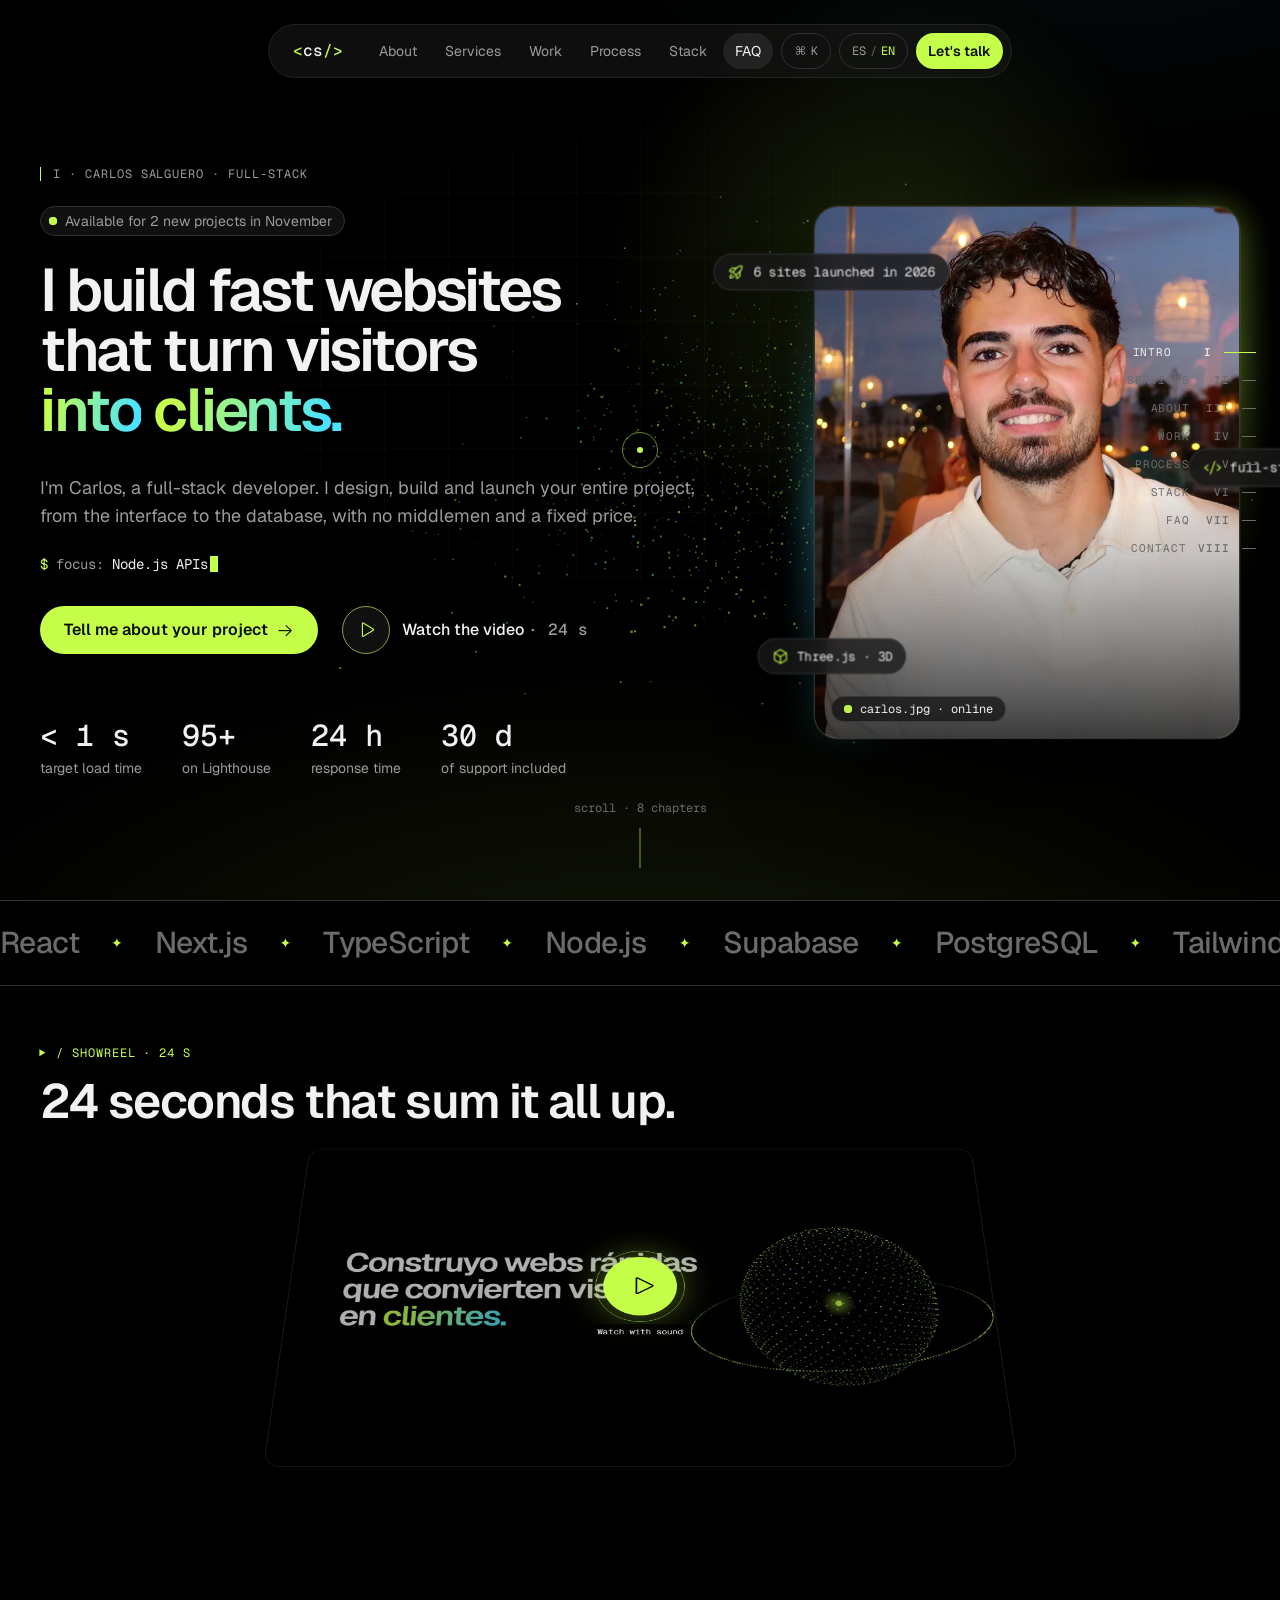
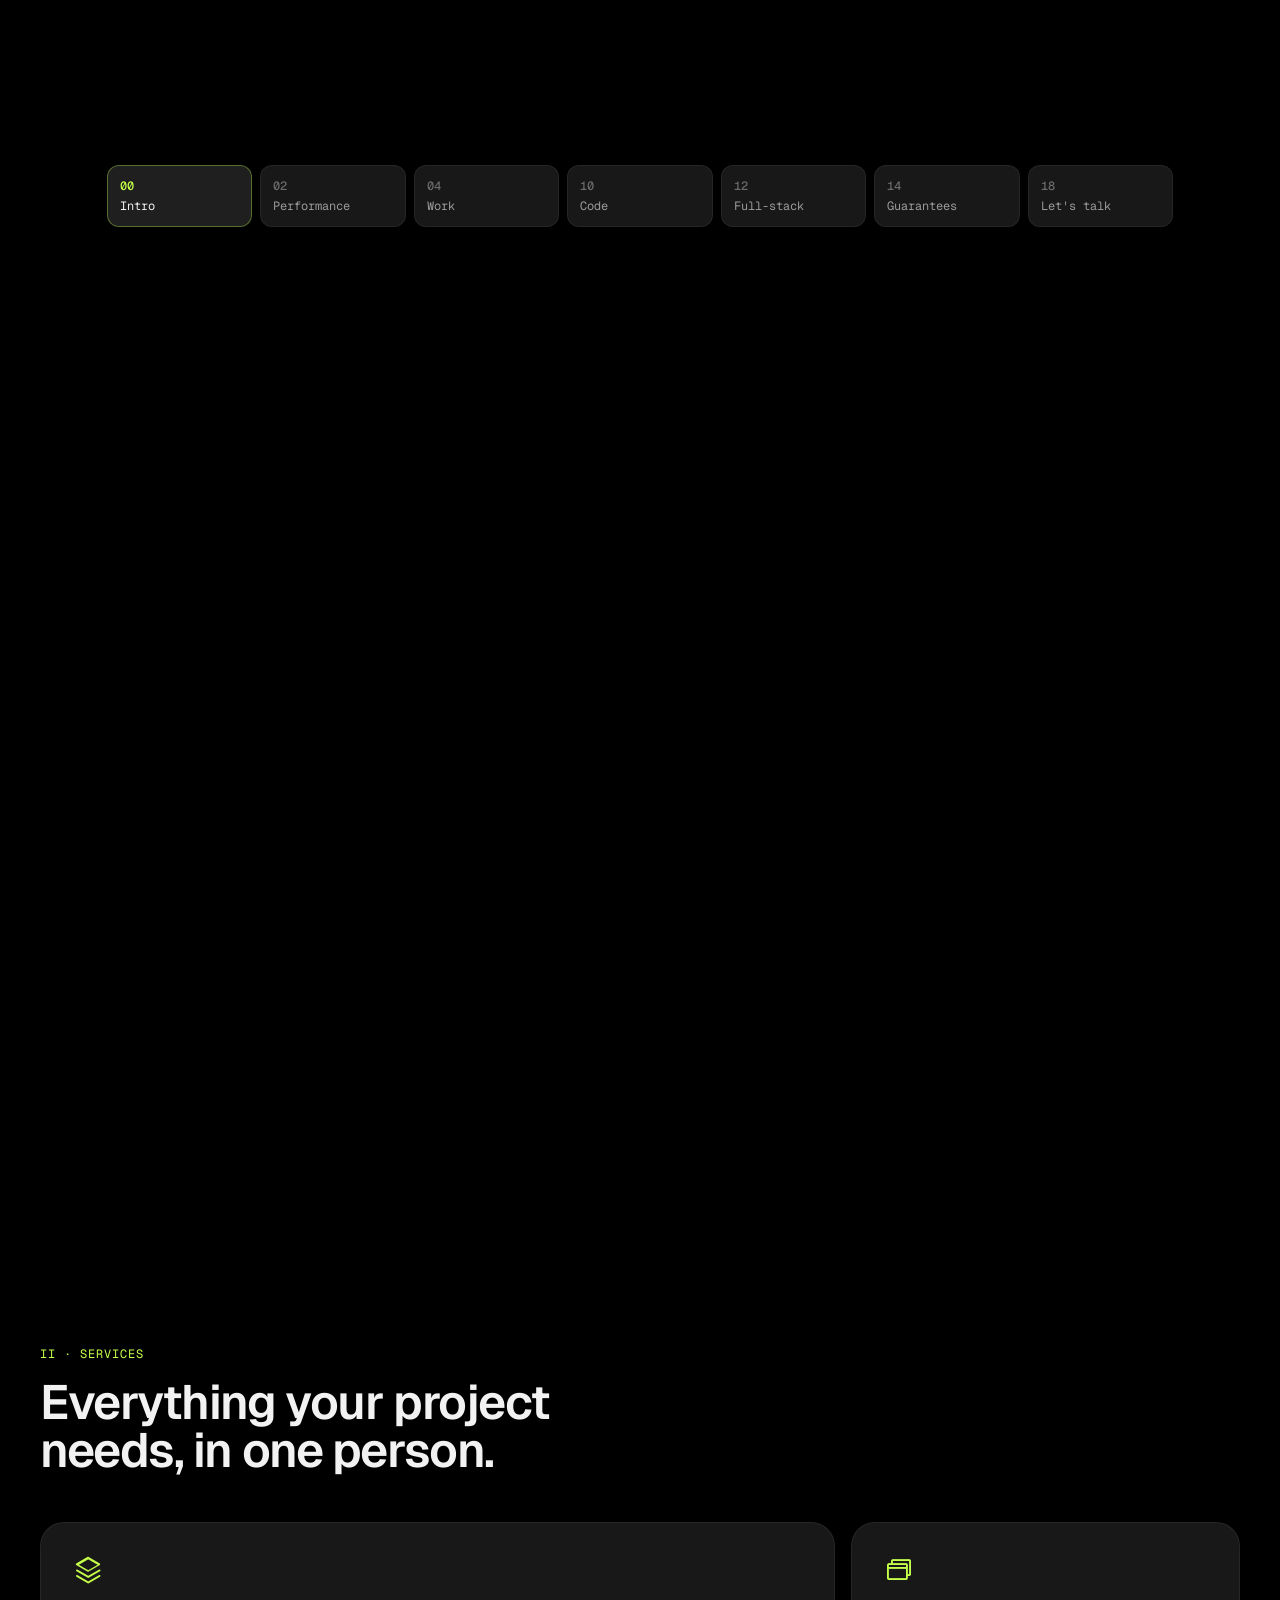
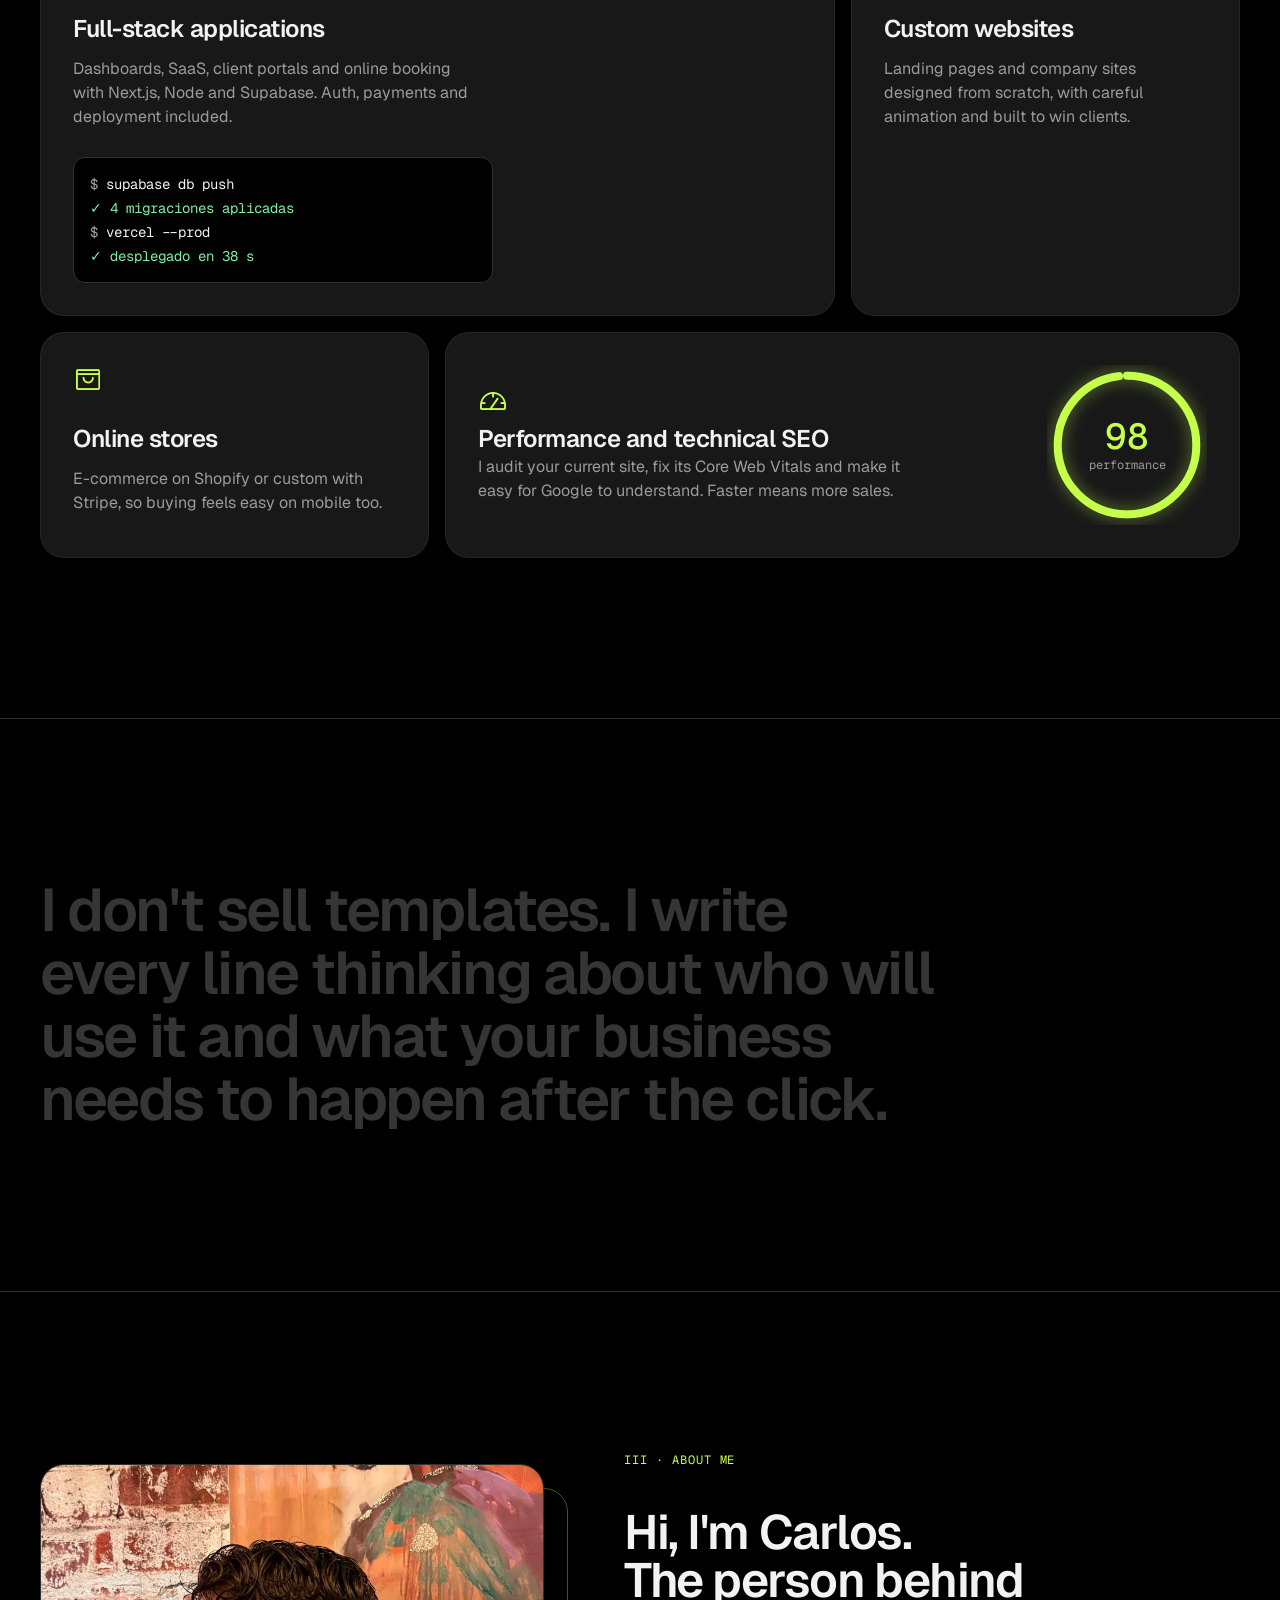
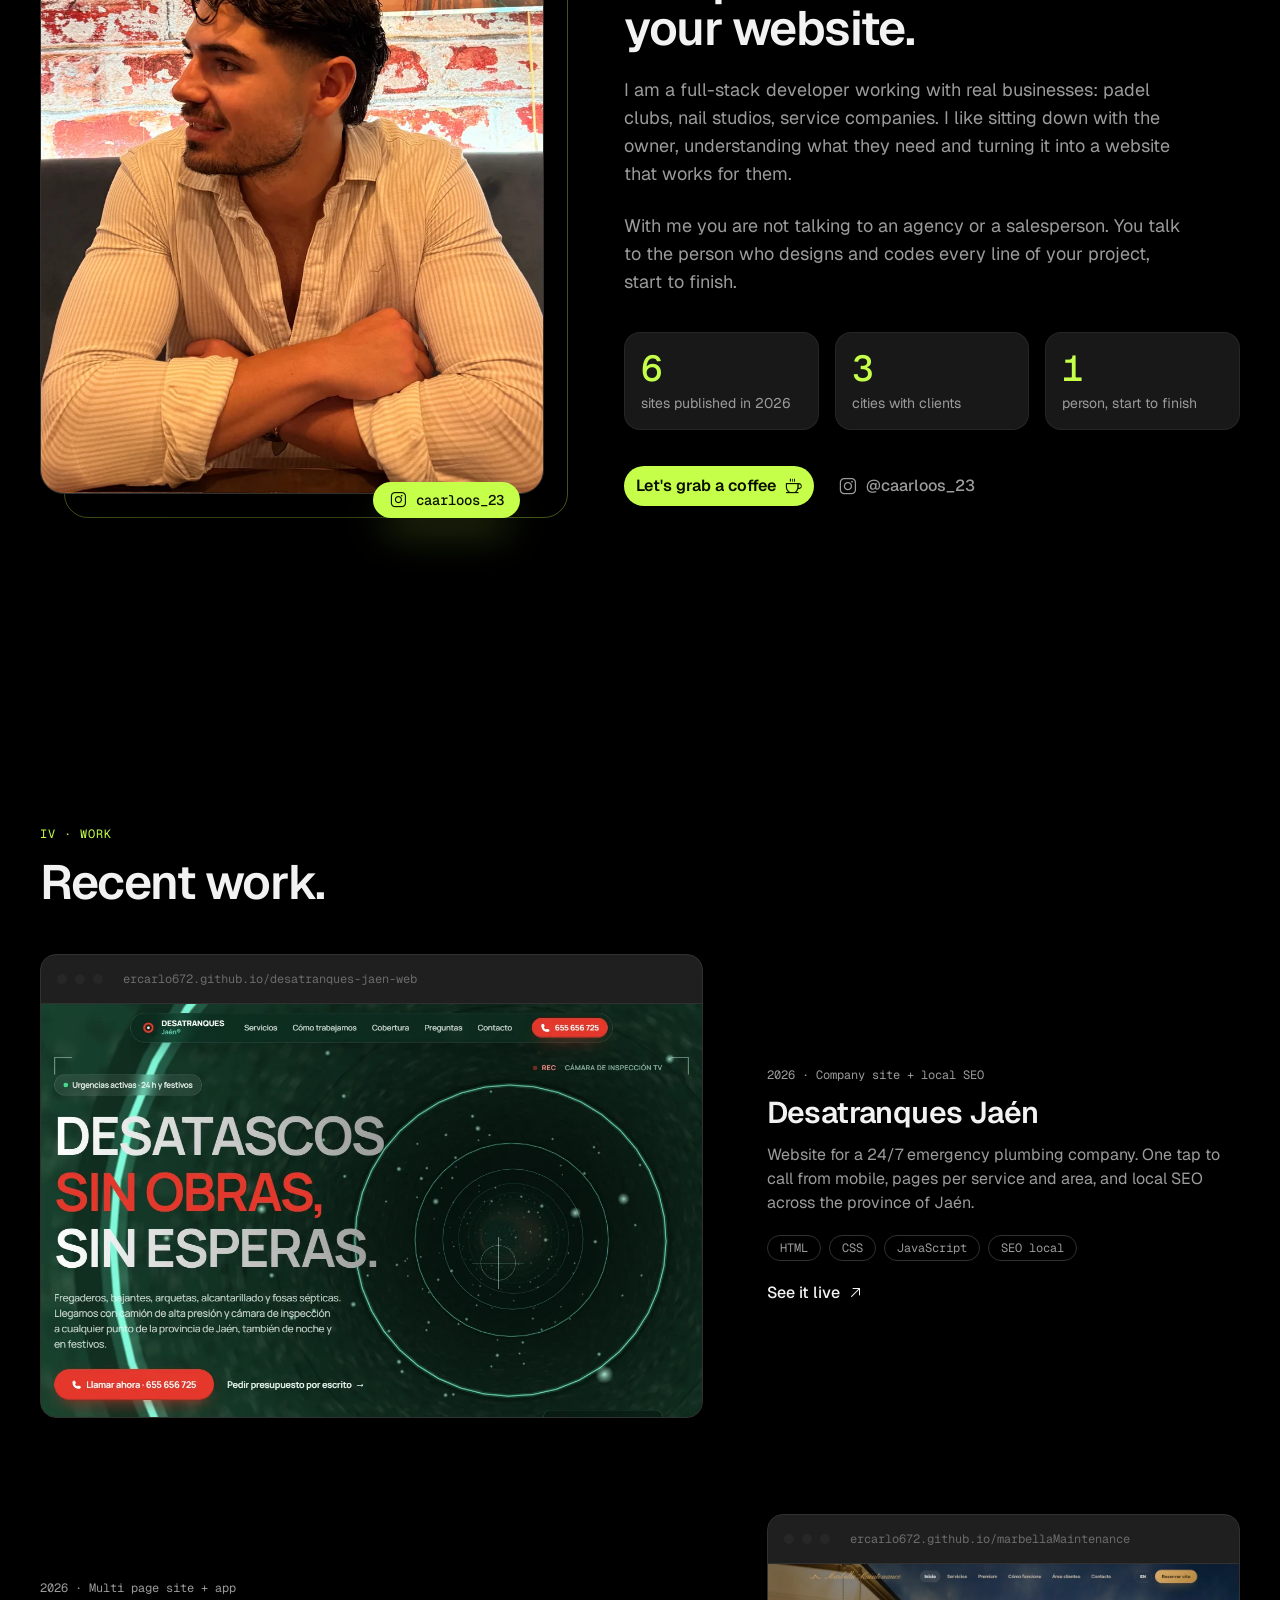
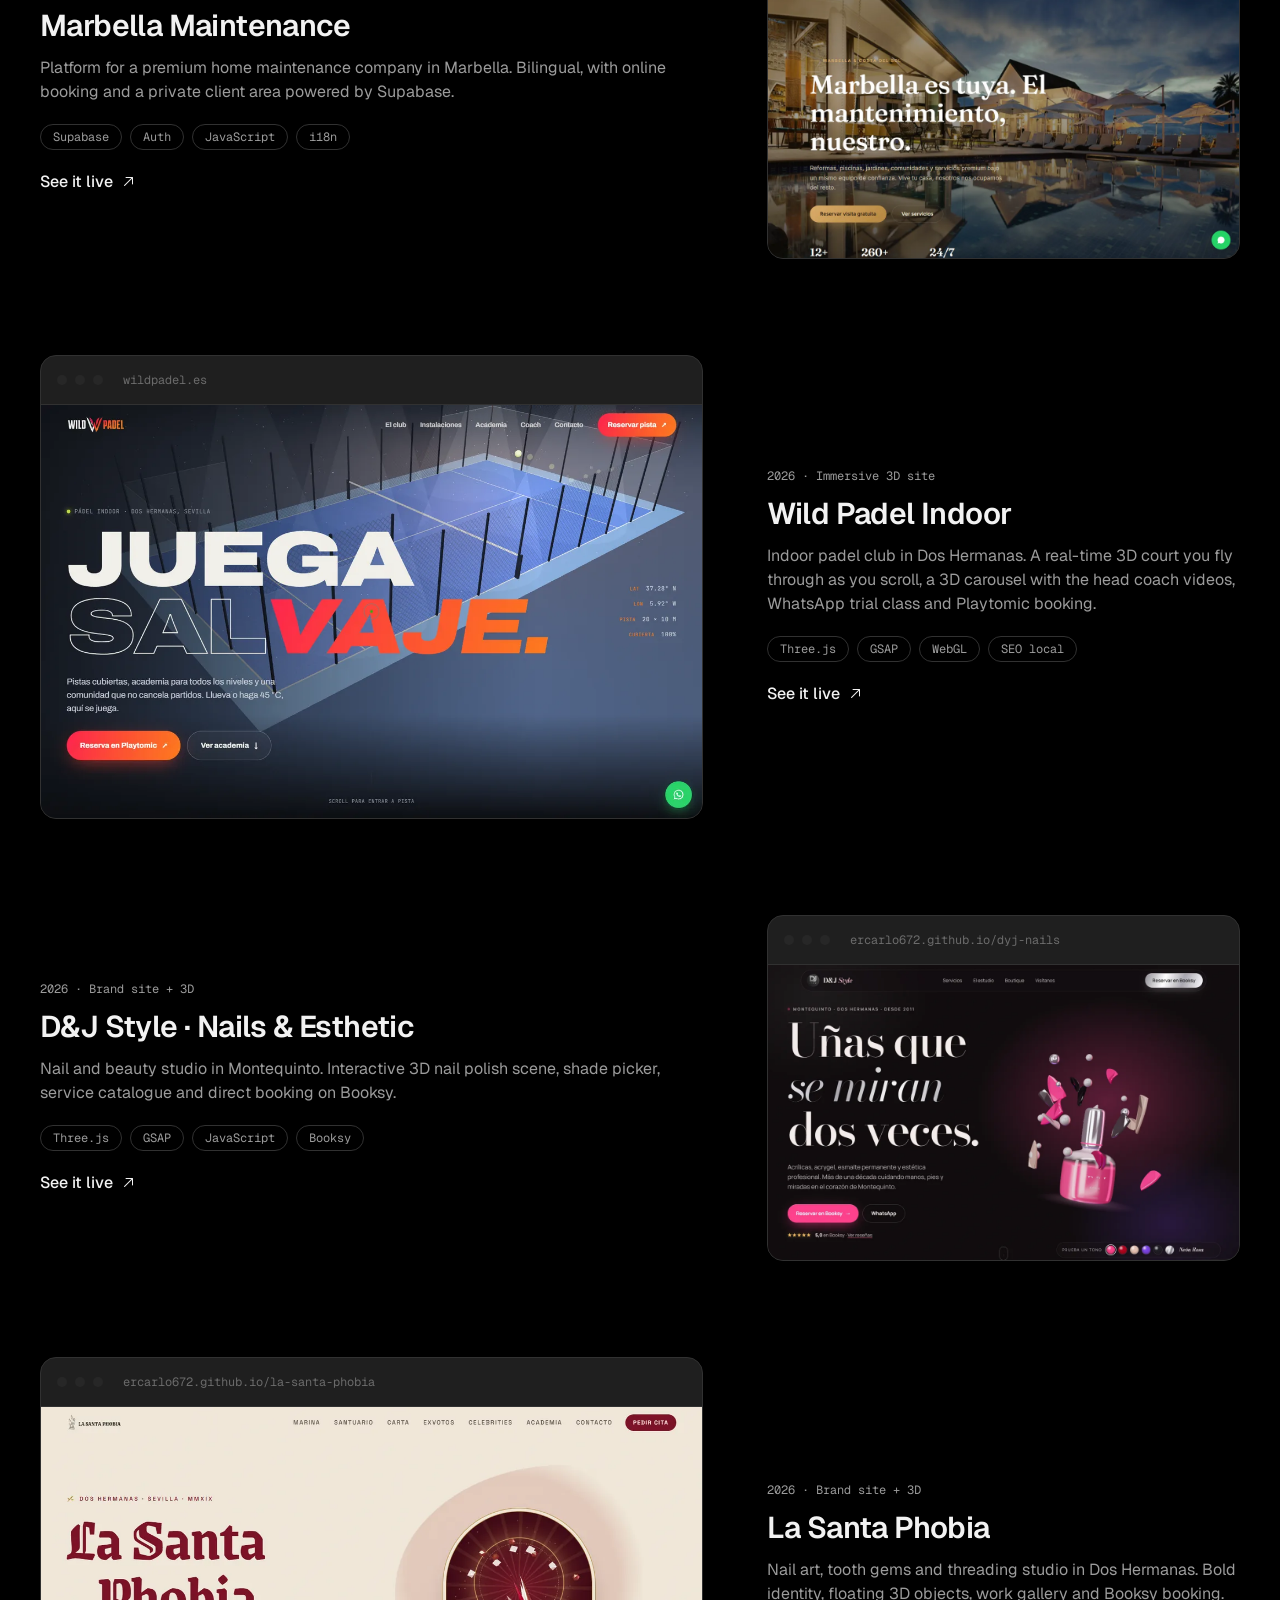
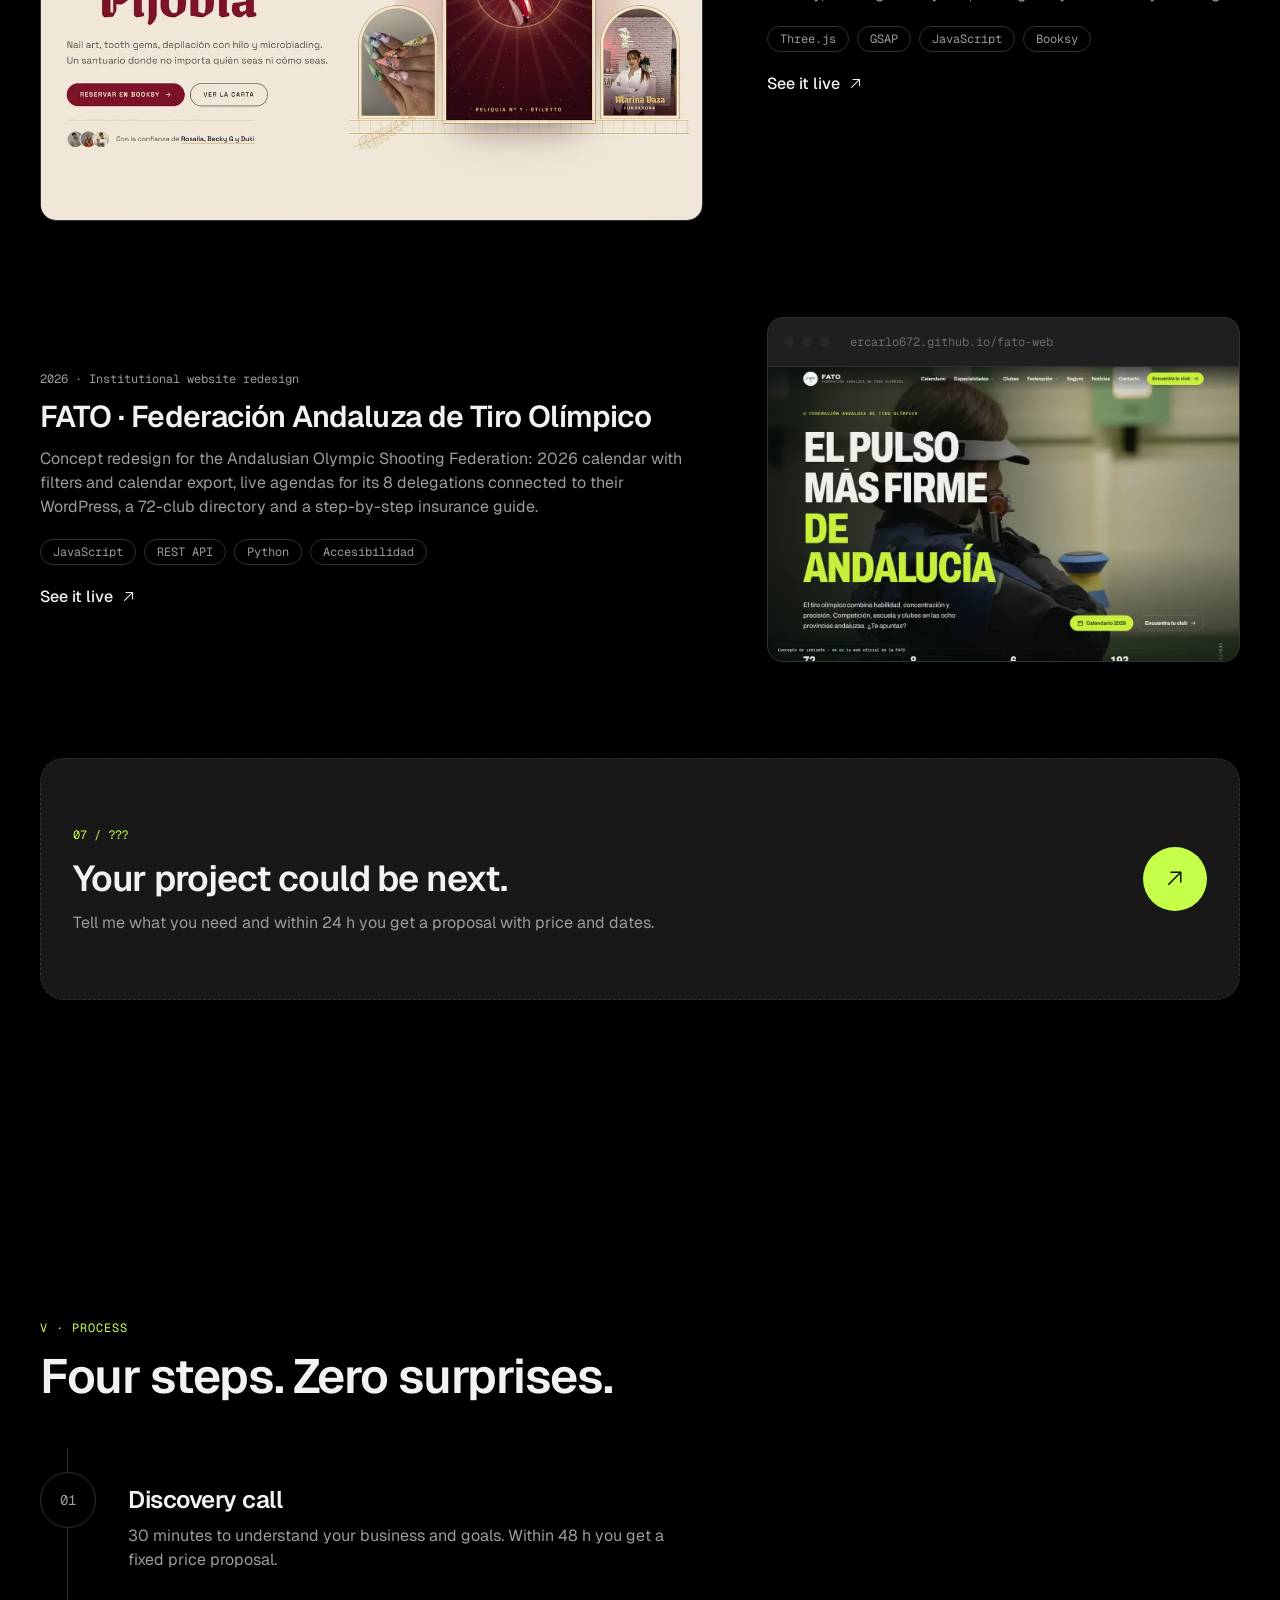
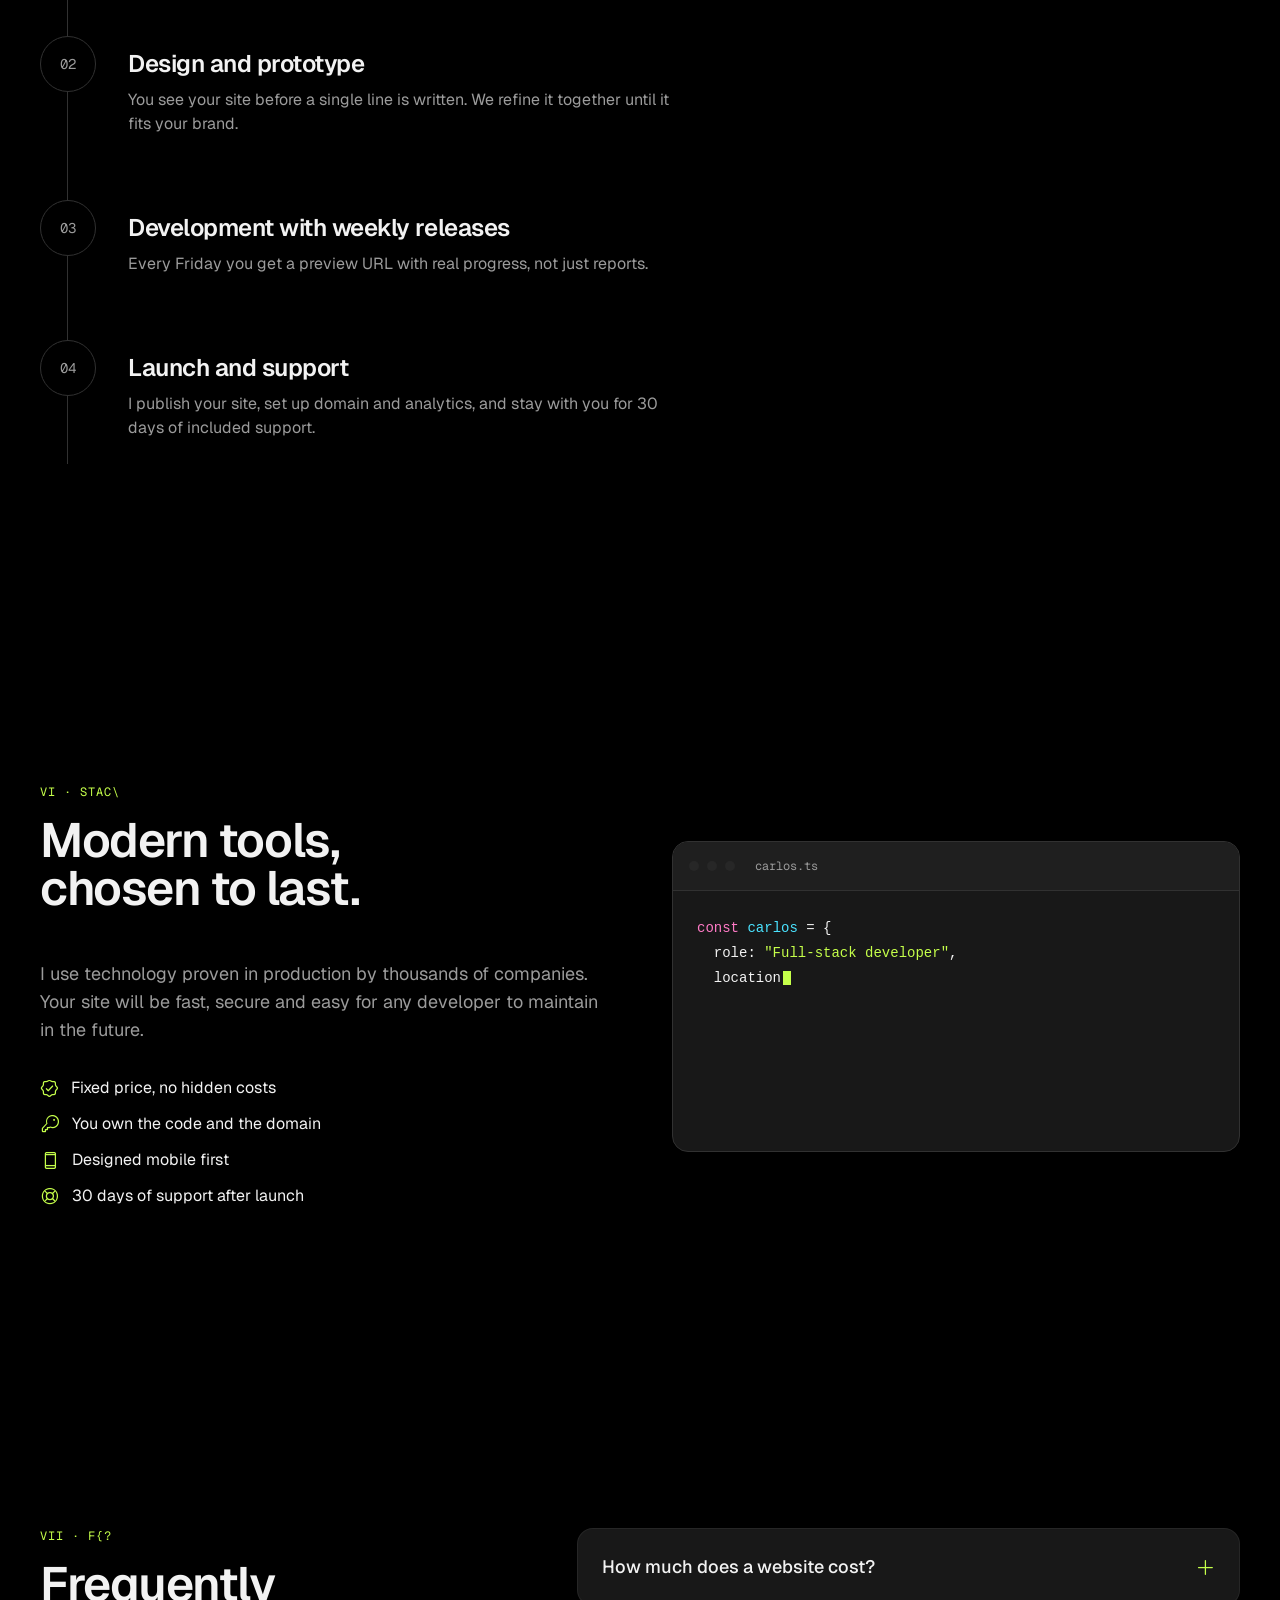
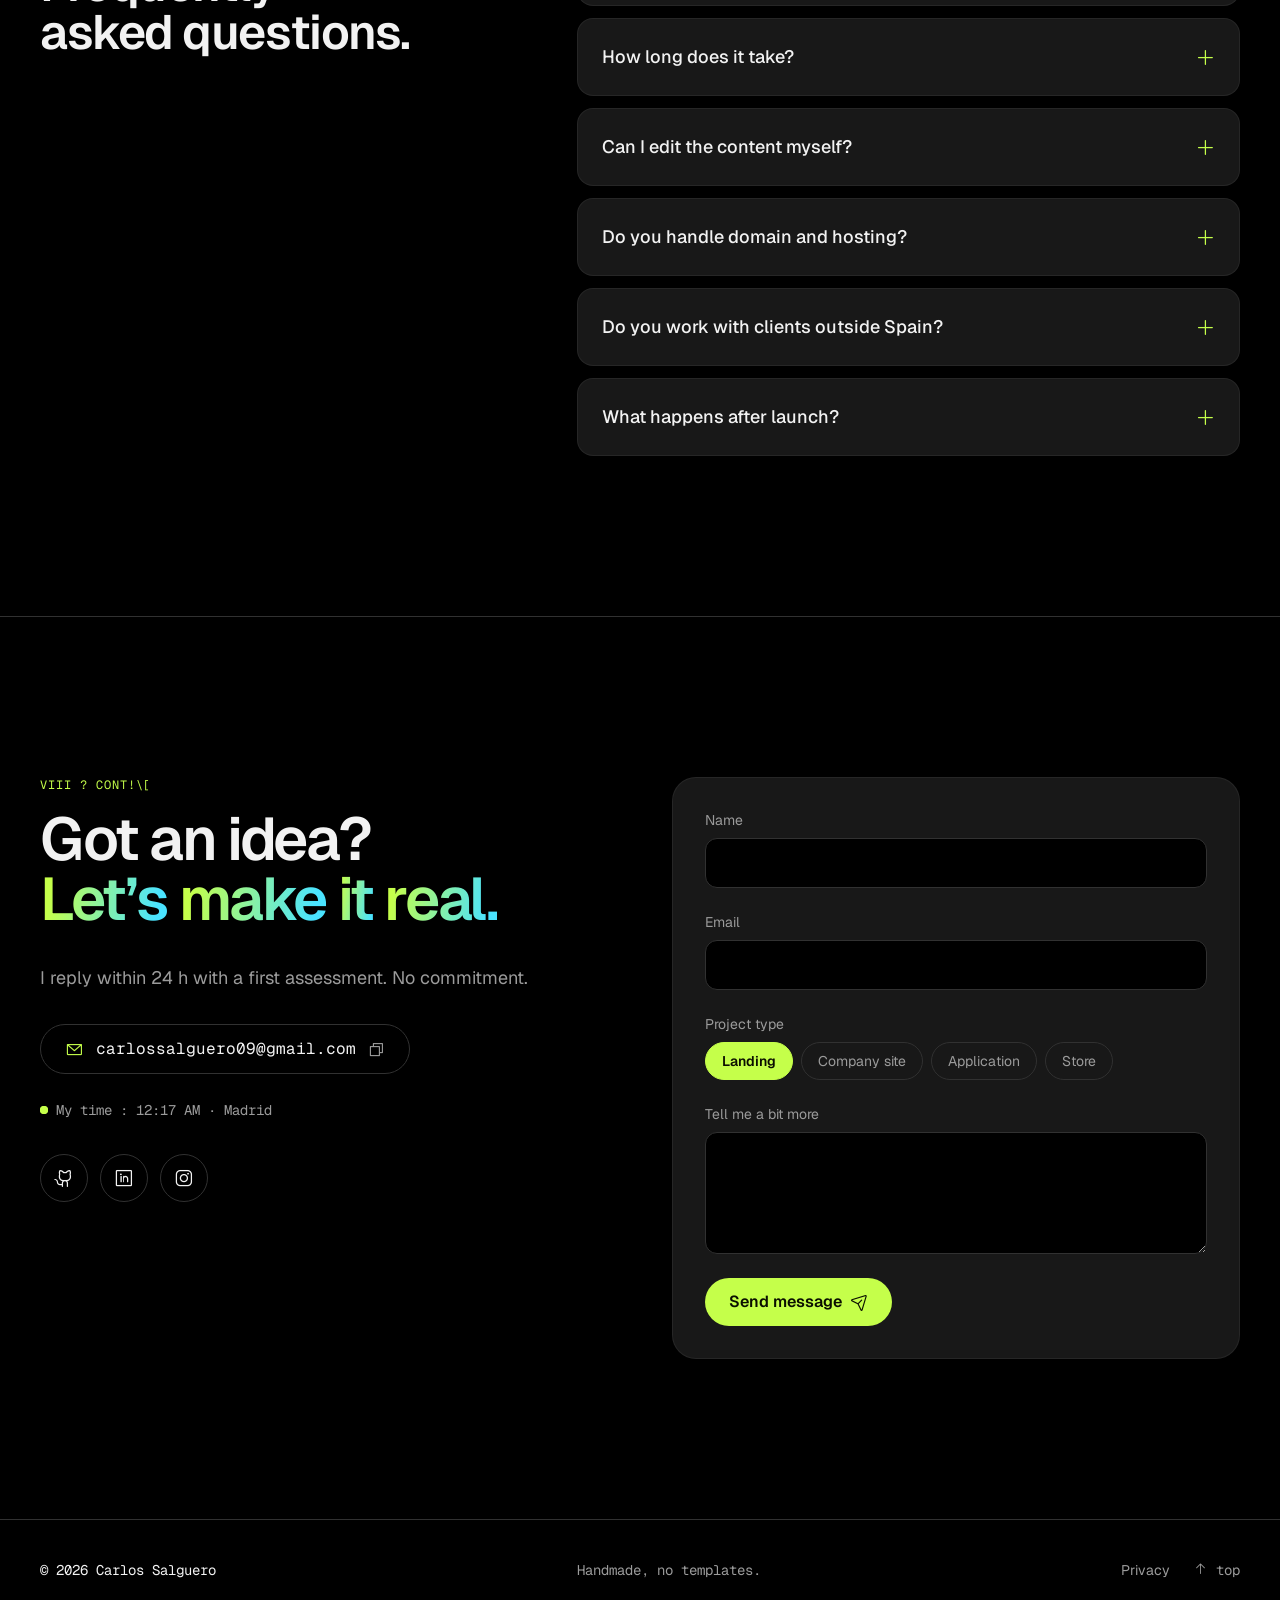
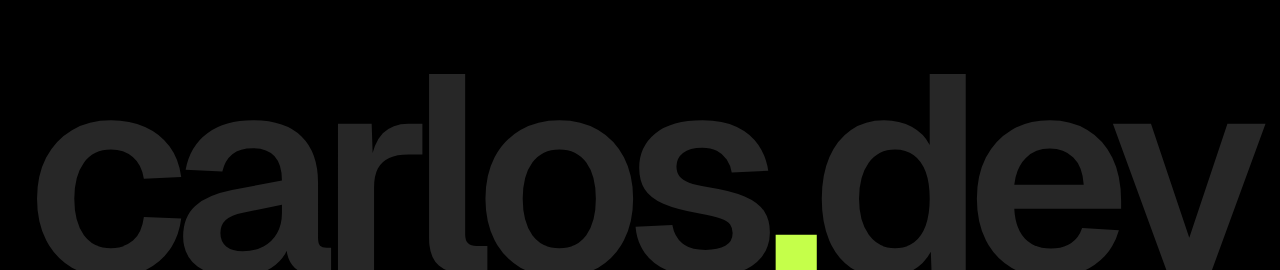
==== index.html @ 74650699 "Añade showreel interactivo con capítulos, luz ambiente y versión vertical para móvil Co-Authored-By:" ====
<!doctype html>
<html lang="es">
<head>
  <meta charset="utf-8">
  <meta name="viewport" content="width=device-width, initial-scale=1">
  <title>Carlos Salguero · Desarrollador web full-stack</title>
  <meta name="description" content="Desarrollador full-stack en España. Diseño, programo y lanzo webs y aplicaciones rápidas con React, Next.js, Node y Supabase. Presupuesto cerrado y 30 días de soporte.">
  <meta name="theme-color" content="#000000">
  <link rel="canonical" href="https://ercarlo672.github.io/">
  <meta property="og:type" content="website">
  <meta property="og:url" content="https://ercarlo672.github.io/">
  <meta property="og:site_name" content="Carlos Salguero">
  <meta property="og:locale" content="es_ES">
  <meta property="og:locale:alternate" content="en_US">
  <meta property="og:title" content="Carlos Salguero · Desarrollador web full-stack">
  <meta property="og:description" content="Webs y aplicaciones rápidas, hechas a medida, de la interfaz a la base de datos.">
  <meta property="og:image" content="https://ercarlo672.github.io/assets/og.png">
  <meta property="og:image:width" content="1200">
  <meta property="og:image:height" content="630">
  <meta property="og:image:alt" content="Carlos Salguero, desarrollador web full-stack: construyo webs rápidas que convierten visitas en clientes.">
  <meta name="twitter:card" content="summary_large_image">
  <meta name="twitter:title" content="Carlos Salguero · Desarrollador web full-stack">
  <meta name="twitter:description" content="Webs y aplicaciones rápidas, hechas a medida, de la interfaz a la base de datos.">
  <meta name="twitter:image" content="https://ercarlo672.github.io/assets/og.png">
  <link rel="icon" href="assets/favicon.svg?v=20261018" type="image/svg+xml">
  <link rel="preconnect" href="https://fonts.googleapis.com">
  <link rel="preconnect" href="https://fonts.gstatic.com" crossorigin>
  <link href="https://fonts.googleapis.com/css2?family=Geist:wght@300..700&family=Geist+Mono:wght@400;500&display=swap" rel="stylesheet">
  <link rel="preload" as="image" href="assets/photos/hero.webp?v=20261018" type="image/webp">
  <link rel="stylesheet" href="lib/phosphor/style.css?v=20261018">
  <link rel="stylesheet" href="styles.css?v=20261019">
  <script type="application/ld+json">
  {"@context":"https://schema.org","@type":"Person","name":"Carlos Salguero","jobTitle":"Desarrollador web full-stack","url":"https://ercarlo672.github.io/","image":"https://ercarlo672.github.io/assets/photos/hero.webp","email":"carlossalguero09@gmail.com","sameAs":["https://github.com/ErCarlo672","https://www.linkedin.com/in/carlos-salguero-466617304/","https://www.instagram.com/caarloos_23/"],"knowsAbout":["React","Next.js","Node.js","Supabase","PostgreSQL","SEO técnico"]}
  </script>
</head>
<body>
  <a class="skip" href="#main" data-i18n="skip">Saltar al contenido</a>

  <!-- Splash con doble red de seguridad (CSS 2.6s + JS) -->
  <div class="splash" id="splash" aria-hidden="true">
    <div class="splash__term">
      <p><span class="c-acc">~</span> npm run carlos</p>
      <p class="splash__line">compilando ideas<span class="splash__dots"></span></p>
      <p class="splash__ok"><i class="ph ph-check"></i> listo en <span id="splashMs">412</span> ms</p>
    </div>
  </div>

  <div class="ambient" aria-hidden="true"></div>
  <canvas class="world" id="world" aria-hidden="true"></canvas>
  <div class="progress" id="progress" aria-hidden="true"></div>
  <div class="cursor" aria-hidden="true"><div class="cursor__dot"></div><div class="cursor__ring"></div></div>

  <!-- Navegación isla flotante -->
  <header class="nav" id="nav">
    <a href="#top" class="nav__logo" aria-label="Inicio"><span class="c-acc">&lt;</span>cs<span class="c-acc">/&gt;</span></a>
    <nav class="nav__links" aria-label="Principal">
      <a href="#sobre-mi" data-i18n="nav.about">Sobre mí</a>
      <a href="#servicios" data-i18n="nav.services">Servicios</a>
      <a href="#proyectos" data-i18n="nav.work">Proyectos</a>
      <a href="#proceso" data-i18n="nav.process">Proceso</a>
      <a href="#stack">Stack</a>
      <a href="#faq">FAQ</a>
    </nav>
    <button class="nav__k" id="openPalette" aria-label="Abrir paleta de comandos"><i class="ph ph-command"></i><span>K</span></button>
    <button class="nav__lang" id="langToggle" aria-label="Cambiar idioma"><span data-lang="es">ES</span><span data-lang="en">EN</span></button>
    <a href="#contacto" class="btn btn--sm btn--acc magnetic" data-i18n="nav.cta">Hablemos</a>
    <button class="nav__burger" id="burger" aria-label="Abrir menú" aria-expanded="false"><span></span><span></span></button>
  </header>

  <div class="menu" id="menu" aria-hidden="true">
    <nav class="menu__links" aria-label="Móvil">
      <a href="#sobre-mi" data-i18n="nav.about">Sobre mí</a>
      <a href="#servicios" data-i18n="nav.services">Servicios</a>
      <a href="#proyectos" data-i18n="nav.work">Proyectos</a>
      <a href="#proceso" data-i18n="nav.process">Proceso</a>
      <a href="#stack">Stack</a>
      <a href="#faq">FAQ</a>
      <a href="#contacto" data-i18n="nav.cta">Hablemos</a>
    </nav>
    <p class="menu__foot mono">carlossalguero09@gmail.com</p>
  </div>

  <main id="main">
    <!-- HERO -->
    <section class="hero" id="top">
      <div class="hero__grid" aria-hidden="true"></div>
      <div class="hero__glow" id="heroGlow" aria-hidden="true"></div>
      <div class="wrap hero__layout">
      <div class="hero__inner">
        <p class="label chapter mono reveal" data-scramble>I · carlos salguero · full-stack</p>
        <p class="badge reveal"><span class="pulse"></span><span data-i18n="hero.badge">Disponible para 2 proyectos nuevos en noviembre</span></p>
        <h1 class="hero__title reveal" data-i18n-html="hero.title">Construyo webs rápidas<br>que convierten visitas<br>en clientes.</h1>
        <p class="hero__sub reveal" data-i18n="hero.sub">Soy Carlos, desarrollador full-stack. Diseño, programo y lanzo tu proyecto completo, de la interfaz a la base de datos, sin intermediarios y con un presupuesto cerrado.</p>
        <p class="hero__type mono reveal" aria-live="polite"><span class="c-acc">$</span> <span data-i18n="hero.typePrefix">especialidad</span>: <span id="typed" class="typed">Next.js y React</span><span class="caret"></span></p>
        <div class="hero__ctas reveal">
          <a href="#contacto" class="btn btn--acc btn--lg magnetic"><span data-i18n="hero.cta">Cuéntame tu proyecto</span><i class="ph ph-arrow-right"></i></a>
          <a href="#showreel" class="hero__reel" data-reel-play><span class="hero__reel-btn"><i class="ph ph-play"></i></span><span><span data-i18n="hero.reel">Ver el vídeo</span> <span class="mono c-mut">· 24 s</span></span></a>
        </div>
        <ul class="stats reveal">
          <li><b class="mono"><span data-count="1" data-prefix="&lt; ">&lt; 1</span> s</b><span data-i18n="stats.load">carga objetivo</span></li>
          <li><b class="mono"><span data-count="95">95</span>+</b><span data-i18n="stats.lh">en Lighthouse</span></li>
          <li><b class="mono"><span data-count="24">24</span> h</b><span data-i18n="stats.reply">tiempo de respuesta</span></li>
          <li><b class="mono"><span data-count="30">30</span> d</b><span data-i18n="stats.support">de soporte incluido</span></li>
        </ul>
      </div>
      <figure class="portrait" id="portrait">
        <div class="portrait__stage" id="portraitStage">
          <div class="portrait__ring" aria-hidden="true"></div>
          <div class="portrait__card">
            <img src="assets/photos/hero.webp?v=20261018" alt="Carlos Salguero sonriendo, con polo blanco, en una terraza junto al mar al anochecer" width="800" height="1000" fetchpriority="high">
            <span class="portrait__scan" aria-hidden="true"></span>
            <figcaption class="portrait__tag mono"><span class="pulse"></span>carlos.jpg · online</figcaption>
          </div>
          <div class="portrait__chip portrait__chip--a mono" aria-hidden="true"><i class="ph ph-rocket-launch"></i><span data-i18n="chip.a">6 webs lanzadas en 2026</span></div>
          <div class="portrait__chip portrait__chip--b mono" aria-hidden="true"><i class="ph ph-code"></i><span>full-stack</span></div>
          <div class="portrait__chip portrait__chip--c mono" aria-hidden="true"><i class="ph ph-cube"></i><span>Three.js · 3D</span></div>
        </div>
      </figure>
      </div>
      <a href="#servicios" class="hero__scroll mono" aria-label="Bajar"><span data-i18n="hero.scroll">desplázate · 8 capítulos</span><i></i></a>
    </section>

    <!-- MARQUEE STACK -->
    <div class="marquee" aria-label="Tecnologías">
      <div class="marquee__track">
        <span>React</span><i>✦</i><span>Next.js</span><i>✦</i><span>TypeScript</span><i>✦</i><span>Node.js</span><i>✦</i><span>Supabase</span><i>✦</i><span>PostgreSQL</span><i>✦</i><span>Tailwind</span><i>✦</i><span>Stripe</span><i>✦</i><span>Astro</span><i>✦</i><span>Vercel</span><i>✦</i>
        <span aria-hidden="true">React</span><i>✦</i><span aria-hidden="true">Next.js</span><i>✦</i><span aria-hidden="true">TypeScript</span><i>✦</i><span aria-hidden="true">Node.js</span><i>✦</i><span aria-hidden="true">Supabase</span><i>✦</i><span aria-hidden="true">PostgreSQL</span><i>✦</i><span aria-hidden="true">Tailwind</span><i>✦</i><span aria-hidden="true">Stripe</span><i>✦</i><span aria-hidden="true">Astro</span><i>✦</i><span aria-hidden="true">Vercel</span><i>✦</i>
      </div>
    </div>

    <!-- SHOWREEL -->
    <section class="reel" id="showreel" aria-label="Vídeo de presentación">
      <div class="reel__pin">
        <div class="wrap reel__head">
          <p class="label mono reveal" data-scramble>▶ / <span data-i18n="reel.label">showreel · 24 s</span></p>
          <h2 class="h2 reveal" data-i18n="reel.title">24 segundos que lo resumen todo.</h2>
        </div>
        <div class="reel__stage" id="reelStage">
          <canvas class="reel__ambient" id="reelAmbient" width="48" height="27" aria-hidden="true"></canvas>
          <div class="reel__frame" id="reelFrame" tabindex="0" aria-label="Reproductor de vídeo. Espacio para pausar, M para el sonido, F para pantalla completa">
            <video id="reel" muted playsinline loop preload="metadata" poster="assets/video/poster-16x9.jpg?v=20261019"
              data-wide="assets/video/showreel-16x9.mp4?v=20261019" data-tall="assets/video/showreel-9x16.mp4?v=20261019"
              data-poster-tall="assets/video/poster-9x16.jpg?v=20261019">
              <source src="assets/video/showreel-16x9.mp4?v=20261019" type="video/mp4">
            </video>
            <div class="reel__shade" aria-hidden="true"></div>
            <button class="reel__play" id="reelPlay" type="button">
              <span class="reel__play-btn"><span class="reel__play-ring"></span><i class="ph ph-play"></i></span>
              <span class="reel__play-t mono" data-i18n="reel.play">Ver con sonido</span>
            </button>
            <div class="reel__ui">
              <button type="button" id="reelToggle" aria-label="Pausar"><i class="ph ph-pause"></i></button>
              <button type="button" id="reelMute" aria-label="Activar sonido"><i class="ph ph-speaker-slash"></i></button>
              <div class="reel__bar" id="reelBar" role="slider" tabindex="0" aria-label="Progreso del vídeo" aria-valuemin="0" aria-valuemax="24" aria-valuenow="0">
                <div class="reel__fill" id="reelFill"></div>
                <span class="reel__tick" style="left:10.4%"></span><span class="reel__tick" style="left:18.75%"></span><span class="reel__tick" style="left:43.75%"></span><span class="reel__tick" style="left:52.1%"></span><span class="reel__tick" style="left:60.4%"></span><span class="reel__tick" style="left:77.1%"></span>
              </div>
              <span class="reel__time mono" id="reelTime">0:00 / 0:24</span>
              <button type="button" id="reelFs" aria-label="Pantalla completa"><i class="ph ph-corners-out"></i></button>
            </div>
          </div>
        </div>
        <ol class="reel__chapters mono" id="reelChapters">
          <li><button type="button" data-t="0"><b>00</b><span data-i18n="ch.1">Intro</span></button></li>
          <li><button type="button" data-t="2.5"><b>02</b><span data-i18n="ch.2">Rendimiento</span></button></li>
          <li><button type="button" data-t="4.5"><b>04</b><span data-i18n="ch.3">Proyectos</span></button></li>
          <li><button type="button" data-t="10.5"><b>10</b><span data-i18n="ch.4">Código</span></button></li>
          <li><button type="button" data-t="12.5"><b>12</b>Full-stack</button></li>
          <li><button type="button" data-t="14.5"><b>14</b><span data-i18n="ch.6">Garantías</span></button></li>
          <li><button type="button" data-t="18.5"><b>18</b><span data-i18n="ch.7">Hablemos</span></button></li>
        </ol>
      </div>
    </section>

    <!-- SERVICIOS (bento) -->
    <section class="section" id="servicios">
      <div class="wrap">
        <p class="label mono reveal" data-scramble>II · <span data-i18n="services.label">servicios</span></p>
        <h2 class="h2 reveal" data-i18n="services.title">Todo lo que tu proyecto necesita, en una sola persona.</h2>
        <div class="bento">
          <article class="card card--wide spot reveal">
            <i class="ph ph-stack card__icon"></i>
            <h3 data-i18n="s2.t">Aplicaciones full-stack</h3>
            <p data-i18n="s2.d">Paneles, SaaS, áreas de clientes y reservas online con Next.js, Node y Supabase. Autenticación, pagos y despliegue incluidos.</p>
            <div class="mini-term mono" aria-hidden="true">
              <p><span class="c-mut">$</span> supabase db push</p>
              <p class="c-ok">✓ 4 migraciones aplicadas</p>
              <p><span class="c-mut">$</span> vercel --prod</p>
              <p class="c-ok">✓ desplegado en 38 s</p>
            </div>
          </article>
          <article class="card spot reveal">
            <i class="ph ph-browsers card__icon"></i>
            <h3 data-i18n="s1.t">Webs a medida</h3>
            <p data-i18n="s1.d">Landings y webs corporativas diseñadas desde cero, con animaciones cuidadas y pensadas para captar clientes.</p>
          </article>
          <article class="card spot reveal">
            <i class="ph ph-shopping-bag-open card__icon"></i>
            <h3 data-i18n="s3.t">Tiendas online</h3>
            <p data-i18n="s3.d">E-commerce con Shopify o a medida con Stripe, para que comprar sea fácil también desde el móvil.</p>
          </article>
          <article class="card card--wide card--gauge spot reveal">
            <div>
              <i class="ph ph-gauge card__icon"></i>
              <h3 data-i18n="s4.t">Rendimiento y SEO técnico</h3>
              <p data-i18n="s4.d">Audito tu web actual, arreglo los Core Web Vitals y la dejo lista para que Google la entienda. Más rápida significa más ventas.</p>
            </div>
            <div class="gauge" aria-hidden="true">
              <svg viewBox="0 0 120 120"><circle cx="60" cy="60" r="52" class="gauge__bg"/><circle cx="60" cy="60" r="52" class="gauge__fg" id="gaugeFg"/></svg>
              <b class="mono" id="gaugeNum">0</b>
              <span class="mono">performance</span>
            </div>
          </article>
        </div>
      </div>
    </section>

    <!-- TAGLINE REVEAL -->
    <section class="tagline">
      <div class="wrap">
        <p class="tagline__text" id="tagline" data-i18n="tagline">No vendo plantillas. Escribo cada línea pensando en quién la va a usar y en lo que tu negocio necesita que pase después del clic.</p>
      </div>
    </section>

    <!-- SOBRE MÍ -->
    <section class="section about" id="sobre-mi">
      <div class="wrap about__grid">
        <figure class="about__photo reveal">
          <div class="about__frame tilt">
            <img src="assets/photos/about.webp?v=20261018" alt="Carlos Salguero sentado con los brazos cruzados delante de un mural pintado" loading="lazy" width="880" height="1100">
          </div>
          <a class="about__badge mono" href="https://www.instagram.com/caarloos_23/" target="_blank" rel="noopener"><i class="ph ph-instagram-logo"></i>caarloos_23</a>
        </figure>
        <div class="about__text">
          <p class="label mono reveal" data-scramble>III · <span data-i18n="about.label">sobre mí</span></p>
          <h2 class="h2 reveal" data-i18n-html="about.title">Hola, soy Carlos.<br>La persona detrás de tu&nbsp;web.</h2>
          <!-- EDITAR: cuenta aquí tu historia con tus palabras -->
          <p class="lead reveal" data-i18n="about.p1">Soy desarrollador full-stack y trabajo con negocios reales: clubes de pádel, estudios de uñas, empresas de servicios. Me gusta sentarme con el dueño, entender qué necesita y convertirlo en una web que trabaje por él.</p>
          <p class="lead reveal" data-i18n="about.p2">Conmigo no hablas con una agencia ni con un comercial. Hablas con quien diseña y programa cada línea de tu proyecto, de principio a fin.</p>
          <ul class="about__facts reveal">
            <li><b class="mono">6</b><span data-i18n="about.f1">webs publicadas en 2026</span></li>
            <li><b class="mono">3</b><span data-i18n="about.f2">ciudades con clientes</span></li>
            <li><b class="mono">1</b><span data-i18n="about.f3">persona, de principio a fin</span></li>
          </ul>
          <div class="about__ctas reveal">
            <a href="#contacto" class="btn btn--acc magnetic"><span data-i18n="about.cta">Tomemos un café</span><i class="ph ph-coffee"></i></a>
            <a href="https://www.instagram.com/caarloos_23/" class="link-arrow" target="_blank" rel="noopener"><i class="ph ph-instagram-logo"></i><span>@caarloos_23</span></a>
          </div>
        </div>
      </div>
    </section>

    <!-- PROYECTOS -->
    <section class="section" id="proyectos">
      <div class="wrap">
        <p class="label mono reveal" data-scramble>IV · <span data-i18n="work.label">proyectos</span></p>
        <h2 class="h2 reveal" data-i18n="work.title">Trabajo reciente.</h2>
        <div class="projects">
          <article class="project reveal">
            <a class="project__frame tilt" href="https://ercarlo672.github.io/desatranques-jaen-web/" target="_blank" rel="noopener">
              <div class="project__bar"><i></i><i></i><i></i><span class="mono">ercarlo672.github.io/desatranques-jaen-web</span></div>
              <img src="assets/shots/desatranques-jaen-web.webp?v=20261016b" alt="Página de inicio de Desatranques Jaén con el titular Desatascos sin obras, sin esperas" loading="lazy" width="1200" height="750">
            </a>
            <div class="project__meta">
              <p class="mono c-mut">2026 · <span data-i18n="p1.type">Web corporativa + SEO local</span></p>
              <h3>Desatranques Jaén</h3>
              <p data-i18n="p1.d">Web para una empresa de desatascos con urgencias 24 h. Llamada en un toque desde el móvil, páginas por servicio y zona, y SEO local para Jaén, Úbeda y provincia.</p>
              <ul class="tags mono"><li>HTML</li><li>CSS</li><li>JavaScript</li><li>SEO local</li></ul>
              <a class="link-arrow project__live" href="https://ercarlo672.github.io/desatranques-jaen-web/" target="_blank" rel="noopener"><span data-i18n="work.live">Ver la web en vivo</span><i class="ph ph-arrow-up-right"></i></a>
            </div>
          </article>
          <article class="project project--alt reveal">
            <a class="project__frame tilt" href="https://ercarlo672.github.io/marbellaMaintenance/" target="_blank" rel="noopener">
              <div class="project__bar"><i></i><i></i><i></i><span class="mono">ercarlo672.github.io/marbellaMaintenance</span></div>
              <img src="assets/shots/marbella-maintenance.webp?v=20261018" alt="Página de inicio de Marbella Maintenance con una piscina al anochecer" loading="lazy" width="1200" height="750">
            </a>
            <div class="project__meta">
              <p class="mono c-mut">2026 · <span data-i18n="p2.type">Web multipágina + app</span></p>
              <h3>Marbella Maintenance</h3>
              <p data-i18n="p2.d">Plataforma para una empresa de mantenimiento premium en Marbella. Bilingüe, con reserva de citas online y área privada de clientes conectada a Supabase.</p>
              <ul class="tags mono"><li>Supabase</li><li>Auth</li><li>JavaScript</li><li>i18n</li></ul>
              <a class="link-arrow project__live" href="https://ercarlo672.github.io/marbellaMaintenance/" target="_blank" rel="noopener"><span data-i18n="work.live">Ver la web en vivo</span><i class="ph ph-arrow-up-right"></i></a>
            </div>
          </article>
          <article class="project reveal">
            <a class="project__frame tilt" href="https://ercarlo672.github.io/wild-padel/" target="_blank" rel="noopener">
              <div class="project__bar"><i></i><i></i><i></i><span class="mono">wildpadel.es</span></div>
              <img src="assets/shots/wild-padel.webp?v=20261018" alt="Página de inicio de Wild Padel Indoor con una pista de pádel en 3D y el titular Juega salvaje" loading="lazy" width="1200" height="750">
            </a>
            <div class="project__meta">
              <p class="mono c-mut">2026 · <span data-i18n="p4.type">Web inmersiva 3D</span></p>
              <h3>Wild Padel Indoor</h3>
              <p data-i18n="p4.d">Club de pádel indoor en Dos Hermanas. Pista 3D en tiempo real que se recorre con el scroll, carrusel 3D con los vídeos del director técnico, clase de prueba por WhatsApp y reserva conectada a Playtomic.</p>
              <ul class="tags mono"><li>Three.js</li><li>GSAP</li><li>WebGL</li><li>SEO local</li></ul>
              <a class="link-arrow project__live" href="https://ercarlo672.github.io/wild-padel/" target="_blank" rel="noopener"><span data-i18n="work.live">Ver la web en vivo</span><i class="ph ph-arrow-up-right"></i></a>
            </div>
          </article>
          <article class="project project--alt reveal">
            <a class="project__frame tilt" href="https://ercarlo672.github.io/dyj-nails/" target="_blank" rel="noopener">
              <div class="project__bar"><i></i><i></i><i></i><span class="mono">ercarlo672.github.io/dyj-nails</span></div>
              <img src="assets/shots/dyj-nails.webp?v=20261018" alt="Página de inicio de D&amp;J Style con el titular Uñas que se miran dos veces y un esmalte en 3D" loading="lazy" width="1200" height="750">
            </a>
            <div class="project__meta">
              <p class="mono c-mut">2026 · <span data-i18n="p5.type">Web de marca + 3D</span></p>
              <h3>D&amp;J Style · Nails &amp; Esthetic</h3>
              <p data-i18n="p5.d">Centro de uñas y estética en Montequinto. Escena 3D con esmalte interactivo, probador de tonos, catálogo de servicios y reserva directa en Booksy.</p>
              <ul class="tags mono"><li>Three.js</li><li>GSAP</li><li>JavaScript</li><li>Booksy</li></ul>
              <a class="link-arrow project__live" href="https://ercarlo672.github.io/dyj-nails/" target="_blank" rel="noopener"><span data-i18n="work.live">Ver la web en vivo</span><i class="ph ph-arrow-up-right"></i></a>
            </div>
          </article>
          <article class="project reveal">
            <a class="project__frame tilt" href="https://ercarlo672.github.io/la-santa-phobia/" target="_blank" rel="noopener">
              <div class="project__bar"><i></i><i></i><i></i><span class="mono">ercarlo672.github.io/la-santa-phobia</span></div>
              <img src="assets/shots/la-santa-phobia.webp?v=20261018c" alt="Página de inicio de La Santa Phobia con el titular en letra gótica granate y un retablo de arcos dorados con uñas en 3D y la fundadora, Marina Daza" loading="lazy" width="1200" height="750">
            </a>
            <div class="project__meta">
              <p class="mono c-mut">2026 · <span data-i18n="p6.type">Web de marca + 3D</span></p>
              <h3>La Santa Phobia</h3>
              <p data-i18n="p6.d">Estudio de nail art, tooth gems y cejas con hilo en Dos Hermanas. Identidad atrevida, objetos 3D flotantes, galería de trabajos y reserva en Booksy.</p>
              <ul class="tags mono"><li>Three.js</li><li>GSAP</li><li>JavaScript</li><li>Booksy</li></ul>
              <a class="link-arrow project__live" href="https://ercarlo672.github.io/la-santa-phobia/" target="_blank" rel="noopener"><span data-i18n="work.live">Ver la web en vivo</span><i class="ph ph-arrow-up-right"></i></a>
            </div>
          </article>
          <article class="project project--alt reveal">
            <a class="project__frame tilt" href="https://ercarlo672.github.io/fato-web/" target="_blank" rel="noopener">
              <div class="project__bar"><i></i><i></i><i></i><span class="mono">ercarlo672.github.io/fato-web</span></div>
              <img src="assets/shots/fato-web.webp?v=20261018" alt="Página de inicio del rediseño de la Federación Andaluza de Tiro Olímpico con el titular El pulso más firme de Andalucía" loading="lazy" width="1200" height="750">
            </a>
            <div class="project__meta">
              <p class="mono c-mut">2026 · <span data-i18n="p7.type">Rediseño web institucional</span></p>
              <h3>FATO · Federación Andaluza de Tiro Olímpico</h3>
              <p data-i18n="p7.d">Rediseño conceptual de la web de la federación: calendario 2026 con filtros y exportación a la agenda, agenda en directo de las 8 delegaciones conectada a su WordPress, directorio de 72 clubes y protocolo del seguro paso a paso.</p>
              <ul class="tags mono"><li>JavaScript</li><li>REST API</li><li>Python</li><li>Accesibilidad</li></ul>
              <a class="link-arrow project__live" href="https://ercarlo672.github.io/fato-web/" target="_blank" rel="noopener"><span data-i18n="work.live">Ver la web en vivo</span><i class="ph ph-arrow-up-right"></i></a>
            </div>
          </article>
          <a href="#contacto" class="project-next spot reveal">
            <span class="mono c-acc">07 / ???</span>
            <h3 data-i18n="p3.t">Tu proyecto puede ser el siguiente.</h3>
            <p data-i18n="p3.d">Cuéntame qué necesitas y en 24 h tienes una propuesta con precio y fechas.</p>
            <span class="project-next__go"><i class="ph ph-arrow-up-right"></i></span>
          </a>
        </div>
      </div>
    </section>

    <!-- PROCESO -->
    <section class="section" id="proceso">
      <div class="wrap">
        <p class="label mono reveal" data-scramble>V · <span data-i18n="process.label">proceso</span></p>
        <h2 class="h2 reveal" data-i18n="process.title">Cuatro pasos. Cero sorpresas.</h2>
        <ol class="steps" id="steps">
          <li class="step reveal"><span class="step__n mono">01</span><div><h3 data-i18n="st1.t">Llamada de descubrimiento</h3><p data-i18n="st1.d">30 minutos para entender tu negocio y tus objetivos. En 48 h recibes una propuesta con precio cerrado.</p></div></li>
          <li class="step reveal"><span class="step__n mono">02</span><div><h3 data-i18n="st2.t">Diseño y prototipo</h3><p data-i18n="st2.d">Ves tu web antes de programarla. Ajustamos juntos hasta que encaje con tu marca.</p></div></li>
          <li class="step reveal"><span class="step__n mono">03</span><div><h3 data-i18n="st3.t">Desarrollo con entregas semanales</h3><p data-i18n="st3.d">Cada viernes tienes una URL de prueba para ver el avance real, no solo informes.</p></div></li>
          <li class="step reveal"><span class="step__n mono">04</span><div><h3 data-i18n="st4.t">Lanzamiento y soporte</h3><p data-i18n="st4.d">Publico tu web, configuro dominio y analítica, y te acompaño 30 días con soporte incluido.</p></div></li>
        </ol>
      </div>
    </section>

    <!-- STACK -->
    <section class="section" id="stack">
      <div class="wrap stack">
        <div>
          <p class="label mono reveal" data-scramble>VI · stack</p>
          <h2 class="h2 reveal" data-i18n="stack.title">Herramientas modernas, elegidas para durar.</h2>
          <p class="lead reveal" data-i18n="stack.d">Uso tecnologías probadas en producción por miles de empresas. Tu web será rápida, segura y fácil de mantener por cualquier desarrollador en el futuro.</p>
          <ul class="guarantees reveal">
            <li><i class="ph ph-seal-check"></i><span data-i18n="g1">Presupuesto cerrado, sin costes ocultos</span></li>
            <li><i class="ph ph-key"></i><span data-i18n="g2">El código y el dominio son tuyos</span></li>
            <li><i class="ph ph-device-mobile"></i><span data-i18n="g3">Diseñado primero para móvil</span></li>
            <li><i class="ph ph-lifebuoy"></i><span data-i18n="g4">30 días de soporte tras el lanzamiento</span></li>
          </ul>
        </div>
        <div class="editor reveal" aria-label="Ficha técnica en formato código">
          <div class="editor__bar"><i></i><i></i><i></i><span class="mono">carlos.ts</span></div>
          <pre class="editor__code mono" id="code"><code><span class="k">const</span> <span class="v">carlos</span> = {
  role: <span class="s">"Full-stack developer"</span>,
  location: <span class="s">"España · remoto"</span>,
  frontend: [<span class="s">"React"</span>, <span class="s">"Next.js"</span>, <span class="s">"TypeScript"</span>, <span class="s">"Tailwind"</span>],
  backend: [<span class="s">"Node.js"</span>, <span class="s">"Supabase"</span>, <span class="s">"PostgreSQL"</span>],
  tools: [<span class="s">"Git"</span>, <span class="s">"Vercel"</span>, <span class="s">"Stripe"</span>, <span class="s">"Figma"</span>],
  languages: [<span class="s">"es"</span>, <span class="s">"en"</span>],
  available: <span class="n">true</span>,
};</code></pre>
        </div>
      </div>
    </section>

    <!-- FAQ -->
    <section class="section" id="faq">
      <div class="wrap faq">
        <div>
          <p class="label mono reveal" data-scramble>VII · faq</p>
          <h2 class="h2 reveal" data-i18n="faq.title">Preguntas frecuentes.</h2>
        </div>
        <div class="faq__list">
          <details class="reveal"><summary><span data-i18n="q1">¿Cuánto cuesta una web?</span><i class="ph ph-plus"></i></summary><p data-i18n="a1">Una landing parte de 890 €, una web corporativa de 1.790 € y una aplicación a medida se presupuesta tras la primera llamada. Siempre con precio cerrado.</p></details>
          <details class="reveal"><summary><span data-i18n="q2">¿Cuánto tardas en entregarla?</span><i class="ph ph-plus"></i></summary><p data-i18n="a2">Una landing, entre 2 y 3 semanas. Una web completa, entre 4 y 6. Te doy fechas concretas en la propuesta.</p></details>
          <details class="reveal"><summary><span data-i18n="q3">¿Podré editar los contenidos yo mismo?</span><i class="ph ph-plus"></i></summary><p data-i18n="a3">Sí. Si lo necesitas, integro un panel de gestión sencillo y te grabo un vídeo explicando cómo usarlo.</p></details>
          <details class="reveal"><summary><span data-i18n="q4">¿Te encargas del dominio y el hosting?</span><i class="ph ph-plus"></i></summary><p data-i18n="a4">Sí. Lo configuro todo a tu nombre para que siempre sea tuyo, aunque algún día cambies de proveedor.</p></details>
          <details class="reveal"><summary><span data-i18n="q5">¿Trabajas con clientes fuera de España?</span><i class="ph ph-plus"></i></summary><p data-i18n="a5">Sí. Trabajo en remoto, en español e inglés, y adapto las llamadas a tu zona horaria.</p></details>
          <details class="reveal"><summary><span data-i18n="q6">¿Qué pasa después del lanzamiento?</span><i class="ph ph-plus"></i></summary><p data-i18n="a6">Tienes 30 días de soporte incluido. Después puedes contratar mantenimiento mensual o pedirme cambios puntuales.</p></details>
        </div>
      </div>
    </section>

    <!-- CONTACTO -->
    <section class="section contact" id="contacto">
      <div class="wrap contact__inner">
        <div>
          <p class="label mono reveal" data-scramble>VIII · <span data-i18n="contact.label">contacto</span></p>
          <h2 class="contact__title reveal" data-i18n-html="contact.title">¿Tienes una idea?<br>Hagámosla real.</h2>
          <p class="lead reveal" data-i18n="contact.d">Respondo en menos de 24 h con una primera valoración. Sin compromiso.</p>
          
          <button class="email reveal mono" id="copyEmail" data-email="carlossalguero09@gmail.com"><i class="ph ph-envelope-simple"></i><span>carlossalguero09@gmail.com</span><i class="ph ph-copy email__icon"></i></button>
          <p class="clock mono reveal"><span class="pulse"></span><span data-i18n="contact.time">Mi hora</span>: <span id="clock">--:--</span> · Madrid</p>
          
          <ul class="socials reveal">
            <li><a href="https://github.com/ErCarlo672" target="_blank" rel="noopener" aria-label="GitHub" class="magnetic"><i class="ph ph-github-logo"></i></a></li>
            <li><a href="https://www.linkedin.com/in/carlos-salguero-466617304/" target="_blank" rel="noopener" aria-label="LinkedIn" class="magnetic"><i class="ph ph-linkedin-logo"></i></a></li>
            <li><a href="https://www.instagram.com/caarloos_23/" target="_blank" rel="noopener" aria-label="Instagram" class="magnetic"><i class="ph ph-instagram-logo"></i></a></li>
          </ul>
        </div>
        <form class="form reveal" id="form" novalidate>
          <div class="field"><label for="f-name" data-i18n="f.name">Nombre</label><input id="f-name" name="name" autocomplete="name" required><p class="err" data-i18n="f.errName">Escribe tu nombre.</p></div>
          <div class="field"><label for="f-email">Email</label><input id="f-email" name="email" type="email" autocomplete="email" required><p class="err" data-i18n="f.errEmail">Revisa el email, parece incompleto.</p></div>
          <fieldset class="field">
            <legend data-i18n="f.type">Tipo de proyecto</legend>
            <div class="chips">
              <label><input type="radio" name="type" value="Landing" checked><span>Landing</span></label>
              <label><input type="radio" name="type" value="Web"><span data-i18n="f.t2">Web corporativa</span></label>
              <label><input type="radio" name="type" value="App"><span data-i18n="f.t3">Aplicación</span></label>
              <label><input type="radio" name="type" value="Shop"><span data-i18n="f.t4">Tienda</span></label>
            </div>
          </fieldset>
          <div class="field"><label for="f-msg" data-i18n="f.msg">Cuéntame un poco más</label><textarea id="f-msg" name="message" rows="4" required></textarea><p class="err" data-i18n="f.errMsg">Añade al menos una frase sobre tu proyecto.</p></div>
          <button class="btn btn--acc btn--lg magnetic" type="submit"><span data-i18n="f.send">Enviar mensaje</span><i class="ph ph-paper-plane-tilt"></i></button>
          <p class="form__ok" id="formOk" role="status" data-i18n="f.ok">Se ha abierto tu cliente de correo con el mensaje preparado. Te respondo en menos de 24 h.</p>
        </form>
      </div>
    </section>
  </main>

  <footer class="footer">
    <div class="wrap footer__inner">
      <p class="mono">© <span id="year">2026</span> Carlos Salguero</p>
      <p class="mono c-mut" data-i18n="footer.made">Hecho a mano, sin plantillas.</p>
      <nav class="footer__legal" aria-label="Legal">
        <a href="privacidad.html" data-i18n="footer.privacy">Privacidad</a>
        <a href="#top" class="mono"><i class="ph ph-arrow-up"></i> top</a>
      </nav>
    </div>
    <p class="footer__big" aria-hidden="true">carlos<span class="c-acc">.</span>dev</p>
  </footer>

  <!-- Paleta de comandos (Ctrl/⌘ + K) -->
  <div class="palette" id="palette" role="dialog" aria-modal="true" aria-label="Paleta de comandos" hidden>
    <div class="palette__box">
      <div class="palette__search"><i class="ph ph-magnifying-glass"></i><input id="paletteInput" placeholder="Escribe un comando…" data-i18n-ph="pal.ph" autocomplete="off"><kbd class="mono">esc</kbd></div>
      <ul class="palette__list" id="paletteList" role="listbox"></ul>
    </div>
  </div>

  <nav class="dock" id="dock" aria-label="Accesos rápidos">
    <a href="#proyectos" data-i18n="nav.work">Proyectos</a>
    <a href="#servicios" data-i18n="nav.services">Servicios</a>
    <a href="#sobre-mi" class="dock__opt" data-i18n="nav.about">Sobre mí</a>
    <a href="#contacto" class="dock__cta"><span class="pulse"></span><span data-i18n="nav.cta">Hablemos</span></a>
  </nav>
  <nav class="rail" id="rail" aria-label="Capítulos"></nav>

  <div class="toast mono" id="toast" role="status"></div>

  <script src="main.js?v=20261019" defer></script>
</body>
</html>
---- lib/phosphor/style.css ----
@font-face {
  font-family: "Phosphor";
  src:
    url("./Phosphor.woff2") format("woff2"),
    url("./Phosphor.woff") format("woff");
  font-weight: normal;
  font-style: normal;
  font-display: block;
}

.ph {
  /* use !important to prevent issues with browser extensions that change fonts */
  font-family: "Phosphor" !important;
  speak: never;
  font-style: normal;
  font-weight: normal;
  font-variant: normal;
  text-transform: none;
  line-height: 1;

  /* Enable Ligatures ================ */
  letter-spacing: 0;
  -webkit-font-feature-settings: "liga";
  -moz-font-feature-settings: "liga=1";
  -moz-font-feature-settings: "liga";
  -ms-font-feature-settings: "liga" 1;
  font-feature-settings: "liga";
  -webkit-font-variant-ligatures: discretionary-ligatures;
  font-variant-ligatures: discretionary-ligatures;

  /* Better Font Rendering =========== */
  -webkit-font-smoothing: antialiased;
  -moz-osx-font-smoothing: grayscale;
}

.ph.ph-acorn:before {
  content: "\eb9a";
}
.ph.ph-address-book:before {
  content: "\e6f8";
}
.ph.ph-address-book-tabs:before {
  content: "\ee4e";
}
.ph.ph-air-traffic-control:before {
  content: "\ecd8";
}
.ph.ph-airplane:before {
  content: "\e002";
}
.ph.ph-airplane-in-flight:before {
  content: "\e4fe";
}
.ph.ph-airplane-landing:before {
  content: "\e502";
}
.ph.ph-airplane-takeoff:before {
  content: "\e504";
}
.ph.ph-airplane-taxiing:before {
  content: "\e500";
}
.ph.ph-airplane-tilt:before {
  content: "\e5d6";
}
.ph.ph-airplay:before {
  content: "\e004";
}
.ph.ph-alarm:before {
  content: "\e006";
}
.ph.ph-alien:before {
  content: "\e8a6";
}
.ph.ph-align-bottom:before {
  content: "\e506";
}
.ph.ph-align-bottom-simple:before {
  content: "\eb0c";
}
.ph.ph-align-center-horizontal:before {
  content: "\e50a";
}
.ph.ph-align-center-horizontal-simple:before {
  content: "\eb0e";
}
.ph.ph-align-center-vertical:before {
  content: "\e50c";
}
.ph.ph-align-center-vertical-simple:before {
  content: "\eb10";
}
.ph.ph-align-left:before {
  content: "\e50e";
}
.ph.ph-align-left-simple:before {
  content: "\eaee";
}
.ph.ph-align-right:before {
  content: "\e510";
}
.ph.ph-align-right-simple:before {
  content: "\eb12";
}
.ph.ph-align-top:before {
  content: "\e512";
}
.ph.ph-align-top-simple:before {
  content: "\eb14";
}
.ph.ph-amazon-logo:before {
  content: "\e96c";
}
.ph.ph-ambulance:before {
  content: "\e572";
}
.ph.ph-anchor:before {
  content: "\e514";
}
.ph.ph-anchor-simple:before {
  content: "\e5d8";
}
.ph.ph-android-logo:before {
  content: "\e008";
}
.ph.ph-angle:before {
  content: "\e7bc";
}
.ph.ph-angular-logo:before {
  content: "\eb80";
}
.ph.ph-aperture:before {
  content: "\e00a";
}
.ph.ph-app-store-logo:before {
  content: "\e974";
}
.ph.ph-app-window:before {
  content: "\e5da";
}
.ph.ph-apple-logo:before {
  content: "\e516";
}
.ph.ph-apple-podcasts-logo:before {
  content: "\eb96";
}
.ph.ph-approximate-equals:before {
  content: "\edaa";
}
.ph.ph-archive:before {
  content: "\e00c";
}
.ph.ph-armchair:before {
  content: "\e012";
}
.ph.ph-arrow-arc-left:before {
  content: "\e014";
}
.ph.ph-arrow-arc-right:before {
  content: "\e016";
}
.ph.ph-arrow-bend-double-up-left:before {
  content: "\e03a";
}
.ph.ph-arrow-bend-double-up-right:before {
  content: "\e03c";
}
.ph.ph-arrow-bend-down-left:before {
  content: "\e018";
}
.ph.ph-arrow-bend-down-right:before {
  content: "\e01a";
}
.ph.ph-arrow-bend-left-down:before {
  content: "\e01c";
}
.ph.ph-arrow-bend-left-up:before {
  content: "\e01e";
}
.ph.ph-arrow-bend-right-down:before {
  content: "\e020";
}
.ph.ph-arrow-bend-right-up:before {
  content: "\e022";
}
.ph.ph-arrow-bend-up-left:before {
  content: "\e024";
}
.ph.ph-arrow-bend-up-right:before {
  content: "\e026";
}
.ph.ph-arrow-circle-down:before {
  content: "\e028";
}
.ph.ph-arrow-circle-down-left:before {
  content: "\e02a";
}
.ph.ph-arrow-circle-down-right:before {
  content: "\e02c";
}
.ph.ph-arrow-circle-left:before {
  content: "\e05a";
}
.ph.ph-arrow-circle-right:before {
  content: "\e02e";
}
.ph.ph-arrow-circle-up:before {
  content: "\e030";
}
.ph.ph-arrow-circle-up-left:before {
  content: "\e032";
}
.ph.ph-arrow-circle-up-right:before {
  content: "\e034";
}
.ph.ph-arrow-clockwise:before {
  content: "\e036";
}
.ph.ph-arrow-counter-clockwise:before {
  content: "\e038";
}
.ph.ph-arrow-down:before {
  content: "\e03e";
}
.ph.ph-arrow-down-left:before {
  content: "\e040";
}
.ph.ph-arrow-down-right:before {
  content: "\e042";
}
.ph.ph-arrow-elbow-down-left:before {
  content: "\e044";
}
.ph.ph-arrow-elbow-down-right:before {
  content: "\e046";
}
.ph.ph-arrow-elbow-left:before {
  content: "\e048";
}
.ph.ph-arrow-elbow-left-down:before {
  content: "\e04a";
}
.ph.ph-arrow-elbow-left-up:before {
  content: "\e04c";
}
.ph.ph-arrow-elbow-right:before {
  content: "\e04e";
}
.ph.ph-arrow-elbow-right-down:before {
  content: "\e050";
}
.ph.ph-arrow-elbow-right-up:before {
  content: "\e052";
}
.ph.ph-arrow-elbow-up-left:before {
  content: "\e054";
}
.ph.ph-arrow-elbow-up-right:before {
  content: "\e056";
}
.ph.ph-arrow-fat-down:before {
  content: "\e518";
}
.ph.ph-arrow-fat-left:before {
  content: "\e51a";
}
.ph.ph-arrow-fat-line-down:before {
  content: "\e51c";
}
.ph.ph-arrow-fat-line-left:before {
  content: "\e51e";
}
.ph.ph-arrow-fat-line-right:before {
  content: "\e520";
}
.ph.ph-arrow-fat-line-up:before {
  content: "\e522";
}
.ph.ph-arrow-fat-lines-down:before {
  content: "\e524";
}
.ph.ph-arrow-fat-lines-left:before {
  content: "\e526";
}
.ph.ph-arrow-fat-lines-right:before {
  content: "\e528";
}
.ph.ph-arrow-fat-lines-up:before {
  content: "\e52a";
}
.ph.ph-arrow-fat-right:before {
  content: "\e52c";
}
.ph.ph-arrow-fat-up:before {
  content: "\e52e";
}
.ph.ph-arrow-left:before {
  content: "\e058";
}
.ph.ph-arrow-line-down:before {
  content: "\e05c";
}
.ph.ph-arrow-line-down-left:before {
  content: "\e05e";
}
.ph.ph-arrow-line-down-right:before {
  content: "\e060";
}
.ph.ph-arrow-line-left:before {
  content: "\e062";
}
.ph.ph-arrow-line-right:before {
  content: "\e064";
}
.ph.ph-arrow-line-up:before {
  content: "\e066";
}
.ph.ph-arrow-line-up-left:before {
  content: "\e068";
}
.ph.ph-arrow-line-up-right:before {
  content: "\e06a";
}
.ph.ph-arrow-right:before {
  content: "\e06c";
}
.ph.ph-arrow-square-down:before {
  content: "\e06e";
}
.ph.ph-arrow-square-down-left:before {
  content: "\e070";
}
.ph.ph-arrow-square-down-right:before {
  content: "\e072";
}
.ph.ph-arrow-square-in:before {
  content: "\e5dc";
}
.ph.ph-arrow-square-left:before {
  content: "\e074";
}
.ph.ph-arrow-square-out:before {
  content: "\e5de";
}
.ph.ph-arrow-square-right:before {
  content: "\e076";
}
.ph.ph-arrow-square-up:before {
  content: "\e078";
}
.ph.ph-arrow-square-up-left:before {
  content: "\e07a";
}
.ph.ph-arrow-square-up-right:before {
  content: "\e07c";
}
.ph.ph-arrow-u-down-left:before {
  content: "\e07e";
}
.ph.ph-arrow-u-down-right:before {
  content: "\e080";
}
.ph.ph-arrow-u-left-down:before {
  content: "\e082";
}
.ph.ph-arrow-u-left-up:before {
  content: "\e084";
}
.ph.ph-arrow-u-right-down:before {
  content: "\e086";
}
.ph.ph-arrow-u-right-up:before {
  content: "\e088";
}
.ph.ph-arrow-u-up-left:before {
  content: "\e08a";
}
.ph.ph-arrow-u-up-right:before {
  content: "\e08c";
}
.ph.ph-arrow-up:before {
  content: "\e08e";
}
.ph.ph-arrow-up-left:before {
  content: "\e090";
}
.ph.ph-arrow-up-right:before {
  content: "\e092";
}
.ph.ph-arrows-clockwise:before {
  content: "\e094";
}
.ph.ph-arrows-counter-clockwise:before {
  content: "\e096";
}
.ph.ph-arrows-down-up:before {
  content: "\e098";
}
.ph.ph-arrows-horizontal:before {
  content: "\eb06";
}
.ph.ph-arrows-in:before {
  content: "\e09a";
}
.ph.ph-arrows-in-cardinal:before {
  content: "\e09c";
}
.ph.ph-arrows-in-line-horizontal:before {
  content: "\e530";
}
.ph.ph-arrows-in-line-vertical:before {
  content: "\e532";
}
.ph.ph-arrows-in-simple:before {
  content: "\e09e";
}
.ph.ph-arrows-left-right:before {
  content: "\e0a0";
}
.ph.ph-arrows-merge:before {
  content: "\ed3e";
}
.ph.ph-arrows-out:before {
  content: "\e0a2";
}
.ph.ph-arrows-out-cardinal:before {
  content: "\e0a4";
}
.ph.ph-arrows-out-line-horizontal:before {
  content: "\e534";
}
.ph.ph-arrows-out-line-vertical:before {
  content: "\e536";
}
.ph.ph-arrows-out-simple:before {
  content: "\e0a6";
}
.ph.ph-arrows-split:before {
  content: "\ed3c";
}
.ph.ph-arrows-vertical:before {
  content: "\eb04";
}
.ph.ph-article:before {
  content: "\e0a8";
}
.ph.ph-article-medium:before {
  content: "\e5e0";
}
.ph.ph-article-ny-times:before {
  content: "\e5e2";
}
.ph.ph-asclepius:before {
  content: "\ee34";
}
.ph.ph-caduceus:before {
  content: "\ee34";
}
.ph.ph-asterisk:before {
  content: "\e0aa";
}
.ph.ph-asterisk-simple:before {
  content: "\e832";
}
.ph.ph-at:before {
  content: "\e0ac";
}
.ph.ph-atom:before {
  content: "\e5e4";
}
.ph.ph-avocado:before {
  content: "\ee04";
}
.ph.ph-axe:before {
  content: "\e9fc";
}
.ph.ph-baby:before {
  content: "\e774";
}
.ph.ph-baby-carriage:before {
  content: "\e818";
}
.ph.ph-backpack:before {
  content: "\e922";
}
.ph.ph-backspace:before {
  content: "\e0ae";
}
.ph.ph-bag:before {
  content: "\e0b0";
}
.ph.ph-bag-simple:before {
  content: "\e5e6";
}
.ph.ph-balloon:before {
  content: "\e76c";
}
.ph.ph-bandaids:before {
  content: "\e0b2";
}
.ph.ph-bank:before {
  content: "\e0b4";
}
.ph.ph-barbell:before {
  content: "\e0b6";
}
.ph.ph-barcode:before {
  content: "\e0b8";
}
.ph.ph-barn:before {
  content: "\ec72";
}
.ph.ph-barricade:before {
  content: "\e948";
}
.ph.ph-baseball:before {
  content: "\e71a";
}
.ph.ph-baseball-cap:before {
  content: "\ea28";
}
.ph.ph-baseball-helmet:before {
  content: "\ee4a";
}
.ph.ph-basket:before {
  content: "\e964";
}
.ph.ph-basketball:before {
  content: "\e724";
}
.ph.ph-bathtub:before {
  content: "\e81e";
}
.ph.ph-battery-charging:before {
  content: "\e0ba";
}
.ph.ph-battery-charging-vertical:before {
  content: "\e0bc";
}
.ph.ph-battery-empty:before {
  content: "\e0be";
}
.ph.ph-battery-full:before {
  content: "\e0c0";
}
.ph.ph-battery-high:before {
  content: "\e0c2";
}
.ph.ph-battery-low:before {
  content: "\e0c4";
}
.ph.ph-battery-medium:before {
  content: "\e0c6";
}
.ph.ph-battery-plus:before {
  content: "\e808";
}
.ph.ph-battery-plus-vertical:before {
  content: "\ec50";
}
.ph.ph-battery-vertical-empty:before {
  content: "\e7c6";
}
.ph.ph-battery-vertical-full:before {
  content: "\e7c4";
}
.ph.ph-battery-vertical-high:before {
  content: "\e7c2";
}
.ph.ph-battery-vertical-low:before {
  content: "\e7be";
}
.ph.ph-battery-vertical-medium:before {
  content: "\e7c0";
}
.ph.ph-battery-warning:before {
  content: "\e0c8";
}
.ph.ph-battery-warning-vertical:before {
  content: "\e0ca";
}
.ph.ph-beach-ball:before {
  content: "\ed24";
}
.ph.ph-beanie:before {
  content: "\ea2a";
}
.ph.ph-bed:before {
  content: "\e0cc";
}
.ph.ph-beer-bottle:before {
  content: "\e7b0";
}
.ph.ph-beer-stein:before {
  content: "\eb62";
}
.ph.ph-behance-logo:before {
  content: "\e7f4";
}
.ph.ph-bell:before {
  content: "\e0ce";
}
.ph.ph-bell-ringing:before {
  content: "\e5e8";
}
.ph.ph-bell-simple:before {
  content: "\e0d0";
}
.ph.ph-bell-simple-ringing:before {
  content: "\e5ea";
}
.ph.ph-bell-simple-slash:before {
  content: "\e0d2";
}
.ph.ph-bell-simple-z:before {
  content: "\e5ec";
}
.ph.ph-bell-slash:before {
  content: "\e0d4";
}
.ph.ph-bell-z:before {
  content: "\e5ee";
}
.ph.ph-belt:before {
  content: "\ea2c";
}
.ph.ph-bezier-curve:before {
  content: "\eb00";
}
.ph.ph-bicycle:before {
  content: "\e0d6";
}
.ph.ph-binary:before {
  content: "\ee60";
}
.ph.ph-binoculars:before {
  content: "\ea64";
}
.ph.ph-biohazard:before {
  content: "\e9e0";
}
.ph.ph-bird:before {
  content: "\e72c";
}
.ph.ph-blueprint:before {
  content: "\eda0";
}
.ph.ph-bluetooth:before {
  content: "\e0da";
}
.ph.ph-bluetooth-connected:before {
  content: "\e0dc";
}
.ph.ph-bluetooth-slash:before {
  content: "\e0de";
}
.ph.ph-bluetooth-x:before {
  content: "\e0e0";
}
.ph.ph-boat:before {
  content: "\e786";
}
.ph.ph-bomb:before {
  content: "\ee0a";
}
.ph.ph-bone:before {
  content: "\e7f2";
}
.ph.ph-book:before {
  content: "\e0e2";
}
.ph.ph-book-bookmark:before {
  content: "\e0e4";
}
.ph.ph-book-open:before {
  content: "\e0e6";
}
.ph.ph-book-open-text:before {
  content: "\e8f2";
}
.ph.ph-book-open-user:before {
  content: "\ede0";
}
.ph.ph-bookmark:before {
  content: "\e0e8";
}
.ph.ph-bookmark-simple:before {
  content: "\e0ea";
}
.ph.ph-bookmarks:before {
  content: "\e0ec";
}
.ph.ph-bookmarks-simple:before {
  content: "\e5f0";
}
.ph.ph-books:before {
  content: "\e758";
}
.ph.ph-boot:before {
  content: "\ecca";
}
.ph.ph-boules:before {
  content: "\e722";
}
.ph.ph-bounding-box:before {
  content: "\e6ce";
}
.ph.ph-bowl-food:before {
  content: "\eaa4";
}
.ph.ph-bowl-steam:before {
  content: "\e8e4";
}
.ph.ph-bowling-ball:before {
  content: "\ea34";
}
.ph.ph-box-arrow-down:before {
  content: "\e00e";
}
.ph.ph-archive-box:before {
  content: "\e00e";
}
.ph.ph-box-arrow-up:before {
  content: "\ee54";
}
.ph.ph-boxing-glove:before {
  content: "\ea36";
}
.ph.ph-brackets-angle:before {
  content: "\e862";
}
.ph.ph-brackets-curly:before {
  content: "\e860";
}
.ph.ph-brackets-round:before {
  content: "\e864";
}
.ph.ph-brackets-square:before {
  content: "\e85e";
}
.ph.ph-brain:before {
  content: "\e74e";
}
.ph.ph-brandy:before {
  content: "\e6b4";
}
.ph.ph-bread:before {
  content: "\e81c";
}
.ph.ph-bridge:before {
  content: "\ea68";
}
.ph.ph-briefcase:before {
  content: "\e0ee";
}
.ph.ph-briefcase-metal:before {
  content: "\e5f2";
}
.ph.ph-broadcast:before {
  content: "\e0f2";
}
.ph.ph-broom:before {
  content: "\ec54";
}
.ph.ph-browser:before {
  content: "\e0f4";
}
.ph.ph-browsers:before {
  content: "\e0f6";
}
.ph.ph-bug:before {
  content: "\e5f4";
}
.ph.ph-bug-beetle:before {
  content: "\e5f6";
}
.ph.ph-bug-droid:before {
  content: "\e5f8";
}
.ph.ph-building:before {
  content: "\e100";
}
.ph.ph-building-apartment:before {
  content: "\e0fe";
}
.ph.ph-building-office:before {
  content: "\e0ff";
}
.ph.ph-buildings:before {
  content: "\e102";
}
.ph.ph-bulldozer:before {
  content: "\ec6c";
}
.ph.ph-bus:before {
  content: "\e106";
}
.ph.ph-butterfly:before {
  content: "\ea6e";
}
.ph.ph-cable-car:before {
  content: "\e49c";
}
.ph.ph-cactus:before {
  content: "\e918";
}
.ph.ph-cake:before {
  content: "\e780";
}
.ph.ph-calculator:before {
  content: "\e538";
}
.ph.ph-calendar:before {
  content: "\e108";
}
.ph.ph-calendar-blank:before {
  content: "\e10a";
}
.ph.ph-calendar-check:before {
  content: "\e712";
}
.ph.ph-calendar-dot:before {
  content: "\e7b2";
}
.ph.ph-calendar-dots:before {
  content: "\e7b4";
}
.ph.ph-calendar-heart:before {
  content: "\e8b0";
}
.ph.ph-calendar-minus:before {
  content: "\ea14";
}
.ph.ph-calendar-plus:before {
  content: "\e714";
}
.ph.ph-calendar-slash:before {
  content: "\ea12";
}
.ph.ph-calendar-star:before {
  content: "\e8b2";
}
.ph.ph-calendar-x:before {
  content: "\e10c";
}
.ph.ph-call-bell:before {
  content: "\e7de";
}
.ph.ph-camera:before {
  content: "\e10e";
}
.ph.ph-camera-plus:before {
  content: "\ec58";
}
.ph.ph-camera-rotate:before {
  content: "\e7a4";
}
.ph.ph-camera-slash:before {
  content: "\e110";
}
.ph.ph-campfire:before {
  content: "\e9d8";
}
.ph.ph-car:before {
  content: "\e112";
}
.ph.ph-car-battery:before {
  content: "\ee30";
}
.ph.ph-car-profile:before {
  content: "\e8cc";
}
.ph.ph-car-simple:before {
  content: "\e114";
}
.ph.ph-cardholder:before {
  content: "\e5fa";
}
.ph.ph-cards:before {
  content: "\e0f8";
}
.ph.ph-cards-three:before {
  content: "\ee50";
}
.ph.ph-caret-circle-double-down:before {
  content: "\e116";
}
.ph.ph-caret-circle-double-left:before {
  content: "\e118";
}
.ph.ph-caret-circle-double-right:before {
  content: "\e11a";
}
.ph.ph-caret-circle-double-up:before {
  content: "\e11c";
}
.ph.ph-caret-circle-down:before {
  content: "\e11e";
}
.ph.ph-caret-circle-left:before {
  content: "\e120";
}
.ph.ph-caret-circle-right:before {
  content: "\e122";
}
.ph.ph-caret-circle-up:before {
  content: "\e124";
}
.ph.ph-caret-circle-up-down:before {
  content: "\e13e";
}
.ph.ph-caret-double-down:before {
  content: "\e126";
}
.ph.ph-caret-double-left:before {
  content: "\e128";
}
.ph.ph-caret-double-right:before {
  content: "\e12a";
}
.ph.ph-caret-double-up:before {
  content: "\e12c";
}
.ph.ph-caret-down:before {
  content: "\e136";
}
.ph.ph-caret-left:before {
  content: "\e138";
}
.ph.ph-caret-line-down:before {
  content: "\e134";
}
.ph.ph-caret-line-left:before {
  content: "\e132";
}
.ph.ph-caret-line-right:before {
  content: "\e130";
}
.ph.ph-caret-line-up:before {
  content: "\e12e";
}
.ph.ph-caret-right:before {
  content: "\e13a";
}
.ph.ph-caret-up:before {
  content: "\e13c";
}
.ph.ph-caret-up-down:before {
  content: "\e140";
}
.ph.ph-carrot:before {
  content: "\ed38";
}
.ph.ph-cash-register:before {
  content: "\ed80";
}
.ph.ph-cassette-tape:before {
  content: "\ed2e";
}
.ph.ph-castle-turret:before {
  content: "\e9d0";
}
.ph.ph-cat:before {
  content: "\e748";
}
.ph.ph-cell-signal-full:before {
  content: "\e142";
}
.ph.ph-cell-signal-high:before {
  content: "\e144";
}
.ph.ph-cell-signal-low:before {
  content: "\e146";
}
.ph.ph-cell-signal-medium:before {
  content: "\e148";
}
.ph.ph-cell-signal-none:before {
  content: "\e14a";
}
.ph.ph-cell-signal-slash:before {
  content: "\e14c";
}
.ph.ph-cell-signal-x:before {
  content: "\e14e";
}
.ph.ph-cell-tower:before {
  content: "\ebaa";
}
.ph.ph-certificate:before {
  content: "\e766";
}
.ph.ph-chair:before {
  content: "\e950";
}
.ph.ph-chalkboard:before {
  content: "\e5fc";
}
.ph.ph-chalkboard-simple:before {
  content: "\e5fe";
}
.ph.ph-chalkboard-teacher:before {
  content: "\e600";
}
.ph.ph-champagne:before {
  content: "\eaca";
}
.ph.ph-charging-station:before {
  content: "\e8d0";
}
.ph.ph-chart-bar:before {
  content: "\e150";
}
.ph.ph-chart-bar-horizontal:before {
  content: "\e152";
}
.ph.ph-chart-donut:before {
  content: "\eaa6";
}
.ph.ph-chart-line:before {
  content: "\e154";
}
.ph.ph-chart-line-down:before {
  content: "\e8b6";
}
.ph.ph-chart-line-up:before {
  content: "\e156";
}
.ph.ph-chart-pie:before {
  content: "\e158";
}
.ph.ph-chart-pie-slice:before {
  content: "\e15a";
}
.ph.ph-chart-polar:before {
  content: "\eaa8";
}
.ph.ph-chart-scatter:before {
  content: "\eaac";
}
.ph.ph-chat:before {
  content: "\e15c";
}
.ph.ph-chat-centered:before {
  content: "\e160";
}
.ph.ph-chat-centered-dots:before {
  content: "\e164";
}
.ph.ph-chat-centered-slash:before {
  content: "\e162";
}
.ph.ph-chat-centered-text:before {
  content: "\e166";
}
.ph.ph-chat-circle:before {
  content: "\e168";
}
.ph.ph-chat-circle-dots:before {
  content: "\e16c";
}
.ph.ph-chat-circle-slash:before {
  content: "\e16a";
}
.ph.ph-chat-circle-text:before {
  content: "\e16e";
}
.ph.ph-chat-dots:before {
  content: "\e170";
}
.ph.ph-chat-slash:before {
  content: "\e15e";
}
.ph.ph-chat-teardrop:before {
  content: "\e172";
}
.ph.ph-chat-teardrop-dots:before {
  content: "\e176";
}
.ph.ph-chat-teardrop-slash:before {
  content: "\e174";
}
.ph.ph-chat-teardrop-text:before {
  content: "\e178";
}
.ph.ph-chat-text:before {
  content: "\e17a";
}
.ph.ph-chats:before {
  content: "\e17c";
}
.ph.ph-chats-circle:before {
  content: "\e17e";
}
.ph.ph-chats-teardrop:before {
  content: "\e180";
}
.ph.ph-check:before {
  content: "\e182";
}
.ph.ph-check-circle:before {
  content: "\e184";
}
.ph.ph-check-fat:before {
  content: "\eba6";
}
.ph.ph-check-square:before {
  content: "\e186";
}
.ph.ph-check-square-offset:before {
  content: "\e188";
}
.ph.ph-checkerboard:before {
  content: "\e8c4";
}
.ph.ph-checks:before {
  content: "\e53a";
}
.ph.ph-cheers:before {
  content: "\ea4a";
}
.ph.ph-cheese:before {
  content: "\e9fe";
}
.ph.ph-chef-hat:before {
  content: "\ed8e";
}
.ph.ph-cherries:before {
  content: "\e830";
}
.ph.ph-church:before {
  content: "\ecea";
}
.ph.ph-cigarette:before {
  content: "\ed90";
}
.ph.ph-cigarette-slash:before {
  content: "\ed92";
}
.ph.ph-circle:before {
  content: "\e18a";
}
.ph.ph-circle-dashed:before {
  content: "\e602";
}
.ph.ph-circle-half:before {
  content: "\e18c";
}
.ph.ph-circle-half-tilt:before {
  content: "\e18e";
}
.ph.ph-circle-notch:before {
  content: "\eb44";
}
.ph.ph-circles-four:before {
  content: "\e190";
}
.ph.ph-circles-three:before {
  content: "\e192";
}
.ph.ph-circles-three-plus:before {
  content: "\e194";
}
.ph.ph-circuitry:before {
  content: "\e9c2";
}
.ph.ph-city:before {
  content: "\ea6a";
}
.ph.ph-clipboard:before {
  content: "\e196";
}
.ph.ph-clipboard-text:before {
  content: "\e198";
}
.ph.ph-clock:before {
  content: "\e19a";
}
.ph.ph-clock-afternoon:before {
  content: "\e19c";
}
.ph.ph-clock-clockwise:before {
  content: "\e19e";
}
.ph.ph-clock-countdown:before {
  content: "\ed2c";
}
.ph.ph-clock-counter-clockwise:before {
  content: "\e1a0";
}
.ph.ph-clock-user:before {
  content: "\edec";
}
.ph.ph-closed-captioning:before {
  content: "\e1a4";
}
.ph.ph-cloud:before {
  content: "\e1aa";
}
.ph.ph-cloud-arrow-down:before {
  content: "\e1ac";
}
.ph.ph-cloud-arrow-up:before {
  content: "\e1ae";
}
.ph.ph-cloud-check:before {
  content: "\e1b0";
}
.ph.ph-cloud-fog:before {
  content: "\e53c";
}
.ph.ph-cloud-lightning:before {
  content: "\e1b2";
}
.ph.ph-cloud-moon:before {
  content: "\e53e";
}
.ph.ph-cloud-rain:before {
  content: "\e1b4";
}
.ph.ph-cloud-slash:before {
  content: "\e1b6";
}
.ph.ph-cloud-snow:before {
  content: "\e1b8";
}
.ph.ph-cloud-sun:before {
  content: "\e540";
}
.ph.ph-cloud-warning:before {
  content: "\ea98";
}
.ph.ph-cloud-x:before {
  content: "\ea96";
}
.ph.ph-clover:before {
  content: "\edc8";
}
.ph.ph-club:before {
  content: "\e1ba";
}
.ph.ph-coat-hanger:before {
  content: "\e7fe";
}
.ph.ph-coda-logo:before {
  content: "\e7ce";
}
.ph.ph-code:before {
  content: "\e1bc";
}
.ph.ph-code-block:before {
  content: "\eafe";
}
.ph.ph-code-simple:before {
  content: "\e1be";
}
.ph.ph-codepen-logo:before {
  content: "\e978";
}
.ph.ph-codesandbox-logo:before {
  content: "\ea06";
}
.ph.ph-coffee:before {
  content: "\e1c2";
}
.ph.ph-coffee-bean:before {
  content: "\e1c0";
}
.ph.ph-coin:before {
  content: "\e60e";
}
.ph.ph-coin-vertical:before {
  content: "\eb48";
}
.ph.ph-coins:before {
  content: "\e78e";
}
.ph.ph-columns:before {
  content: "\e546";
}
.ph.ph-columns-plus-left:before {
  content: "\e544";
}
.ph.ph-columns-plus-right:before {
  content: "\e542";
}
.ph.ph-command:before {
  content: "\e1c4";
}
.ph.ph-compass:before {
  content: "\e1c8";
}
.ph.ph-compass-rose:before {
  content: "\e1c6";
}
.ph.ph-compass-tool:before {
  content: "\ea0e";
}
.ph.ph-computer-tower:before {
  content: "\e548";
}
.ph.ph-confetti:before {
  content: "\e81a";
}
.ph.ph-contactless-payment:before {
  content: "\ed42";
}
.ph.ph-control:before {
  content: "\eca6";
}
.ph.ph-cookie:before {
  content: "\e6ca";
}
.ph.ph-cooking-pot:before {
  content: "\e764";
}
.ph.ph-copy:before {
  content: "\e1ca";
}
.ph.ph-copy-simple:before {
  content: "\e1cc";
}
.ph.ph-copyleft:before {
  content: "\e86a";
}
.ph.ph-copyright:before {
  content: "\e54a";
}
.ph.ph-corners-in:before {
  content: "\e1ce";
}
.ph.ph-corners-out:before {
  content: "\e1d0";
}
.ph.ph-couch:before {
  content: "\e7f6";
}
.ph.ph-court-basketball:before {
  content: "\ee36";
}
.ph.ph-cow:before {
  content: "\eabe";
}
.ph.ph-cowboy-hat:before {
  content: "\ed12";
}
.ph.ph-cpu:before {
  content: "\e610";
}
.ph.ph-crane:before {
  content: "\ed48";
}
.ph.ph-crane-tower:before {
  content: "\ed49";
}
.ph.ph-credit-card:before {
  content: "\e1d2";
}
.ph.ph-cricket:before {
  content: "\ee12";
}
.ph.ph-crop:before {
  content: "\e1d4";
}
.ph.ph-cross:before {
  content: "\e8a0";
}
.ph.ph-crosshair:before {
  content: "\e1d6";
}
.ph.ph-crosshair-simple:before {
  content: "\e1d8";
}
.ph.ph-crown:before {
  content: "\e614";
}
.ph.ph-crown-cross:before {
  content: "\ee5e";
}
.ph.ph-crown-simple:before {
  content: "\e616";
}
.ph.ph-cube:before {
  content: "\e1da";
}
.ph.ph-cube-focus:before {
  content: "\ed0a";
}
.ph.ph-cube-transparent:before {
  content: "\ec7c";
}
.ph.ph-currency-btc:before {
  content: "\e618";
}
.ph.ph-currency-circle-dollar:before {
  content: "\e54c";
}
.ph.ph-currency-cny:before {
  content: "\e54e";
}
.ph.ph-currency-dollar:before {
  content: "\e550";
}
.ph.ph-currency-dollar-simple:before {
  content: "\e552";
}
.ph.ph-currency-eth:before {
  content: "\eada";
}
.ph.ph-currency-eur:before {
  content: "\e554";
}
.ph.ph-currency-gbp:before {
  content: "\e556";
}
.ph.ph-currency-inr:before {
  content: "\e558";
}
.ph.ph-currency-jpy:before {
  content: "\e55a";
}
.ph.ph-currency-krw:before {
  content: "\e55c";
}
.ph.ph-currency-kzt:before {
  content: "\ec4c";
}
.ph.ph-currency-ngn:before {
  content: "\eb52";
}
.ph.ph-currency-rub:before {
  content: "\e55e";
}
.ph.ph-cursor:before {
  content: "\e1dc";
}
.ph.ph-cursor-click:before {
  content: "\e7c8";
}
.ph.ph-cursor-text:before {
  content: "\e7d8";
}
.ph.ph-cylinder:before {
  content: "\e8fc";
}
.ph.ph-database:before {
  content: "\e1de";
}
.ph.ph-desk:before {
  content: "\ed16";
}
.ph.ph-desktop:before {
  content: "\e560";
}
.ph.ph-desktop-tower:before {
  content: "\e562";
}
.ph.ph-detective:before {
  content: "\e83e";
}
.ph.ph-dev-to-logo:before {
  content: "\ed0e";
}
.ph.ph-device-mobile:before {
  content: "\e1e0";
}
.ph.ph-device-mobile-camera:before {
  content: "\e1e2";
}
.ph.ph-device-mobile-slash:before {
  content: "\ee46";
}
.ph.ph-device-mobile-speaker:before {
  content: "\e1e4";
}
.ph.ph-device-rotate:before {
  content: "\edf2";
}
.ph.ph-device-tablet:before {
  content: "\e1e6";
}
.ph.ph-device-tablet-camera:before {
  content: "\e1e8";
}
.ph.ph-device-tablet-speaker:before {
  content: "\e1ea";
}
.ph.ph-devices:before {
  content: "\eba4";
}
.ph.ph-diamond:before {
  content: "\e1ec";
}
.ph.ph-diamonds-four:before {
  content: "\e8f4";
}
.ph.ph-dice-five:before {
  content: "\e1ee";
}
.ph.ph-dice-four:before {
  content: "\e1f0";
}
.ph.ph-dice-one:before {
  content: "\e1f2";
}
.ph.ph-dice-six:before {
  content: "\e1f4";
}
.ph.ph-dice-three:before {
  content: "\e1f6";
}
.ph.ph-dice-two:before {
  content: "\e1f8";
}
.ph.ph-disc:before {
  content: "\e564";
}
.ph.ph-disco-ball:before {
  content: "\ed98";
}
.ph.ph-discord-logo:before {
  content: "\e61a";
}
.ph.ph-divide:before {
  content: "\e1fa";
}
.ph.ph-dna:before {
  content: "\e924";
}
.ph.ph-dog:before {
  content: "\e74a";
}
.ph.ph-door:before {
  content: "\e61c";
}
.ph.ph-door-open:before {
  content: "\e7e6";
}
.ph.ph-dot:before {
  content: "\ecde";
}
.ph.ph-dot-outline:before {
  content: "\ece0";
}
.ph.ph-dots-nine:before {
  content: "\e1fc";
}
.ph.ph-dots-six:before {
  content: "\e794";
}
.ph.ph-dots-six-vertical:before {
  content: "\eae2";
}
.ph.ph-dots-three:before {
  content: "\e1fe";
}
.ph.ph-dots-three-circle:before {
  content: "\e200";
}
.ph.ph-dots-three-circle-vertical:before {
  content: "\e202";
}
.ph.ph-dots-three-outline:before {
  content: "\e204";
}
.ph.ph-dots-three-outline-vertical:before {
  content: "\e206";
}
.ph.ph-dots-three-vertical:before {
  content: "\e208";
}
.ph.ph-download:before {
  content: "\e20a";
}
.ph.ph-download-simple:before {
  content: "\e20c";
}
.ph.ph-dress:before {
  content: "\ea7e";
}
.ph.ph-dresser:before {
  content: "\e94e";
}
.ph.ph-dribbble-logo:before {
  content: "\e20e";
}
.ph.ph-drone:before {
  content: "\ed74";
}
.ph.ph-drop:before {
  content: "\e210";
}
.ph.ph-drop-half:before {
  content: "\e566";
}
.ph.ph-drop-half-bottom:before {
  content: "\eb40";
}
.ph.ph-drop-simple:before {
  content: "\ee32";
}
.ph.ph-drop-slash:before {
  content: "\e954";
}
.ph.ph-dropbox-logo:before {
  content: "\e7d0";
}
.ph.ph-ear:before {
  content: "\e70c";
}
.ph.ph-ear-slash:before {
  content: "\e70e";
}
.ph.ph-egg:before {
  content: "\e812";
}
.ph.ph-egg-crack:before {
  content: "\eb64";
}
.ph.ph-eject:before {
  content: "\e212";
}
.ph.ph-eject-simple:before {
  content: "\e6ae";
}
.ph.ph-elevator:before {
  content: "\ecc0";
}
.ph.ph-empty:before {
  content: "\edbc";
}
.ph.ph-engine:before {
  content: "\ea80";
}
.ph.ph-envelope:before {
  content: "\e214";
}
.ph.ph-envelope-open:before {
  content: "\e216";
}
.ph.ph-envelope-simple:before {
  content: "\e218";
}
.ph.ph-envelope-simple-open:before {
  content: "\e21a";
}
.ph.ph-equalizer:before {
  content: "\ebbc";
}
.ph.ph-equals:before {
  content: "\e21c";
}
.ph.ph-eraser:before {
  content: "\e21e";
}
.ph.ph-escalator-down:before {
  content: "\ecba";
}
.ph.ph-escalator-up:before {
  content: "\ecbc";
}
.ph.ph-exam:before {
  content: "\e742";
}
.ph.ph-exclamation-mark:before {
  content: "\ee44";
}
.ph.ph-exclude:before {
  content: "\e882";
}
.ph.ph-exclude-square:before {
  content: "\e880";
}
.ph.ph-export:before {
  content: "\eaf0";
}
.ph.ph-eye:before {
  content: "\e220";
}
.ph.ph-eye-closed:before {
  content: "\e222";
}
.ph.ph-eye-slash:before {
  content: "\e224";
}
.ph.ph-eyedropper:before {
  content: "\e568";
}
.ph.ph-eyedropper-sample:before {
  content: "\eac4";
}
.ph.ph-eyeglasses:before {
  content: "\e7ba";
}
.ph.ph-eyes:before {
  content: "\ee5c";
}
.ph.ph-face-mask:before {
  content: "\e56a";
}
.ph.ph-facebook-logo:before {
  content: "\e226";
}
.ph.ph-factory:before {
  content: "\e760";
}
.ph.ph-faders:before {
  content: "\e228";
}
.ph.ph-faders-horizontal:before {
  content: "\e22a";
}
.ph.ph-fallout-shelter:before {
  content: "\e9de";
}
.ph.ph-fan:before {
  content: "\e9f2";
}
.ph.ph-farm:before {
  content: "\ec70";
}
.ph.ph-fast-forward:before {
  content: "\e6a6";
}
.ph.ph-fast-forward-circle:before {
  content: "\e22c";
}
.ph.ph-feather:before {
  content: "\e9c0";
}
.ph.ph-fediverse-logo:before {
  content: "\ed66";
}
.ph.ph-figma-logo:before {
  content: "\e22e";
}
.ph.ph-file:before {
  content: "\e230";
}
.ph.ph-file-archive:before {
  content: "\eb2a";
}
.ph.ph-file-arrow-down:before {
  content: "\e232";
}
.ph.ph-file-arrow-up:before {
  content: "\e61e";
}
.ph.ph-file-audio:before {
  content: "\ea20";
}
.ph.ph-file-c:before {
  content: "\eb32";
}
.ph.ph-file-c-sharp:before {
  content: "\eb30";
}
.ph.ph-file-cloud:before {
  content: "\e95e";
}
.ph.ph-file-code:before {
  content: "\e914";
}
.ph.ph-file-cpp:before {
  content: "\eb2e";
}
.ph.ph-file-css:before {
  content: "\eb34";
}
.ph.ph-file-csv:before {
  content: "\eb1c";
}
.ph.ph-file-dashed:before {
  content: "\e704";
}
.ph.ph-file-dotted:before {
  content: "\e704";
}
.ph.ph-file-doc:before {
  content: "\eb1e";
}
.ph.ph-file-html:before {
  content: "\eb38";
}
.ph.ph-file-image:before {
  content: "\ea24";
}
.ph.ph-file-ini:before {
  content: "\eb33";
}
.ph.ph-file-jpg:before {
  content: "\eb1a";
}
.ph.ph-file-js:before {
  content: "\eb24";
}
.ph.ph-file-jsx:before {
  content: "\eb3a";
}
.ph.ph-file-lock:before {
  content: "\e95c";
}
.ph.ph-file-magnifying-glass:before {
  content: "\e238";
}
.ph.ph-file-search:before {
  content: "\e238";
}
.ph.ph-file-md:before {
  content: "\ed50";
}
.ph.ph-file-minus:before {
  content: "\e234";
}
.ph.ph-file-pdf:before {
  content: "\e702";
}
.ph.ph-file-plus:before {
  content: "\e236";
}
.ph.ph-file-png:before {
  content: "\eb18";
}
.ph.ph-file-ppt:before {
  content: "\eb20";
}
.ph.ph-file-py:before {
  content: "\eb2c";
}
.ph.ph-file-rs:before {
  content: "\eb28";
}
.ph.ph-file-sql:before {
  content: "\ed4e";
}
.ph.ph-file-svg:before {
  content: "\ed08";
}
.ph.ph-file-text:before {
  content: "\e23a";
}
.ph.ph-file-ts:before {
  content: "\eb26";
}
.ph.ph-file-tsx:before {
  content: "\eb3c";
}
.ph.ph-file-txt:before {
  content: "\eb35";
}
.ph.ph-file-video:before {
  content: "\ea22";
}
.ph.ph-file-vue:before {
  content: "\eb3e";
}
.ph.ph-file-x:before {
  content: "\e23c";
}
.ph.ph-file-xls:before {
  content: "\eb22";
}
.ph.ph-file-zip:before {
  content: "\e958";
}
.ph.ph-files:before {
  content: "\e710";
}
.ph.ph-film-reel:before {
  content: "\e8c0";
}
.ph.ph-film-script:before {
  content: "\eb50";
}
.ph.ph-film-slate:before {
  content: "\e8c2";
}
.ph.ph-film-strip:before {
  content: "\e792";
}
.ph.ph-fingerprint:before {
  content: "\e23e";
}
.ph.ph-fingerprint-simple:before {
  content: "\e240";
}
.ph.ph-finn-the-human:before {
  content: "\e56c";
}
.ph.ph-fire:before {
  content: "\e242";
}
.ph.ph-fire-extinguisher:before {
  content: "\e9e8";
}
.ph.ph-fire-simple:before {
  content: "\e620";
}
.ph.ph-fire-truck:before {
  content: "\e574";
}
.ph.ph-first-aid:before {
  content: "\e56e";
}
.ph.ph-first-aid-kit:before {
  content: "\e570";
}
.ph.ph-fish:before {
  content: "\e728";
}
.ph.ph-fish-simple:before {
  content: "\e72a";
}
.ph.ph-flag:before {
  content: "\e244";
}
.ph.ph-flag-banner:before {
  content: "\e622";
}
.ph.ph-flag-banner-fold:before {
  content: "\ecf2";
}
.ph.ph-flag-checkered:before {
  content: "\ea38";
}
.ph.ph-flag-pennant:before {
  content: "\ecf0";
}
.ph.ph-flame:before {
  content: "\e624";
}
.ph.ph-flashlight:before {
  content: "\e246";
}
.ph.ph-flask:before {
  content: "\e79e";
}
.ph.ph-flip-horizontal:before {
  content: "\ed6a";
}
.ph.ph-flip-vertical:before {
  content: "\ed6c";
}
.ph.ph-floppy-disk:before {
  content: "\e248";
}
.ph.ph-floppy-disk-back:before {
  content: "\eaf4";
}
.ph.ph-flow-arrow:before {
  content: "\e6ec";
}
.ph.ph-flower:before {
  content: "\e75e";
}
.ph.ph-flower-lotus:before {
  content: "\e6cc";
}
.ph.ph-flower-tulip:before {
  content: "\eacc";
}
.ph.ph-flying-saucer:before {
  content: "\eb4a";
}
.ph.ph-folder:before {
  content: "\e24a";
}
.ph.ph-folder-notch:before {
  content: "\e24a";
}
.ph.ph-folder-dashed:before {
  content: "\e8f8";
}
.ph.ph-folder-dotted:before {
  content: "\e8f8";
}
.ph.ph-folder-lock:before {
  content: "\ea3c";
}
.ph.ph-folder-minus:before {
  content: "\e254";
}
.ph.ph-folder-notch-minus:before {
  content: "\e254";
}
.ph.ph-folder-open:before {
  content: "\e256";
}
.ph.ph-folder-notch-open:before {
  content: "\e256";
}
.ph.ph-folder-plus:before {
  content: "\e258";
}
.ph.ph-folder-notch-plus:before {
  content: "\e258";
}
.ph.ph-folder-simple:before {
  content: "\e25a";
}
.ph.ph-folder-simple-dashed:before {
  content: "\ec2a";
}
.ph.ph-folder-simple-dotted:before {
  content: "\ec2a";
}
.ph.ph-folder-simple-lock:before {
  content: "\eb5e";
}
.ph.ph-folder-simple-minus:before {
  content: "\e25c";
}
.ph.ph-folder-simple-plus:before {
  content: "\e25e";
}
.ph.ph-folder-simple-star:before {
  content: "\ec2e";
}
.ph.ph-folder-simple-user:before {
  content: "\eb60";
}
.ph.ph-folder-star:before {
  content: "\ea86";
}
.ph.ph-folder-user:before {
  content: "\eb46";
}
.ph.ph-folders:before {
  content: "\e260";
}
.ph.ph-football:before {
  content: "\e718";
}
.ph.ph-football-helmet:before {
  content: "\ee4c";
}
.ph.ph-footprints:before {
  content: "\ea88";
}
.ph.ph-fork-knife:before {
  content: "\e262";
}
.ph.ph-four-k:before {
  content: "\ea5c";
}
.ph.ph-frame-corners:before {
  content: "\e626";
}
.ph.ph-framer-logo:before {
  content: "\e264";
}
.ph.ph-function:before {
  content: "\ebe4";
}
.ph.ph-funnel:before {
  content: "\e266";
}
.ph.ph-funnel-simple:before {
  content: "\e268";
}
.ph.ph-funnel-simple-x:before {
  content: "\e26a";
}
.ph.ph-funnel-x:before {
  content: "\e26c";
}
.ph.ph-game-controller:before {
  content: "\e26e";
}
.ph.ph-garage:before {
  content: "\ecd6";
}
.ph.ph-gas-can:before {
  content: "\e8ce";
}
.ph.ph-gas-pump:before {
  content: "\e768";
}
.ph.ph-gauge:before {
  content: "\e628";
}
.ph.ph-gavel:before {
  content: "\ea32";
}
.ph.ph-gear:before {
  content: "\e270";
}
.ph.ph-gear-fine:before {
  content: "\e87c";
}
.ph.ph-gear-six:before {
  content: "\e272";
}
.ph.ph-gender-female:before {
  content: "\e6e0";
}
.ph.ph-gender-intersex:before {
  content: "\e6e6";
}
.ph.ph-gender-male:before {
  content: "\e6e2";
}
.ph.ph-gender-neuter:before {
  content: "\e6ea";
}
.ph.ph-gender-nonbinary:before {
  content: "\e6e4";
}
.ph.ph-gender-transgender:before {
  content: "\e6e8";
}
.ph.ph-ghost:before {
  content: "\e62a";
}
.ph.ph-gif:before {
  content: "\e274";
}
.ph.ph-gift:before {
  content: "\e276";
}
.ph.ph-git-branch:before {
  content: "\e278";
}
.ph.ph-git-commit:before {
  content: "\e27a";
}
.ph.ph-git-diff:before {
  content: "\e27c";
}
.ph.ph-git-fork:before {
  content: "\e27e";
}
.ph.ph-git-merge:before {
  content: "\e280";
}
.ph.ph-git-pull-request:before {
  content: "\e282";
}
.ph.ph-github-logo:before {
  content: "\e576";
}
.ph.ph-gitlab-logo:before {
  content: "\e694";
}
.ph.ph-gitlab-logo-simple:before {
  content: "\e696";
}
.ph.ph-globe:before {
  content: "\e288";
}
.ph.ph-globe-hemisphere-east:before {
  content: "\e28a";
}
.ph.ph-globe-hemisphere-west:before {
  content: "\e28c";
}
.ph.ph-globe-simple:before {
  content: "\e28e";
}
.ph.ph-globe-simple-x:before {
  content: "\e284";
}
.ph.ph-globe-stand:before {
  content: "\e290";
}
.ph.ph-globe-x:before {
  content: "\e286";
}
.ph.ph-goggles:before {
  content: "\ecb4";
}
.ph.ph-golf:before {
  content: "\ea3e";
}
.ph.ph-goodreads-logo:before {
  content: "\ed10";
}
.ph.ph-google-cardboard-logo:before {
  content: "\e7b6";
}
.ph.ph-google-chrome-logo:before {
  content: "\e976";
}
.ph.ph-google-drive-logo:before {
  content: "\e8f6";
}
.ph.ph-google-logo:before {
  content: "\e292";
}
.ph.ph-google-photos-logo:before {
  content: "\eb92";
}
.ph.ph-google-play-logo:before {
  content: "\e294";
}
.ph.ph-google-podcasts-logo:before {
  content: "\eb94";
}
.ph.ph-gps:before {
  content: "\edd8";
}
.ph.ph-gps-fix:before {
  content: "\edd6";
}
.ph.ph-gps-slash:before {
  content: "\edd4";
}
.ph.ph-gradient:before {
  content: "\eb42";
}
.ph.ph-graduation-cap:before {
  content: "\e62c";
}
.ph.ph-grains:before {
  content: "\ec68";
}
.ph.ph-grains-slash:before {
  content: "\ec6a";
}
.ph.ph-graph:before {
  content: "\eb58";
}
.ph.ph-graphics-card:before {
  content: "\e612";
}
.ph.ph-greater-than:before {
  content: "\edc4";
}
.ph.ph-greater-than-or-equal:before {
  content: "\eda2";
}
.ph.ph-grid-four:before {
  content: "\e296";
}
.ph.ph-grid-nine:before {
  content: "\ec8c";
}
.ph.ph-guitar:before {
  content: "\ea8a";
}
.ph.ph-hair-dryer:before {
  content: "\ea66";
}
.ph.ph-hamburger:before {
  content: "\e790";
}
.ph.ph-hammer:before {
  content: "\e80e";
}
.ph.ph-hand:before {
  content: "\e298";
}
.ph.ph-hand-arrow-down:before {
  content: "\ea4e";
}
.ph.ph-hand-arrow-up:before {
  content: "\ee5a";
}
.ph.ph-hand-coins:before {
  content: "\ea8c";
}
.ph.ph-hand-deposit:before {
  content: "\ee82";
}
.ph.ph-hand-eye:before {
  content: "\ea4c";
}
.ph.ph-hand-fist:before {
  content: "\e57a";
}
.ph.ph-hand-grabbing:before {
  content: "\e57c";
}
.ph.ph-hand-heart:before {
  content: "\e810";
}
.ph.ph-hand-palm:before {
  content: "\e57e";
}
.ph.ph-hand-peace:before {
  content: "\e7cc";
}
.ph.ph-hand-pointing:before {
  content: "\e29a";
}
.ph.ph-hand-soap:before {
  content: "\e630";
}
.ph.ph-hand-swipe-left:before {
  content: "\ec94";
}
.ph.ph-hand-swipe-right:before {
  content: "\ec92";
}
.ph.ph-hand-tap:before {
  content: "\ec90";
}
.ph.ph-hand-waving:before {
  content: "\e580";
}
.ph.ph-hand-withdraw:before {
  content: "\ee80";
}
.ph.ph-handbag:before {
  content: "\e29c";
}
.ph.ph-handbag-simple:before {
  content: "\e62e";
}
.ph.ph-hands-clapping:before {
  content: "\e6a0";
}
.ph.ph-hands-praying:before {
  content: "\ecc8";
}
.ph.ph-handshake:before {
  content: "\e582";
}
.ph.ph-hard-drive:before {
  content: "\e29e";
}
.ph.ph-hard-drives:before {
  content: "\e2a0";
}
.ph.ph-hard-hat:before {
  content: "\ed46";
}
.ph.ph-hash:before {
  content: "\e2a2";
}
.ph.ph-hash-straight:before {
  content: "\e2a4";
}
.ph.ph-head-circuit:before {
  content: "\e7d4";
}
.ph.ph-headlights:before {
  content: "\e6fe";
}
.ph.ph-headphones:before {
  content: "\e2a6";
}
.ph.ph-headset:before {
  content: "\e584";
}
.ph.ph-heart:before {
  content: "\e2a8";
}
.ph.ph-heart-break:before {
  content: "\ebe8";
}
.ph.ph-heart-half:before {
  content: "\ec48";
}
.ph.ph-heart-straight:before {
  content: "\e2aa";
}
.ph.ph-heart-straight-break:before {
  content: "\eb98";
}
.ph.ph-heartbeat:before {
  content: "\e2ac";
}
.ph.ph-hexagon:before {
  content: "\e2ae";
}
.ph.ph-high-definition:before {
  content: "\ea8e";
}
.ph.ph-high-heel:before {
  content: "\e8e8";
}
.ph.ph-highlighter:before {
  content: "\ec76";
}
.ph.ph-highlighter-circle:before {
  content: "\e632";
}
.ph.ph-hockey:before {
  content: "\ec86";
}
.ph.ph-hoodie:before {
  content: "\ecd0";
}
.ph.ph-horse:before {
  content: "\e2b0";
}
.ph.ph-hospital:before {
  content: "\e844";
}
.ph.ph-hourglass:before {
  content: "\e2b2";
}
.ph.ph-hourglass-high:before {
  content: "\e2b4";
}
.ph.ph-hourglass-low:before {
  content: "\e2b6";
}
.ph.ph-hourglass-medium:before {
  content: "\e2b8";
}
.ph.ph-hourglass-simple:before {
  content: "\e2ba";
}
.ph.ph-hourglass-simple-high:before {
  content: "\e2bc";
}
.ph.ph-hourglass-simple-low:before {
  content: "\e2be";
}
.ph.ph-hourglass-simple-medium:before {
  content: "\e2c0";
}
.ph.ph-house:before {
  content: "\e2c2";
}
.ph.ph-house-line:before {
  content: "\e2c4";
}
.ph.ph-house-simple:before {
  content: "\e2c6";
}
.ph.ph-hurricane:before {
  content: "\e88e";
}
.ph.ph-ice-cream:before {
  content: "\e804";
}
.ph.ph-identification-badge:before {
  content: "\e6f6";
}
.ph.ph-identification-card:before {
  content: "\e2c8";
}
.ph.ph-image:before {
  content: "\e2ca";
}
.ph.ph-image-broken:before {
  content: "\e7a8";
}
.ph.ph-image-square:before {
  content: "\e2cc";
}
.ph.ph-images:before {
  content: "\e836";
}
.ph.ph-images-square:before {
  content: "\e834";
}
.ph.ph-infinity:before {
  content: "\e634";
}
.ph.ph-lemniscate:before {
  content: "\e634";
}
.ph.ph-info:before {
  content: "\e2ce";
}
.ph.ph-instagram-logo:before {
  content: "\e2d0";
}
.ph.ph-intersect:before {
  content: "\e2d2";
}
.ph.ph-intersect-square:before {
  content: "\e87a";
}
.ph.ph-intersect-three:before {
  content: "\ecc4";
}
.ph.ph-intersection:before {
  content: "\edba";
}
.ph.ph-invoice:before {
  content: "\ee42";
}
.ph.ph-island:before {
  content: "\ee06";
}
.ph.ph-jar:before {
  content: "\e7e0";
}
.ph.ph-jar-label:before {
  content: "\e7e1";
}
.ph.ph-jeep:before {
  content: "\e2d4";
}
.ph.ph-joystick:before {
  content: "\ea5e";
}
.ph.ph-kanban:before {
  content: "\eb54";
}
.ph.ph-key:before {
  content: "\e2d6";
}
.ph.ph-key-return:before {
  content: "\e782";
}
.ph.ph-keyboard:before {
  content: "\e2d8";
}
.ph.ph-keyhole:before {
  content: "\ea78";
}
.ph.ph-knife:before {
  content: "\e636";
}
.ph.ph-ladder:before {
  content: "\e9e4";
}
.ph.ph-ladder-simple:before {
  content: "\ec26";
}
.ph.ph-lamp:before {
  content: "\e638";
}
.ph.ph-lamp-pendant:before {
  content: "\ee2e";
}
.ph.ph-laptop:before {
  content: "\e586";
}
.ph.ph-lasso:before {
  content: "\edc6";
}
.ph.ph-lastfm-logo:before {
  content: "\e842";
}
.ph.ph-layout:before {
  content: "\e6d6";
}
.ph.ph-leaf:before {
  content: "\e2da";
}
.ph.ph-lectern:before {
  content: "\e95a";
}
.ph.ph-lego:before {
  content: "\e8c6";
}
.ph.ph-lego-smiley:before {
  content: "\e8c7";
}
.ph.ph-less-than:before {
  content: "\edac";
}
.ph.ph-less-than-or-equal:before {
  content: "\eda4";
}
.ph.ph-letter-circle-h:before {
  content: "\ebf8";
}
.ph.ph-letter-circle-p:before {
  content: "\ec08";
}
.ph.ph-letter-circle-v:before {
  content: "\ec14";
}
.ph.ph-lifebuoy:before {
  content: "\e63a";
}
.ph.ph-lightbulb:before {
  content: "\e2dc";
}
.ph.ph-lightbulb-filament:before {
  content: "\e63c";
}
.ph.ph-lighthouse:before {
  content: "\e9f6";
}
.ph.ph-lightning:before {
  content: "\e2de";
}
.ph.ph-lightning-a:before {
  content: "\ea84";
}
.ph.ph-lightning-slash:before {
  content: "\e2e0";
}
.ph.ph-line-segment:before {
  content: "\e6d2";
}
.ph.ph-line-segments:before {
  content: "\e6d4";
}
.ph.ph-line-vertical:before {
  content: "\ed70";
}
.ph.ph-link:before {
  content: "\e2e2";
}
.ph.ph-link-break:before {
  content: "\e2e4";
}
.ph.ph-link-simple:before {
  content: "\e2e6";
}
.ph.ph-link-simple-break:before {
  content: "\e2e8";
}
.ph.ph-link-simple-horizontal:before {
  content: "\e2ea";
}
.ph.ph-link-simple-horizontal-break:before {
  content: "\e2ec";
}
.ph.ph-linkedin-logo:before {
  content: "\e2ee";
}
.ph.ph-linktree-logo:before {
  content: "\edee";
}
.ph.ph-linux-logo:before {
  content: "\eb02";
}
.ph.ph-list:before {
  content: "\e2f0";
}
.ph.ph-list-bullets:before {
  content: "\e2f2";
}
.ph.ph-list-checks:before {
  content: "\eadc";
}
.ph.ph-list-dashes:before {
  content: "\e2f4";
}
.ph.ph-list-heart:before {
  content: "\ebde";
}
.ph.ph-list-magnifying-glass:before {
  content: "\ebe0";
}
.ph.ph-list-numbers:before {
  content: "\e2f6";
}
.ph.ph-list-plus:before {
  content: "\e2f8";
}
.ph.ph-list-star:before {
  content: "\ebdc";
}
.ph.ph-lock:before {
  content: "\e2fa";
}
.ph.ph-lock-key:before {
  content: "\e2fe";
}
.ph.ph-lock-key-open:before {
  content: "\e300";
}
.ph.ph-lock-laminated:before {
  content: "\e302";
}
.ph.ph-lock-laminated-open:before {
  content: "\e304";
}
.ph.ph-lock-open:before {
  content: "\e306";
}
.ph.ph-lock-simple:before {
  content: "\e308";
}
.ph.ph-lock-simple-open:before {
  content: "\e30a";
}
.ph.ph-lockers:before {
  content: "\ecb8";
}
.ph.ph-log:before {
  content: "\ed82";
}
.ph.ph-magic-wand:before {
  content: "\e6b6";
}
.ph.ph-magnet:before {
  content: "\e680";
}
.ph.ph-magnet-straight:before {
  content: "\e682";
}
.ph.ph-magnifying-glass:before {
  content: "\e30c";
}
.ph.ph-magnifying-glass-minus:before {
  content: "\e30e";
}
.ph.ph-magnifying-glass-plus:before {
  content: "\e310";
}
.ph.ph-mailbox:before {
  content: "\ec1e";
}
.ph.ph-map-pin:before {
  content: "\e316";
}
.ph.ph-map-pin-area:before {
  content: "\ee3a";
}
.ph.ph-map-pin-line:before {
  content: "\e318";
}
.ph.ph-map-pin-plus:before {
  content: "\e314";
}
.ph.ph-map-pin-simple:before {
  content: "\ee3e";
}
.ph.ph-map-pin-simple-area:before {
  content: "\ee3c";
}
.ph.ph-map-pin-simple-line:before {
  content: "\ee38";
}
.ph.ph-map-trifold:before {
  content: "\e31a";
}
.ph.ph-markdown-logo:before {
  content: "\e508";
}
.ph.ph-marker-circle:before {
  content: "\e640";
}
.ph.ph-martini:before {
  content: "\e31c";
}
.ph.ph-mask-happy:before {
  content: "\e9f4";
}
.ph.ph-mask-sad:before {
  content: "\eb9e";
}
.ph.ph-mastodon-logo:before {
  content: "\ed68";
}
.ph.ph-math-operations:before {
  content: "\e31e";
}
.ph.ph-matrix-logo:before {
  content: "\ed64";
}
.ph.ph-medal:before {
  content: "\e320";
}
.ph.ph-medal-military:before {
  content: "\ecfc";
}
.ph.ph-medium-logo:before {
  content: "\e322";
}
.ph.ph-megaphone:before {
  content: "\e324";
}
.ph.ph-megaphone-simple:before {
  content: "\e642";
}
.ph.ph-member-of:before {
  content: "\edc2";
}
.ph.ph-memory:before {
  content: "\e9c4";
}
.ph.ph-messenger-logo:before {
  content: "\e6d8";
}
.ph.ph-meta-logo:before {
  content: "\ed02";
}
.ph.ph-meteor:before {
  content: "\e9ba";
}
.ph.ph-metronome:before {
  content: "\ec8e";
}
.ph.ph-microphone:before {
  content: "\e326";
}
.ph.ph-microphone-slash:before {
  content: "\e328";
}
.ph.ph-microphone-stage:before {
  content: "\e75c";
}
.ph.ph-microscope:before {
  content: "\ec7a";
}
.ph.ph-microsoft-excel-logo:before {
  content: "\eb6c";
}
.ph.ph-microsoft-outlook-logo:before {
  content: "\eb70";
}
.ph.ph-microsoft-powerpoint-logo:before {
  content: "\eace";
}
.ph.ph-microsoft-teams-logo:before {
  content: "\eb66";
}
.ph.ph-microsoft-word-logo:before {
  content: "\eb6a";
}
.ph.ph-minus:before {
  content: "\e32a";
}
.ph.ph-minus-circle:before {
  content: "\e32c";
}
.ph.ph-minus-square:before {
  content: "\ed4c";
}
.ph.ph-money:before {
  content: "\e588";
}
.ph.ph-money-wavy:before {
  content: "\ee68";
}
.ph.ph-monitor:before {
  content: "\e32e";
}
.ph.ph-monitor-arrow-up:before {
  content: "\e58a";
}
.ph.ph-monitor-play:before {
  content: "\e58c";
}
.ph.ph-moon:before {
  content: "\e330";
}
.ph.ph-moon-stars:before {
  content: "\e58e";
}
.ph.ph-moped:before {
  content: "\e824";
}
.ph.ph-moped-front:before {
  content: "\e822";
}
.ph.ph-mosque:before {
  content: "\ecee";
}
.ph.ph-motorcycle:before {
  content: "\e80a";
}
.ph.ph-mountains:before {
  content: "\e7ae";
}
.ph.ph-mouse:before {
  content: "\e33a";
}
.ph.ph-mouse-left-click:before {
  content: "\e334";
}
.ph.ph-mouse-middle-click:before {
  content: "\e338";
}
.ph.ph-mouse-right-click:before {
  content: "\e336";
}
.ph.ph-mouse-scroll:before {
  content: "\e332";
}
.ph.ph-mouse-simple:before {
  content: "\e644";
}
.ph.ph-music-note:before {
  content: "\e33c";
}
.ph.ph-music-note-simple:before {
  content: "\e33e";
}
.ph.ph-music-notes:before {
  content: "\e340";
}
.ph.ph-music-notes-minus:before {
  content: "\ee0c";
}
.ph.ph-music-notes-plus:before {
  content: "\eb7c";
}
.ph.ph-music-notes-simple:before {
  content: "\e342";
}
.ph.ph-navigation-arrow:before {
  content: "\eade";
}
.ph.ph-needle:before {
  content: "\e82e";
}
.ph.ph-network:before {
  content: "\edde";
}
.ph.ph-network-slash:before {
  content: "\eddc";
}
.ph.ph-network-x:before {
  content: "\edda";
}
.ph.ph-newspaper:before {
  content: "\e344";
}
.ph.ph-newspaper-clipping:before {
  content: "\e346";
}
.ph.ph-not-equals:before {
  content: "\eda6";
}
.ph.ph-not-member-of:before {
  content: "\edae";
}
.ph.ph-not-subset-of:before {
  content: "\edb0";
}
.ph.ph-not-superset-of:before {
  content: "\edb2";
}
.ph.ph-notches:before {
  content: "\ed3a";
}
.ph.ph-note:before {
  content: "\e348";
}
.ph.ph-note-blank:before {
  content: "\e34a";
}
.ph.ph-note-pencil:before {
  content: "\e34c";
}
.ph.ph-notebook:before {
  content: "\e34e";
}
.ph.ph-notepad:before {
  content: "\e63e";
}
.ph.ph-notification:before {
  content: "\e6fa";
}
.ph.ph-notion-logo:before {
  content: "\e9a0";
}
.ph.ph-nuclear-plant:before {
  content: "\ed7c";
}
.ph.ph-number-circle-eight:before {
  content: "\e352";
}
.ph.ph-number-circle-five:before {
  content: "\e358";
}
.ph.ph-number-circle-four:before {
  content: "\e35e";
}
.ph.ph-number-circle-nine:before {
  content: "\e364";
}
.ph.ph-number-circle-one:before {
  content: "\e36a";
}
.ph.ph-number-circle-seven:before {
  content: "\e370";
}
.ph.ph-number-circle-six:before {
  content: "\e376";
}
.ph.ph-number-circle-three:before {
  content: "\e37c";
}
.ph.ph-number-circle-two:before {
  content: "\e382";
}
.ph.ph-number-circle-zero:before {
  content: "\e388";
}
.ph.ph-number-eight:before {
  content: "\e350";
}
.ph.ph-number-five:before {
  content: "\e356";
}
.ph.ph-number-four:before {
  content: "\e35c";
}
.ph.ph-number-nine:before {
  content: "\e362";
}
.ph.ph-number-one:before {
  content: "\e368";
}
.ph.ph-number-seven:before {
  content: "\e36e";
}
.ph.ph-number-six:before {
  content: "\e374";
}
.ph.ph-number-square-eight:before {
  content: "\e354";
}
.ph.ph-number-square-five:before {
  content: "\e35a";
}
.ph.ph-number-square-four:before {
  content: "\e360";
}
.ph.ph-number-square-nine:before {
  content: "\e366";
}
.ph.ph-number-square-one:before {
  content: "\e36c";
}
.ph.ph-number-square-seven:before {
  content: "\e372";
}
.ph.ph-number-square-six:before {
  content: "\e378";
}
.ph.ph-number-square-three:before {
  content: "\e37e";
}
.ph.ph-number-square-two:before {
  content: "\e384";
}
.ph.ph-number-square-zero:before {
  content: "\e38a";
}
.ph.ph-number-three:before {
  content: "\e37a";
}
.ph.ph-number-two:before {
  content: "\e380";
}
.ph.ph-number-zero:before {
  content: "\e386";
}
.ph.ph-numpad:before {
  content: "\e3c8";
}
.ph.ph-nut:before {
  content: "\e38c";
}
.ph.ph-ny-times-logo:before {
  content: "\e646";
}
.ph.ph-octagon:before {
  content: "\e38e";
}
.ph.ph-office-chair:before {
  content: "\ea46";
}
.ph.ph-onigiri:before {
  content: "\ee2c";
}
.ph.ph-open-ai-logo:before {
  content: "\e7d2";
}
.ph.ph-option:before {
  content: "\e8a8";
}
.ph.ph-orange:before {
  content: "\ee40";
}
.ph.ph-orange-slice:before {
  content: "\ed36";
}
.ph.ph-oven:before {
  content: "\ed8c";
}
.ph.ph-package:before {
  content: "\e390";
}
.ph.ph-paint-brush:before {
  content: "\e6f0";
}
.ph.ph-paint-brush-broad:before {
  content: "\e590";
}
.ph.ph-paint-brush-household:before {
  content: "\e6f2";
}
.ph.ph-paint-bucket:before {
  content: "\e392";
}
.ph.ph-paint-roller:before {
  content: "\e6f4";
}
.ph.ph-palette:before {
  content: "\e6c8";
}
.ph.ph-panorama:before {
  content: "\eaa2";
}
.ph.ph-pants:before {
  content: "\ec88";
}
.ph.ph-paper-plane:before {
  content: "\e394";
}
.ph.ph-paper-plane-right:before {
  content: "\e396";
}
.ph.ph-paper-plane-tilt:before {
  content: "\e398";
}
.ph.ph-paperclip:before {
  content: "\e39a";
}
.ph.ph-paperclip-horizontal:before {
  content: "\e592";
}
.ph.ph-parachute:before {
  content: "\ea7c";
}
.ph.ph-paragraph:before {
  content: "\e960";
}
.ph.ph-parallelogram:before {
  content: "\ecc6";
}
.ph.ph-park:before {
  content: "\ecb2";
}
.ph.ph-password:before {
  content: "\e752";
}
.ph.ph-path:before {
  content: "\e39c";
}
.ph.ph-patreon-logo:before {
  content: "\e98a";
}
.ph.ph-pause:before {
  content: "\e39e";
}
.ph.ph-pause-circle:before {
  content: "\e3a0";
}
.ph.ph-paw-print:before {
  content: "\e648";
}
.ph.ph-paypal-logo:before {
  content: "\e98c";
}
.ph.ph-peace:before {
  content: "\e3a2";
}
.ph.ph-pen:before {
  content: "\e3aa";
}
.ph.ph-pen-nib:before {
  content: "\e3ac";
}
.ph.ph-pen-nib-straight:before {
  content: "\e64a";
}
.ph.ph-pencil:before {
  content: "\e3ae";
}
.ph.ph-pencil-circle:before {
  content: "\e3b0";
}
.ph.ph-pencil-line:before {
  content: "\e3b2";
}
.ph.ph-pencil-ruler:before {
  content: "\e906";
}
.ph.ph-pencil-simple:before {
  content: "\e3b4";
}
.ph.ph-pencil-simple-line:before {
  content: "\ebc6";
}
.ph.ph-pencil-simple-slash:before {
  content: "\ecf6";
}
.ph.ph-pencil-slash:before {
  content: "\ecf8";
}
.ph.ph-pentagon:before {
  content: "\ec7e";
}
.ph.ph-pentagram:before {
  content: "\ec5c";
}
.ph.ph-pepper:before {
  content: "\e94a";
}
.ph.ph-percent:before {
  content: "\e3b6";
}
.ph.ph-person:before {
  content: "\e3a8";
}
.ph.ph-person-arms-spread:before {
  content: "\ecfe";
}
.ph.ph-person-simple:before {
  content: "\e72e";
}
.ph.ph-person-simple-bike:before {
  content: "\e734";
}
.ph.ph-person-simple-circle:before {
  content: "\ee58";
}
.ph.ph-person-simple-hike:before {
  content: "\ed54";
}
.ph.ph-person-simple-run:before {
  content: "\e730";
}
.ph.ph-person-simple-ski:before {
  content: "\e71c";
}
.ph.ph-person-simple-snowboard:before {
  content: "\e71e";
}
.ph.ph-person-simple-swim:before {
  content: "\e736";
}
.ph.ph-person-simple-tai-chi:before {
  content: "\ed5c";
}
.ph.ph-person-simple-throw:before {
  content: "\e732";
}
.ph.ph-person-simple-walk:before {
  content: "\e73a";
}
.ph.ph-perspective:before {
  content: "\ebe6";
}
.ph.ph-phone:before {
  content: "\e3b8";
}
.ph.ph-phone-call:before {
  content: "\e3ba";
}
.ph.ph-phone-disconnect:before {
  content: "\e3bc";
}
.ph.ph-phone-incoming:before {
  content: "\e3be";
}
.ph.ph-phone-list:before {
  content: "\e3cc";
}
.ph.ph-phone-outgoing:before {
  content: "\e3c0";
}
.ph.ph-phone-pause:before {
  content: "\e3ca";
}
.ph.ph-phone-plus:before {
  content: "\ec56";
}
.ph.ph-phone-slash:before {
  content: "\e3c2";
}
.ph.ph-phone-transfer:before {
  content: "\e3c6";
}
.ph.ph-phone-x:before {
  content: "\e3c4";
}
.ph.ph-phosphor-logo:before {
  content: "\e3ce";
}
.ph.ph-pi:before {
  content: "\ec80";
}
.ph.ph-piano-keys:before {
  content: "\e9c8";
}
.ph.ph-picnic-table:before {
  content: "\ee26";
}
.ph.ph-picture-in-picture:before {
  content: "\e64c";
}
.ph.ph-piggy-bank:before {
  content: "\ea04";
}
.ph.ph-pill:before {
  content: "\e700";
}
.ph.ph-ping-pong:before {
  content: "\ea42";
}
.ph.ph-pint-glass:before {
  content: "\edd0";
}
.ph.ph-pinterest-logo:before {
  content: "\e64e";
}
.ph.ph-pinwheel:before {
  content: "\eb9c";
}
.ph.ph-pipe:before {
  content: "\ed86";
}
.ph.ph-pipe-wrench:before {
  content: "\ed88";
}
.ph.ph-pix-logo:before {
  content: "\ecc2";
}
.ph.ph-pizza:before {
  content: "\e796";
}
.ph.ph-placeholder:before {
  content: "\e650";
}
.ph.ph-planet:before {
  content: "\e652";
}
.ph.ph-plant:before {
  content: "\ebae";
}
.ph.ph-play:before {
  content: "\e3d0";
}
.ph.ph-play-circle:before {
  content: "\e3d2";
}
.ph.ph-play-pause:before {
  content: "\e8be";
}
.ph.ph-playlist:before {
  content: "\e6aa";
}
.ph.ph-plug:before {
  content: "\e946";
}
.ph.ph-plug-charging:before {
  content: "\eb5c";
}
.ph.ph-plugs:before {
  content: "\eb56";
}
.ph.ph-plugs-connected:before {
  content: "\eb5a";
}
.ph.ph-plus:before {
  content: "\e3d4";
}
.ph.ph-plus-circle:before {
  content: "\e3d6";
}
.ph.ph-plus-minus:before {
  content: "\e3d8";
}
.ph.ph-plus-square:before {
  content: "\ed4a";
}
.ph.ph-poker-chip:before {
  content: "\e594";
}
.ph.ph-police-car:before {
  content: "\ec4a";
}
.ph.ph-polygon:before {
  content: "\e6d0";
}
.ph.ph-popcorn:before {
  content: "\eb4e";
}
.ph.ph-popsicle:before {
  content: "\ebbe";
}
.ph.ph-potted-plant:before {
  content: "\ec22";
}
.ph.ph-power:before {
  content: "\e3da";
}
.ph.ph-prescription:before {
  content: "\e7a2";
}
.ph.ph-presentation:before {
  content: "\e654";
}
.ph.ph-presentation-chart:before {
  content: "\e656";
}
.ph.ph-printer:before {
  content: "\e3dc";
}
.ph.ph-prohibit:before {
  content: "\e3de";
}
.ph.ph-prohibit-inset:before {
  content: "\e3e0";
}
.ph.ph-projector-screen:before {
  content: "\e658";
}
.ph.ph-projector-screen-chart:before {
  content: "\e65a";
}
.ph.ph-pulse:before {
  content: "\e000";
}
.ph.ph-activity:before {
  content: "\e000";
}
.ph.ph-push-pin:before {
  content: "\e3e2";
}
.ph.ph-push-pin-simple:before {
  content: "\e65c";
}
.ph.ph-push-pin-simple-slash:before {
  content: "\e65e";
}
.ph.ph-push-pin-slash:before {
  content: "\e3e4";
}
.ph.ph-puzzle-piece:before {
  content: "\e596";
}
.ph.ph-qr-code:before {
  content: "\e3e6";
}
.ph.ph-question:before {
  content: "\e3e8";
}
.ph.ph-question-mark:before {
  content: "\e3e9";
}
.ph.ph-queue:before {
  content: "\e6ac";
}
.ph.ph-quotes:before {
  content: "\e660";
}
.ph.ph-rabbit:before {
  content: "\eac2";
}
.ph.ph-racquet:before {
  content: "\ee02";
}
.ph.ph-radical:before {
  content: "\e3ea";
}
.ph.ph-radio:before {
  content: "\e77e";
}
.ph.ph-radio-button:before {
  content: "\eb08";
}
.ph.ph-radioactive:before {
  content: "\e9dc";
}
.ph.ph-rainbow:before {
  content: "\e598";
}
.ph.ph-rainbow-cloud:before {
  content: "\e59a";
}
.ph.ph-ranking:before {
  content: "\ed62";
}
.ph.ph-read-cv-logo:before {
  content: "\ed0c";
}
.ph.ph-receipt:before {
  content: "\e3ec";
}
.ph.ph-receipt-x:before {
  content: "\ed40";
}
.ph.ph-record:before {
  content: "\e3ee";
}
.ph.ph-rectangle:before {
  content: "\e3f0";
}
.ph.ph-rectangle-dashed:before {
  content: "\e3f2";
}
.ph.ph-recycle:before {
  content: "\e75a";
}
.ph.ph-reddit-logo:before {
  content: "\e59c";
}
.ph.ph-repeat:before {
  content: "\e3f6";
}
.ph.ph-repeat-once:before {
  content: "\e3f8";
}
.ph.ph-replit-logo:before {
  content: "\eb8a";
}
.ph.ph-resize:before {
  content: "\ed6e";
}
.ph.ph-rewind:before {
  content: "\e6a8";
}
.ph.ph-rewind-circle:before {
  content: "\e3fa";
}
.ph.ph-road-horizon:before {
  content: "\e838";
}
.ph.ph-robot:before {
  content: "\e762";
}
.ph.ph-rocket:before {
  content: "\e3fc";
}
.ph.ph-rocket-launch:before {
  content: "\e3fe";
}
.ph.ph-rows:before {
  content: "\e5a2";
}
.ph.ph-rows-plus-bottom:before {
  content: "\e59e";
}
.ph.ph-rows-plus-top:before {
  content: "\e5a0";
}
.ph.ph-rss:before {
  content: "\e400";
}
.ph.ph-rss-simple:before {
  content: "\e402";
}
.ph.ph-rug:before {
  content: "\ea1a";
}
.ph.ph-ruler:before {
  content: "\e6b8";
}
.ph.ph-sailboat:before {
  content: "\e78a";
}
.ph.ph-scales:before {
  content: "\e750";
}
.ph.ph-scan:before {
  content: "\ebb6";
}
.ph.ph-scan-smiley:before {
  content: "\ebb4";
}
.ph.ph-scissors:before {
  content: "\eae0";
}
.ph.ph-scooter:before {
  content: "\e820";
}
.ph.ph-screencast:before {
  content: "\e404";
}
.ph.ph-screwdriver:before {
  content: "\e86e";
}
.ph.ph-scribble:before {
  content: "\e806";
}
.ph.ph-scribble-loop:before {
  content: "\e662";
}
.ph.ph-scroll:before {
  content: "\eb7a";
}
.ph.ph-seal:before {
  content: "\e604";
}
.ph.ph-circle-wavy:before {
  content: "\e604";
}
.ph.ph-seal-check:before {
  content: "\e606";
}
.ph.ph-circle-wavy-check:before {
  content: "\e606";
}
.ph.ph-seal-percent:before {
  content: "\e60a";
}
.ph.ph-seal-question:before {
  content: "\e608";
}
.ph.ph-circle-wavy-question:before {
  content: "\e608";
}
.ph.ph-seal-warning:before {
  content: "\e60c";
}
.ph.ph-circle-wavy-warning:before {
  content: "\e60c";
}
.ph.ph-seat:before {
  content: "\eb8e";
}
.ph.ph-seatbelt:before {
  content: "\edfe";
}
.ph.ph-security-camera:before {
  content: "\eca4";
}
.ph.ph-selection:before {
  content: "\e69a";
}
.ph.ph-selection-all:before {
  content: "\e746";
}
.ph.ph-selection-background:before {
  content: "\eaf8";
}
.ph.ph-selection-foreground:before {
  content: "\eaf6";
}
.ph.ph-selection-inverse:before {
  content: "\e744";
}
.ph.ph-selection-plus:before {
  content: "\e69c";
}
.ph.ph-selection-slash:before {
  content: "\e69e";
}
.ph.ph-shapes:before {
  content: "\ec5e";
}
.ph.ph-share:before {
  content: "\e406";
}
.ph.ph-share-fat:before {
  content: "\ed52";
}
.ph.ph-share-network:before {
  content: "\e408";
}
.ph.ph-shield:before {
  content: "\e40a";
}
.ph.ph-shield-check:before {
  content: "\e40c";
}
.ph.ph-shield-checkered:before {
  content: "\e708";
}
.ph.ph-shield-chevron:before {
  content: "\e40e";
}
.ph.ph-shield-plus:before {
  content: "\e706";
}
.ph.ph-shield-slash:before {
  content: "\e410";
}
.ph.ph-shield-star:before {
  content: "\ec34";
}
.ph.ph-shield-warning:before {
  content: "\e412";
}
.ph.ph-shipping-container:before {
  content: "\e78c";
}
.ph.ph-shirt-folded:before {
  content: "\ea92";
}
.ph.ph-shooting-star:before {
  content: "\ecfa";
}
.ph.ph-shopping-bag:before {
  content: "\e416";
}
.ph.ph-shopping-bag-open:before {
  content: "\e418";
}
.ph.ph-shopping-cart:before {
  content: "\e41e";
}
.ph.ph-shopping-cart-simple:before {
  content: "\e420";
}
.ph.ph-shovel:before {
  content: "\e9e6";
}
.ph.ph-shower:before {
  content: "\e776";
}
.ph.ph-shrimp:before {
  content: "\eab4";
}
.ph.ph-shuffle:before {
  content: "\e422";
}
.ph.ph-shuffle-angular:before {
  content: "\e424";
}
.ph.ph-shuffle-simple:before {
  content: "\e426";
}
.ph.ph-sidebar:before {
  content: "\eab6";
}
.ph.ph-sidebar-simple:before {
  content: "\ec24";
}
.ph.ph-sigma:before {
  content: "\eab8";
}
.ph.ph-sign-in:before {
  content: "\e428";
}
.ph.ph-sign-out:before {
  content: "\e42a";
}
.ph.ph-signature:before {
  content: "\ebac";
}
.ph.ph-signpost:before {
  content: "\e89c";
}
.ph.ph-sim-card:before {
  content: "\e664";
}
.ph.ph-siren:before {
  content: "\e9b8";
}
.ph.ph-sketch-logo:before {
  content: "\e42c";
}
.ph.ph-skip-back:before {
  content: "\e5a4";
}
.ph.ph-skip-back-circle:before {
  content: "\e42e";
}
.ph.ph-skip-forward:before {
  content: "\e5a6";
}
.ph.ph-skip-forward-circle:before {
  content: "\e430";
}
.ph.ph-skull:before {
  content: "\e916";
}
.ph.ph-skype-logo:before {
  content: "\e8dc";
}
.ph.ph-slack-logo:before {
  content: "\e5a8";
}
.ph.ph-sliders:before {
  content: "\e432";
}
.ph.ph-sliders-horizontal:before {
  content: "\e434";
}
.ph.ph-slideshow:before {
  content: "\ed32";
}
.ph.ph-smiley:before {
  content: "\e436";
}
.ph.ph-smiley-angry:before {
  content: "\ec62";
}
.ph.ph-smiley-blank:before {
  content: "\e438";
}
.ph.ph-smiley-meh:before {
  content: "\e43a";
}
.ph.ph-smiley-melting:before {
  content: "\ee56";
}
.ph.ph-smiley-nervous:before {
  content: "\e43c";
}
.ph.ph-smiley-sad:before {
  content: "\e43e";
}
.ph.ph-smiley-sticker:before {
  content: "\e440";
}
.ph.ph-smiley-wink:before {
  content: "\e666";
}
.ph.ph-smiley-x-eyes:before {
  content: "\e442";
}
.ph.ph-snapchat-logo:before {
  content: "\e668";
}
.ph.ph-sneaker:before {
  content: "\e80c";
}
.ph.ph-sneaker-move:before {
  content: "\ed60";
}
.ph.ph-snowflake:before {
  content: "\e5aa";
}
.ph.ph-soccer-ball:before {
  content: "\e716";
}
.ph.ph-sock:before {
  content: "\ecce";
}
.ph.ph-solar-panel:before {
  content: "\ed7a";
}
.ph.ph-solar-roof:before {
  content: "\ed7b";
}
.ph.ph-sort-ascending:before {
  content: "\e444";
}
.ph.ph-sort-descending:before {
  content: "\e446";
}
.ph.ph-soundcloud-logo:before {
  content: "\e8de";
}
.ph.ph-spade:before {
  content: "\e448";
}
.ph.ph-sparkle:before {
  content: "\e6a2";
}
.ph.ph-speaker-hifi:before {
  content: "\ea08";
}
.ph.ph-speaker-high:before {
  content: "\e44a";
}
.ph.ph-speaker-low:before {
  content: "\e44c";
}
.ph.ph-speaker-none:before {
  content: "\e44e";
}
.ph.ph-speaker-simple-high:before {
  content: "\e450";
}
.ph.ph-speaker-simple-low:before {
  content: "\e452";
}
.ph.ph-speaker-simple-none:before {
  content: "\e454";
}
.ph.ph-speaker-simple-slash:before {
  content: "\e456";
}
.ph.ph-speaker-simple-x:before {
  content: "\e458";
}
.ph.ph-speaker-slash:before {
  content: "\e45a";
}
.ph.ph-speaker-x:before {
  content: "\e45c";
}
.ph.ph-speedometer:before {
  content: "\ee74";
}
.ph.ph-sphere:before {
  content: "\ee66";
}
.ph.ph-spinner:before {
  content: "\e66a";
}
.ph.ph-spinner-ball:before {
  content: "\ee28";
}
.ph.ph-spinner-gap:before {
  content: "\e66c";
}
.ph.ph-spiral:before {
  content: "\e9fa";
}
.ph.ph-split-horizontal:before {
  content: "\e872";
}
.ph.ph-split-vertical:before {
  content: "\e876";
}
.ph.ph-spotify-logo:before {
  content: "\e66e";
}
.ph.ph-spray-bottle:before {
  content: "\e7e4";
}
.ph.ph-square:before {
  content: "\e45e";
}
.ph.ph-square-half:before {
  content: "\e462";
}
.ph.ph-square-half-bottom:before {
  content: "\eb16";
}
.ph.ph-square-logo:before {
  content: "\e690";
}
.ph.ph-square-split-horizontal:before {
  content: "\e870";
}
.ph.ph-square-split-vertical:before {
  content: "\e874";
}
.ph.ph-squares-four:before {
  content: "\e464";
}
.ph.ph-stack:before {
  content: "\e466";
}
.ph.ph-stack-minus:before {
  content: "\edf4";
}
.ph.ph-stack-overflow-logo:before {
  content: "\eb78";
}
.ph.ph-stack-plus:before {
  content: "\edf6";
}
.ph.ph-stack-simple:before {
  content: "\e468";
}
.ph.ph-stairs:before {
  content: "\e8ec";
}
.ph.ph-stamp:before {
  content: "\ea48";
}
.ph.ph-standard-definition:before {
  content: "\ea90";
}
.ph.ph-star:before {
  content: "\e46a";
}
.ph.ph-star-and-crescent:before {
  content: "\ecf4";
}
.ph.ph-star-four:before {
  content: "\e6a4";
}
.ph.ph-star-half:before {
  content: "\e70a";
}
.ph.ph-star-of-david:before {
  content: "\e89e";
}
.ph.ph-steam-logo:before {
  content: "\ead4";
}
.ph.ph-steering-wheel:before {
  content: "\e9ac";
}
.ph.ph-steps:before {
  content: "\ecbe";
}
.ph.ph-stethoscope:before {
  content: "\e7ea";
}
.ph.ph-sticker:before {
  content: "\e5ac";
}
.ph.ph-stool:before {
  content: "\ea44";
}
.ph.ph-stop:before {
  content: "\e46c";
}
.ph.ph-stop-circle:before {
  content: "\e46e";
}
.ph.ph-storefront:before {
  content: "\e470";
}
.ph.ph-strategy:before {
  content: "\ea3a";
}
.ph.ph-stripe-logo:before {
  content: "\e698";
}
.ph.ph-student:before {
  content: "\e73e";
}
.ph.ph-subset-of:before {
  content: "\edc0";
}
.ph.ph-subset-proper-of:before {
  content: "\edb6";
}
.ph.ph-subtitles:before {
  content: "\e1a8";
}
.ph.ph-subtitles-slash:before {
  content: "\e1a6";
}
.ph.ph-subtract:before {
  content: "\ebd6";
}
.ph.ph-subtract-square:before {
  content: "\ebd4";
}
.ph.ph-subway:before {
  content: "\e498";
}
.ph.ph-suitcase:before {
  content: "\e5ae";
}
.ph.ph-suitcase-rolling:before {
  content: "\e9b0";
}
.ph.ph-suitcase-simple:before {
  content: "\e5b0";
}
.ph.ph-sun:before {
  content: "\e472";
}
.ph.ph-sun-dim:before {
  content: "\e474";
}
.ph.ph-sun-horizon:before {
  content: "\e5b6";
}
.ph.ph-sunglasses:before {
  content: "\e816";
}
.ph.ph-superset-of:before {
  content: "\edb8";
}
.ph.ph-superset-proper-of:before {
  content: "\edb4";
}
.ph.ph-swap:before {
  content: "\e83c";
}
.ph.ph-swatches:before {
  content: "\e5b8";
}
.ph.ph-swimming-pool:before {
  content: "\ecb6";
}
.ph.ph-sword:before {
  content: "\e5ba";
}
.ph.ph-synagogue:before {
  content: "\ecec";
}
.ph.ph-syringe:before {
  content: "\e968";
}
.ph.ph-t-shirt:before {
  content: "\e670";
}
.ph.ph-table:before {
  content: "\e476";
}
.ph.ph-tabs:before {
  content: "\e778";
}
.ph.ph-tag:before {
  content: "\e478";
}
.ph.ph-tag-chevron:before {
  content: "\e672";
}
.ph.ph-tag-simple:before {
  content: "\e47a";
}
.ph.ph-target:before {
  content: "\e47c";
}
.ph.ph-taxi:before {
  content: "\e902";
}
.ph.ph-tea-bag:before {
  content: "\e8e6";
}
.ph.ph-telegram-logo:before {
  content: "\e5bc";
}
.ph.ph-television:before {
  content: "\e754";
}
.ph.ph-television-simple:before {
  content: "\eae6";
}
.ph.ph-tennis-ball:before {
  content: "\e720";
}
.ph.ph-tent:before {
  content: "\e8ba";
}
.ph.ph-terminal:before {
  content: "\e47e";
}
.ph.ph-terminal-window:before {
  content: "\eae8";
}
.ph.ph-test-tube:before {
  content: "\e7a0";
}
.ph.ph-text-a-underline:before {
  content: "\ed34";
}
.ph.ph-text-aa:before {
  content: "\e6ee";
}
.ph.ph-text-align-center:before {
  content: "\e480";
}
.ph.ph-text-align-justify:before {
  content: "\e482";
}
.ph.ph-text-align-left:before {
  content: "\e484";
}
.ph.ph-text-align-right:before {
  content: "\e486";
}
.ph.ph-text-b:before {
  content: "\e5be";
}
.ph.ph-text-bolder:before {
  content: "\e5be";
}
.ph.ph-text-columns:before {
  content: "\ec96";
}
.ph.ph-text-h:before {
  content: "\e6ba";
}
.ph.ph-text-h-five:before {
  content: "\e6c4";
}
.ph.ph-text-h-four:before {
  content: "\e6c2";
}
.ph.ph-text-h-one:before {
  content: "\e6bc";
}
.ph.ph-text-h-six:before {
  content: "\e6c6";
}
.ph.ph-text-h-three:before {
  content: "\e6c0";
}
.ph.ph-text-h-two:before {
  content: "\e6be";
}
.ph.ph-text-indent:before {
  content: "\ea1e";
}
.ph.ph-text-italic:before {
  content: "\e5c0";
}
.ph.ph-text-outdent:before {
  content: "\ea1c";
}
.ph.ph-text-strikethrough:before {
  content: "\e5c2";
}
.ph.ph-text-subscript:before {
  content: "\ec98";
}
.ph.ph-text-superscript:before {
  content: "\ec9a";
}
.ph.ph-text-t:before {
  content: "\e48a";
}
.ph.ph-text-t-slash:before {
  content: "\e488";
}
.ph.ph-text-underline:before {
  content: "\e5c4";
}
.ph.ph-textbox:before {
  content: "\eb0a";
}
.ph.ph-thermometer:before {
  content: "\e5c6";
}
.ph.ph-thermometer-cold:before {
  content: "\e5c8";
}
.ph.ph-thermometer-hot:before {
  content: "\e5ca";
}
.ph.ph-thermometer-simple:before {
  content: "\e5cc";
}
.ph.ph-threads-logo:before {
  content: "\ed9e";
}
.ph.ph-three-d:before {
  content: "\ea5a";
}
.ph.ph-thumbs-down:before {
  content: "\e48c";
}
.ph.ph-thumbs-up:before {
  content: "\e48e";
}
.ph.ph-ticket:before {
  content: "\e490";
}
.ph.ph-tidal-logo:before {
  content: "\ed1c";
}
.ph.ph-tiktok-logo:before {
  content: "\eaf2";
}
.ph.ph-tilde:before {
  content: "\eda8";
}
.ph.ph-timer:before {
  content: "\e492";
}
.ph.ph-tip-jar:before {
  content: "\e7e2";
}
.ph.ph-tipi:before {
  content: "\ed30";
}
.ph.ph-tire:before {
  content: "\edd2";
}
.ph.ph-toggle-left:before {
  content: "\e674";
}
.ph.ph-toggle-right:before {
  content: "\e676";
}
.ph.ph-toilet:before {
  content: "\e79a";
}
.ph.ph-toilet-paper:before {
  content: "\e79c";
}
.ph.ph-toolbox:before {
  content: "\eca0";
}
.ph.ph-tooth:before {
  content: "\e9cc";
}
.ph.ph-tornado:before {
  content: "\e88c";
}
.ph.ph-tote:before {
  content: "\e494";
}
.ph.ph-tote-simple:before {
  content: "\e678";
}
.ph.ph-towel:before {
  content: "\ede6";
}
.ph.ph-tractor:before {
  content: "\ec6e";
}
.ph.ph-trademark:before {
  content: "\e9f0";
}
.ph.ph-trademark-registered:before {
  content: "\e3f4";
}
.ph.ph-traffic-cone:before {
  content: "\e9a8";
}
.ph.ph-traffic-sign:before {
  content: "\e67a";
}
.ph.ph-traffic-signal:before {
  content: "\e9aa";
}
.ph.ph-train:before {
  content: "\e496";
}
.ph.ph-train-regional:before {
  content: "\e49e";
}
.ph.ph-train-simple:before {
  content: "\e4a0";
}
.ph.ph-tram:before {
  content: "\e9ec";
}
.ph.ph-translate:before {
  content: "\e4a2";
}
.ph.ph-trash:before {
  content: "\e4a6";
}
.ph.ph-trash-simple:before {
  content: "\e4a8";
}
.ph.ph-tray:before {
  content: "\e4aa";
}
.ph.ph-tray-arrow-down:before {
  content: "\e010";
}
.ph.ph-archive-tray:before {
  content: "\e010";
}
.ph.ph-tray-arrow-up:before {
  content: "\ee52";
}
.ph.ph-treasure-chest:before {
  content: "\ede2";
}
.ph.ph-tree:before {
  content: "\e6da";
}
.ph.ph-tree-evergreen:before {
  content: "\e6dc";
}
.ph.ph-tree-palm:before {
  content: "\e91a";
}
.ph.ph-tree-structure:before {
  content: "\e67c";
}
.ph.ph-tree-view:before {
  content: "\ee48";
}
.ph.ph-trend-down:before {
  content: "\e4ac";
}
.ph.ph-trend-up:before {
  content: "\e4ae";
}
.ph.ph-triangle:before {
  content: "\e4b0";
}
.ph.ph-triangle-dashed:before {
  content: "\e4b2";
}
.ph.ph-trolley:before {
  content: "\e5b2";
}
.ph.ph-trolley-suitcase:before {
  content: "\e5b4";
}
.ph.ph-trophy:before {
  content: "\e67e";
}
.ph.ph-truck:before {
  content: "\e4b4";
}
.ph.ph-truck-trailer:before {
  content: "\e4b6";
}
.ph.ph-tumblr-logo:before {
  content: "\e8d4";
}
.ph.ph-twitch-logo:before {
  content: "\e5ce";
}
.ph.ph-twitter-logo:before {
  content: "\e4ba";
}
.ph.ph-umbrella:before {
  content: "\e684";
}
.ph.ph-umbrella-simple:before {
  content: "\e686";
}
.ph.ph-union:before {
  content: "\edbe";
}
.ph.ph-unite:before {
  content: "\e87e";
}
.ph.ph-unite-square:before {
  content: "\e878";
}
.ph.ph-upload:before {
  content: "\e4be";
}
.ph.ph-upload-simple:before {
  content: "\e4c0";
}
.ph.ph-usb:before {
  content: "\e956";
}
.ph.ph-user:before {
  content: "\e4c2";
}
.ph.ph-user-check:before {
  content: "\eafa";
}
.ph.ph-user-circle:before {
  content: "\e4c4";
}
.ph.ph-user-circle-check:before {
  content: "\ec38";
}
.ph.ph-user-circle-dashed:before {
  content: "\ec36";
}
.ph.ph-user-circle-gear:before {
  content: "\e4c6";
}
.ph.ph-user-circle-minus:before {
  content: "\e4c8";
}
.ph.ph-user-circle-plus:before {
  content: "\e4ca";
}
.ph.ph-user-focus:before {
  content: "\e6fc";
}
.ph.ph-user-gear:before {
  content: "\e4cc";
}
.ph.ph-user-list:before {
  content: "\e73c";
}
.ph.ph-user-minus:before {
  content: "\e4ce";
}
.ph.ph-user-plus:before {
  content: "\e4d0";
}
.ph.ph-user-rectangle:before {
  content: "\e4d2";
}
.ph.ph-user-sound:before {
  content: "\eca8";
}
.ph.ph-user-square:before {
  content: "\e4d4";
}
.ph.ph-user-switch:before {
  content: "\e756";
}
.ph.ph-users:before {
  content: "\e4d6";
}
.ph.ph-users-four:before {
  content: "\e68c";
}
.ph.ph-users-three:before {
  content: "\e68e";
}
.ph.ph-van:before {
  content: "\e826";
}
.ph.ph-vault:before {
  content: "\e76e";
}
.ph.ph-vector-three:before {
  content: "\ee62";
}
.ph.ph-vector-two:before {
  content: "\ee64";
}
.ph.ph-vibrate:before {
  content: "\e4d8";
}
.ph.ph-video:before {
  content: "\e740";
}
.ph.ph-video-camera:before {
  content: "\e4da";
}
.ph.ph-video-camera-slash:before {
  content: "\e4dc";
}
.ph.ph-video-conference:before {
  content: "\edce";
}
.ph.ph-vignette:before {
  content: "\eba2";
}
.ph.ph-vinyl-record:before {
  content: "\ecac";
}
.ph.ph-virtual-reality:before {
  content: "\e7b8";
}
.ph.ph-virus:before {
  content: "\e7d6";
}
.ph.ph-visor:before {
  content: "\ee2a";
}
.ph.ph-voicemail:before {
  content: "\e4de";
}
.ph.ph-volleyball:before {
  content: "\e726";
}
.ph.ph-wall:before {
  content: "\e688";
}
.ph.ph-wallet:before {
  content: "\e68a";
}
.ph.ph-warehouse:before {
  content: "\ecd4";
}
.ph.ph-warning:before {
  content: "\e4e0";
}
.ph.ph-warning-circle:before {
  content: "\e4e2";
}
.ph.ph-warning-diamond:before {
  content: "\e7fc";
}
.ph.ph-warning-octagon:before {
  content: "\e4e4";
}
.ph.ph-washing-machine:before {
  content: "\ede8";
}
.ph.ph-watch:before {
  content: "\e4e6";
}
.ph.ph-wave-sawtooth:before {
  content: "\ea9c";
}
.ph.ph-wave-sine:before {
  content: "\ea9a";
}
.ph.ph-wave-square:before {
  content: "\ea9e";
}
.ph.ph-wave-triangle:before {
  content: "\eaa0";
}
.ph.ph-waveform:before {
  content: "\e802";
}
.ph.ph-waveform-slash:before {
  content: "\e800";
}
.ph.ph-waves:before {
  content: "\e6de";
}
.ph.ph-webcam:before {
  content: "\e9b2";
}
.ph.ph-webcam-slash:before {
  content: "\ecdc";
}
.ph.ph-webhooks-logo:before {
  content: "\ecae";
}
.ph.ph-wechat-logo:before {
  content: "\e8d2";
}
.ph.ph-whatsapp-logo:before {
  content: "\e5d0";
}
.ph.ph-wheelchair:before {
  content: "\e4e8";
}
.ph.ph-wheelchair-motion:before {
  content: "\e89a";
}
.ph.ph-wifi-high:before {
  content: "\e4ea";
}
.ph.ph-wifi-low:before {
  content: "\e4ec";
}
.ph.ph-wifi-medium:before {
  content: "\e4ee";
}
.ph.ph-wifi-none:before {
  content: "\e4f0";
}
.ph.ph-wifi-slash:before {
  content: "\e4f2";
}
.ph.ph-wifi-x:before {
  content: "\e4f4";
}
.ph.ph-wind:before {
  content: "\e5d2";
}
.ph.ph-windmill:before {
  content: "\e9f8";
}
.ph.ph-windows-logo:before {
  content: "\e692";
}
.ph.ph-wine:before {
  content: "\e6b2";
}
.ph.ph-wrench:before {
  content: "\e5d4";
}
.ph.ph-x:before {
  content: "\e4f6";
}
.ph.ph-x-circle:before {
  content: "\e4f8";
}
.ph.ph-x-logo:before {
  content: "\e4bc";
}
.ph.ph-x-square:before {
  content: "\e4fa";
}
.ph.ph-yarn:before {
  content: "\ed9a";
}
.ph.ph-yin-yang:before {
  content: "\e92a";
}
.ph.ph-youtube-logo:before {
  content: "\e4fc";
}
---- styles.css ----
/* ==========================================================
   carlos.dev · dark tech
   Escala tipográfica y espaciado basados en Tailwind.
   ========================================================== */
:root {
  --bg: #000000;
  --bg-2: #181818;
  --bg-3: #1F1F1F;
  --bg-4: #272727;
  --line: #313131;
  --text: #F2F2F2;
  --muted: #9B9B9B;
  --dim: #6B6B6B;
  --acc: #C5FF4A;          /* acento neón */
  --acc-ink: #0B0F00;
  --cyan: #4AE3FF;
  --ok: #7CF2A0;
  --err: #FF6B6B;

  --s1: 4px; --s2: 8px; --s3: 12px; --s4: 16px; --s5: 24px; --s6: 32px;
  --s7: 40px; --s8: 48px; --s9: 64px; --s10: 80px; --s11: 96px;

  --ease: cubic-bezier(0.32, 0.72, 0, 1);
  --font: "Geist", "Manrope", system-ui, sans-serif;
  --mono: "Geist Mono", ui-monospace, "SFMono-Regular", Consolas, monospace;
  --wrap: 1200px;
}

*, *::before, *::after { box-sizing: border-box; }
html { scroll-behavior: smooth; -webkit-text-size-adjust: 100%; }
section[id] { scroll-margin-top: 24px; }
body {
  margin: 0;
  background: var(--bg);
  color: var(--text);
  font-family: var(--font);
  font-size: 16px; line-height: 24px;
  -webkit-font-smoothing: antialiased;
  overflow-x: hidden; overflow-x: clip;
}
img { max-width: 100%; display: block; height: auto; }
a { color: inherit; text-decoration: none; }
button { font: inherit; color: inherit; cursor: pointer; background: none; border: 0; }
h1, h2, h3, p { margin: 0; text-wrap: pretty; }
h1, h2, h3 { text-wrap: balance; font-weight: 600; }
::selection { background: var(--acc); color: var(--acc-ink); }
:focus-visible { outline: 2px solid var(--acc); outline-offset: 3px; border-radius: 6px; }

.mono { font-family: var(--mono); }
.c-acc { color: var(--acc); }
.c-mut { color: var(--muted); }
.c-ok { color: var(--ok); }
.wrap { width: min(var(--wrap), 100% - 2 * var(--s5)); margin-inline: auto; }

.skip {
  position: fixed; left: var(--s4); top: -60px; z-index: 200;
  background: var(--acc); color: var(--acc-ink); padding: var(--s2) var(--s3); border-radius: 8px;
  font-weight: 600; transition: top .4s var(--ease);
}
.skip:focus { top: var(--s4); }

/* ---------- Splash (red de seguridad CSS: se oculta sola a los 2.6s) ---------- */
.splash {
  position: fixed; inset: 0; z-index: 300; background: var(--bg);
  display: grid; place-items: center;
  animation: splashOut .6s var(--ease) 2.6s forwards;
}
.splash.is-done { opacity: 0; visibility: hidden; transition: opacity .6s var(--ease), visibility 0s .6s; }
@keyframes splashOut { to { opacity: 0; visibility: hidden; } }
.splash__term { font-family: var(--mono); font-size: 14px; line-height: 20px; color: var(--muted); display: grid; gap: var(--s2); }
.splash__term p:first-child { color: var(--text); }
.splash__dots::after { content: ""; animation: dots 1s steps(4) infinite; }
@keyframes dots { 0% { content: ""; } 25% { content: "."; } 50% { content: ".."; } 75% { content: "..."; } }
.splash__ok { color: var(--acc); opacity: 0; animation: fadeIn .3s var(--ease) .9s forwards; }
@keyframes fadeIn { to { opacity: 1; } }

/* ---------- Progreso de scroll ---------- */
.progress {
  position: fixed; top: 0; left: 0; height: 2px; width: 100%; z-index: 150;
  background: var(--acc); transform-origin: 0 50%; transform: scaleX(0);
  box-shadow: 0 0 12px var(--acc);
}

/* ---------- Cursor custom (solo puntero fino) ---------- */
.cursor { display: none; }
@media (pointer: fine) {
  .cursor { display: block; position: fixed; inset: 0; pointer-events: none; z-index: 400; }
  .cursor__dot, .cursor__ring { position: fixed; top: 0; left: 0; border-radius: 999px; will-change: transform; }
  .cursor__dot { width: 6px; height: 6px; margin: -3px 0 0 -3px; background: var(--acc); }
  .cursor__ring {
    width: 36px; height: 36px; margin: -18px 0 0 -18px; border: 1px solid rgba(197, 255, 74, .5);
    transition: width .5s var(--ease), height .5s var(--ease), margin .5s var(--ease), background-color .5s var(--ease), border-color .5s var(--ease);
  }
  .cursor.is-hover .cursor__ring { width: 64px; height: 64px; margin: -32px 0 0 -32px; background: rgba(197, 255, 74, .08); border-color: var(--acc); }
  .cursor.is-hidden { opacity: 0; }
}

/* ---------- Botones ---------- */
.btn {
  display: inline-flex; align-items: center; gap: var(--s2);
  font-size: 16px; line-height: 24px; font-weight: 600;
  padding: var(--s2) var(--s3); border-radius: 999px;
  transition: transform .7s var(--ease), background-color .5s var(--ease), box-shadow .7s var(--ease), color .5s var(--ease);
}
.btn--sm { font-size: 14px; line-height: 20px; }
.btn--lg { padding: var(--s3) var(--s5); }
.btn--acc { background: var(--acc); color: var(--acc-ink); box-shadow: 0 0 0 0 rgba(197, 255, 74, 0); }
.btn--acc:hover { box-shadow: 0 0 32px 0 rgba(197, 255, 74, .35); }
.btn:active { transform: scale(.98) !important; }
.btn i { font-size: 18px; transition: transform .7s var(--ease); }
.btn:hover i.ph-arrow-right, .btn:hover i.ph-paper-plane-tilt { transform: translateX(4px); }

.link-arrow { display: inline-flex; align-items: center; gap: var(--s2); color: var(--muted); font-weight: 500; transition: color .5s var(--ease); }
.link-arrow:hover { color: var(--text); }
.link-arrow i { transition: transform .7s var(--ease); }
.link-arrow:hover i { transform: translateY(3px); }

/* ---------- Nav isla flotante ---------- */
.nav {
  position: fixed; top: var(--s5); left: 50%; transform: translateX(-50%); z-index: 120;
  display: flex; align-items: center; gap: var(--s2);
  width: max-content; max-width: calc(100% - 2 * var(--s4));
  padding: var(--s2) var(--s2) var(--s2) var(--s5);
  border-radius: 999px; border: 1px solid rgba(255, 255, 255, .08);
  background: rgba(24, 24, 24, .6); backdrop-filter: blur(20px) saturate(140%); -webkit-backdrop-filter: blur(20px) saturate(140%);
  transition: transform .7s var(--ease), background-color .7s var(--ease);
}
.nav.is-hidden { transform: translate(-50%, -140%); }
.nav__logo { font-family: var(--mono); font-weight: 500; font-size: 16px; margin-right: var(--s4); }
.nav__links { display: flex; gap: var(--s1); }
.nav__links a {
  font-size: 14px; line-height: 20px; color: var(--muted); padding: var(--s2) var(--s3); border-radius: 999px;
  transition: color .5s var(--ease), background-color .5s var(--ease);
}
.nav__links a:hover { color: var(--text); }
.nav__links a.is-active { color: var(--text); background: rgba(255, 255, 255, .08); }
.nav__k, .nav__lang {
  display: inline-flex; align-items: center; gap: var(--s1); height: 36px; padding: 0 var(--s3);
  border-radius: 999px; border: 1px solid var(--line); font-family: var(--mono); font-size: 12px; line-height: 16px; color: var(--muted);
  transition: color .5s var(--ease), border-color .5s var(--ease);
}
.nav__k:hover, .nav__lang:hover { color: var(--text); border-color: var(--dim); }
.nav__lang span { transition: color .5s var(--ease); }
.nav__lang span + span::before { content: "/"; margin-right: var(--s1); color: var(--dim); }
html[lang="es"] .nav__lang [data-lang="es"], html[lang="en"] .nav__lang [data-lang="en"] { color: var(--acc); }

.nav__burger { display: none; position: relative; width: 40px; height: 40px; border-radius: 999px; background: var(--bg-4); }
.nav__burger span {
  position: absolute; left: 12px; width: 16px; height: 1.5px; background: var(--text); border-radius: 2px;
  transition: transform .7s var(--ease), top .7s var(--ease);
}
.nav__burger span:first-child { top: 16px; }
.nav__burger span:last-child { top: 23px; }
.nav__burger[aria-expanded="true"] span:first-child { top: 19.5px; transform: rotate(45deg); }
.nav__burger[aria-expanded="true"] span:last-child { top: 19.5px; transform: rotate(-45deg); }

.menu {
  position: fixed; inset: 0; z-index: 110; background: rgba(0, 0, 0, .8);
  backdrop-filter: blur(40px); -webkit-backdrop-filter: blur(40px);
  display: flex; flex-direction: column; justify-content: center; padding: var(--s6);
  opacity: 0; visibility: hidden; transition: opacity .7s var(--ease), visibility 0s .7s;
}
.menu.is-open { opacity: 1; visibility: visible; transition: opacity .7s var(--ease); }
.menu__links { display: grid; gap: var(--s3); }
.menu__links a {
  font-size: 36px; line-height: 40px; font-weight: 600; letter-spacing: -0.02em;
  opacity: 0; transform: translateY(48px); transition: opacity .7s var(--ease), transform .7s var(--ease), color .5s var(--ease);
}
.menu.is-open .menu__links a { opacity: 1; transform: none; }
.menu.is-open .menu__links a:nth-child(1) { transition-delay: .1s; }
.menu.is-open .menu__links a:nth-child(2) { transition-delay: .15s; }
.menu.is-open .menu__links a:nth-child(3) { transition-delay: .2s; }
.menu.is-open .menu__links a:nth-child(4) { transition-delay: .25s; }
.menu.is-open .menu__links a:nth-child(5) { transition-delay: .3s; }
.menu.is-open .menu__links a:nth-child(6) { transition-delay: .35s; color: var(--acc); }
.menu__foot { position: absolute; bottom: var(--s6); left: var(--s6); color: var(--muted); font-size: 14px; }

/* ---------- Reveal (IntersectionObserver) ---------- */
.reveal { opacity: 0; transform: translateY(64px); filter: blur(12px); transition: opacity 1s var(--ease), transform 1s var(--ease), filter 1s var(--ease); }
.reveal.is-in { opacity: 1; transform: none; filter: none; }
.no-js .reveal, .reveal[data-split] { opacity: 1; transform: none; filter: none; }

/* ---------- Hero ---------- */
.hero { position: relative; min-height: 100svh; display: flex; align-items: center; padding: 140px 0 var(--s11); overflow: hidden; isolation: isolate; }
.hero__grid {
  position: absolute; inset: 0; z-index: -2; opacity: .5;
  background-image: linear-gradient(rgba(255,255,255,.04) 1px, transparent 1px), linear-gradient(90deg, rgba(255,255,255,.04) 1px, transparent 1px);
  background-size: 64px 64px;
  mask-image: radial-gradient(ellipse 70% 60% at 50% 40%, #000 30%, transparent 75%);
  -webkit-mask-image: radial-gradient(ellipse 70% 60% at 50% 40%, #000 30%, transparent 75%);
}
.hero__glow {
  position: absolute; z-index: -2; width: 640px; height: 640px; left: 0; top: 0; border-radius: 50%;
  background: radial-gradient(circle, rgba(197, 255, 74, .14), transparent 65%);
  transform: translate(calc(var(--gx, 70vw) - 50%), calc(var(--gy, 30vh) - 50%));
  transition: transform 1.2s var(--ease); pointer-events: none;
}
.hero__inner { display: grid; gap: var(--s5); justify-items: start; }
.badge {
  display: inline-flex; align-items: center; gap: var(--s2); padding: var(--s1) var(--s3) var(--s1) var(--s2);
  border: 1px solid var(--line); border-radius: 999px; background: rgba(24, 24, 24, .7);
  font-size: 14px; line-height: 20px; color: var(--muted);
}
.pulse { position: relative; width: 8px; height: 8px; border-radius: 50%; background: var(--acc); flex: none; }
.pulse::after { content: ""; position: absolute; inset: 0; border-radius: 50%; background: var(--acc); animation: ping 2s var(--ease) infinite; }
@keyframes ping { 0% { transform: scale(1); opacity: .8; } 100% { transform: scale(3); opacity: 0; } }

.hero__title {
  max-width: 680px; font-size: 48px; line-height: 1; letter-spacing: -0.04em; font-weight: 600;
  background: linear-gradient(90deg, #FFFFFF, #9B9B9B); -webkit-background-clip: text; background-clip: text; color: transparent;
  padding-bottom: 6px;
}
@media (min-width: 900px) { .hero__title { font-size: 72px; max-width: 820px; } }
.hero__sub { max-width: 680px; font-size: 18px; line-height: 28px; color: var(--muted); }
.hero__type { font-size: 14px; line-height: 20px; color: var(--muted); min-height: 20px; }
.typed { color: var(--text); }
.caret { display: inline-block; width: 8px; height: 16px; margin-left: 2px; vertical-align: -3px; background: var(--acc); animation: blink 1s steps(1) infinite; }
@keyframes blink { 50% { opacity: 0; } }
.hero__ctas { display: flex; flex-wrap: wrap; align-items: center; gap: var(--s5); margin-top: var(--s2); }

.stats { list-style: none; padding: 0; margin: var(--s7) 0 0; display: grid; grid-template-columns: repeat(4, auto); gap: var(--s7); }
.stats li { display: grid; gap: var(--s1); }
.stats b { font-size: 30px; line-height: 36px; font-weight: 500; color: var(--text); }
.stats li > span { font-size: 14px; line-height: 20px; color: var(--muted); }

.hero__scroll { position: absolute; bottom: var(--s6); left: 50%; transform: translateX(-50%); display: grid; justify-items: center; gap: var(--s2); font-size: 12px; color: var(--dim); }
.hero__scroll i { width: 1px; height: 40px; background: var(--line); position: relative; overflow: hidden; }
.hero__scroll i::after { content: ""; position: absolute; inset: 0; background: var(--acc); animation: drip 2s var(--ease) infinite; }
@keyframes drip { 0% { transform: translateY(-100%); } 100% { transform: translateY(100%); } }

/* ---------- Marquee ---------- */
.marquee { border-block: 1px solid var(--line); overflow: hidden; padding: var(--s5) 0; background: var(--bg); }
.marquee__track { display: flex; align-items: center; gap: var(--s6); width: max-content; animation: marquee 40s linear infinite; }
.marquee:hover .marquee__track { animation-play-state: paused; }
.marquee span { font-size: 30px; line-height: 36px; font-weight: 500; color: var(--dim); letter-spacing: -0.02em; transition: color .5s var(--ease); white-space: nowrap; }
.marquee span:hover { color: var(--text); }
.marquee i { color: var(--acc); font-style: normal; font-size: 14px; }
@keyframes marquee { to { transform: translateX(-50%); } }

/* ---------- Secciones ---------- */
.section { padding: var(--s11) 0; }
@media (min-width: 900px) { .section { padding: 160px 0; } }
.label { font-size: 12px; line-height: 16px; letter-spacing: .08em; text-transform: uppercase; color: var(--acc); margin-bottom: var(--s4); }
.h2 { font-size: 36px; line-height: 40px; letter-spacing: -0.03em; max-width: 680px; margin-bottom: var(--s8); }
@media (min-width: 900px) { .h2 { font-size: 48px; line-height: 1; } }
.lead { font-size: 18px; line-height: 28px; color: var(--muted); max-width: 560px; }

/* ---------- Bento ---------- */
.bento { display: grid; grid-template-columns: repeat(3, 1fr); gap: var(--s4); }
.card {
  position: relative; overflow: hidden; display: grid; align-content: start; gap: var(--s3);
  padding: var(--s6); border-radius: 24px; background: var(--bg-2); border: 1px solid rgba(255, 255, 255, .06);
  transition: border-color .7s var(--ease), transform .7s var(--ease);
}
.card:hover { border-color: rgba(197, 255, 74, .25); }
.card--wide { grid-column: span 2; }
.card h3 { font-size: 24px; line-height: 32px; letter-spacing: -0.02em; }
.card p { color: var(--muted); max-width: 460px; }
.card__icon { font-size: 30px; color: var(--acc); margin-bottom: var(--s4); }
.spot::before {
  content: ""; position: absolute; inset: 0; pointer-events: none; opacity: 0; transition: opacity .5s var(--ease);
  background: radial-gradient(400px circle at var(--mx, 50%) var(--my, 50%), rgba(197, 255, 74, .09), transparent 60%);
}
.spot:hover::before { opacity: 1; }
.mini-term {
  margin-top: var(--s4); padding: var(--s4); border-radius: 12px; background: var(--bg); border: 1px solid var(--line);
  font-size: 14px; line-height: 20px; display: grid; gap: var(--s1); max-width: 420px;
}
.mini-term p { color: var(--text); opacity: 0; transform: translateY(8px); transition: opacity .6s var(--ease), transform .6s var(--ease); }
.is-in .mini-term p { opacity: 1; transform: none; }
.is-in .mini-term p:nth-child(2) { transition-delay: .4s; } .is-in .mini-term p:nth-child(3) { transition-delay: .9s; } .is-in .mini-term p:nth-child(4) { transition-delay: 1.4s; }
.mini-term p.c-ok { color: var(--ok); }
.card--gauge { grid-template-columns: 1fr auto; align-items: center; gap: var(--s6); }
.gauge { position: relative; width: 160px; height: 160px; display: grid; place-items: center; align-content: center; }
.gauge svg { position: absolute; inset: 0; transform: rotate(-90deg); }
.gauge circle { fill: none; stroke-width: 6; }
.gauge__bg { stroke: var(--bg-4); }
.gauge__fg { stroke: var(--acc); stroke-linecap: round; stroke-dasharray: 326.7; stroke-dashoffset: 326.7; transition: stroke-dashoffset 2s var(--ease); filter: drop-shadow(0 0 6px rgba(197,255,74,.5)); }
.gauge b { font-size: 36px; line-height: 40px; font-weight: 500; color: var(--acc); }
.gauge span { font-size: 12px; line-height: 16px; color: var(--muted); }

/* ---------- Tagline reveal ---------- */
.tagline { padding: 160px 0; border-block: 1px solid var(--line); }
.tagline__text { max-width: 900px; font-size: 36px; line-height: 40px; font-weight: 600; letter-spacing: -0.03em; }
@media (min-width: 900px) { .tagline__text { font-size: 60px; line-height: 1.05; } }
.tagline__text .w { color: rgba(242, 242, 242, .22); transition: color .8s var(--ease), text-shadow .8s var(--ease); }
.tagline__text .w.on { color: var(--text); }
.tagline__text .w.acc.on { color: var(--acc); text-shadow: 0 0 24px rgba(197,255,74,.35); }

/* ---------- Proyectos ---------- */
.projects { display: grid; gap: var(--s11); }
.project { display: grid; grid-template-columns: 1.4fr 1fr; gap: var(--s9); align-items: center; }
.project--alt .project__frame { order: 2; }
.project__frame {
  border-radius: 16px; overflow: hidden; background: var(--bg-3); border: 1px solid var(--line);
  transform-style: preserve-3d; transition: transform .8s var(--ease), box-shadow .8s var(--ease);
  box-shadow: 0 40px 80px -40px rgba(0, 0, 0, .9);
}
a.project__frame { display: block; color: inherit; }
.project__live { justify-self: start; margin-top: var(--s2); color: var(--text); }
.project__live:hover i { transform: translate(2px, -2px); }
.project__frame:hover { box-shadow: 0 40px 80px -30px rgba(197, 255, 74, .18); }
.project__bar { display: flex; align-items: center; gap: var(--s2); padding: var(--s3) var(--s4); border-bottom: 1px solid var(--line); }
.project__bar i, .editor__bar i { width: 10px; height: 10px; border-radius: 50%; background: var(--bg-4); }
.project__bar span { margin-left: var(--s3); font-size: 12px; color: var(--dim); }
.project__frame img { aspect-ratio: 16 / 10; object-fit: cover; object-position: top; transition: transform 1.2s var(--ease); }
.project__frame:hover img { transform: scale(1.03); }
.project__meta { display: grid; gap: var(--s3); }
.project__meta > p.mono { font-size: 12px; line-height: 16px; }
.project__meta h3 { font-size: 30px; line-height: 36px; letter-spacing: -0.02em; }
.project__meta > p:not(.mono) { color: var(--muted); }
.tags { list-style: none; padding: 0; margin: var(--s2) 0 0; display: flex; flex-wrap: wrap; gap: var(--s2); }
.tags li { font-size: 12px; line-height: 16px; padding: var(--s1) var(--s3); border: 1px solid var(--line); border-radius: 999px; color: var(--muted); }

.project-next {
  position: relative; overflow: hidden; display: grid; gap: var(--s3); padding: var(--s9) var(--s6);
  border-radius: 24px; border: 1px dashed var(--line); background: var(--bg-2);
  transition: border-color .7s var(--ease);
}
.project-next:hover { border-color: var(--acc); }
.project-next > .mono { font-size: 12px; }
.project-next h3 { font-size: 36px; line-height: 40px; letter-spacing: -0.03em; max-width: 560px; }
.project-next p { color: var(--muted); }
.project-next__go {
  position: absolute; right: var(--s6); top: 50%; width: 64px; height: 64px; margin-top: -32px; border-radius: 50%;
  display: grid; place-items: center; background: var(--acc); color: var(--acc-ink); font-size: 24px;
  transition: transform .7s var(--ease);
}
.project-next:hover .project-next__go { transform: rotate(45deg) scale(1.1); }

/* ---------- Proceso ---------- */
.steps { list-style: none; padding: 0; margin: 0; position: relative; display: grid; gap: var(--s4); }
.steps::before { content: ""; position: absolute; left: 27px; top: 0; bottom: 0; width: 1px; background: var(--line); }
.steps::after {
  content: ""; position: absolute; left: 27px; top: 0; width: 1px; height: calc(var(--p, 0) * 100%);
  background: var(--acc); box-shadow: 0 0 12px var(--acc);
}
.step { position: relative; display: grid; grid-template-columns: 56px 1fr; gap: var(--s6); padding: var(--s5) 0; }
.step__n {
  position: relative; z-index: 1; width: 56px; height: 56px; border-radius: 50%; display: grid; place-items: center;
  background: var(--bg); border: 1px solid var(--line); color: var(--muted); font-size: 14px;
  transition: border-color .7s var(--ease), color .7s var(--ease), background-color .7s var(--ease);
}
.step.is-lit .step__n { border-color: var(--acc); color: var(--acc-ink); background: var(--acc); }
.step h3 { font-size: 24px; line-height: 32px; margin: var(--s3) 0 var(--s2); letter-spacing: -0.02em; }
.step p { color: var(--muted); max-width: 560px; }

/* ---------- Stack / editor ---------- */
.stack { display: grid; grid-template-columns: 1fr 1fr; gap: var(--s9); align-items: center; }
.guarantees { list-style: none; padding: 0; margin: var(--s6) 0 0; display: grid; gap: var(--s3); }
.guarantees li { display: flex; align-items: center; gap: var(--s3); }
.guarantees i { font-size: 20px; color: var(--acc); }
.editor { border-radius: 16px; background: var(--bg-2); border: 1px solid var(--line); overflow: hidden; box-shadow: 0 40px 80px -40px rgba(0,0,0,.9); }
.editor__bar { display: flex; align-items: center; gap: var(--s2); padding: var(--s3) var(--s4); border-bottom: 1px solid var(--line); background: var(--bg-3); }
.editor__bar span { margin-left: var(--s3); font-size: 12px; color: var(--muted); }
.editor__code { margin: 0; padding: var(--s5); font-size: 14px; line-height: 24px; overflow-x: auto; color: var(--text); min-height: 260px; }
.editor__code .k { color: #FF7AC6; } .editor__code .v { color: var(--cyan); } .editor__code .s { color: var(--acc); } .editor__code .n { color: #FFB86B; }
.editor__code .caret { height: 14px; }

/* ---------- FAQ ---------- */
.faq { display: grid; grid-template-columns: 1fr 1.4fr; gap: var(--s9); align-items: start; }
.faq__list { display: grid; gap: var(--s3); }
.faq details { border-radius: 16px; background: var(--bg-2); border: 1px solid rgba(255,255,255,.06); transition: border-color .7s var(--ease); }
.faq details[open] { border-color: var(--line); }
.faq summary {
  list-style: none; cursor: pointer; display: flex; justify-content: space-between; align-items: center; gap: var(--s4);
  padding: var(--s5); font-size: 18px; line-height: 28px; font-weight: 500;
}
.faq summary::-webkit-details-marker { display: none; }
.faq summary i { color: var(--acc); font-size: 20px; transition: transform .7s var(--ease); flex: none; }
.faq details[open] summary i { transform: rotate(45deg); }
.faq details p { padding: 0 var(--s5) var(--s5); color: var(--muted); }

/* ---------- Contacto ---------- */
.contact { border-top: 1px solid var(--line); }
.contact__inner { display: grid; grid-template-columns: 1fr 1fr; gap: var(--s9); }
.contact__title {
  font-size: 48px; line-height: 1; letter-spacing: -0.04em; margin-bottom: var(--s5);
  background: linear-gradient(90deg, #FFFFFF, #9B9B9B); -webkit-background-clip: text; background-clip: text; color: transparent; padding-bottom: 6px;
}
@media (min-width: 900px) { .contact__title { font-size: 60px; } }
.email {
  display: inline-flex; align-items: center; gap: var(--s3); margin-top: var(--s6); padding: var(--s3) var(--s5);
  border-radius: 999px; border: 1px solid var(--line); font-size: 16px; transition: border-color .7s var(--ease), background-color .7s var(--ease);
}
.email:hover { border-color: var(--acc); background: rgba(197,255,74,.06); }
.email i { font-size: 18px; color: var(--acc); }
.email__icon { color: var(--muted) !important; }
.clock { display: flex; align-items: center; gap: var(--s2); margin-top: var(--s5); font-size: 14px; color: var(--muted); }
.socials { list-style: none; padding: 0; margin: var(--s6) 0 0; display: flex; gap: var(--s3); }
.socials a {
  width: 48px; height: 48px; display: grid; place-items: center; border-radius: 50%; border: 1px solid var(--line); font-size: 20px;
  transition: border-color .7s var(--ease), color .7s var(--ease), transform .7s var(--ease);
}
.socials a:hover { border-color: var(--acc); color: var(--acc); }

.form { display: grid; gap: var(--s5); padding: var(--s6); border-radius: 24px; background: var(--bg-2); border: 1px solid rgba(255,255,255,.06); align-content: start; }
.field { display: grid; gap: var(--s2); border: 0; padding: 0; margin: 0; min-width: 0; }
.field label, .field legend { font-size: 14px; line-height: 20px; color: var(--muted); padding: 0; margin-bottom: var(--s2); }
.field label { margin-bottom: 0; }
.field input, .field textarea {
  width: 100%; font: inherit; color: var(--text); background: var(--bg); border: 1px solid var(--line); border-radius: 12px;
  padding: var(--s3) var(--s4); transition: border-color .5s var(--ease), box-shadow .5s var(--ease); resize: vertical;
}
.field input:focus, .field textarea:focus { outline: none; border-color: var(--acc); box-shadow: 0 0 0 4px rgba(197,255,74,.12); }
.err { display: none; font-size: 14px; line-height: 20px; color: var(--err); }
.field.is-err input, .field.is-err textarea { border-color: var(--err); }
.field.is-err .err { display: block; }
.chips { display: flex; flex-wrap: wrap; gap: var(--s2); }
.chips label { margin: 0; position: relative; }
.chips input { position: absolute; left: 0; top: 0; width: 1px; height: 1px; opacity: 0; pointer-events: none; }
.chips span {
  display: inline-block; padding: var(--s2) var(--s4); border-radius: 999px; border: 1px solid var(--line); color: var(--muted); font-size: 14px; line-height: 20px; cursor: pointer;
  transition: border-color .5s var(--ease), color .5s var(--ease), background-color .5s var(--ease);
}
.chips span:hover { color: var(--text); }
.chips input:checked + span { background: var(--acc); border-color: var(--acc); color: var(--acc-ink); font-weight: 600; }
.chips input:focus-visible + span { outline: 2px solid var(--acc); outline-offset: 3px; }
.form .btn { justify-self: start; }
.form__ok { display: none; color: var(--ok); font-size: 14px; line-height: 20px; }
.form__ok.is-on { display: block; }

/* ---------- Footer ---------- */
.footer { border-top: 1px solid var(--line); padding-top: var(--s7); overflow: hidden; }
.footer__inner { display: flex; flex-wrap: wrap; justify-content: space-between; gap: var(--s4); font-size: 14px; line-height: 20px; }
.footer__legal { display: flex; gap: var(--s5); }
.footer__legal a { color: var(--muted); transition: color .5s var(--ease); }
.footer__legal a:hover { color: var(--text); }
.footer__big {
  font-size: 22vw; line-height: .8; font-weight: 600; letter-spacing: -0.06em; text-align: center; margin-top: var(--s9);
  color: var(--bg-4); user-select: none; transform: translateY(8%);
}

/* ---------- Paleta de comandos ---------- */
.palette { position: fixed; inset: 0; z-index: 250; display: grid; place-items: start center; padding: 15vh var(--s4) 0; background: rgba(0,0,0,.6); backdrop-filter: blur(8px); -webkit-backdrop-filter: blur(8px); }
.palette[hidden] { display: none; }
.palette__box { width: min(560px, 100%); border-radius: 16px; background: var(--bg-2); border: 1px solid var(--line); overflow: hidden; box-shadow: 0 40px 120px rgba(0,0,0,.8); animation: palIn .5s var(--ease); }
@keyframes palIn { from { opacity: 0; transform: translateY(16px) scale(.98); } }
.palette__search { display: flex; align-items: center; gap: var(--s3); padding: var(--s4); border-bottom: 1px solid var(--line); }
.palette__search i { font-size: 20px; color: var(--muted); }
.palette__search input { flex: 1; background: none; border: 0; color: var(--text); font: inherit; font-size: 16px; outline: none; }
.palette kbd { font-size: 12px; padding: 2px var(--s2); border-radius: 4px; border: 1px solid var(--line); color: var(--muted); }
.palette__list { list-style: none; margin: 0; padding: var(--s2); max-height: 360px; overflow: auto; }
.palette__list li { display: flex; align-items: center; gap: var(--s3); padding: var(--s3); border-radius: 8px; cursor: pointer; color: var(--muted); }
.palette__list li i { font-size: 18px; }
.palette__list li.is-sel { background: var(--bg-4); color: var(--text); }
.palette__list li.is-sel i { color: var(--acc); }
.palette__empty { padding: var(--s5); color: var(--muted); font-size: 14px; }

.toast {
  position: fixed; bottom: var(--s5); left: 50%; z-index: 260; transform: translate(-50%, 24px); opacity: 0;
  padding: var(--s2) var(--s4); border-radius: 999px; background: var(--acc); color: var(--acc-ink); font-size: 14px; line-height: 20px; font-weight: 500;
  transition: opacity .5s var(--ease), transform .7s var(--ease); pointer-events: none;
}
.toast.is-on { opacity: 1; transform: translate(-50%, 0); }

/* ---------- Responsive ---------- */
@media (max-width: 1000px) {
  .nav__links, .nav__k { display: none; }
  .nav__burger { display: block; }
}
@media (max-width: 900px) {
  .bento { grid-template-columns: 1fr; }
  .card--wide { grid-column: auto; }
  .card--gauge { grid-template-columns: 1fr; }
  .project, .stack, .faq, .contact__inner { grid-template-columns: 1fr; gap: var(--s6); }
  .project--alt .project__frame { order: 0; }
  .stats { grid-template-columns: repeat(2, auto); gap: var(--s5) var(--s7); }
  .project-next { padding: var(--s7) var(--s5) 112px; }
  .project-next__go { top: auto; bottom: var(--s5); right: auto; left: var(--s5); margin: 0; }
  .tagline { padding: var(--s11) 0; }
}
@media (max-width: 560px) {
  .nav { padding-left: var(--s4); }
  .nav__logo { margin-right: var(--s2); }
  .nav .btn--sm { display: none; }
  .hero { padding-top: 120px; }
  .hero__sub { font-size: 16px; line-height: 24px; }
  .card, .form { padding: var(--s5); }
  .stats b { font-size: 24px; line-height: 32px; }
  .hero__scroll { display: none; }
}

/* Solo efectos intrusivos se apagan con reduced motion */
@media (prefers-reduced-motion: reduce) {
  .marquee__track { animation-duration: 120s; }
}

/* ==========================================================
   Capa personal: retrato 3D, sobre mí y galería
   ========================================================== */

/* ---------- Hero con retrato ---------- */
.hero__layout { display: grid; grid-template-columns: minmax(0, 1.25fr) minmax(0, .75fr); gap: var(--s9); align-items: center; }
.portrait { margin: 0; position: relative; perspective: 1200px; }
.portrait__stage {
  position: relative; transform-style: preserve-3d; will-change: transform;
  transform: rotateX(var(--rx, 0deg)) rotateY(var(--ry, 0deg));
  transition: transform 1.2s var(--ease);
  animation: floaty 7s ease-in-out infinite;
}
@keyframes floaty { 0%, 100% { translate: 0 0; } 50% { translate: 0 -12px; } }
.portrait__card {
  position: relative; border-radius: 24px; overflow: hidden; aspect-ratio: 4 / 5;
  background: var(--bg-3); border: 1px solid rgba(255, 255, 255, .1);
  box-shadow: 0 60px 120px -40px rgba(0, 0, 0, .95), 0 0 0 1px rgba(197, 255, 74, .08);
  transform: translateZ(0);
}
.portrait__card img { width: 100%; height: 100%; object-fit: cover; filter: saturate(1.05) contrast(1.03); transform: scale(1.06); transition: transform 1.6s var(--ease); }
.portrait:hover .portrait__card img { transform: scale(1.1); }
.portrait__card::after {
  content: ""; position: absolute; inset: 0; pointer-events: none;
  background: linear-gradient(180deg, transparent 55%, rgba(0, 0, 0, .75));
}
.portrait__scan {
  position: absolute; left: 0; right: 0; height: 2px; top: 0; z-index: 1; pointer-events: none;
  background: var(--acc); box-shadow: 0 0 16px 2px var(--acc); opacity: 0;
  animation: scan 5s var(--ease) infinite;
}
@keyframes scan { 0% { top: 0; opacity: 0; } 10% { opacity: .7; } 60% { opacity: .7; } 70%, 100% { top: 100%; opacity: 0; } }
.portrait__tag {
  position: absolute; left: var(--s4); bottom: var(--s4); z-index: 2; display: inline-flex; align-items: center; gap: var(--s2);
  font-size: 12px; line-height: 16px; color: var(--text); padding: var(--s1) var(--s3); border-radius: 999px;
  background: rgba(0, 0, 0, .55); backdrop-filter: blur(8px); -webkit-backdrop-filter: blur(8px); border: 1px solid rgba(255, 255, 255, .12);
}
@property --ang { syntax: "<angle>"; inherits: false; initial-value: 0deg; }
.portrait__ring {
  position: absolute; inset: -14px; border-radius: 32px; z-index: -1; transform: translateZ(-60px);
  background: conic-gradient(from var(--ang, 0deg), transparent 0deg, var(--acc) 60deg, transparent 120deg, transparent 200deg, var(--cyan) 260deg, transparent 320deg);
  filter: blur(18px); opacity: .55; animation: spinRing 8s linear infinite;
}
@keyframes spinRing { to { --ang: 360deg; } }
.portrait__chip {
  position: absolute; z-index: 3; display: inline-flex; align-items: center; gap: var(--s2); white-space: nowrap;
  font-size: 12px; line-height: 16px; padding: var(--s2) var(--s3); border-radius: 999px;
  background: rgba(24, 24, 24, .8); backdrop-filter: blur(12px); -webkit-backdrop-filter: blur(12px);
  border: 1px solid var(--line); color: var(--text); box-shadow: 0 20px 40px -12px rgba(0, 0, 0, .8);
}
.portrait__chip i { color: var(--acc); font-size: 16px; }
.portrait__chip--a { top: 12%; left: -18%; transform: translateZ(90px); }
.portrait__chip--b { top: 46%; right: -12%; transform: translateZ(130px); }
.portrait__chip--c { bottom: 14%; left: -10%; transform: translateZ(60px); }

/* ---------- Sobre mí ---------- */
.about__grid { display: grid; grid-template-columns: minmax(0, .9fr) minmax(0, 1.1fr); gap: var(--s10); align-items: center; }
.about__photo { margin: 0; position: relative; }
.about__frame {
  border-radius: 24px; overflow: hidden; border: 1px solid var(--line); background: var(--bg-3);
  transition: transform .8s var(--ease), box-shadow .8s var(--ease); box-shadow: 0 40px 80px -40px rgba(0, 0, 0, .9);
}
.about__frame img { aspect-ratio: 4 / 5; width: 100%; object-fit: cover; filter: grayscale(1) contrast(1.05); transition: filter 1.4s var(--ease) .3s, transform 1.6s var(--ease); }
.about__photo.is-in .about__frame img { filter: grayscale(0); }
.about__photo:hover .about__frame img { transform: scale(1.04); }
.about__photo::before {
  content: ""; position: absolute; inset: var(--s5) calc(var(--s5) * -1) calc(var(--s5) * -1) var(--s5); z-index: -1;
  border-radius: 24px; border: 1px solid rgba(197, 255, 74, .35);
}
.about__badge {
  position: absolute; right: var(--s5); bottom: calc(var(--s5) * -1); display: inline-flex; align-items: center; gap: var(--s2);
  padding: var(--s2) var(--s4); border-radius: 999px; background: var(--acc); color: var(--acc-ink); font-size: 14px; line-height: 20px; font-weight: 500;
  box-shadow: 0 20px 40px -12px rgba(197, 255, 74, .45); transition: transform .7s var(--ease);
}
.about__badge:hover { transform: translateY(-3px) rotate(-2deg); }
.about__badge i { font-size: 18px; }
.about__text { display: grid; gap: var(--s5); }
.about__text .h2 { margin-bottom: 0; }
.about__facts { list-style: none; padding: 0; margin: var(--s3) 0 0; display: grid; grid-template-columns: repeat(3, 1fr); gap: var(--s4); }
.about__facts li { display: grid; gap: var(--s1); padding: var(--s4); border-radius: 16px; background: var(--bg-2); border: 1px solid rgba(255, 255, 255, .06); }
.about__facts b { font-size: 36px; line-height: 40px; font-weight: 500; color: var(--acc); }
.about__facts span { font-size: 14px; line-height: 20px; color: var(--muted); }
.about__ctas { display: flex; flex-wrap: wrap; align-items: center; gap: var(--s5); margin-top: var(--s3); }
.about__ctas .link-arrow i { font-size: 20px; }

@media (max-width: 1000px) {
  .hero__layout { grid-template-columns: 1fr; gap: var(--s7); }
  .portrait { order: -1; width: min(300px, 70vw); }
  .portrait__chip--a { left: auto; right: -34%; top: 10%; }
  .portrait__chip--b { right: -30%; top: 48%; }
  .portrait__chip--c { left: auto; right: -26%; bottom: 10%; }
  .about__grid { grid-template-columns: 1fr; gap: var(--s9); }
  .about__photo { max-width: 440px; }
}
@media (max-width: 560px) {
  .portrait { width: 200px; }
  .portrait__chip--b, .portrait__chip--c { display: none; }
  .portrait__chip--a { right: -60%; top: auto; bottom: 18%; }
  .about__facts { gap: var(--s2); }
  .about__facts li { padding: var(--s3); }
  .about__facts b { font-size: 30px; line-height: 36px; }
  .about__facts span { font-size: 12px; line-height: 16px; }
  .about__photo::before { inset: var(--s4) calc(var(--s3) * -1) calc(var(--s3) * -1) var(--s4); }
}

@media (min-width: 1001px) { .hero__layout .hero__title { font-size: 60px; } }

/* ==========================================================
   Capa "capítulos": mundo de partículas, titulares palabra
   a palabra, riel de capítulos, dock y luz ambiental
   ========================================================== */
@property --amb { syntax: "<color>"; inherits: true; initial-value: rgba(197, 255, 74, .10); }
:root { --amb: rgba(197, 255, 74, .10); transition: --amb 1.6s var(--ease); }

.ambient {
  position: fixed; inset: 0; z-index: -2; pointer-events: none;
  background:
    radial-gradient(90% 60% at 50% 115%, var(--amb), transparent 70%),
    radial-gradient(60% 40% at 85% -10%, rgba(74, 227, 255, .05), transparent 70%);
}
.world { position: fixed; inset: 0; width: 100%; height: 100%; z-index: -1; pointer-events: none; }
.marquee { background: rgba(0, 0, 0, .55); backdrop-filter: blur(6px); -webkit-backdrop-filter: blur(6px); }

/* Capítulo en el hero */
.chapter { display: inline-flex; align-items: center; gap: var(--s3); margin-bottom: 0; color: var(--muted); }
.chapter::before { content: ""; width: 1px; height: 14px; background: var(--acc); }

/* Titulares que entran palabra a palabra */
.reveal.split { opacity: 1; transform: none; filter: none; }
.split .wd {
  display: inline-block; opacity: 0; filter: blur(10px); transform: translateY(.45em) rotate(2deg);
  transition: opacity .9s var(--ease), filter .9s var(--ease), transform 1.1s var(--ease);
  transition-delay: calc(var(--i) * 55ms);
}
.split.is-in .wd { opacity: 1; filter: none; transform: none; }
.hero__title.split, .contact__title.split { background: none; color: var(--text); -webkit-text-fill-color: currentColor; }
.hero__title.split .wd { transition-delay: calc(var(--i) * 70ms + .15s); }
body:not(.is-ready) .hero__title.split .wd { opacity: 0; filter: blur(10px); transform: translateY(.45em) rotate(2deg); }
.split .wd.grad {
  background: linear-gradient(100deg, var(--acc) 10%, var(--cyan) 90%);
  -webkit-background-clip: text; background-clip: text; color: transparent; -webkit-text-fill-color: transparent;
  padding-bottom: .08em;
}

/* Riel de capítulos (escritorio) */
.rail {
  position: fixed; right: var(--s5); top: 50%; transform: translateY(-50%); z-index: 100;
  display: none; flex-direction: column; align-items: flex-end; gap: var(--s2);
}
@media (min-width: 1200px) { .rail { display: flex; } }
.rail a {
  display: flex; align-items: center; gap: var(--s3); font-family: var(--mono); font-size: 11px; line-height: 16px;
  color: var(--dim); letter-spacing: .08em; text-transform: uppercase; padding: 2px 0;
  transition: color .5s var(--ease);
}
.rail a i { width: 14px; height: 1px; background: currentColor; transition: width .7s var(--ease), background-color .5s var(--ease); }
.rail a span { opacity: 0; transform: translateX(6px); transition: opacity .5s var(--ease), transform .7s var(--ease); white-space: nowrap; }
.rail a:hover, .rail a.is-on { color: var(--text); }
.rail a.is-on i { width: 32px; background: var(--acc); }
.rail a.is-on span, .rail a:hover span { opacity: 1; transform: none; }
.rail b { font-weight: 500; min-width: 28px; text-align: right; }

/* Dock inferior */
.dock {
  position: fixed; left: 50%; bottom: var(--s5); z-index: 115;
  display: flex; align-items: center; gap: var(--s1);
  padding: 6px; border-radius: 999px; border: 1px solid rgba(255, 255, 255, .1);
  background: rgba(24, 24, 24, .65); backdrop-filter: blur(20px) saturate(140%); -webkit-backdrop-filter: blur(20px) saturate(140%);
  box-shadow: 0 20px 60px -20px rgba(0, 0, 0, .9);
  transform: translate(-50%, 160%); opacity: 0;
  transition: transform .8s var(--ease), opacity .6s var(--ease);
}
.dock.is-on { transform: translate(-50%, 0); opacity: 1; }
.dock a { font-size: 14px; line-height: 20px; color: var(--muted); padding: var(--s2) var(--s4); border-radius: 999px; transition: color .5s var(--ease), background-color .5s var(--ease); white-space: nowrap; }
.dock a:hover { color: var(--text); background: rgba(255, 255, 255, .06); }
.dock .dock__cta { display: inline-flex; align-items: center; gap: var(--s2); background: var(--acc); color: var(--acc-ink); font-weight: 600; }
.dock .dock__cta:hover { background: var(--acc); color: var(--acc-ink); box-shadow: 0 0 28px rgba(197, 255, 74, .35); }
.dock .dock__cta .pulse { background: var(--acc-ink); }
.dock .dock__cta .pulse::after { background: var(--acc-ink); }
.toast { bottom: 92px; }
@media (max-width: 560px) {
  .dock { bottom: var(--s3); }
  .dock .dock__opt { display: none; }
  .dock a { padding: var(--s2) var(--s3); }
  .toast { bottom: 80px; }
}

/* ==========================================================
   Showreel: vídeo cinematográfico interactivo
   ========================================================== */
.hero__reel { display: inline-flex; align-items: center; gap: var(--s3); color: var(--text); font-weight: 500; }
.hero__reel-btn {
  position: relative; width: 48px; height: 48px; border-radius: 50%; display: grid; place-items: center;
  border: 1px solid var(--line); background: rgba(24, 24, 24, .7); font-size: 18px; color: var(--acc);
  transition: transform .7s var(--ease), border-color .7s var(--ease), background-color .7s var(--ease);
}
.hero__reel-btn::after { content: ""; position: absolute; inset: -1px; border-radius: 50%; border: 1px solid var(--acc); animation: ping 2.4s var(--ease) infinite; opacity: .5; }
.hero__reel:hover .hero__reel-btn { transform: scale(1.08); border-color: var(--acc); background: rgba(197, 255, 74, .1); }

.reel { position: relative; padding: var(--s11) 0; }
.reel__head { margin-bottom: var(--s7); }
.reel__head .h2 { margin-bottom: 0; }
.reel__stage { position: relative; width: min(1200px, calc(100% - 2 * var(--s5))); margin-inline: auto; perspective: 1600px; }
.reel__ambient {
  position: absolute; inset: 4% 2%; width: 96%; height: 92%; z-index: 0; pointer-events: none;
  filter: blur(64px) saturate(1.6); opacity: .5; transform: scale(1.08); transition: opacity 1s var(--ease);
}
.reel__frame {
  position: relative; z-index: 1; aspect-ratio: 16 / 9; border-radius: 24px; overflow: hidden; background: #000;
  border: 1px solid rgba(255, 255, 255, .1); outline: none;
  box-shadow: 0 80px 160px -60px rgba(0, 0, 0, 1), 0 0 0 1px rgba(197, 255, 74, .06);
  transform-origin: 50% 0;
  transform: rotateX(var(--rx, 0deg)) rotateY(var(--ry, 0deg)) scale(var(--sc, 1));
  transition: border-color .7s var(--ease), box-shadow .7s var(--ease);
  will-change: transform;
}
.reel__frame:focus-visible { border-color: var(--acc); }
.reel__frame video { width: 100%; height: 100%; object-fit: cover; display: block; }
.reel__shade { position: absolute; inset: 0; pointer-events: none; background: linear-gradient(180deg, transparent 60%, rgba(0, 0, 0, .7)); opacity: 1; transition: opacity .7s var(--ease); }

/* Botón grande central */
.reel__play {
  position: absolute; inset: 0; z-index: 2; display: grid; place-content: center; justify-items: center; gap: var(--s4);
  background: rgba(0, 0, 0, .28); transition: opacity .7s var(--ease), visibility 0s, background-color .7s var(--ease);
}
.reel__play:hover { background: rgba(0, 0, 0, .12); }
.reel__play-btn {
  position: relative; width: 112px; height: 112px; border-radius: 50%; display: grid; place-items: center;
  background: var(--acc); color: var(--acc-ink); font-size: 40px; box-shadow: 0 0 64px rgba(197, 255, 74, .45);
  transition: transform .8s var(--ease);
}
.reel__play-btn i { margin-left: 6px; }
.reel__play:hover .reel__play-btn { transform: scale(1.1); }
.reel__play:active .reel__play-btn { transform: scale(.98); }
.reel__play-ring { position: absolute; inset: -12px; border-radius: 50%; border: 1px solid rgba(197, 255, 74, .6); animation: ping 2.4s var(--ease) infinite; }
.reel__play-t {
  font-size: 14px; line-height: 20px; color: var(--text); padding: var(--s1) var(--s3); border-radius: 999px;
  background: rgba(0, 0, 0, .6); backdrop-filter: blur(8px); -webkit-backdrop-filter: blur(8px);
}
.reel.is-sound .reel__play { opacity: 0; visibility: hidden; transition: opacity .5s var(--ease), visibility 0s .5s; }

/* Barra de controles */
.reel__ui {
  position: absolute; left: var(--s4); right: var(--s4); bottom: var(--s4); z-index: 3;
  display: flex; align-items: center; gap: var(--s2); padding: var(--s2) var(--s3); border-radius: 999px;
  background: rgba(0, 0, 0, .55); backdrop-filter: blur(16px); -webkit-backdrop-filter: blur(16px); border: 1px solid rgba(255, 255, 255, .1);
  opacity: 0; transform: translateY(16px); transition: opacity .6s var(--ease), transform .6s var(--ease);
}
.reel.is-sound .reel__frame:hover .reel__ui, .reel.is-sound .reel__frame:focus-within .reel__ui, .reel.is-sound.is-paused .reel__ui, .reel.is-sound.is-touch .reel__ui { opacity: 1; transform: none; }
.reel__ui button { width: 36px; height: 36px; flex: none; border-radius: 50%; display: grid; place-items: center; font-size: 18px; color: var(--text); transition: background-color .5s var(--ease), color .5s var(--ease); }
.reel__ui button:hover { background: rgba(255, 255, 255, .1); color: var(--acc); }
.reel__bar { position: relative; flex: 1; height: 24px; cursor: pointer; outline: none; }
.reel__bar::before { content: ""; position: absolute; left: 0; right: 0; top: 50%; height: 4px; margin-top: -2px; border-radius: 4px; background: rgba(255, 255, 255, .18); }
.reel__fill { position: absolute; left: 0; top: 50%; height: 4px; margin-top: -2px; width: 0; border-radius: 4px; background: var(--acc); box-shadow: 0 0 12px var(--acc); }
.reel__fill::after { content: ""; position: absolute; right: -6px; top: 50%; width: 12px; height: 12px; margin-top: -6px; border-radius: 50%; background: var(--acc); transform: scale(0); transition: transform .4s var(--ease); }
.reel__bar:hover .reel__fill::after, .reel__bar:focus-visible .reel__fill::after { transform: scale(1); }
.reel__bar:focus-visible::before { box-shadow: 0 0 0 2px var(--acc); }
.reel__tick { position: absolute; top: 50%; width: 2px; height: 8px; margin-top: -4px; background: rgba(0, 0, 0, .7); pointer-events: none; }
.reel__time { font-size: 12px; line-height: 16px; color: var(--muted); white-space: nowrap; min-width: 84px; text-align: right; }

/* Capítulos */
.reel__chapters {
  list-style: none; margin: var(--s6) auto 0; padding: 0; width: min(1200px, calc(100% - 2 * var(--s5)));
  display: grid; grid-template-columns: repeat(7, 1fr); gap: var(--s2);
}
.reel__chapters button {
  width: 100%; display: grid; gap: var(--s1); justify-items: start; text-align: left; padding: var(--s3); border-radius: 12px;
  border: 1px solid rgba(255, 255, 255, .06); background: var(--bg-2); color: var(--muted); font-size: 12px; line-height: 16px;
  position: relative; overflow: hidden;
  transition: border-color .6s var(--ease), color .6s var(--ease), background-color .6s var(--ease), transform .6s var(--ease);
}
.reel__chapters button b { font-weight: 500; color: var(--dim); transition: color .6s var(--ease); }
.reel__chapters button::after { content: ""; position: absolute; left: 0; bottom: 0; height: 2px; width: calc(var(--cp, 0) * 100%); background: var(--acc); }
.reel__chapters button:hover { color: var(--text); transform: translateY(-2px); }
.reel__chapters button.is-on { color: var(--text); border-color: rgba(197, 255, 74, .35); background: var(--bg-3); }
.reel__chapters button.is-on b { color: var(--acc); }

/* Escritorio con JS: el vídeo se fija y se "aplana" con el scroll */
.reel.is-pinned { padding: 0; height: 200vh; }
.reel.is-pinned .reel__pin { position: sticky; top: 0; height: 100vh; display: flex; flex-direction: column; justify-content: center; }
.reel.is-pinned .reel__head { margin-bottom: var(--s5); }
.reel.is-pinned .reel__stage { width: min(calc((100vh - 300px) * 16 / 9), calc(100% - 2 * var(--s5)), 1200px); }
.reel.is-pinned .reel__chapters { width: min(calc((100vh - 300px) * 16 / 9), calc(100% - 2 * var(--s5)), 1200px); margin-top: var(--s4); }

/* Cursor sobre el vídeo */
@media (pointer: fine) {
  .cursor.is-reel .cursor__ring { width: 88px; height: 88px; margin: -44px 0 0 -44px; background: rgba(197, 255, 74, .9); border-color: var(--acc); }
  .cursor.is-reel .cursor__ring::after { content: "play"; position: absolute; inset: 0; display: grid; place-items: center; font: 500 12px/16px var(--mono); color: var(--acc-ink); }
  .cursor.is-reel.is-reel-pause .cursor__ring::after { content: "pausa"; }
  .cursor.is-reel .cursor__dot { opacity: 0; }
}

/* Móvil: vídeo vertical tipo story */
.reel--tall .reel__stage { width: min(380px, calc(100% - 2 * var(--s5))); }
.reel--tall .reel__frame { aspect-ratio: 9 / 16; }
@media (max-width: 900px) {
  .reel__chapters { grid-template-columns: none; grid-auto-flow: column; grid-auto-columns: 112px; overflow-x: auto; scrollbar-width: none; padding-bottom: var(--s2); }
  .reel__chapters::-webkit-scrollbar { display: none; }
  .reel__play-btn { width: 88px; height: 88px; font-size: 32px; }
}
@media (max-width: 560px) {
  .reel__time { display: none; }
  .reel__ui { left: var(--s2); right: var(--s2); bottom: var(--s2); }
}
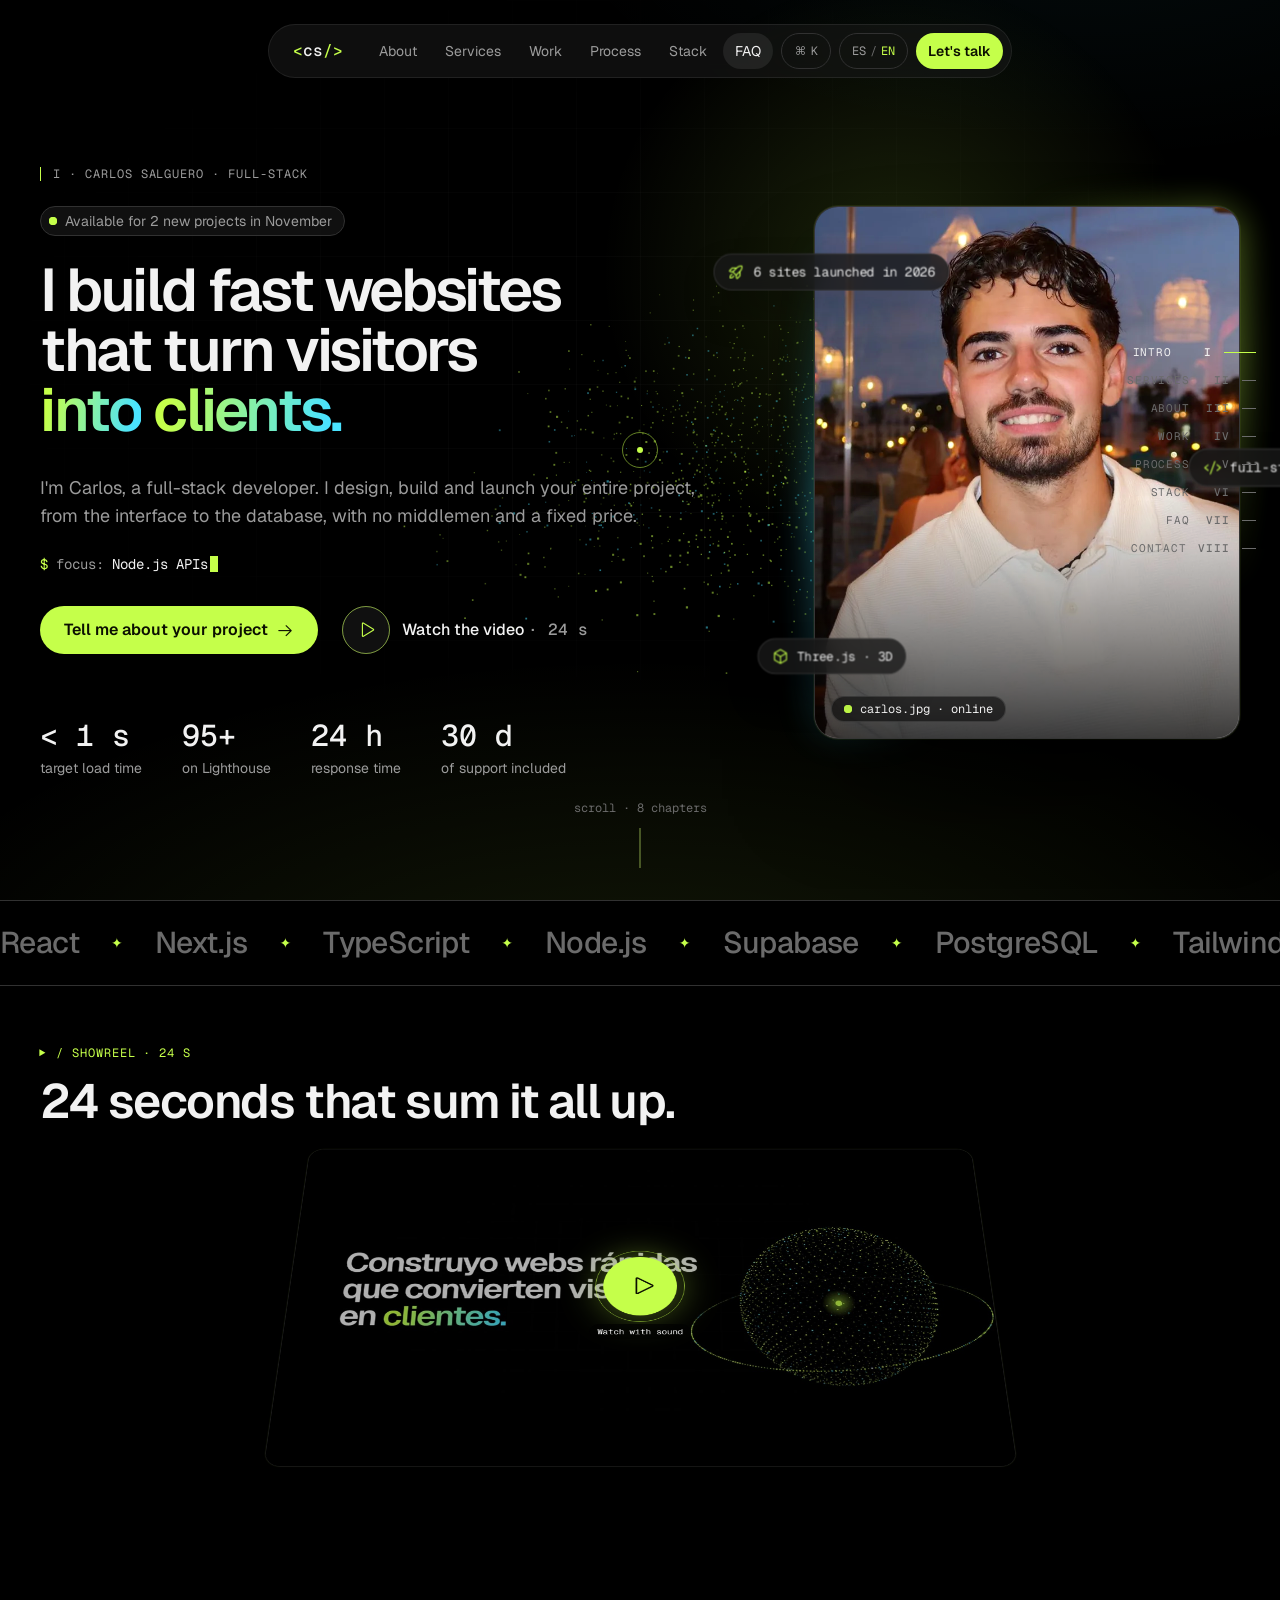
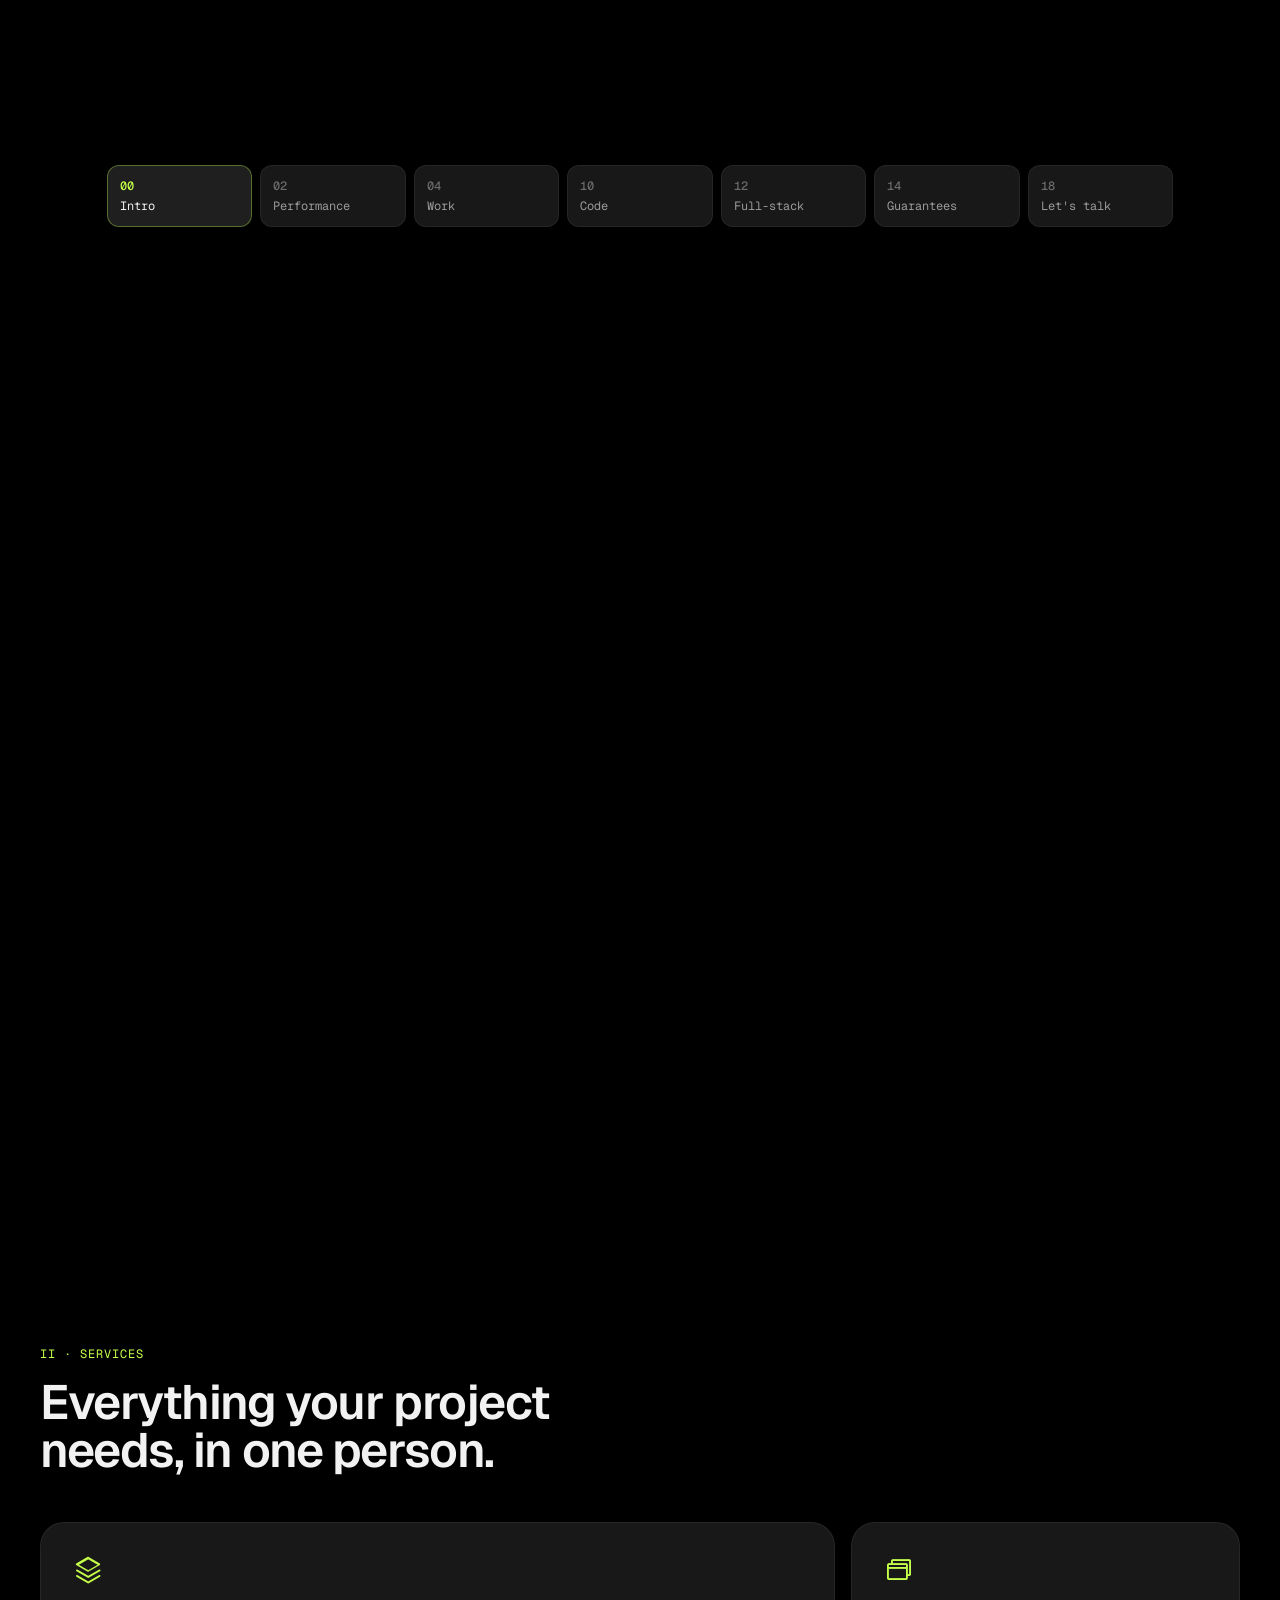
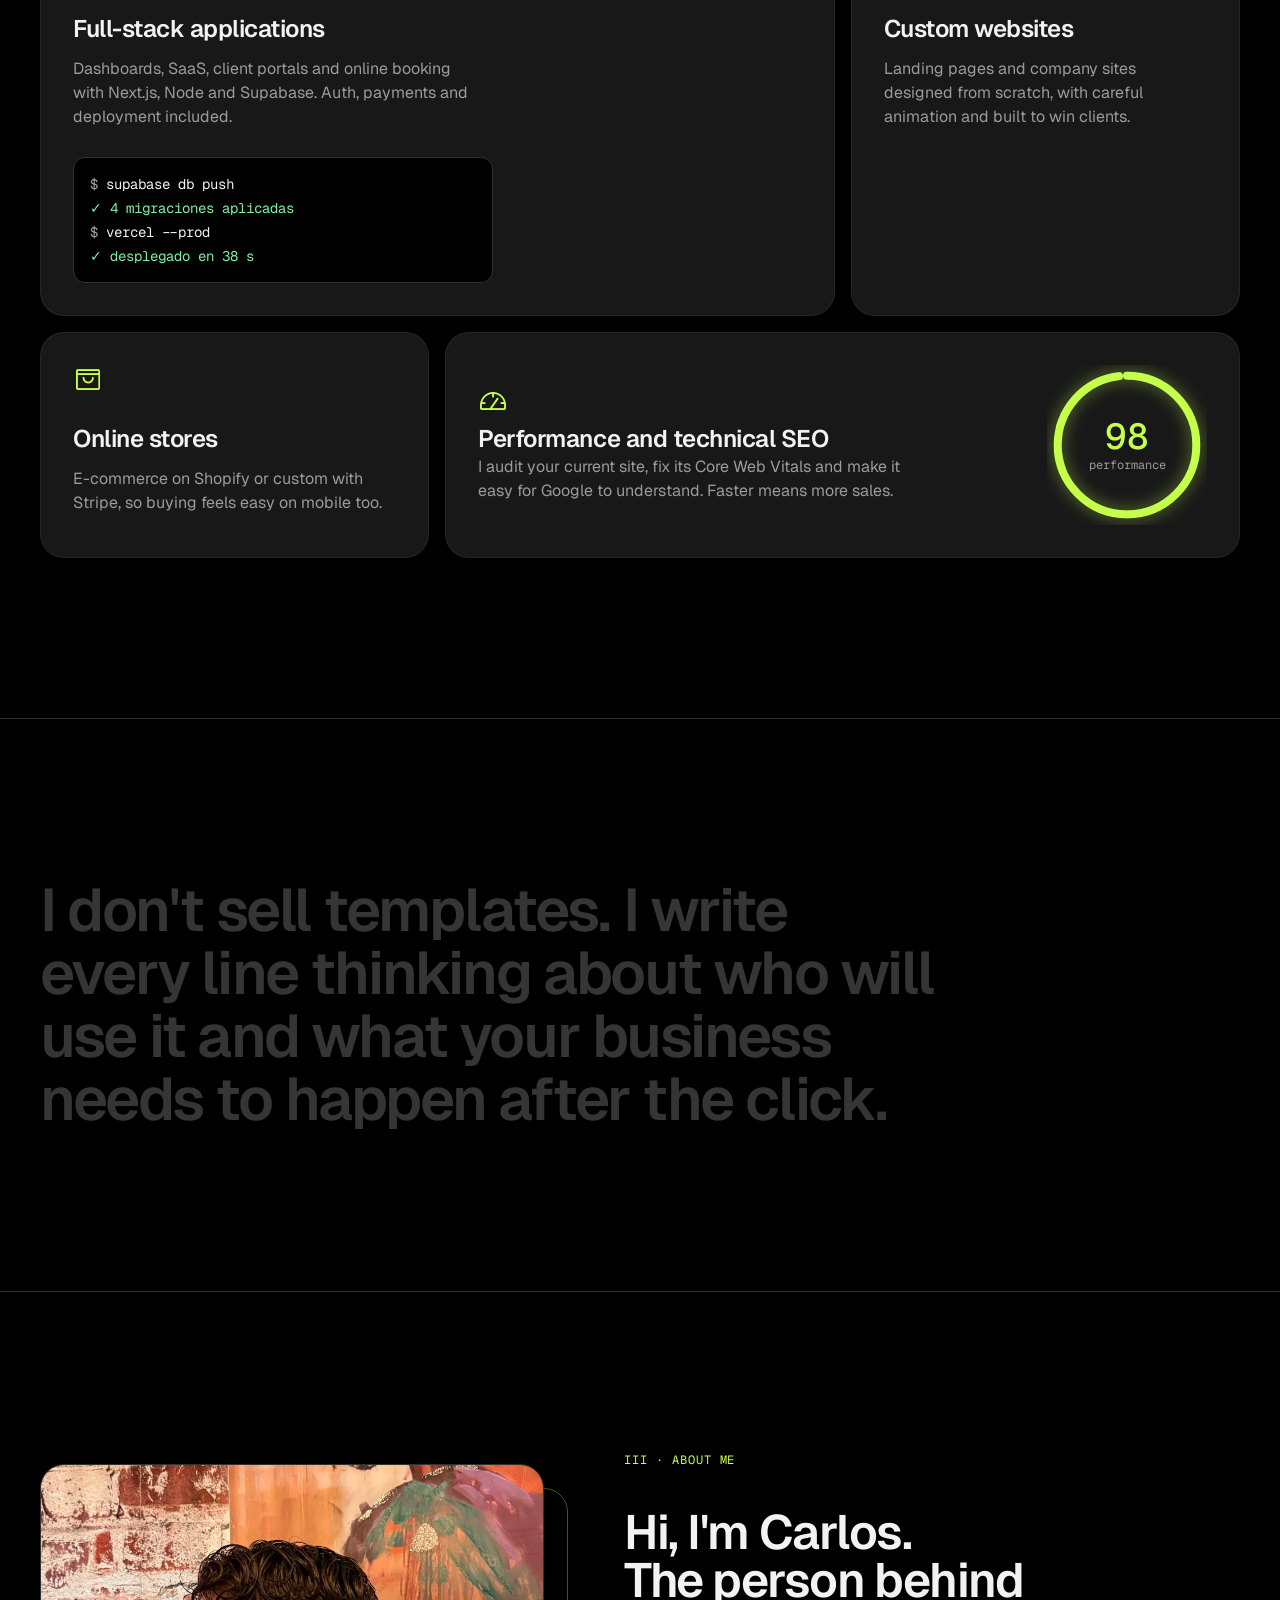
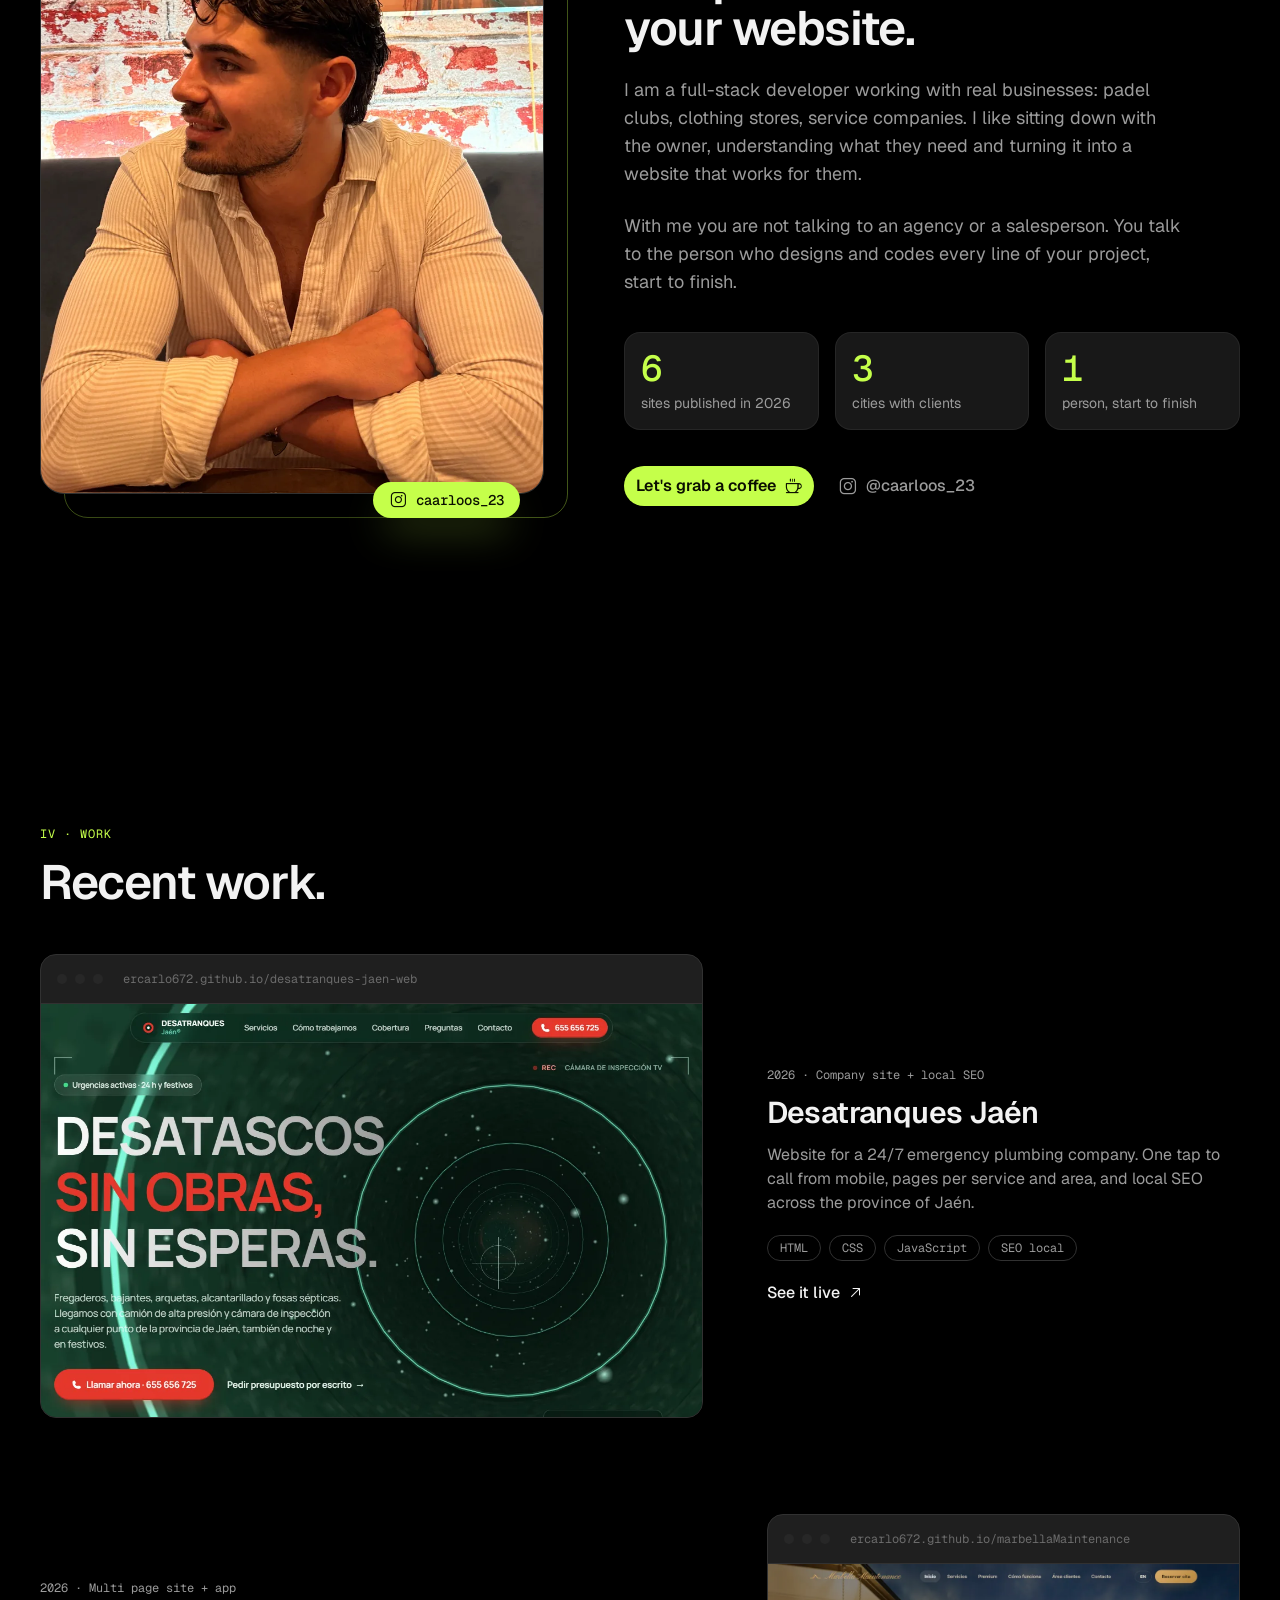
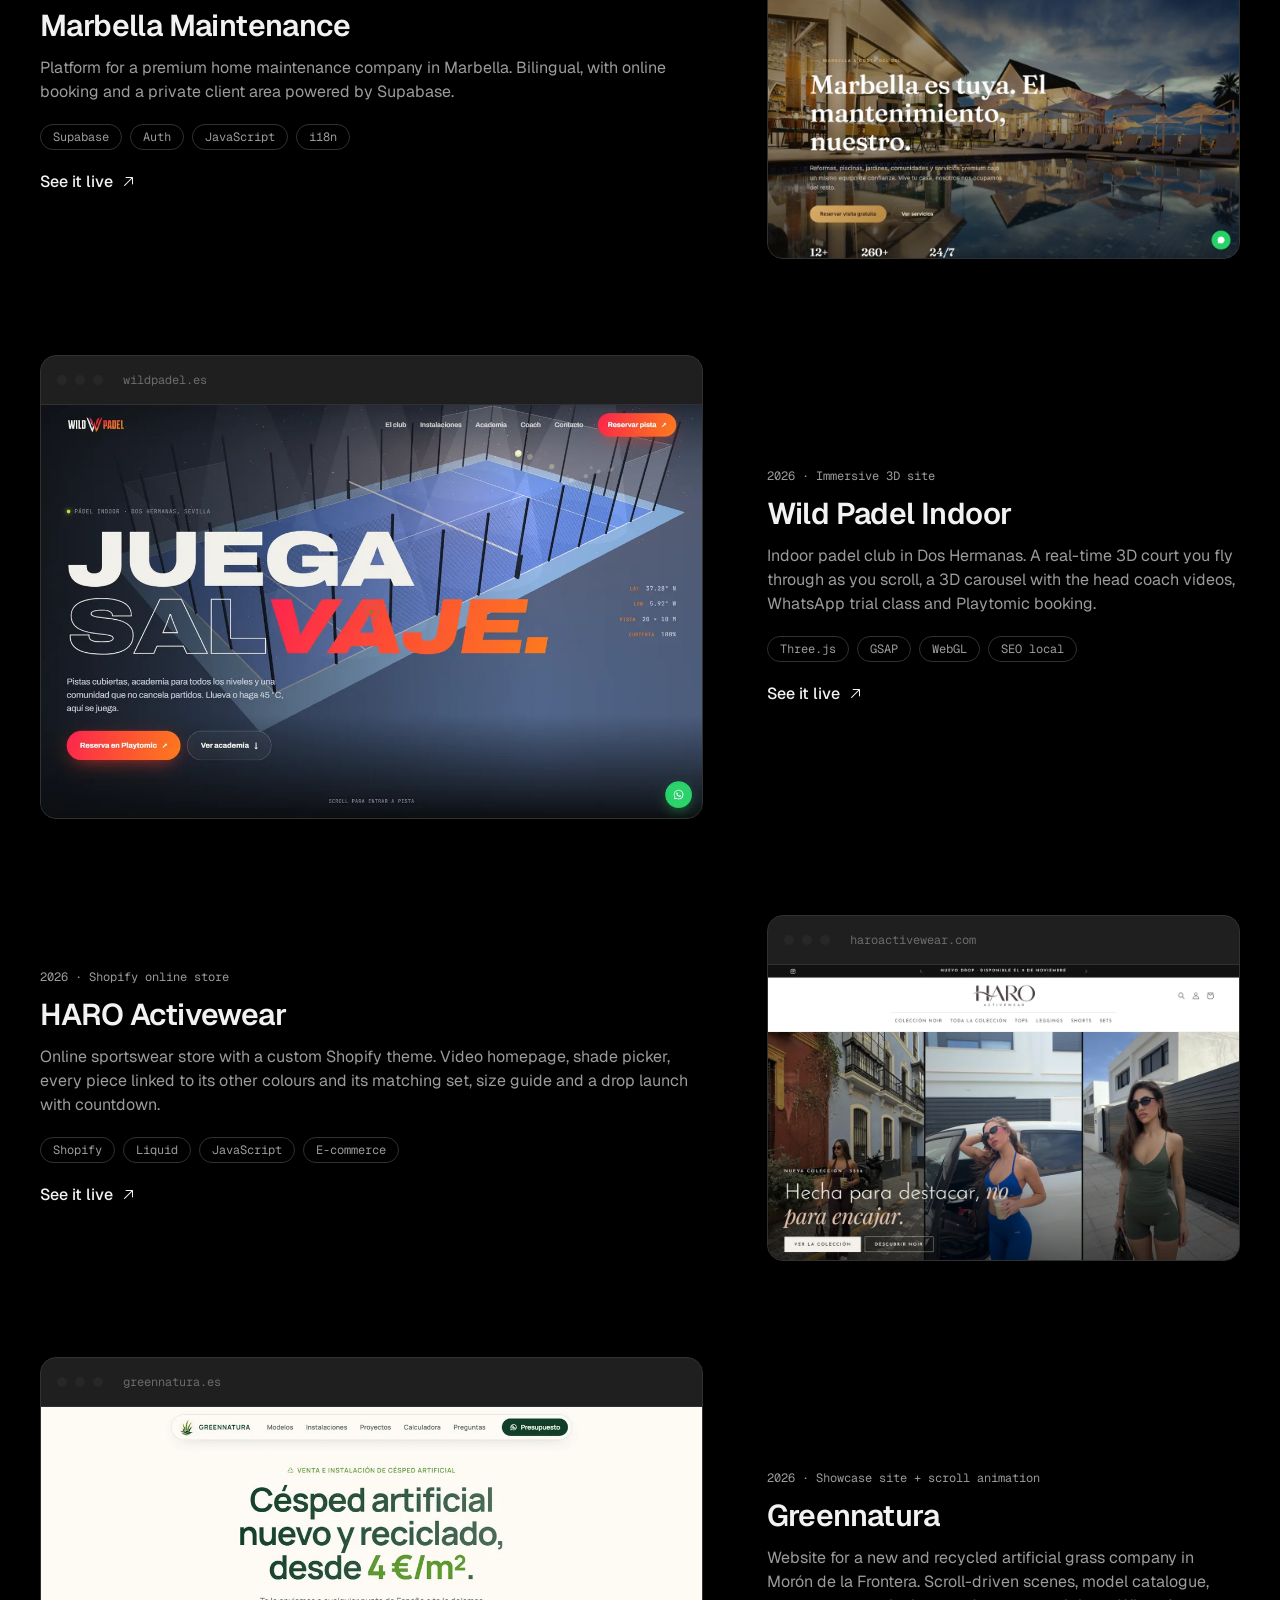
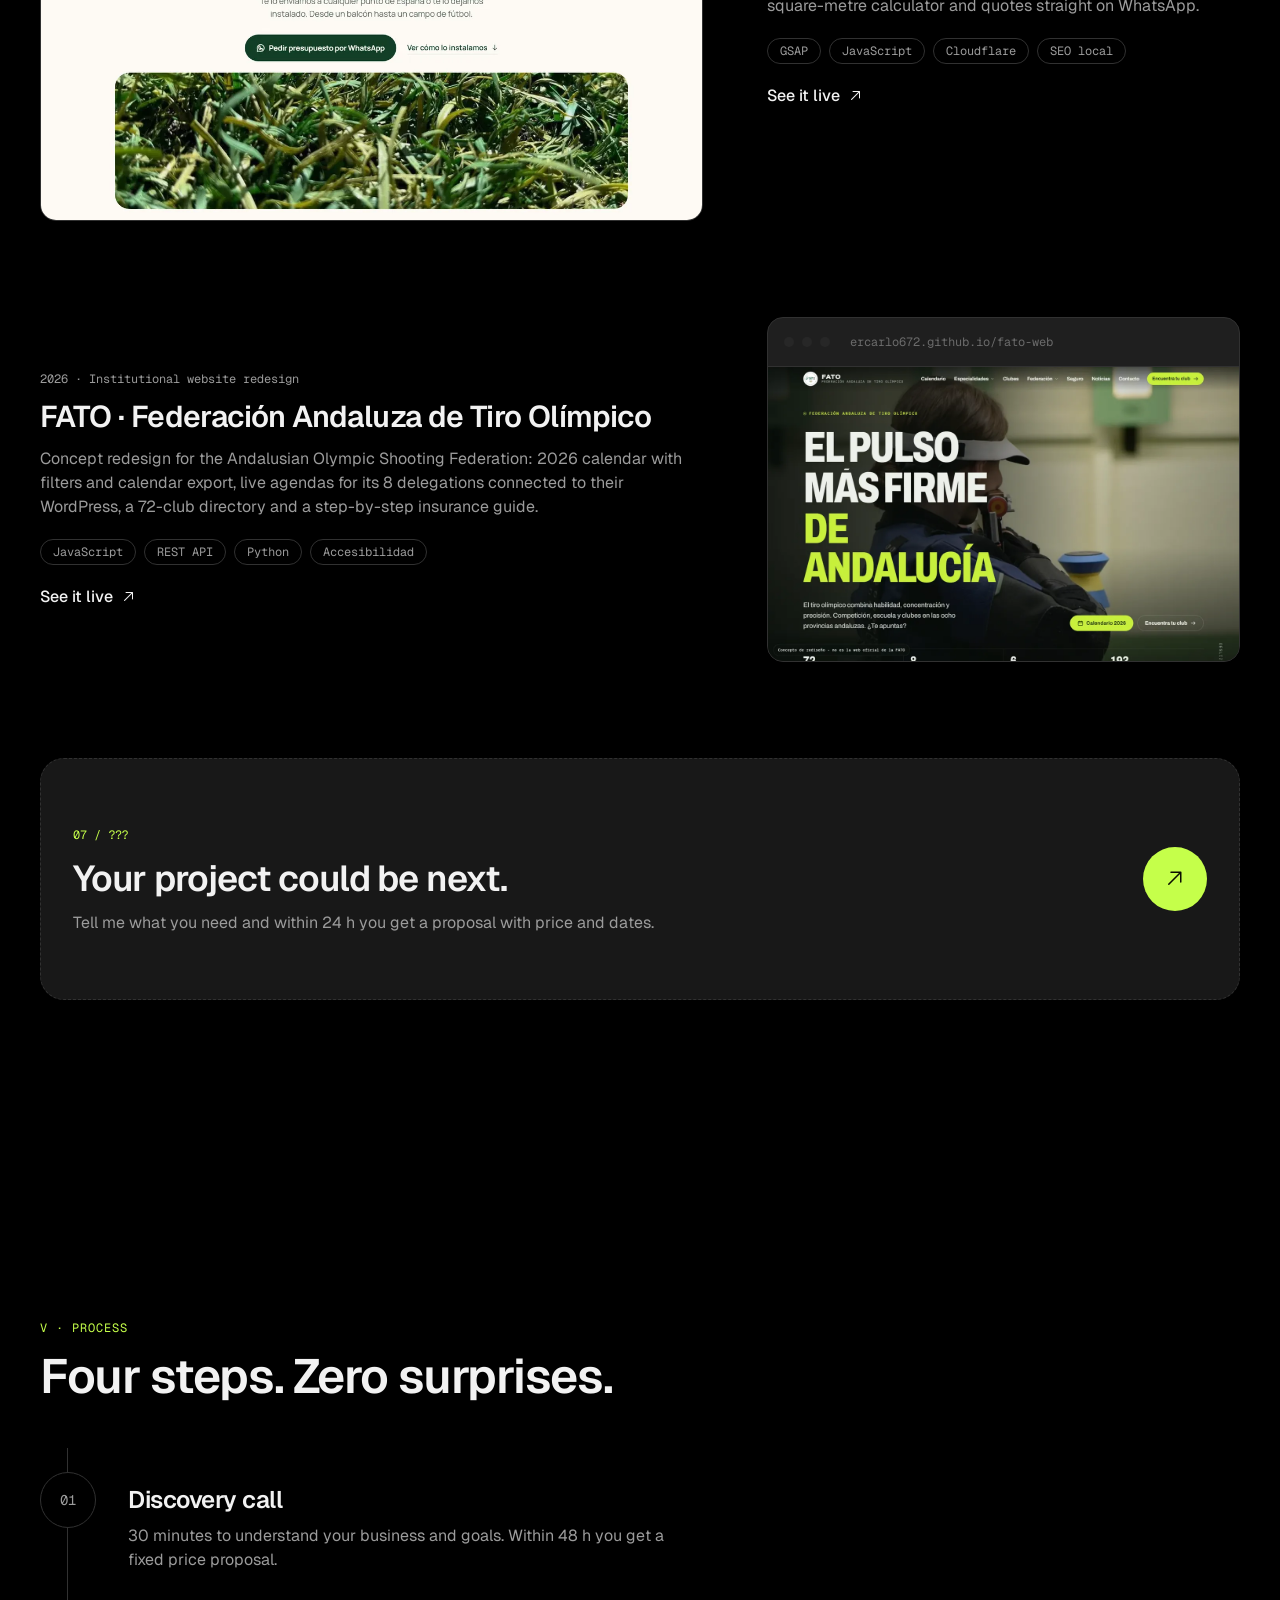
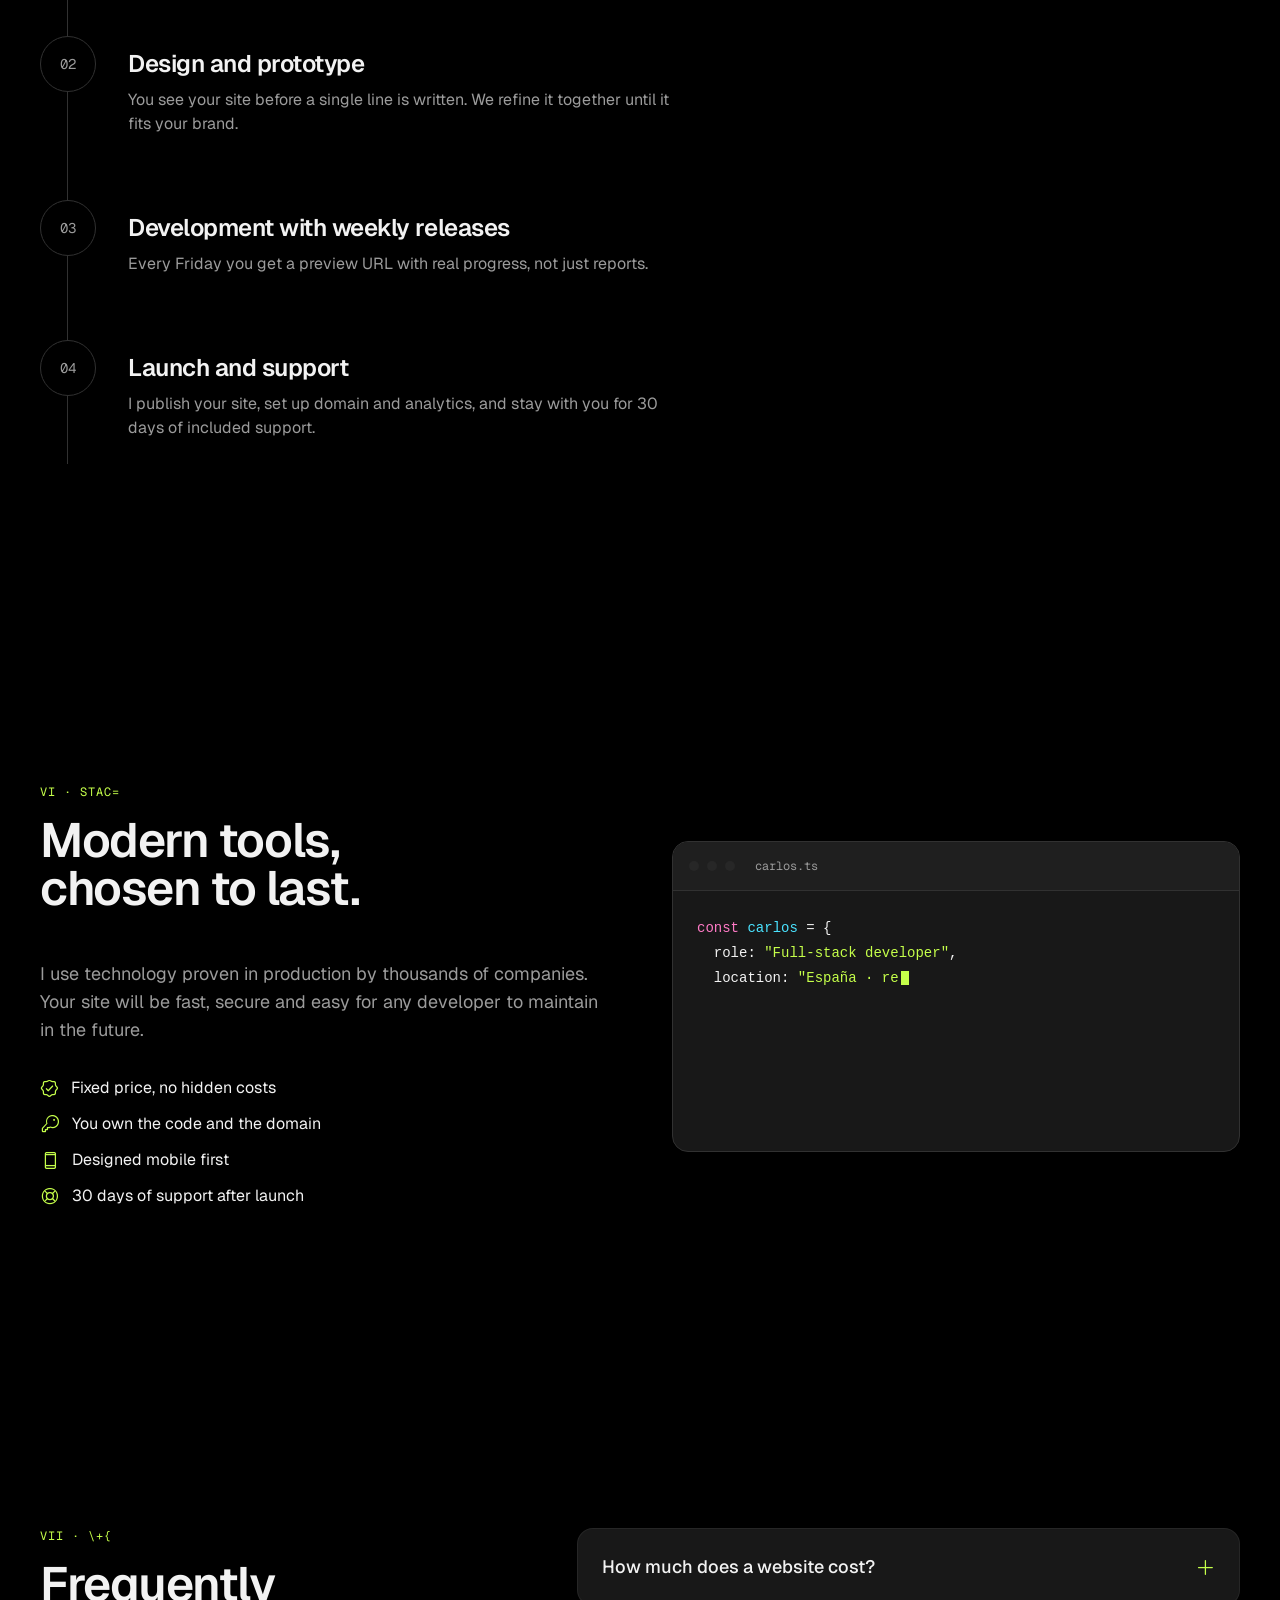
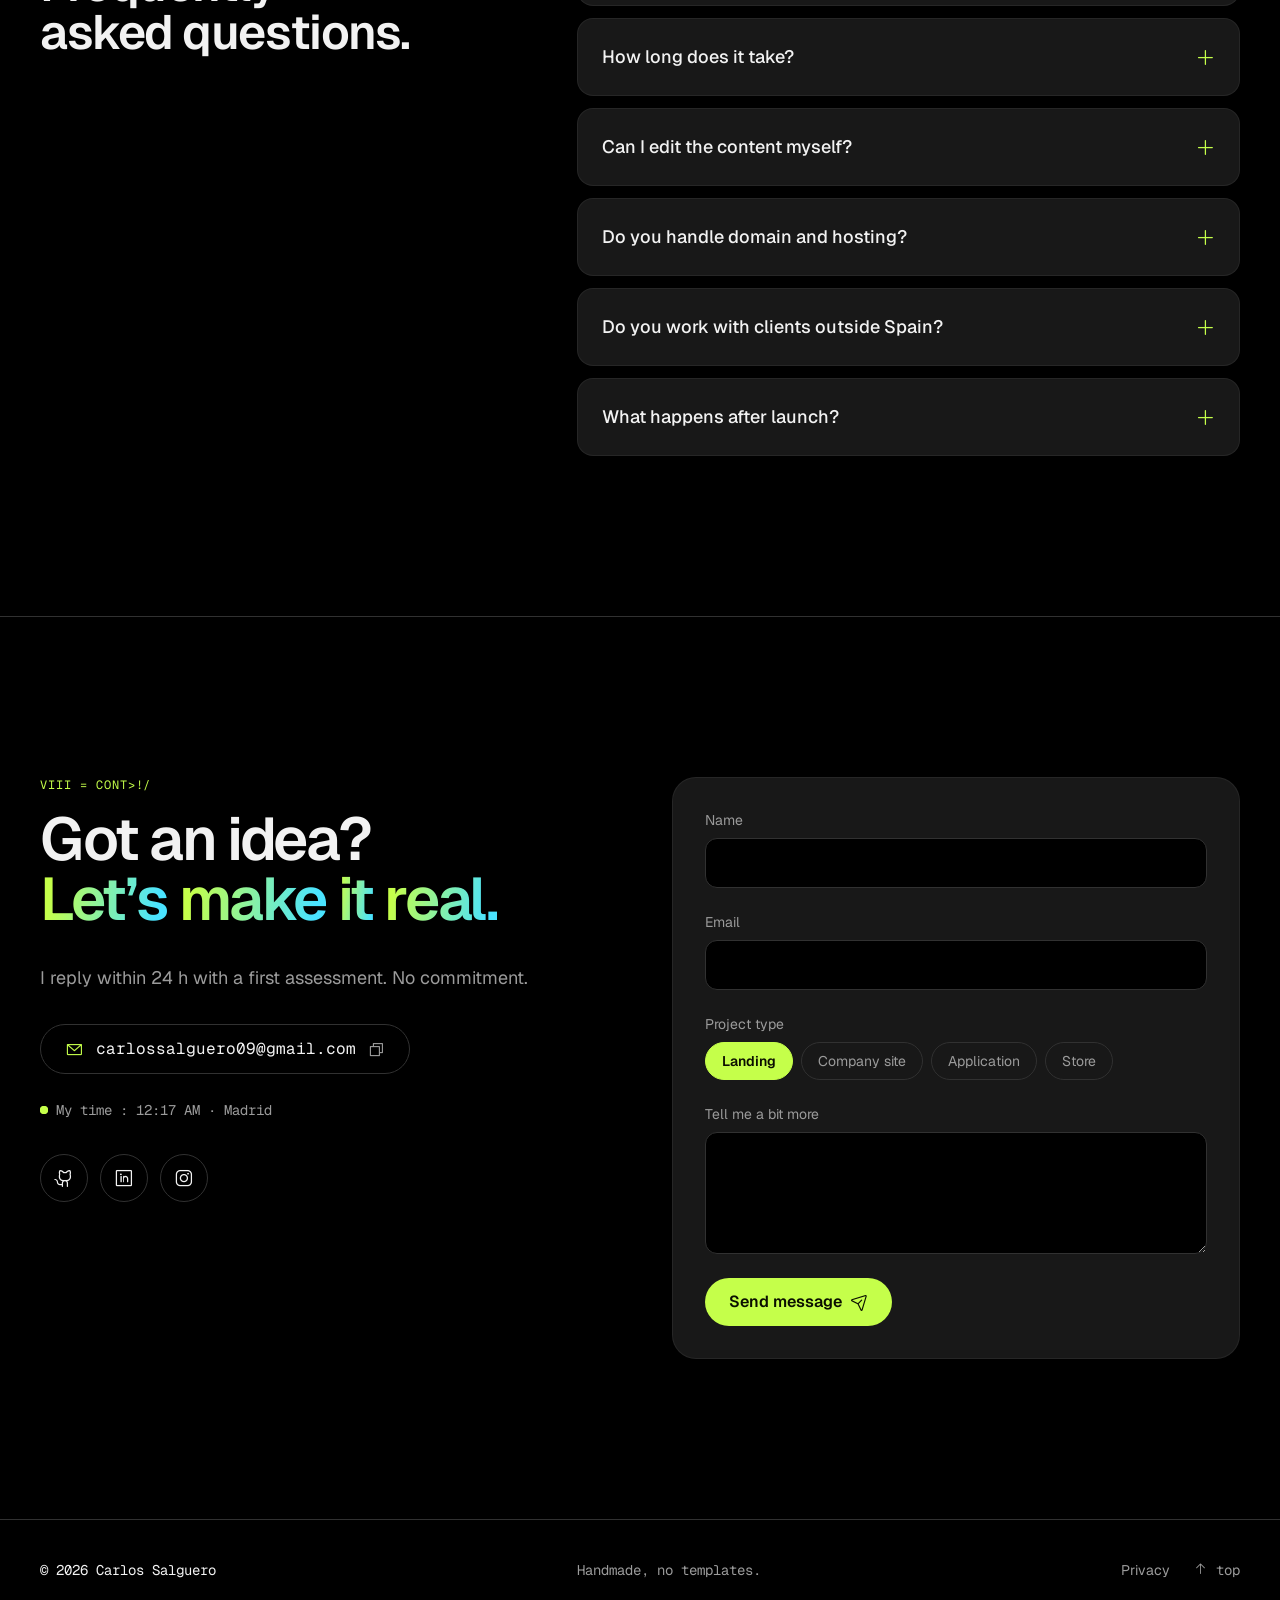
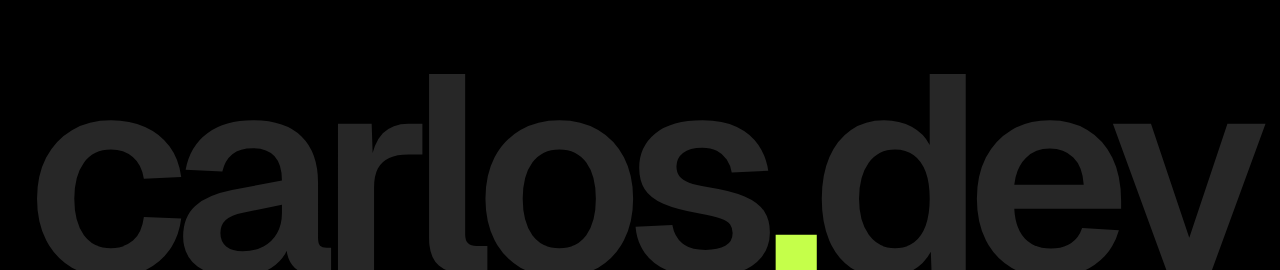
==== commit dee6c8b2: "Sustituye los proyectos de uñas por HARO Activewear y Greennatura Co-Authored-By: Claude Opus 5.5 <n" ====
--- a/index.html
+++ b/index.html
@@ -235,7 +235,7 @@
           <p class="label mono reveal" data-scramble>III · <span data-i18n="about.label">sobre mí</span></p>
           <h2 class="h2 reveal" data-i18n-html="about.title">Hola, soy Carlos.<br>La persona detrás de tu&nbsp;web.</h2>
           <!-- EDITAR: cuenta aquí tu historia con tus palabras -->
-          <p class="lead reveal" data-i18n="about.p1">Soy desarrollador full-stack y trabajo con negocios reales: clubes de pádel, estudios de uñas, empresas de servicios. Me gusta sentarme con el dueño, entender qué necesita y convertirlo en una web que trabaje por él.</p>
+          <p class="lead reveal" data-i18n="about.p1">Soy desarrollador full-stack y trabajo con negocios reales: clubes de pádel, tiendas de ropa, empresas de servicios. Me gusta sentarme con el dueño, entender qué necesita y convertirlo en una web que trabaje por él.</p>
           <p class="lead reveal" data-i18n="about.p2">Conmigo no hablas con una agencia ni con un comercial. Hablas con quien diseña y programa cada línea de tu proyecto, de principio a fin.</p>
           <ul class="about__facts reveal">
             <li><b class="mono">6</b><span data-i18n="about.f1">webs publicadas en 2026</span></li>
@@ -296,29 +296,29 @@
             </div>
           </article>
           <article class="project project--alt reveal">
-            <a class="project__frame tilt" href="https://ercarlo672.github.io/dyj-nails/" target="_blank" rel="noopener">
-              <div class="project__bar"><i></i><i></i><i></i><span class="mono">ercarlo672.github.io/dyj-nails</span></div>
-              <img src="assets/shots/dyj-nails.webp?v=20261018" alt="Página de inicio de D&amp;J Style con el titular Uñas que se miran dos veces y un esmalte en 3D" loading="lazy" width="1200" height="750">
-            </a>
-            <div class="project__meta">
-              <p class="mono c-mut">2026 · <span data-i18n="p5.type">Web de marca + 3D</span></p>
-              <h3>D&amp;J Style · Nails &amp; Esthetic</h3>
-              <p data-i18n="p5.d">Centro de uñas y estética en Montequinto. Escena 3D con esmalte interactivo, probador de tonos, catálogo de servicios y reserva directa en Booksy.</p>
-              <ul class="tags mono"><li>Three.js</li><li>GSAP</li><li>JavaScript</li><li>Booksy</li></ul>
-              <a class="link-arrow project__live" href="https://ercarlo672.github.io/dyj-nails/" target="_blank" rel="noopener"><span data-i18n="work.live">Ver la web en vivo</span><i class="ph ph-arrow-up-right"></i></a>
+            <a class="project__frame tilt" href="https://haroactivewear.com/" target="_blank" rel="noopener">
+              <div class="project__bar"><i></i><i></i><i></i><span class="mono">haroactivewear.com</span></div>
+              <img src="assets/shots/haro-activewear.webp?v=20261022" alt="Página de inicio de HARO Activewear con tres modelos en ropa deportiva y el titular Hecha para destacar, no para encajar" loading="lazy" width="1200" height="750">
+            </a>
+            <div class="project__meta">
+              <p class="mono c-mut">2026 · <span data-i18n="p5.type">Tienda online Shopify</span></p>
+              <h3>HARO Activewear</h3>
+              <p data-i18n="p5.d">Tienda online de ropa deportiva con tema a medida en Shopify. Portada con vídeo, selector de tonos, cada prenda enlazada a sus otros colores y a su conjunto, guía de tallas y lanzamiento del drop con cuenta atrás.</p>
+              <ul class="tags mono"><li>Shopify</li><li>Liquid</li><li>JavaScript</li><li>E-commerce</li></ul>
+              <a class="link-arrow project__live" href="https://haroactivewear.com/" target="_blank" rel="noopener"><span data-i18n="work.live">Ver la web en vivo</span><i class="ph ph-arrow-up-right"></i></a>
             </div>
           </article>
           <article class="project reveal">
-            <a class="project__frame tilt" href="https://ercarlo672.github.io/la-santa-phobia/" target="_blank" rel="noopener">
-              <div class="project__bar"><i></i><i></i><i></i><span class="mono">ercarlo672.github.io/la-santa-phobia</span></div>
-              <img src="assets/shots/la-santa-phobia.webp?v=20261018c" alt="Página de inicio de La Santa Phobia con el titular en letra gótica granate y un retablo de arcos dorados con uñas en 3D y la fundadora, Marina Daza" loading="lazy" width="1200" height="750">
-            </a>
-            <div class="project__meta">
-              <p class="mono c-mut">2026 · <span data-i18n="p6.type">Web de marca + 3D</span></p>
-              <h3>La Santa Phobia</h3>
-              <p data-i18n="p6.d">Estudio de nail art, tooth gems y cejas con hilo en Dos Hermanas. Identidad atrevida, objetos 3D flotantes, galería de trabajos y reserva en Booksy.</p>
-              <ul class="tags mono"><li>Three.js</li><li>GSAP</li><li>JavaScript</li><li>Booksy</li></ul>
-              <a class="link-arrow project__live" href="https://ercarlo672.github.io/la-santa-phobia/" target="_blank" rel="noopener"><span data-i18n="work.live">Ver la web en vivo</span><i class="ph ph-arrow-up-right"></i></a>
+            <a class="project__frame tilt" href="https://greennatura.es/" target="_blank" rel="noopener">
+              <div class="project__bar"><i></i><i></i><i></i><span class="mono">greennatura.es</span></div>
+              <img src="assets/shots/greennatura.webp?v=20261022" alt="Página de inicio de Greennatura con el titular Césped artificial nuevo y reciclado, desde 4 euros el metro cuadrado" loading="lazy" width="1200" height="750">
+            </a>
+            <div class="project__meta">
+              <p class="mono c-mut">2026 · <span data-i18n="p6.type">Web escaparate + scroll animado</span></p>
+              <h3>Greennatura</h3>
+              <p data-i18n="p6.d">Web para una empresa de césped artificial nuevo y reciclado en Morón de la Frontera. Escenas que avanzan con el scroll, catálogo de modelos, calculadora de metros y presupuesto directo por WhatsApp.</p>
+              <ul class="tags mono"><li>GSAP</li><li>JavaScript</li><li>Cloudflare</li><li>SEO local</li></ul>
+              <a class="link-arrow project__live" href="https://greennatura.es/" target="_blank" rel="noopener"><span data-i18n="work.live">Ver la web en vivo</span><i class="ph ph-arrow-up-right"></i></a>
             </div>
           </article>
           <article class="project project--alt reveal">
@@ -472,6 +472,6 @@
 
   <div class="toast mono" id="toast" role="status"></div>
 
-  <script src="main.js?v=20261019" defer></script>
+  <script src="main.js?v=20261022" defer></script>
 </body>
 </html>
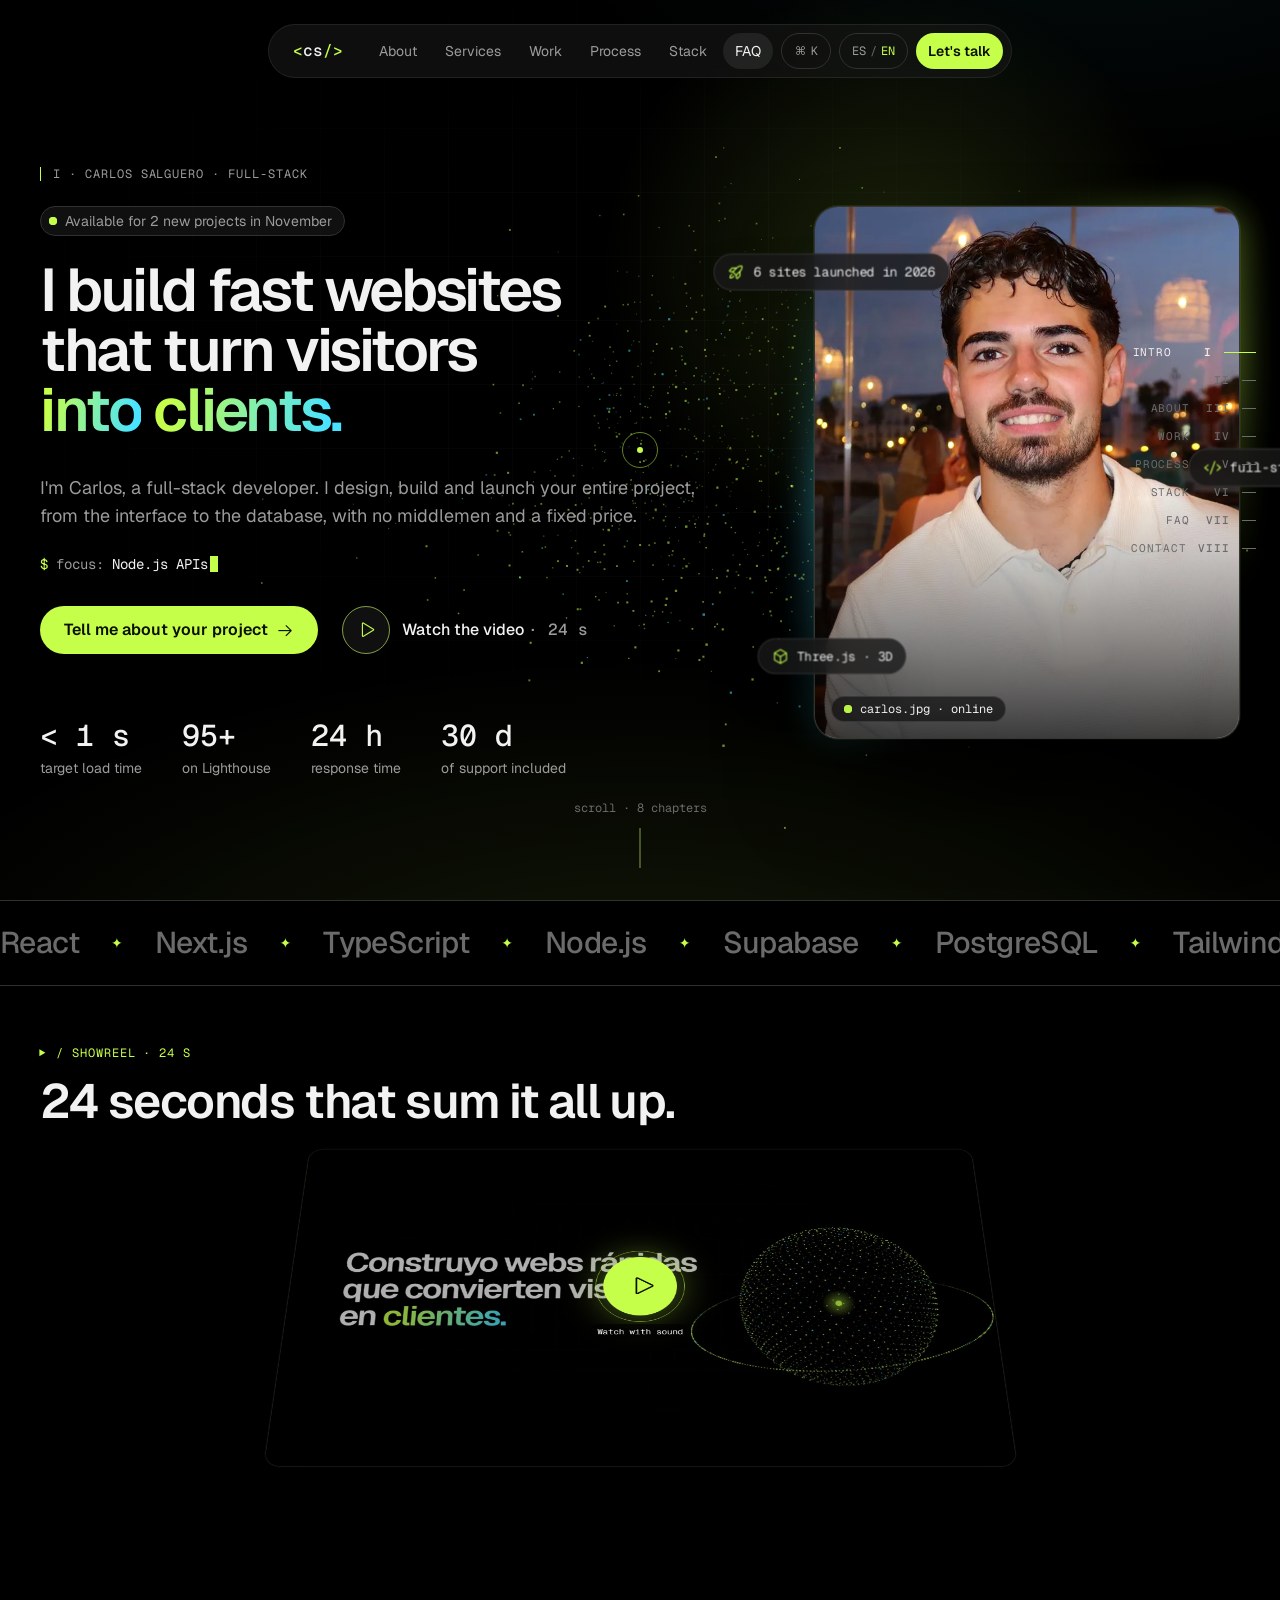
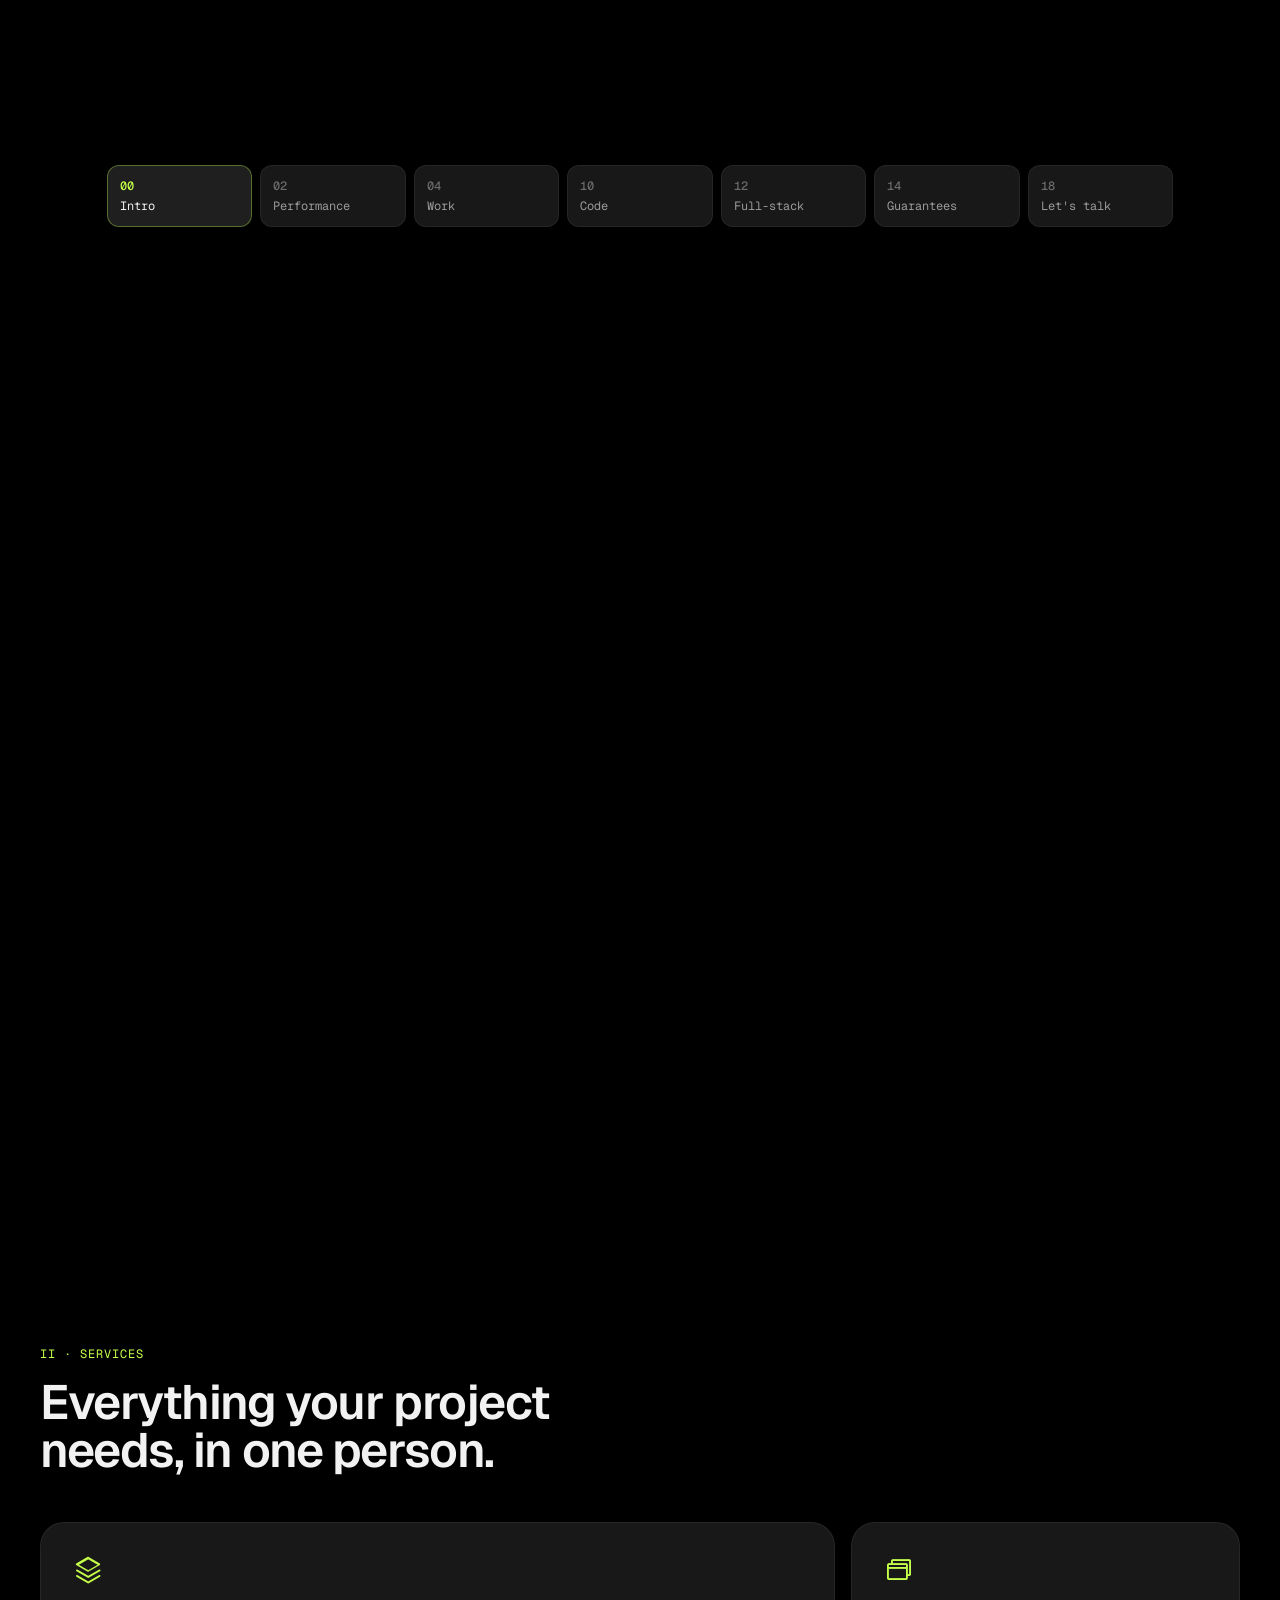
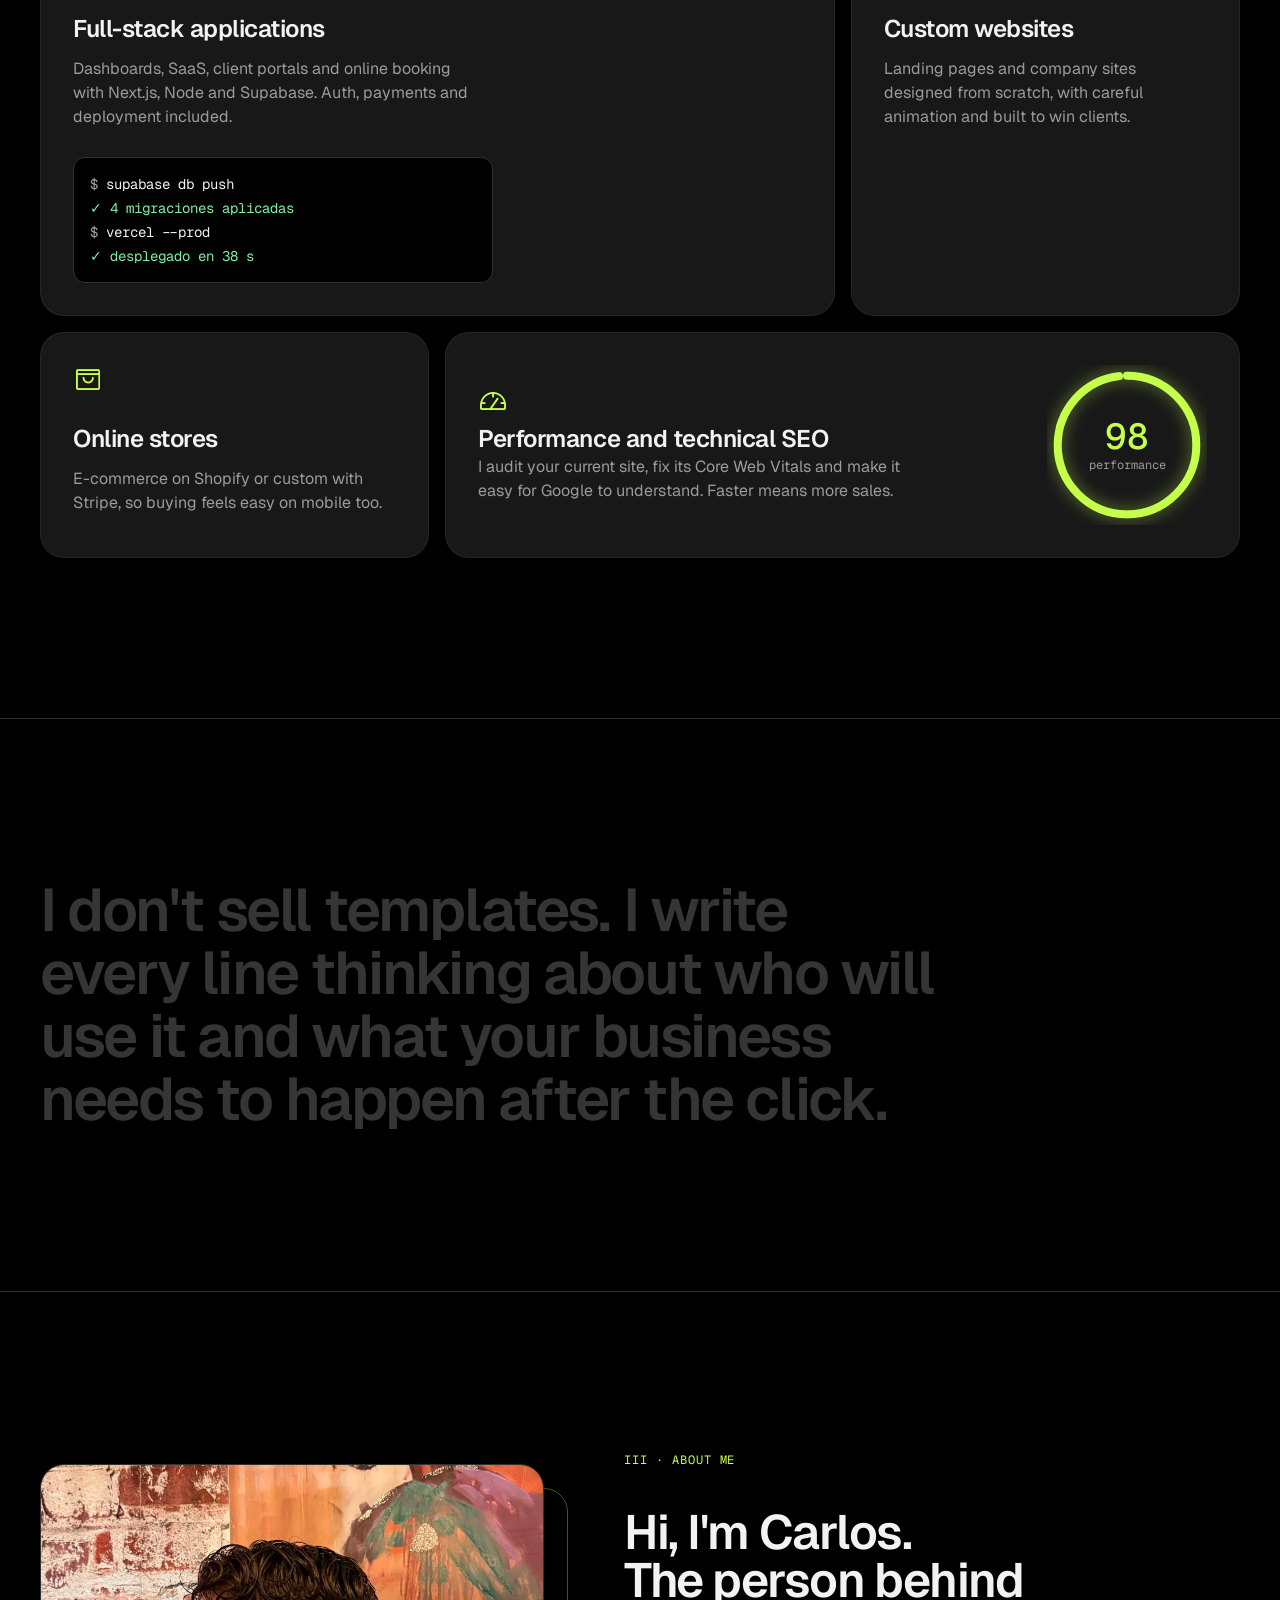
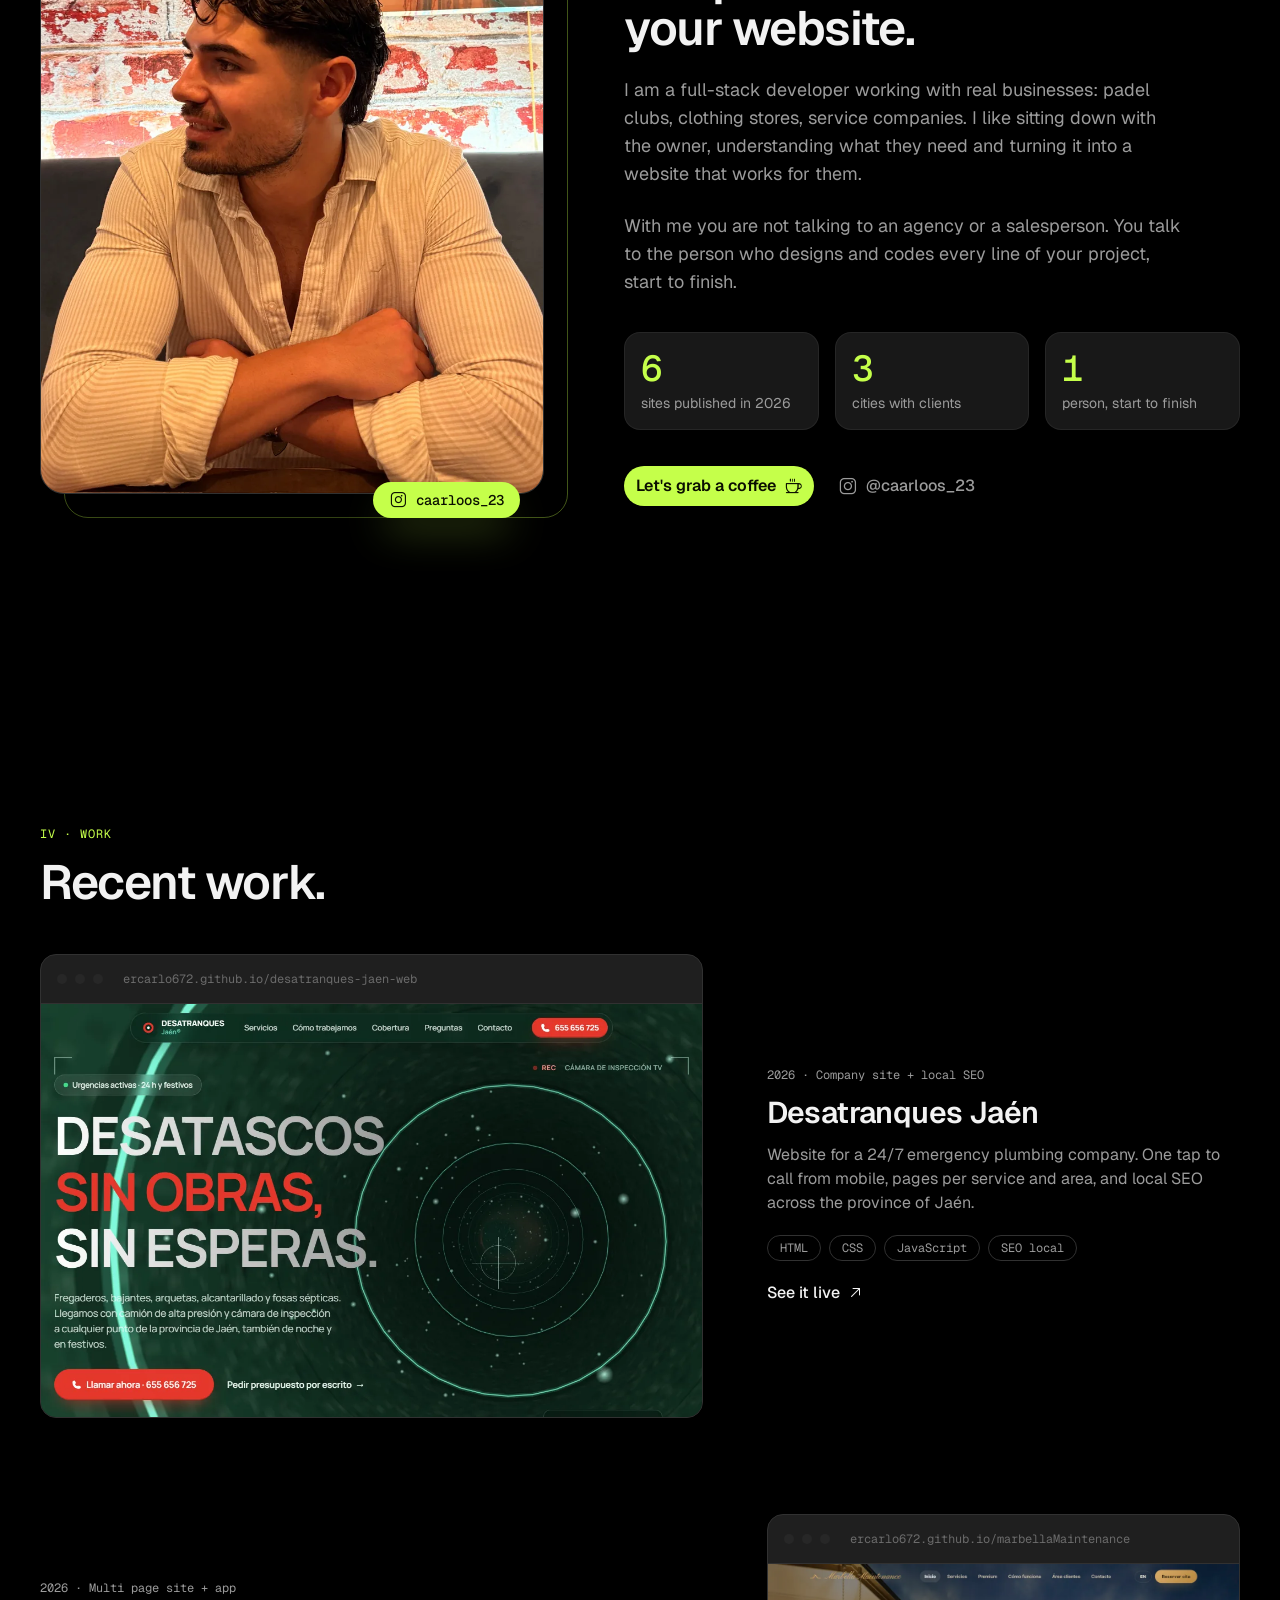
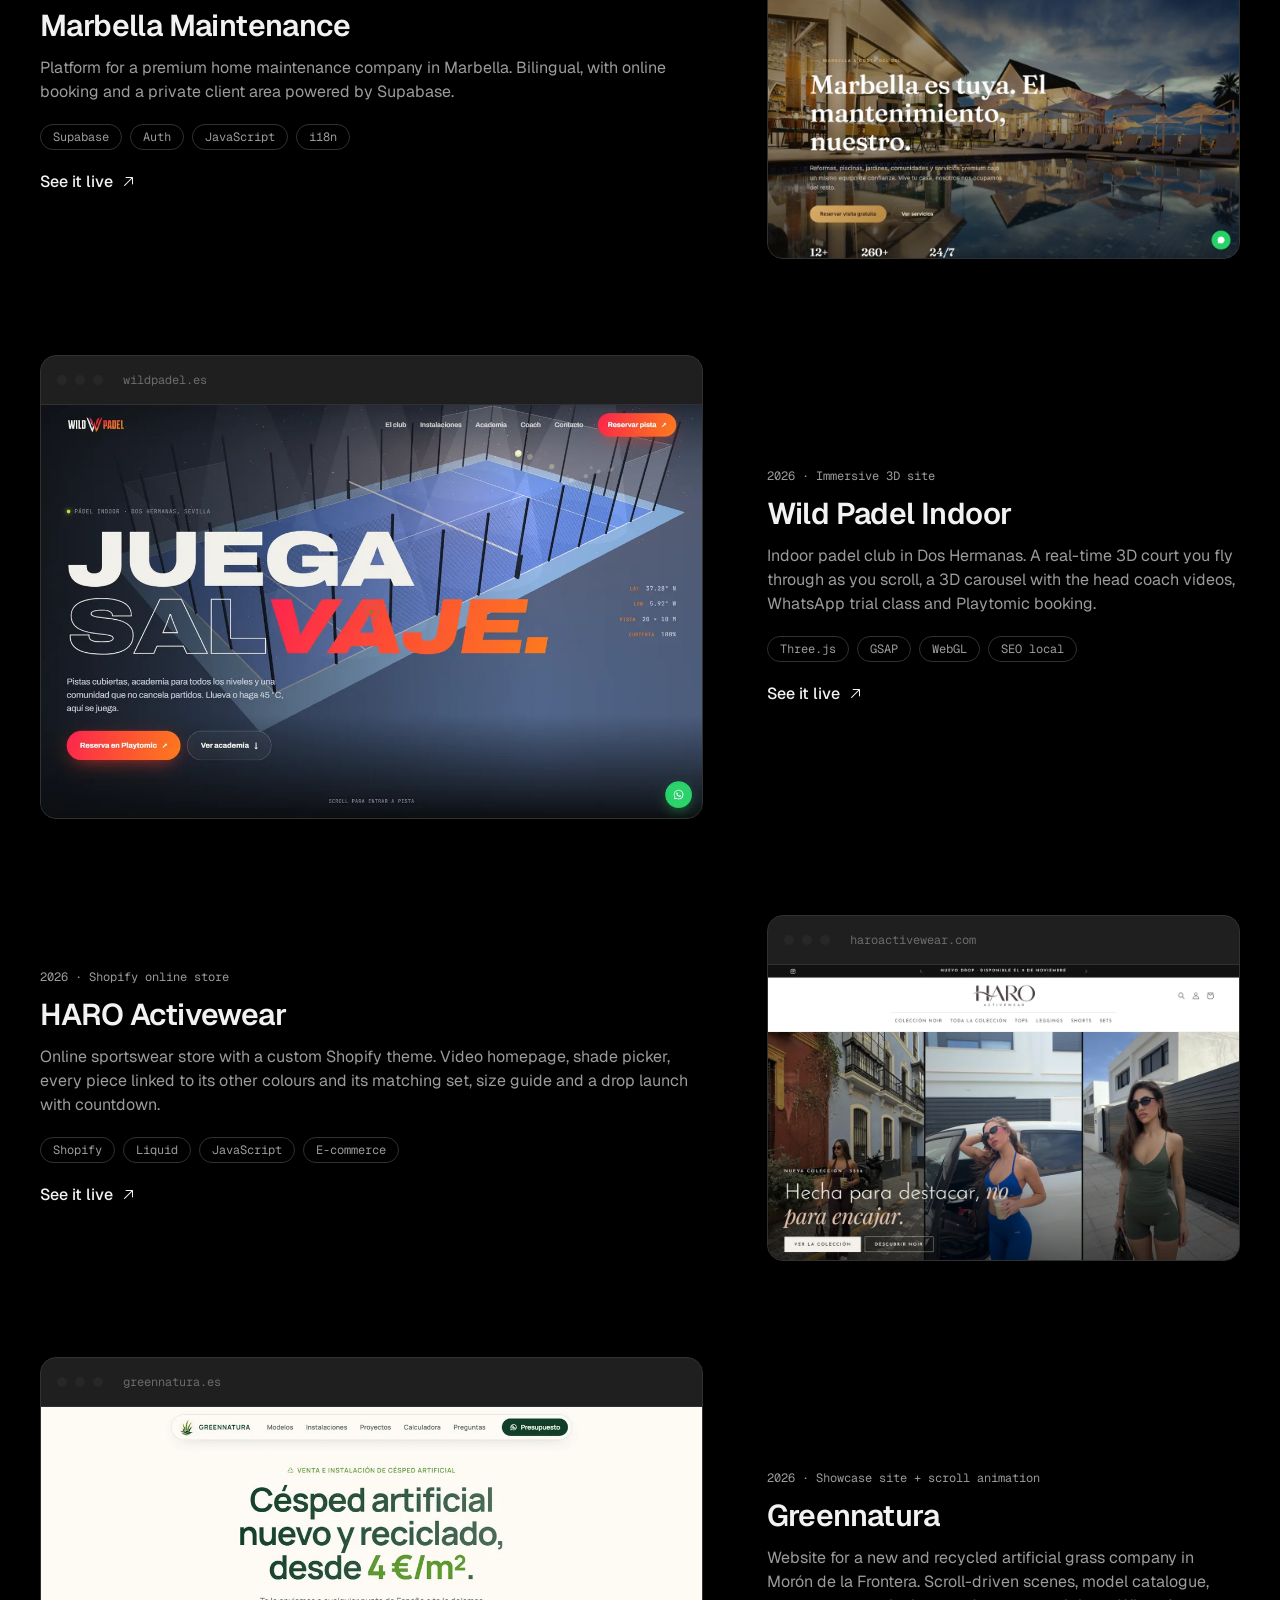
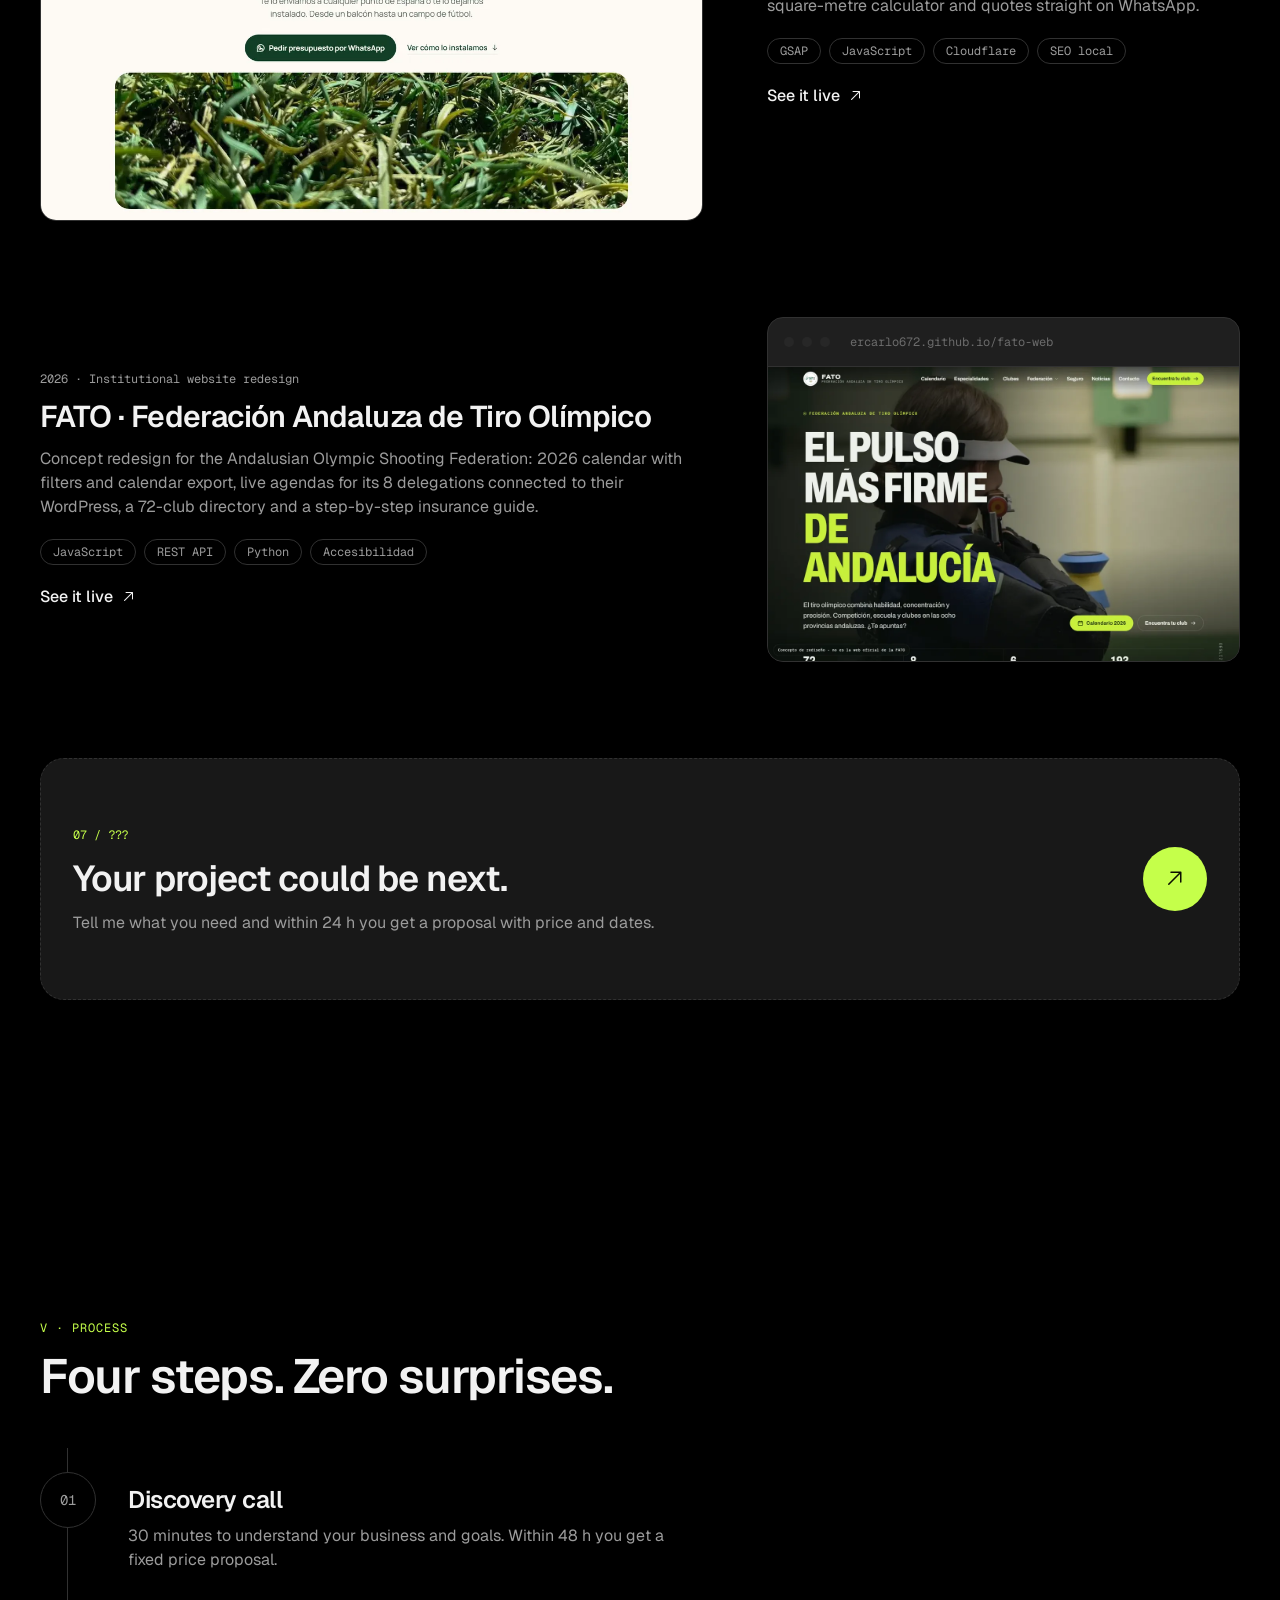
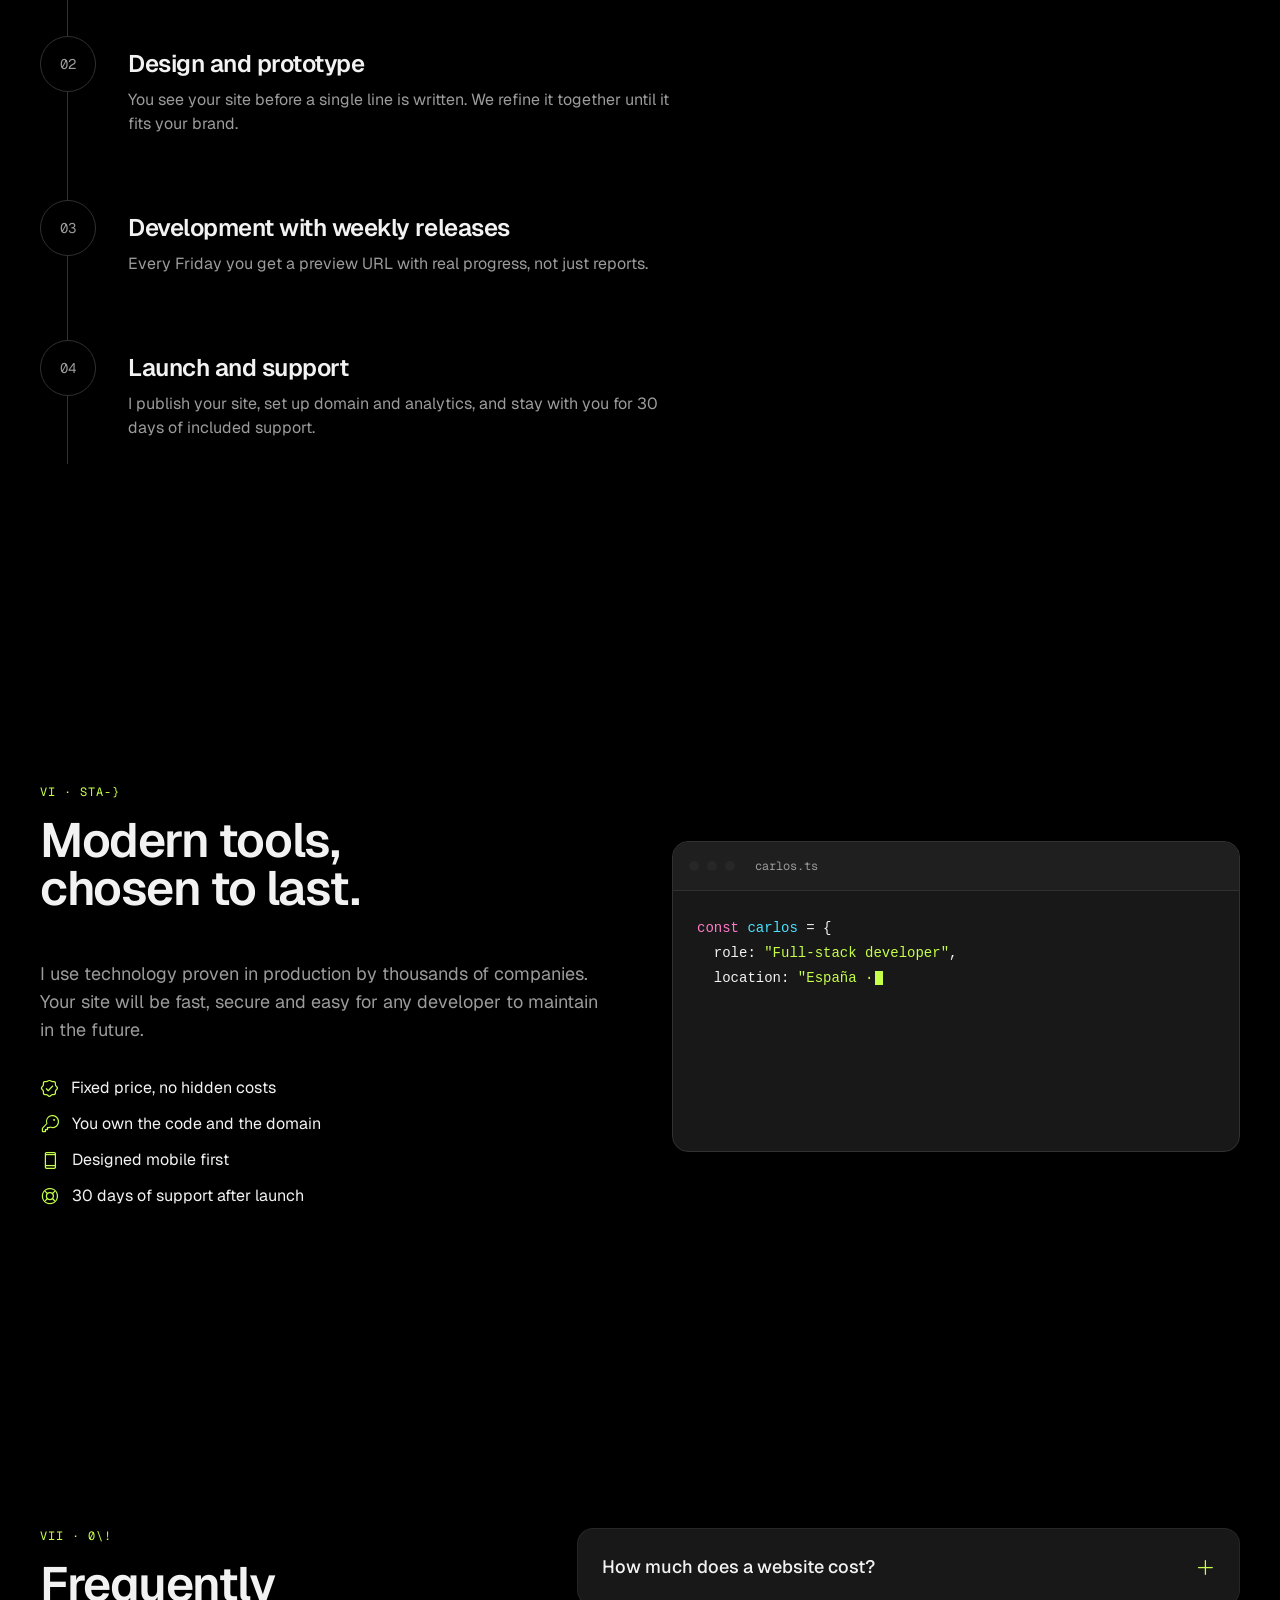
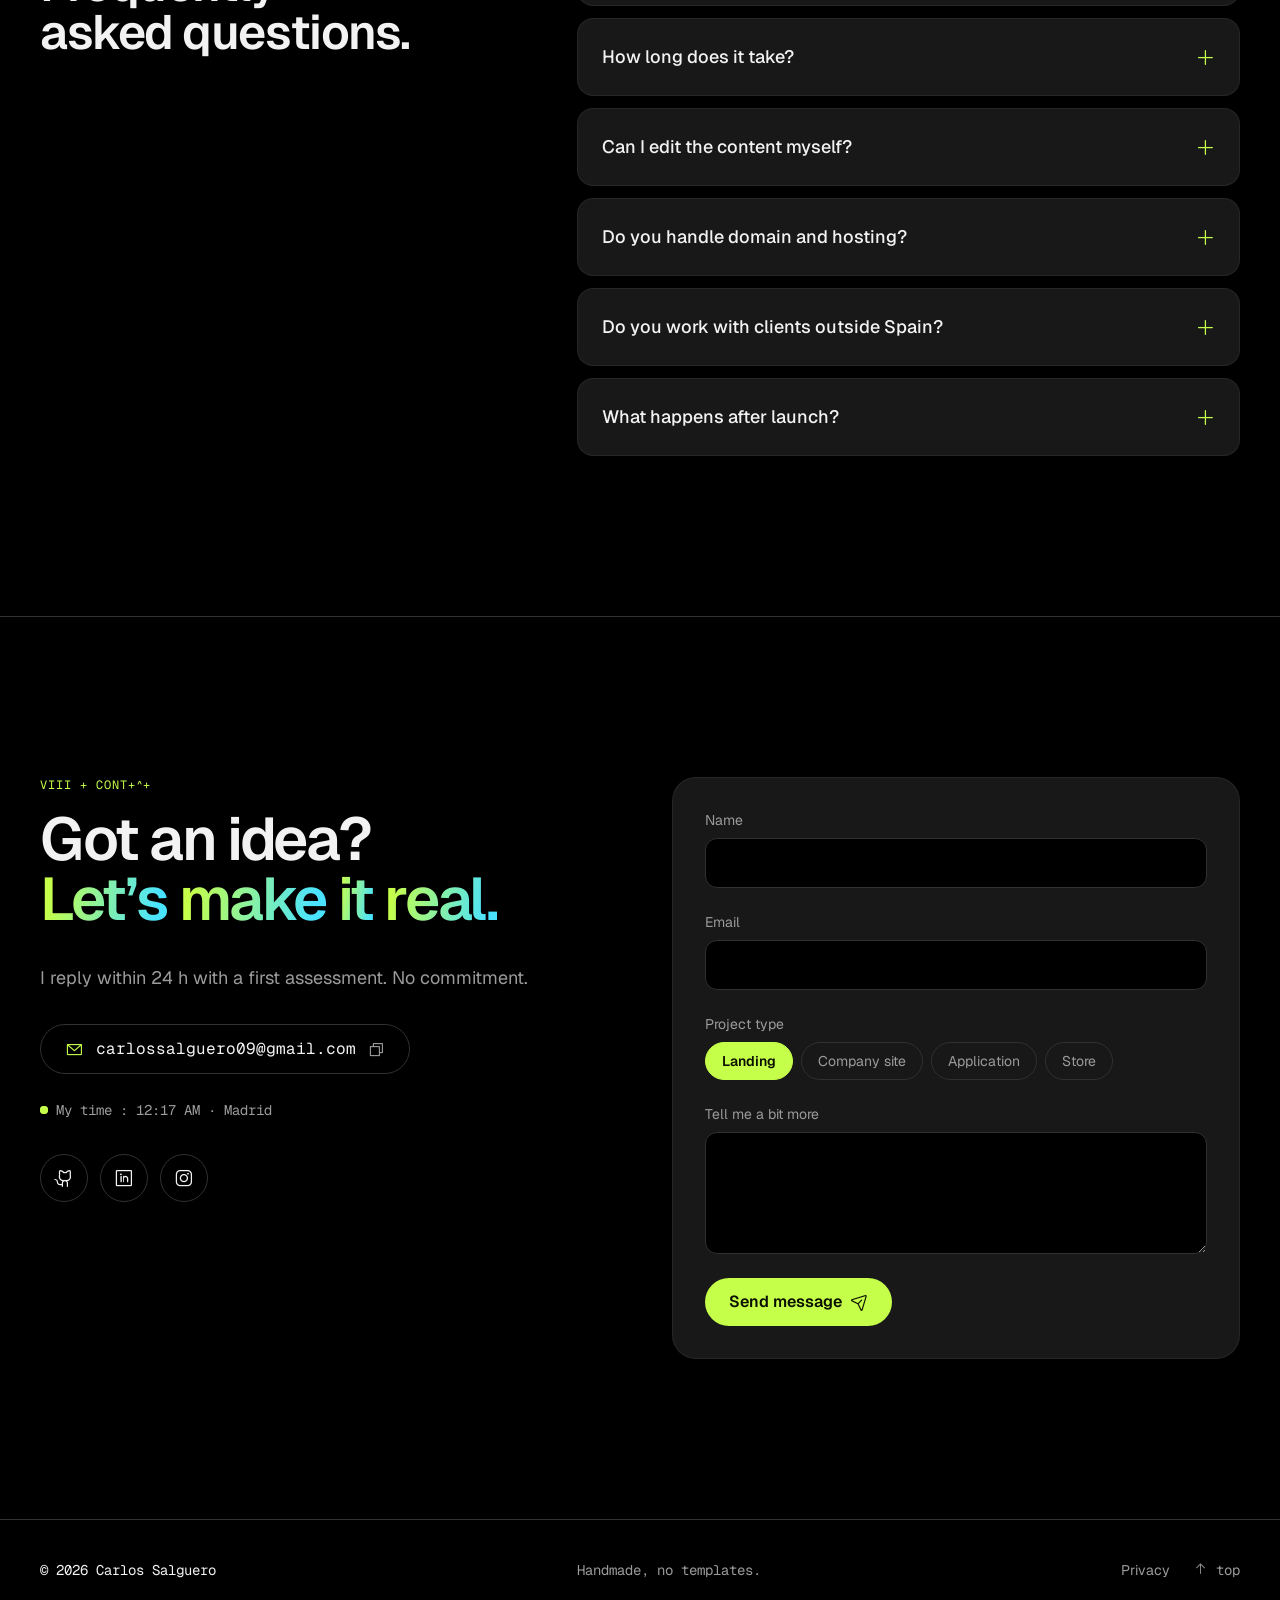
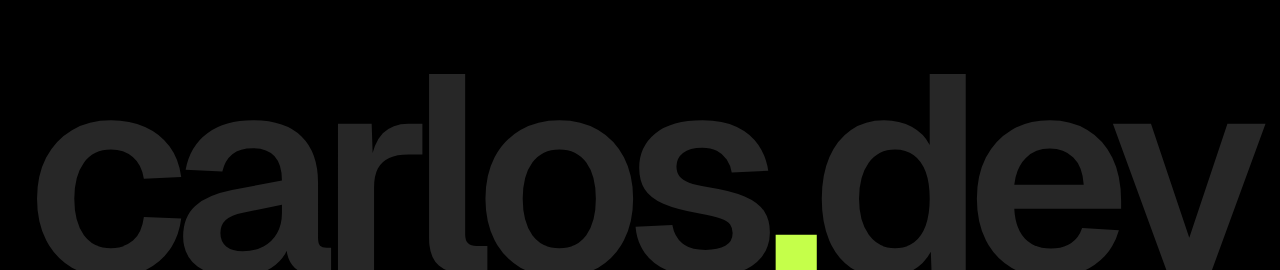
==== commit 48fc45db: "Actualiza precio (500-800 €) y plazo de entrega (2-3 días) en preguntas frecuentes Co-Authored-By: C" ====
--- a/index.html
+++ b/index.html
@@ -395,8 +395,8 @@
           <h2 class="h2 reveal" data-i18n="faq.title">Preguntas frecuentes.</h2>
         </div>
         <div class="faq__list">
-          <details class="reveal"><summary><span data-i18n="q1">¿Cuánto cuesta una web?</span><i class="ph ph-plus"></i></summary><p data-i18n="a1">Una landing parte de 890 €, una web corporativa de 1.790 € y una aplicación a medida se presupuesta tras la primera llamada. Siempre con precio cerrado.</p></details>
-          <details class="reveal"><summary><span data-i18n="q2">¿Cuánto tardas en entregarla?</span><i class="ph ph-plus"></i></summary><p data-i18n="a2">Una landing, entre 2 y 3 semanas. Una web completa, entre 4 y 6. Te doy fechas concretas en la propuesta.</p></details>
+          <details class="reveal"><summary><span data-i18n="q1">¿Cuánto cuesta una web?</span><i class="ph ph-plus"></i></summary><p data-i18n="a1">Una web cuesta entre 500 y 800 €, según lo que necesites. Siempre con precio cerrado.</p></details>
+          <details class="reveal"><summary><span data-i18n="q2">¿Cuánto tardas en entregarla?</span><i class="ph ph-plus"></i></summary><p data-i18n="a2">Entre 2 y 3 días. Te doy fechas concretas en la propuesta.</p></details>
           <details class="reveal"><summary><span data-i18n="q3">¿Podré editar los contenidos yo mismo?</span><i class="ph ph-plus"></i></summary><p data-i18n="a3">Sí. Si lo necesitas, integro un panel de gestión sencillo y te grabo un vídeo explicando cómo usarlo.</p></details>
           <details class="reveal"><summary><span data-i18n="q4">¿Te encargas del dominio y el hosting?</span><i class="ph ph-plus"></i></summary><p data-i18n="a4">Sí. Lo configuro todo a tu nombre para que siempre sea tuyo, aunque algún día cambies de proveedor.</p></details>
           <details class="reveal"><summary><span data-i18n="q5">¿Trabajas con clientes fuera de España?</span><i class="ph ph-plus"></i></summary><p data-i18n="a5">Sí. Trabajo en remoto, en español e inglés, y adapto las llamadas a tu zona horaria.</p></details>
@@ -472,6 +472,6 @@
 
   <div class="toast mono" id="toast" role="status"></div>
 
-  <script src="main.js?v=20261022" defer></script>
+  <script src="main.js?v=20261022b" defer></script>
 </body>
 </html>
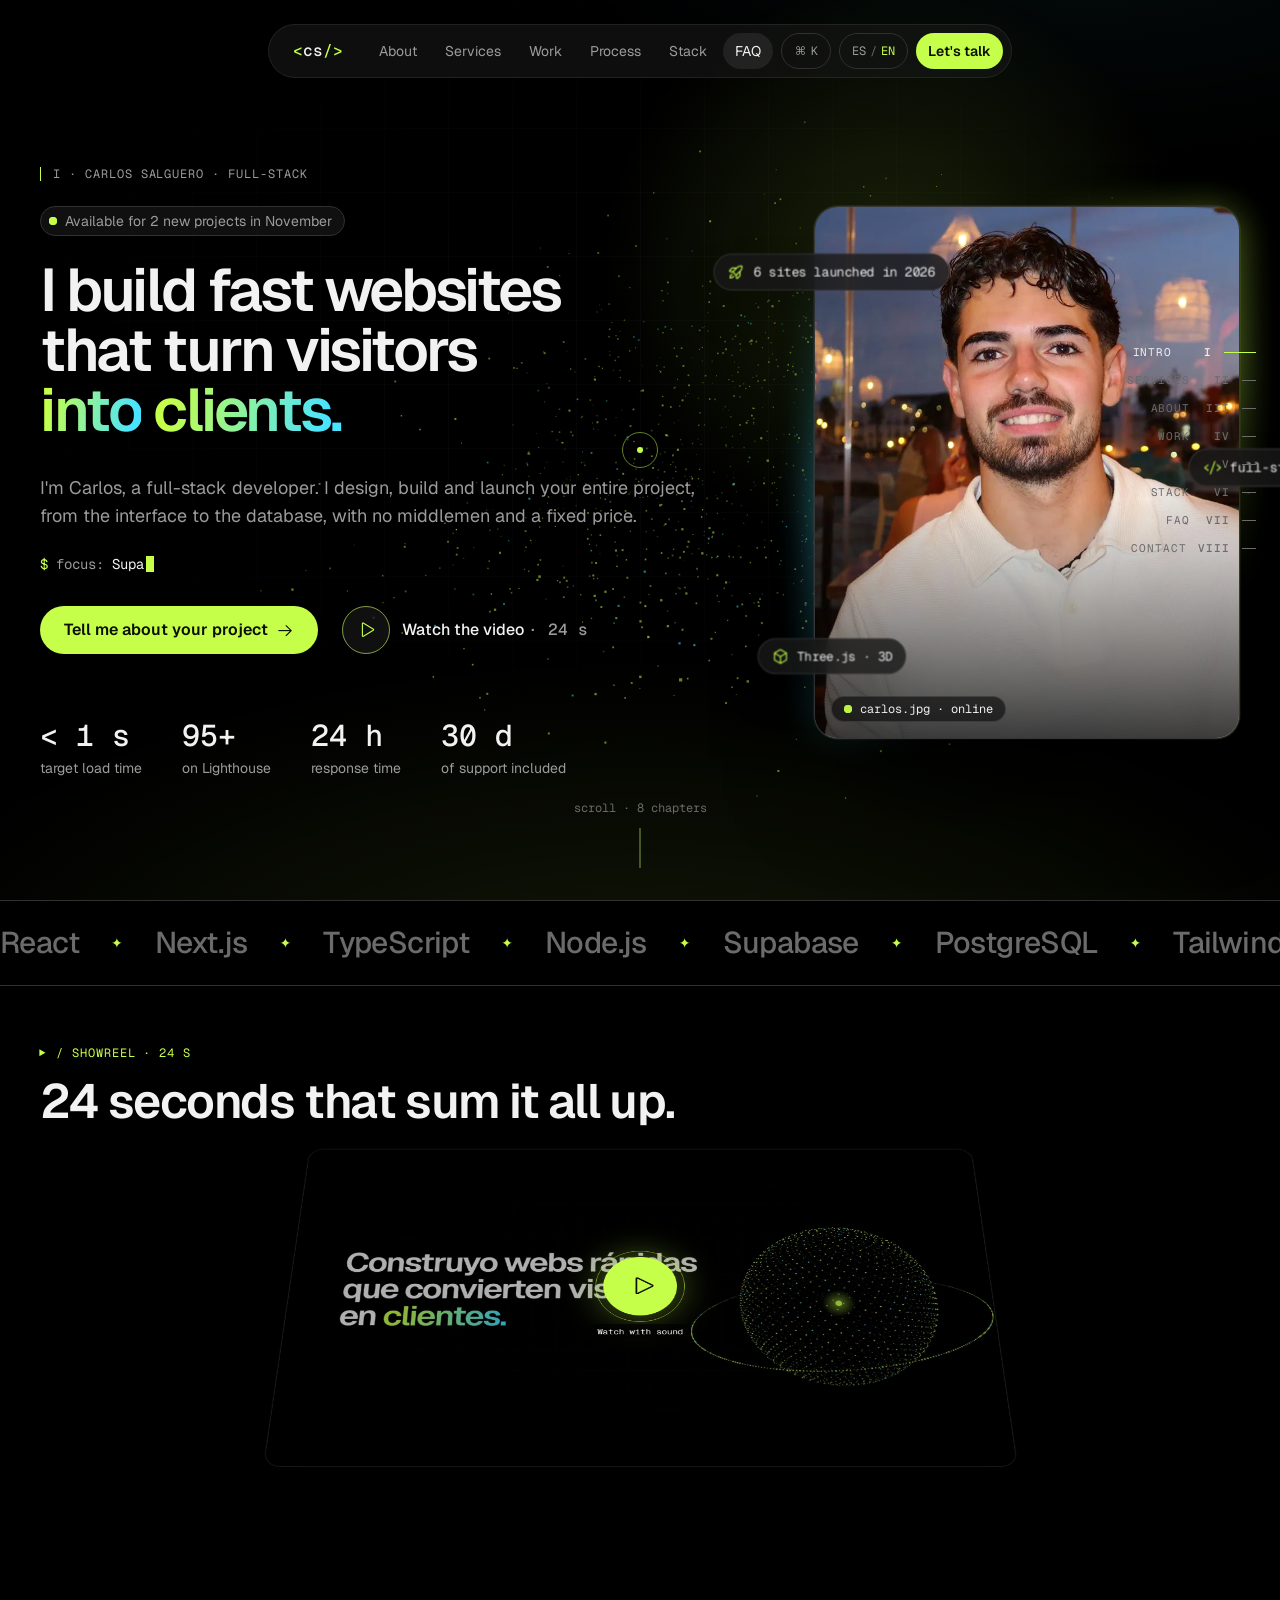
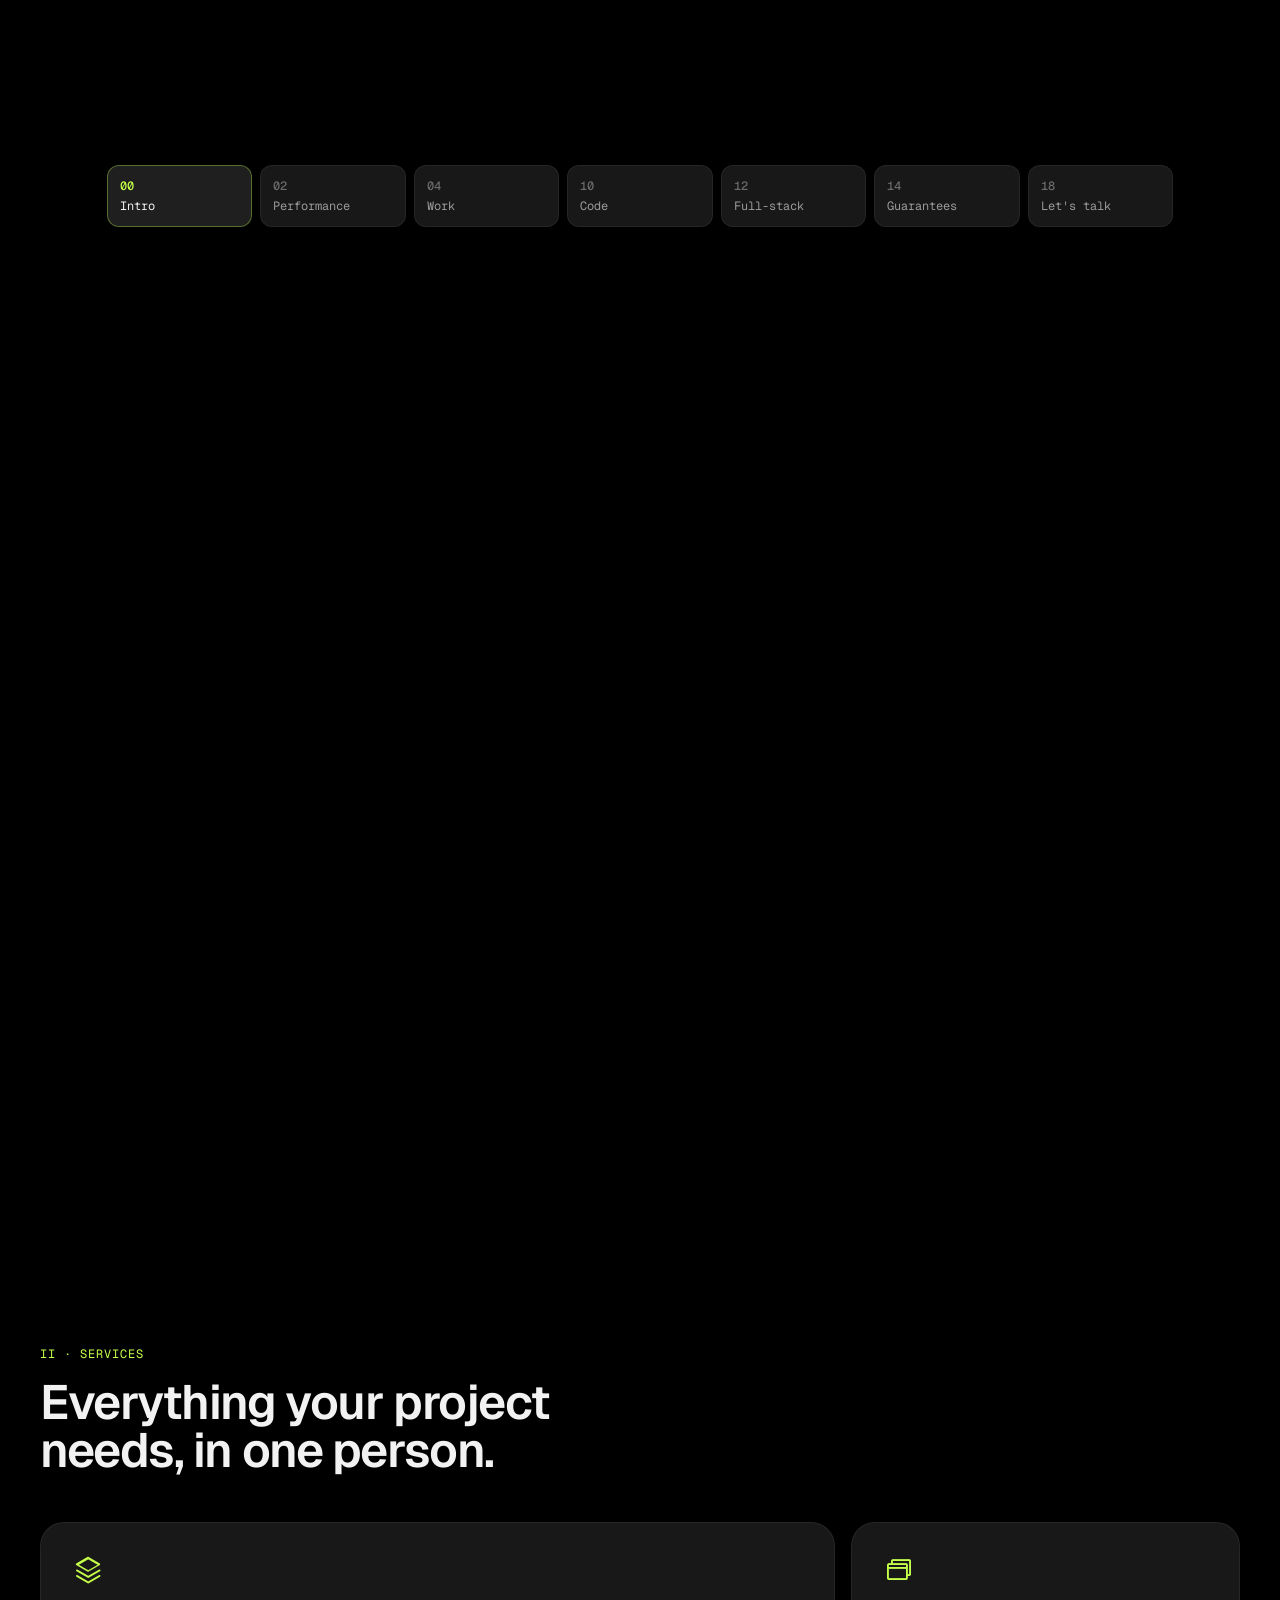
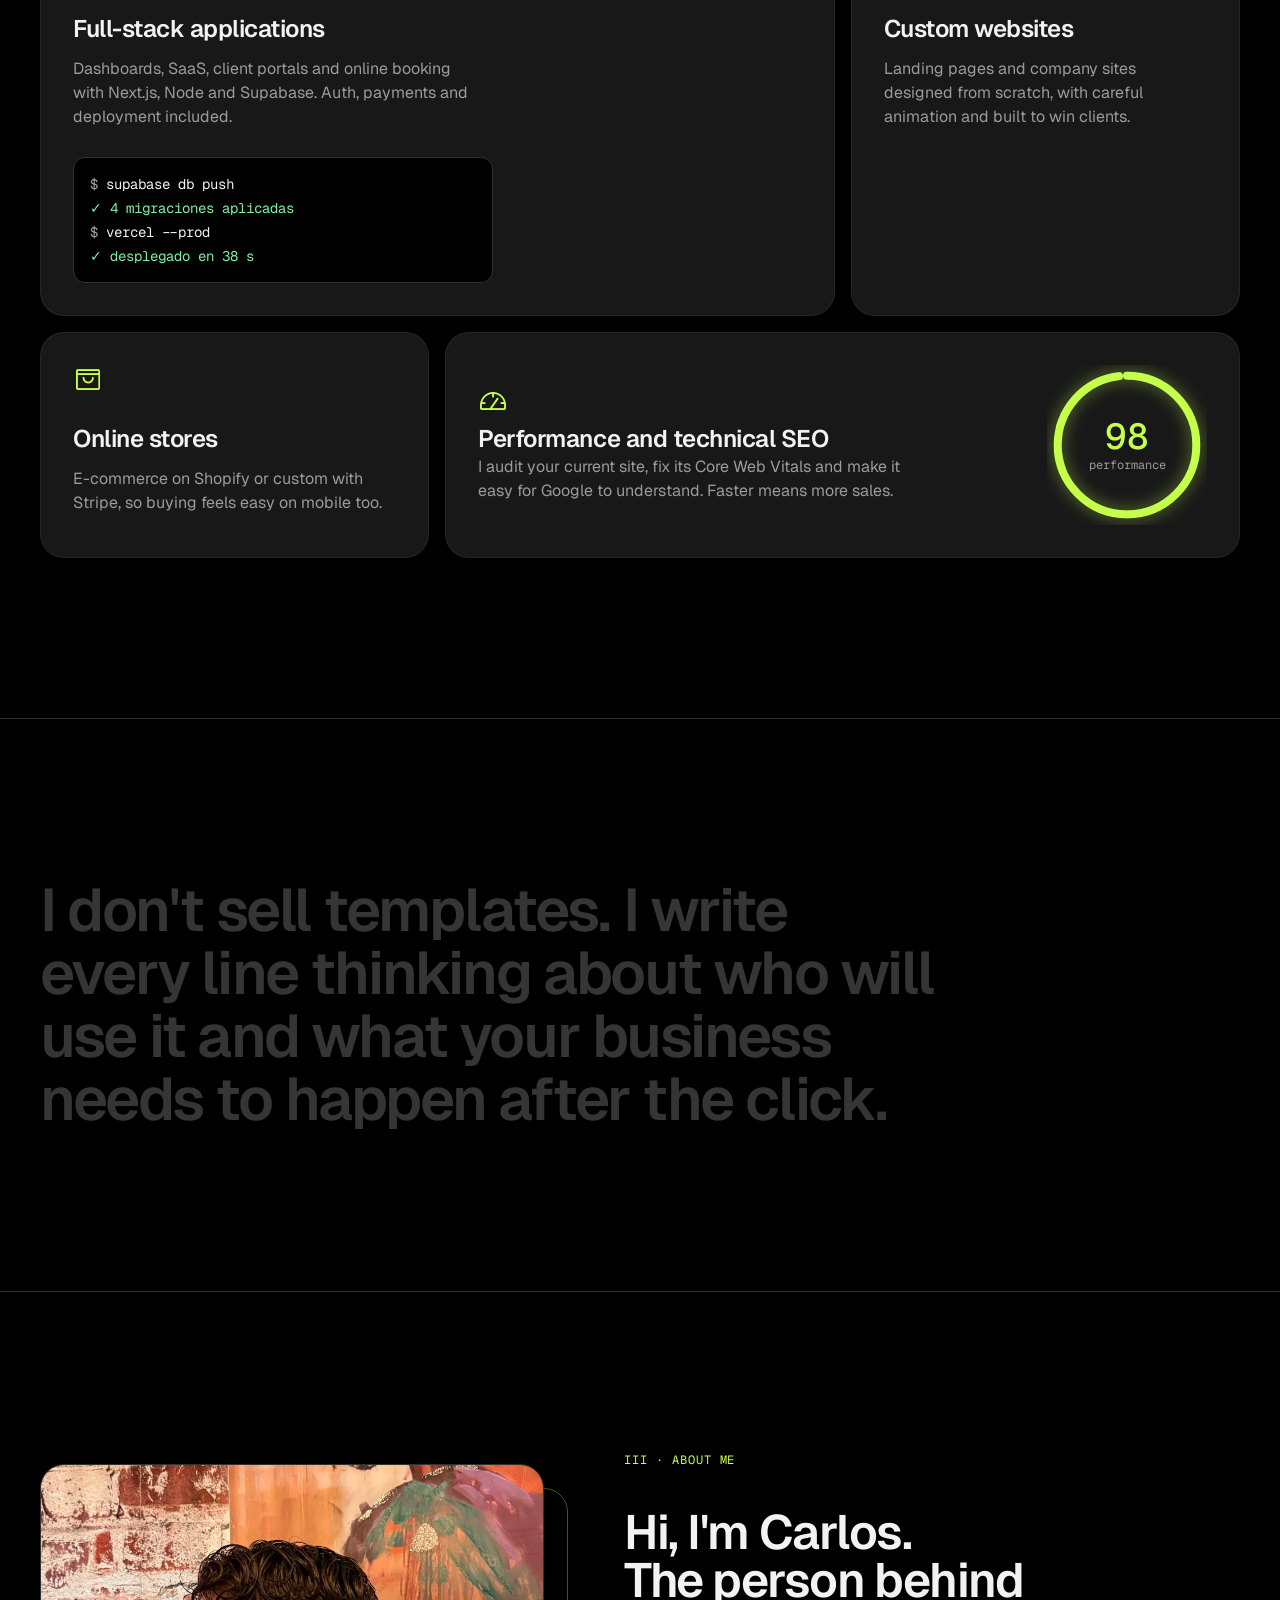
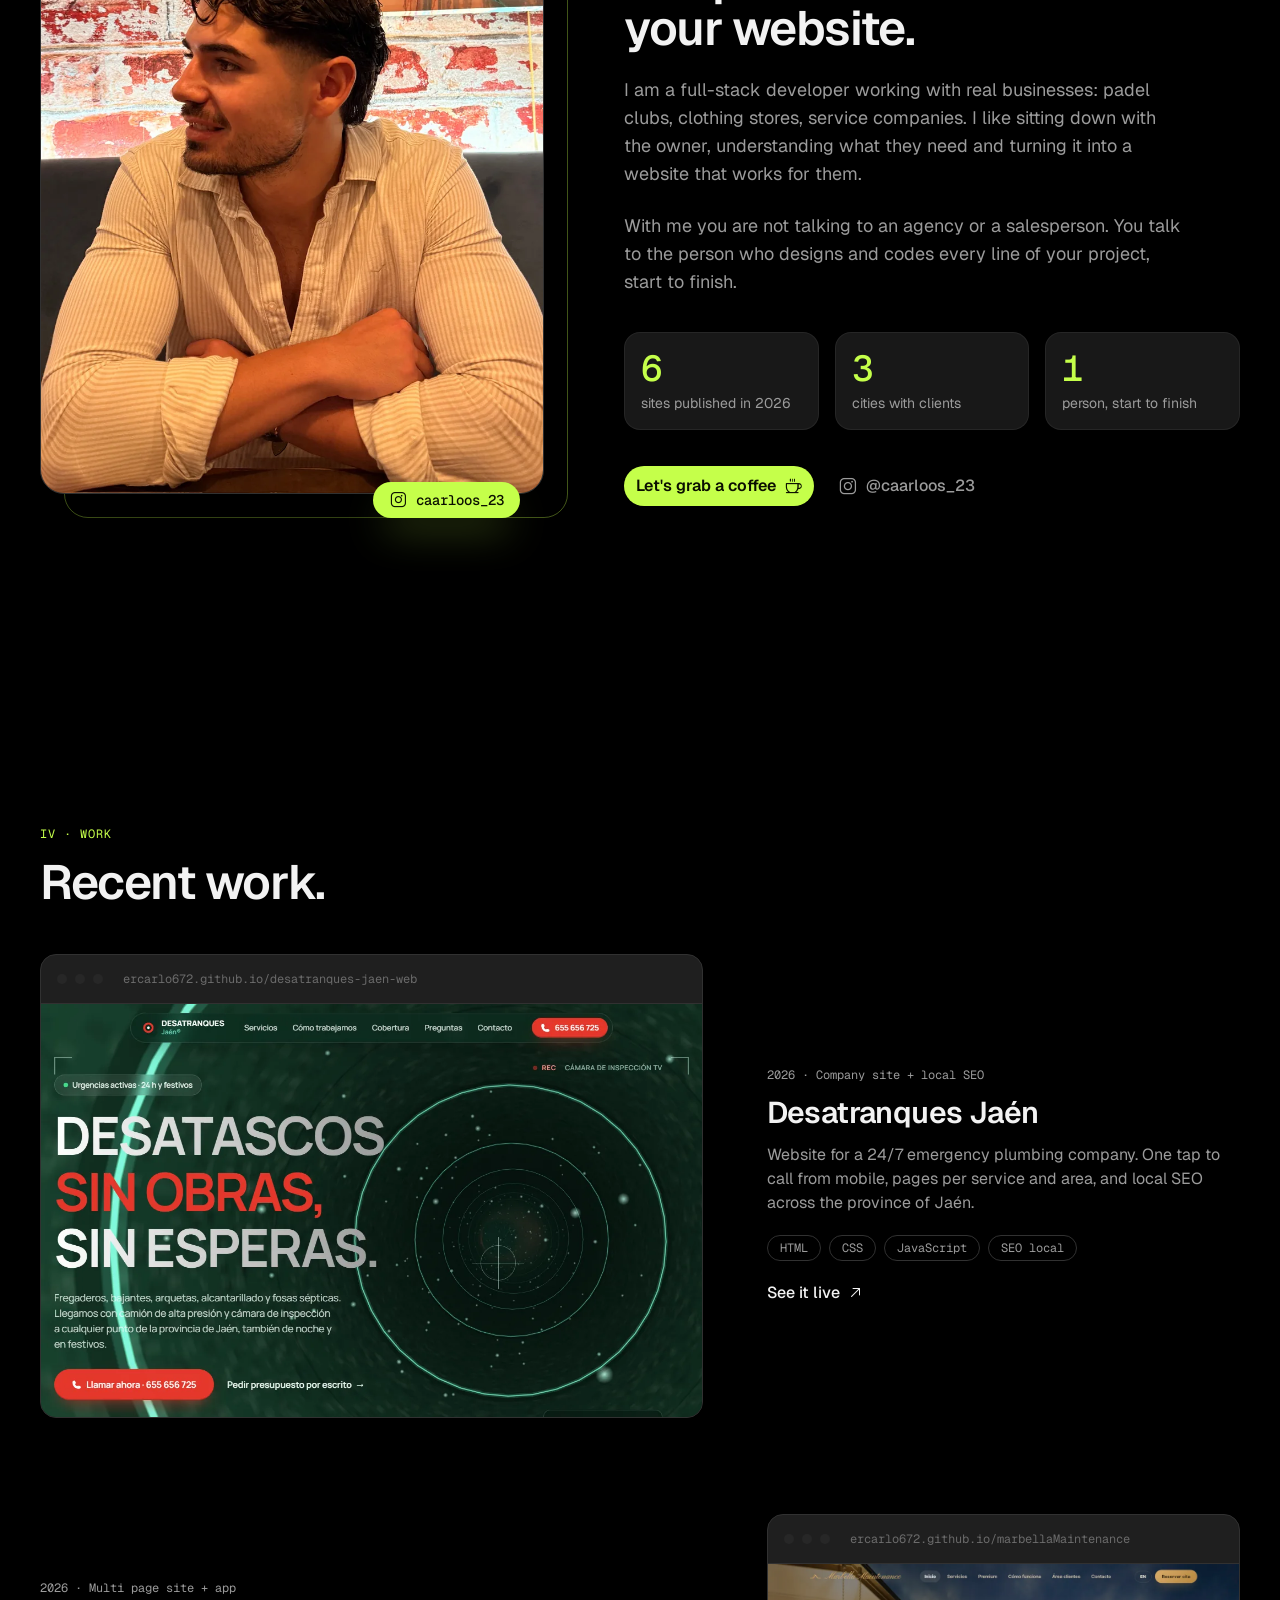
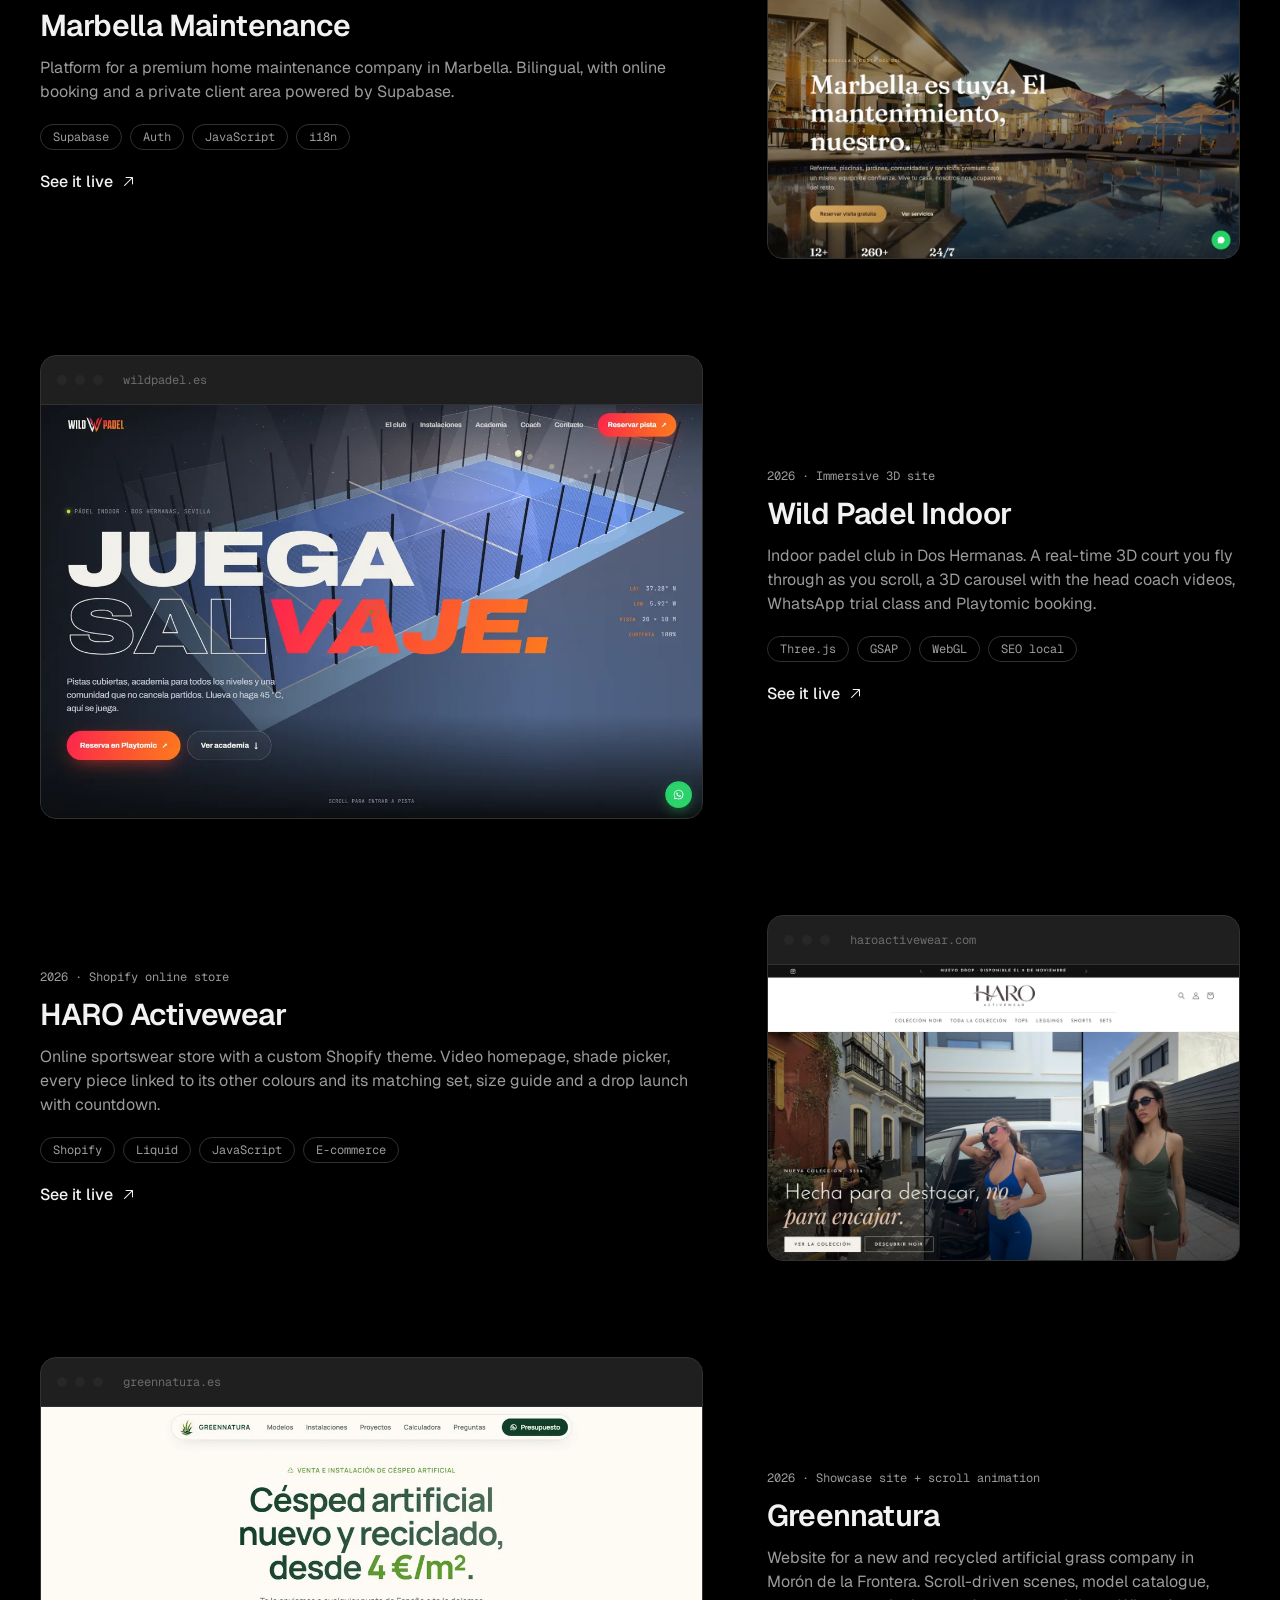
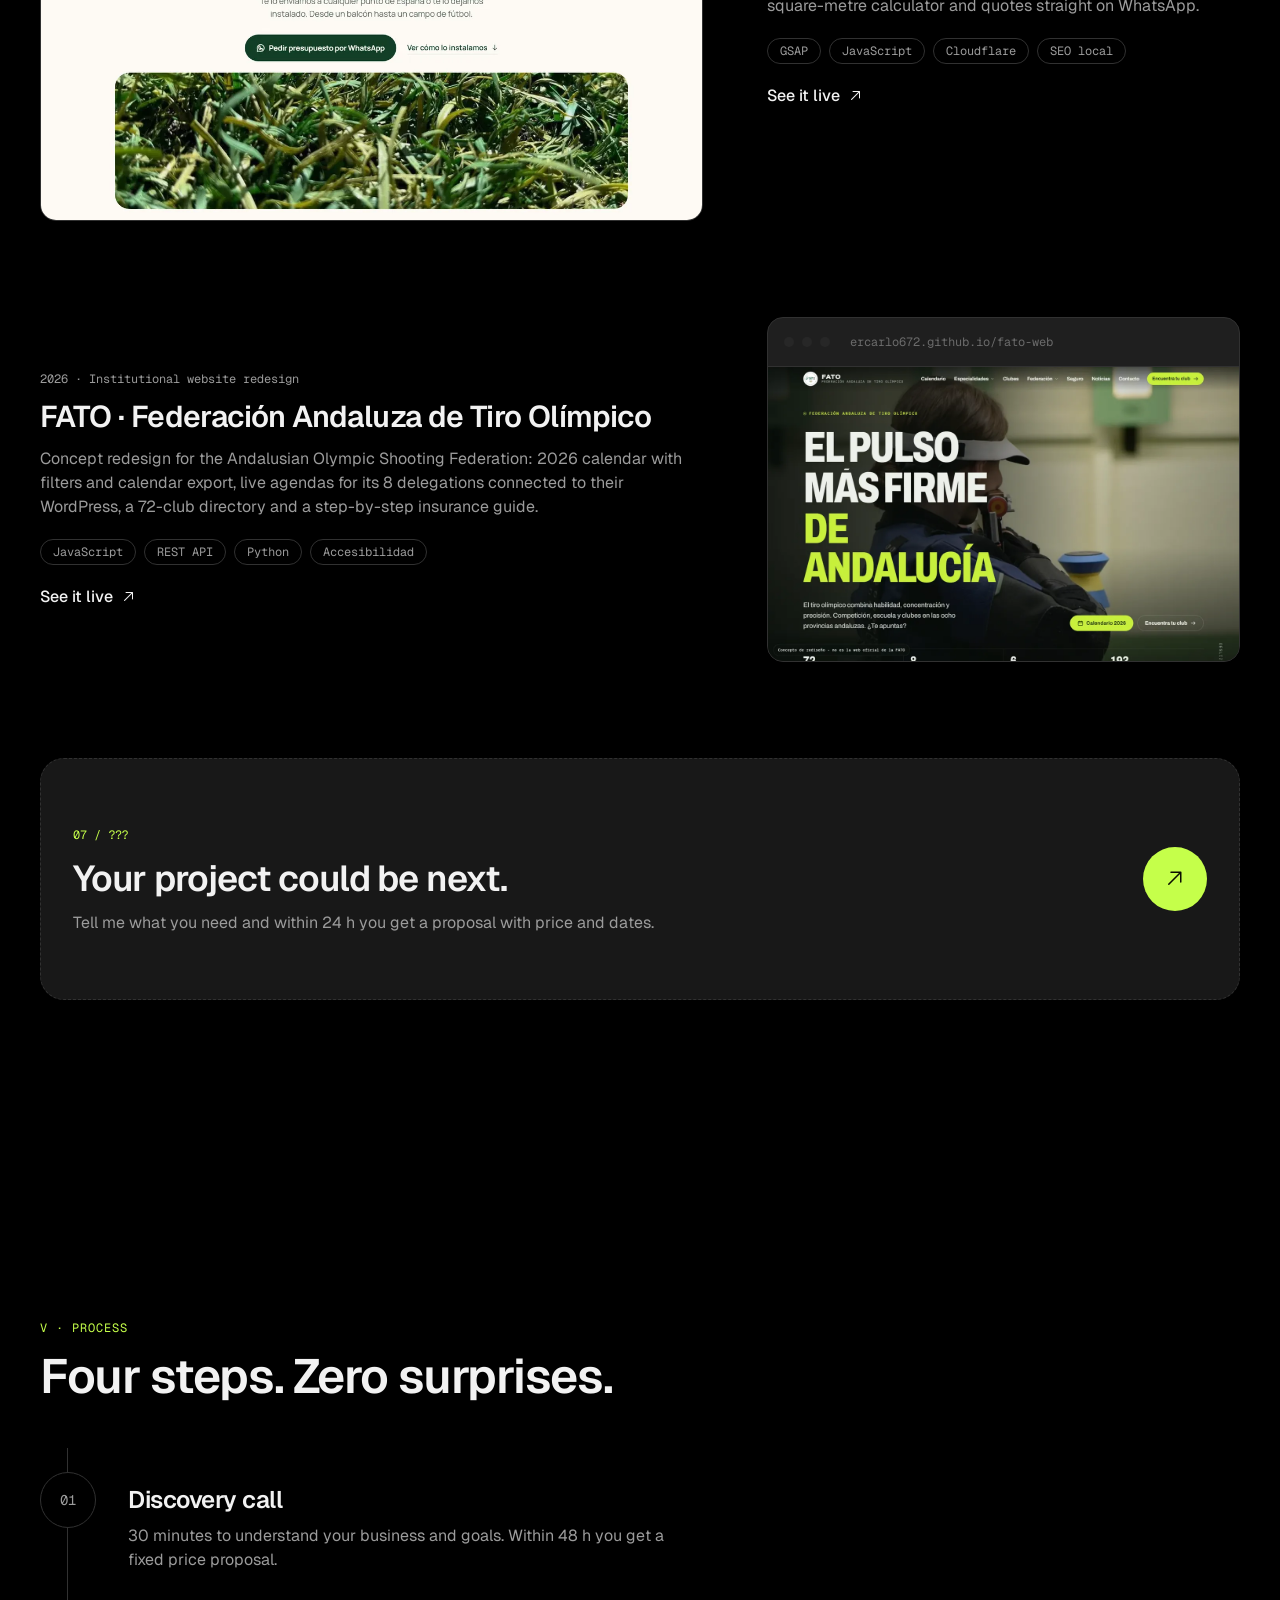
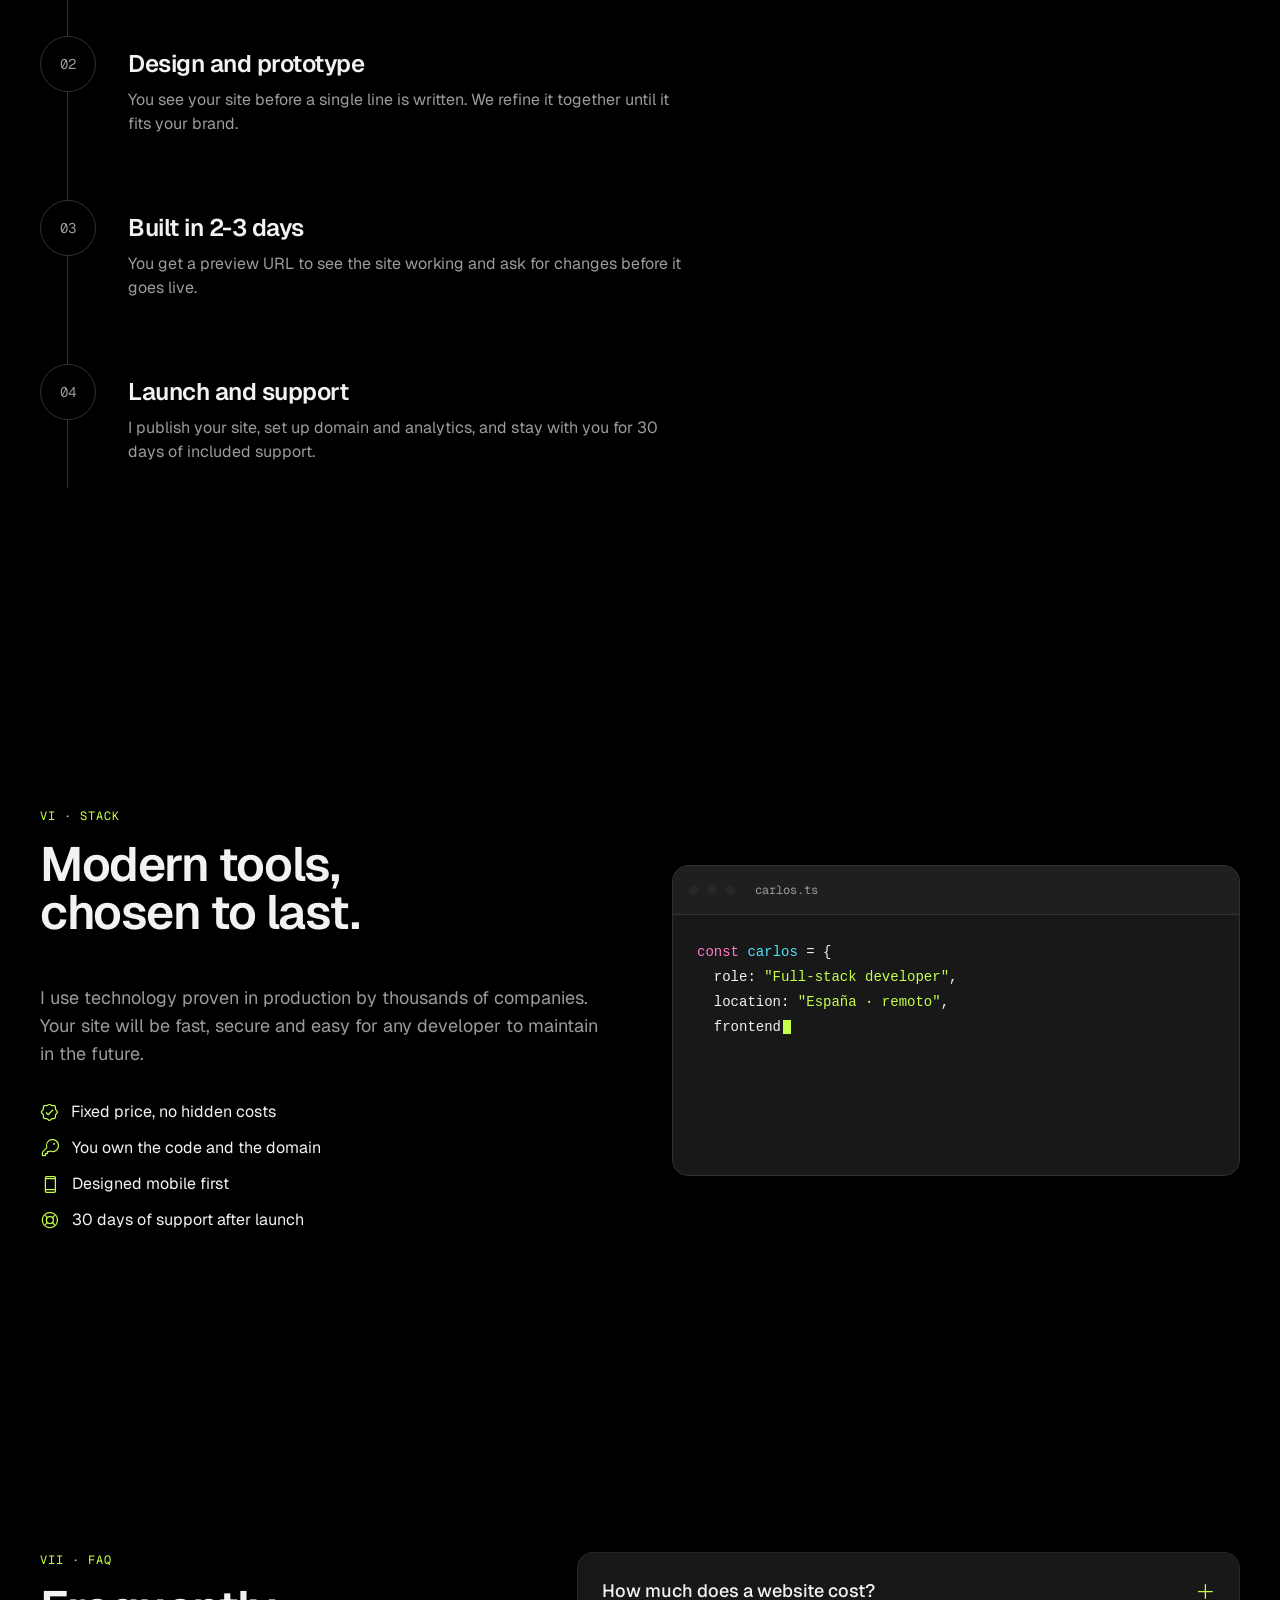
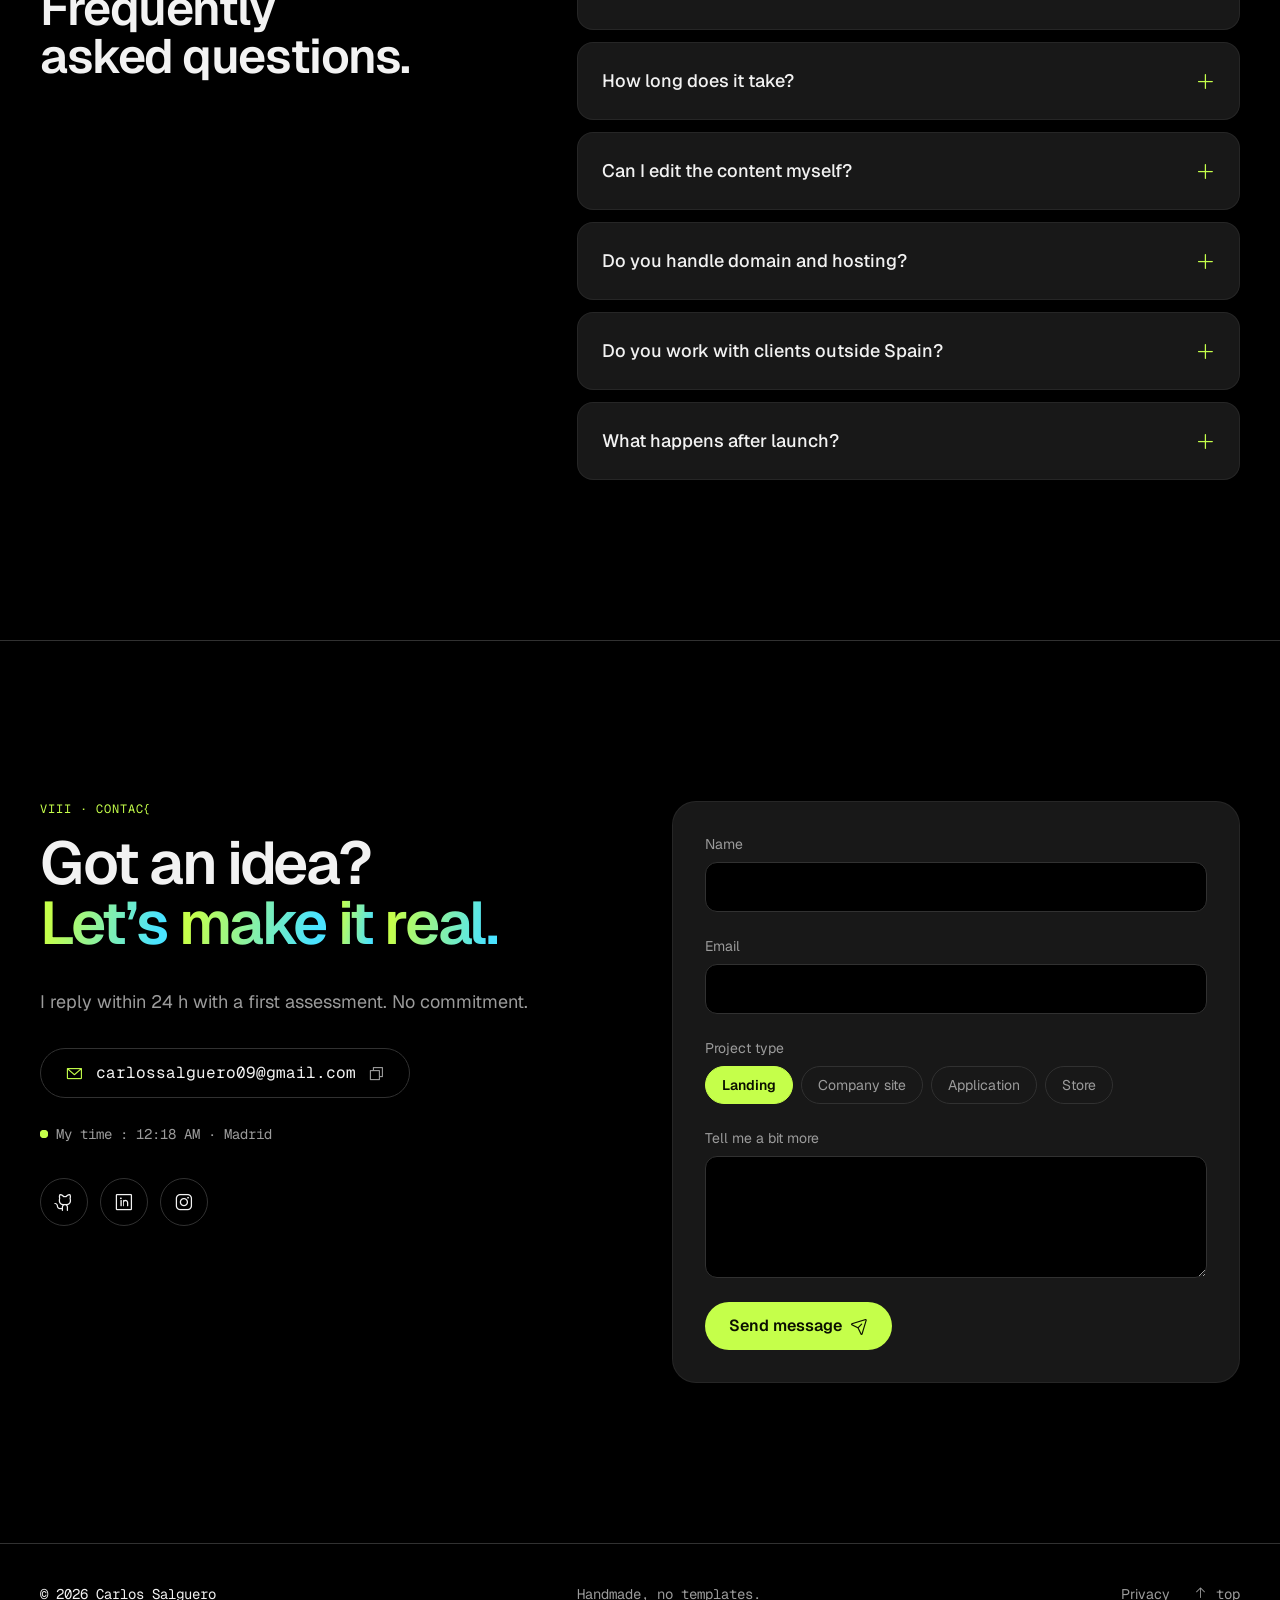
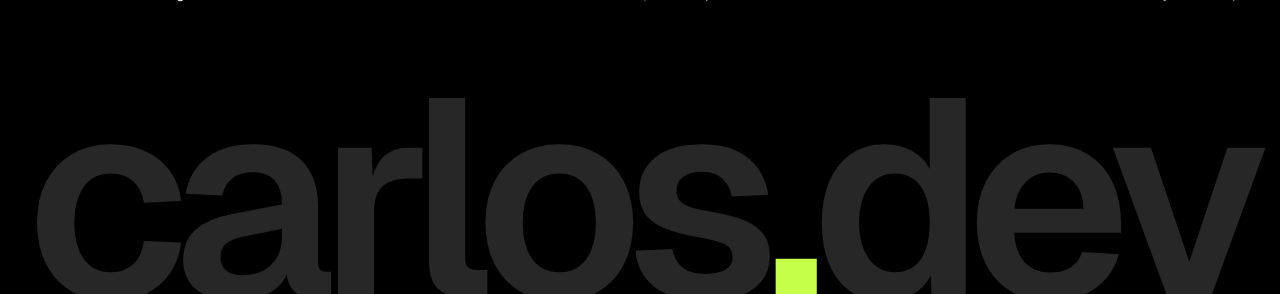
==== commit 88938ca1: "Adapta el paso 03 del proceso al plazo de 2-3 días Co-Authored-By: Claude Opus 5.5 <noreply@anthropi" ====
--- a/index.html
+++ b/index.html
@@ -352,7 +352,7 @@
         <ol class="steps" id="steps">
           <li class="step reveal"><span class="step__n mono">01</span><div><h3 data-i18n="st1.t">Llamada de descubrimiento</h3><p data-i18n="st1.d">30 minutos para entender tu negocio y tus objetivos. En 48 h recibes una propuesta con precio cerrado.</p></div></li>
           <li class="step reveal"><span class="step__n mono">02</span><div><h3 data-i18n="st2.t">Diseño y prototipo</h3><p data-i18n="st2.d">Ves tu web antes de programarla. Ajustamos juntos hasta que encaje con tu marca.</p></div></li>
-          <li class="step reveal"><span class="step__n mono">03</span><div><h3 data-i18n="st3.t">Desarrollo con entregas semanales</h3><p data-i18n="st3.d">Cada viernes tienes una URL de prueba para ver el avance real, no solo informes.</p></div></li>
+          <li class="step reveal"><span class="step__n mono">03</span><div><h3 data-i18n="st3.t">Desarrollo en 2-3 días</h3><p data-i18n="st3.d">Te paso una URL de prueba para que veas la web funcionando y pidas cambios antes de publicarla.</p></div></li>
           <li class="step reveal"><span class="step__n mono">04</span><div><h3 data-i18n="st4.t">Lanzamiento y soporte</h3><p data-i18n="st4.d">Publico tu web, configuro dominio y analítica, y te acompaño 30 días con soporte incluido.</p></div></li>
         </ol>
       </div>
@@ -472,6 +472,6 @@
 
   <div class="toast mono" id="toast" role="status"></div>
 
-  <script src="main.js?v=20261022b" defer></script>
+  <script src="main.js?v=20261022c" defer></script>
 </body>
 </html>
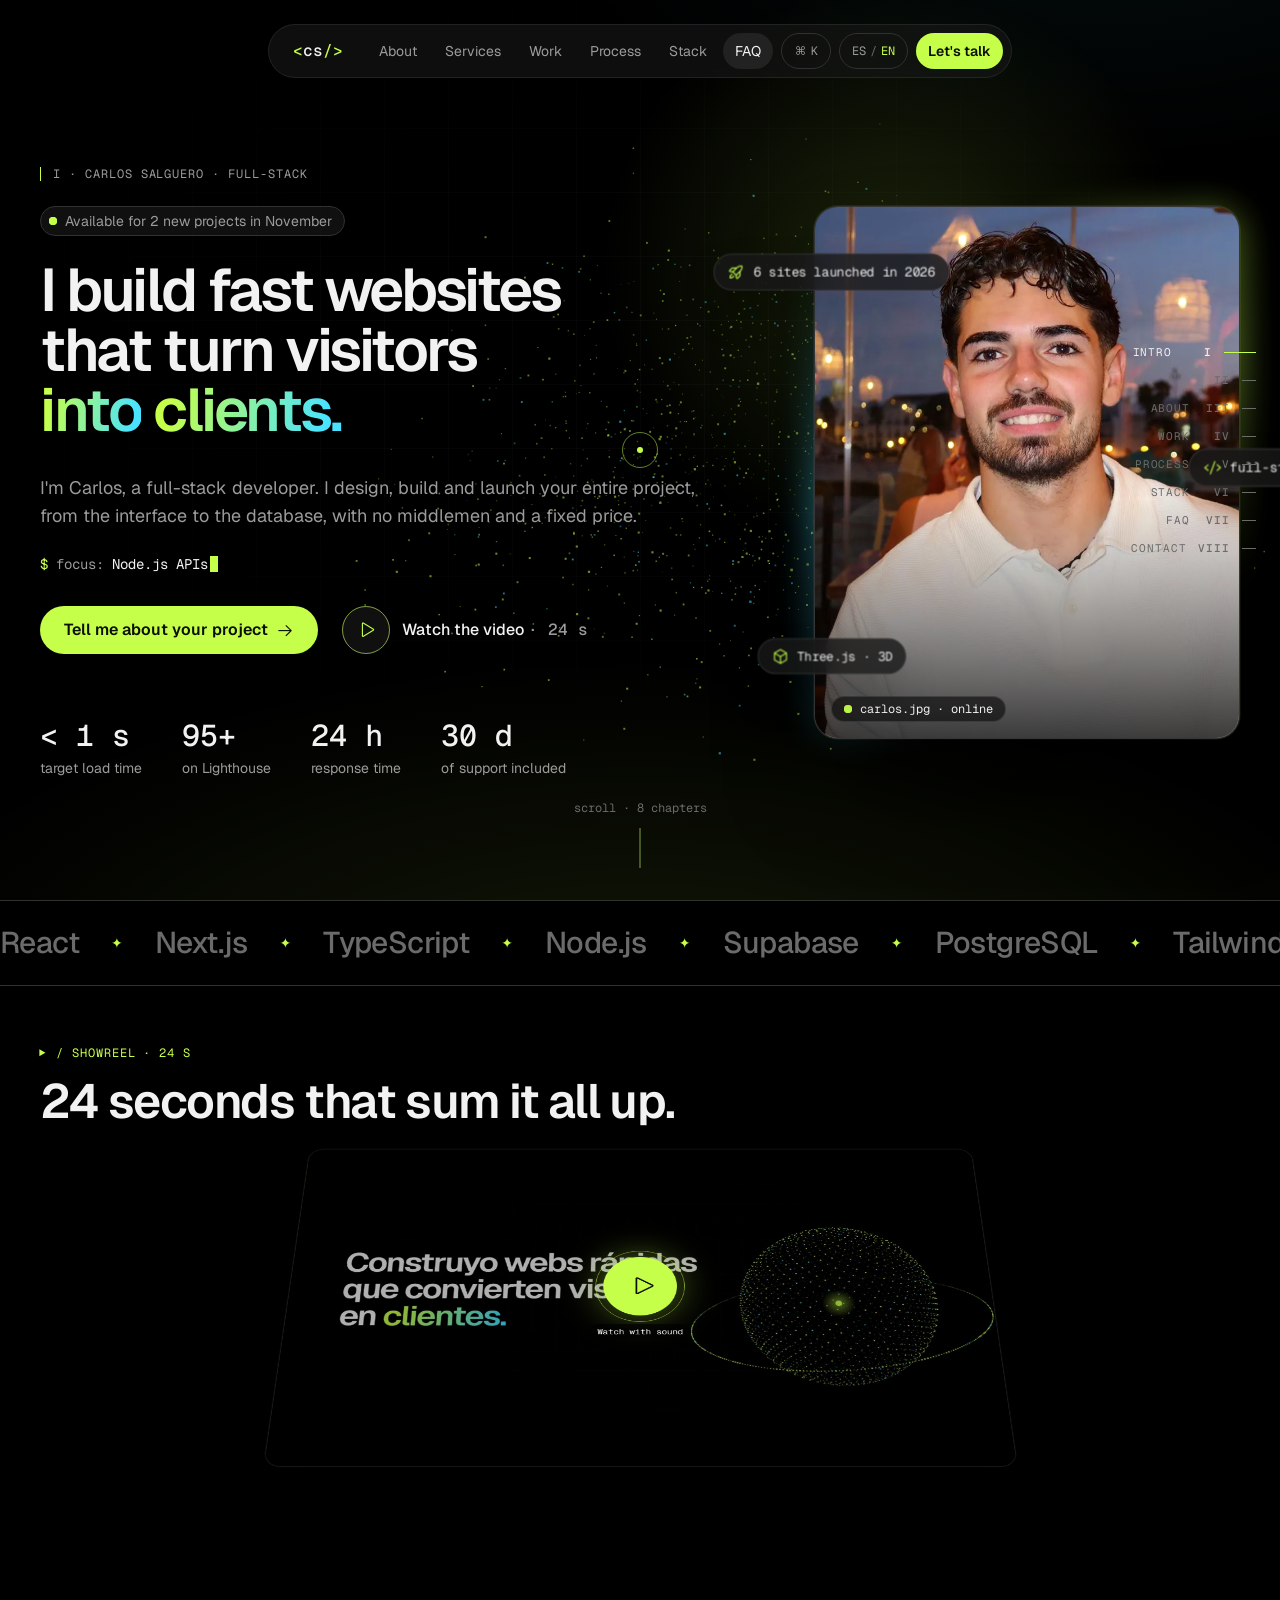
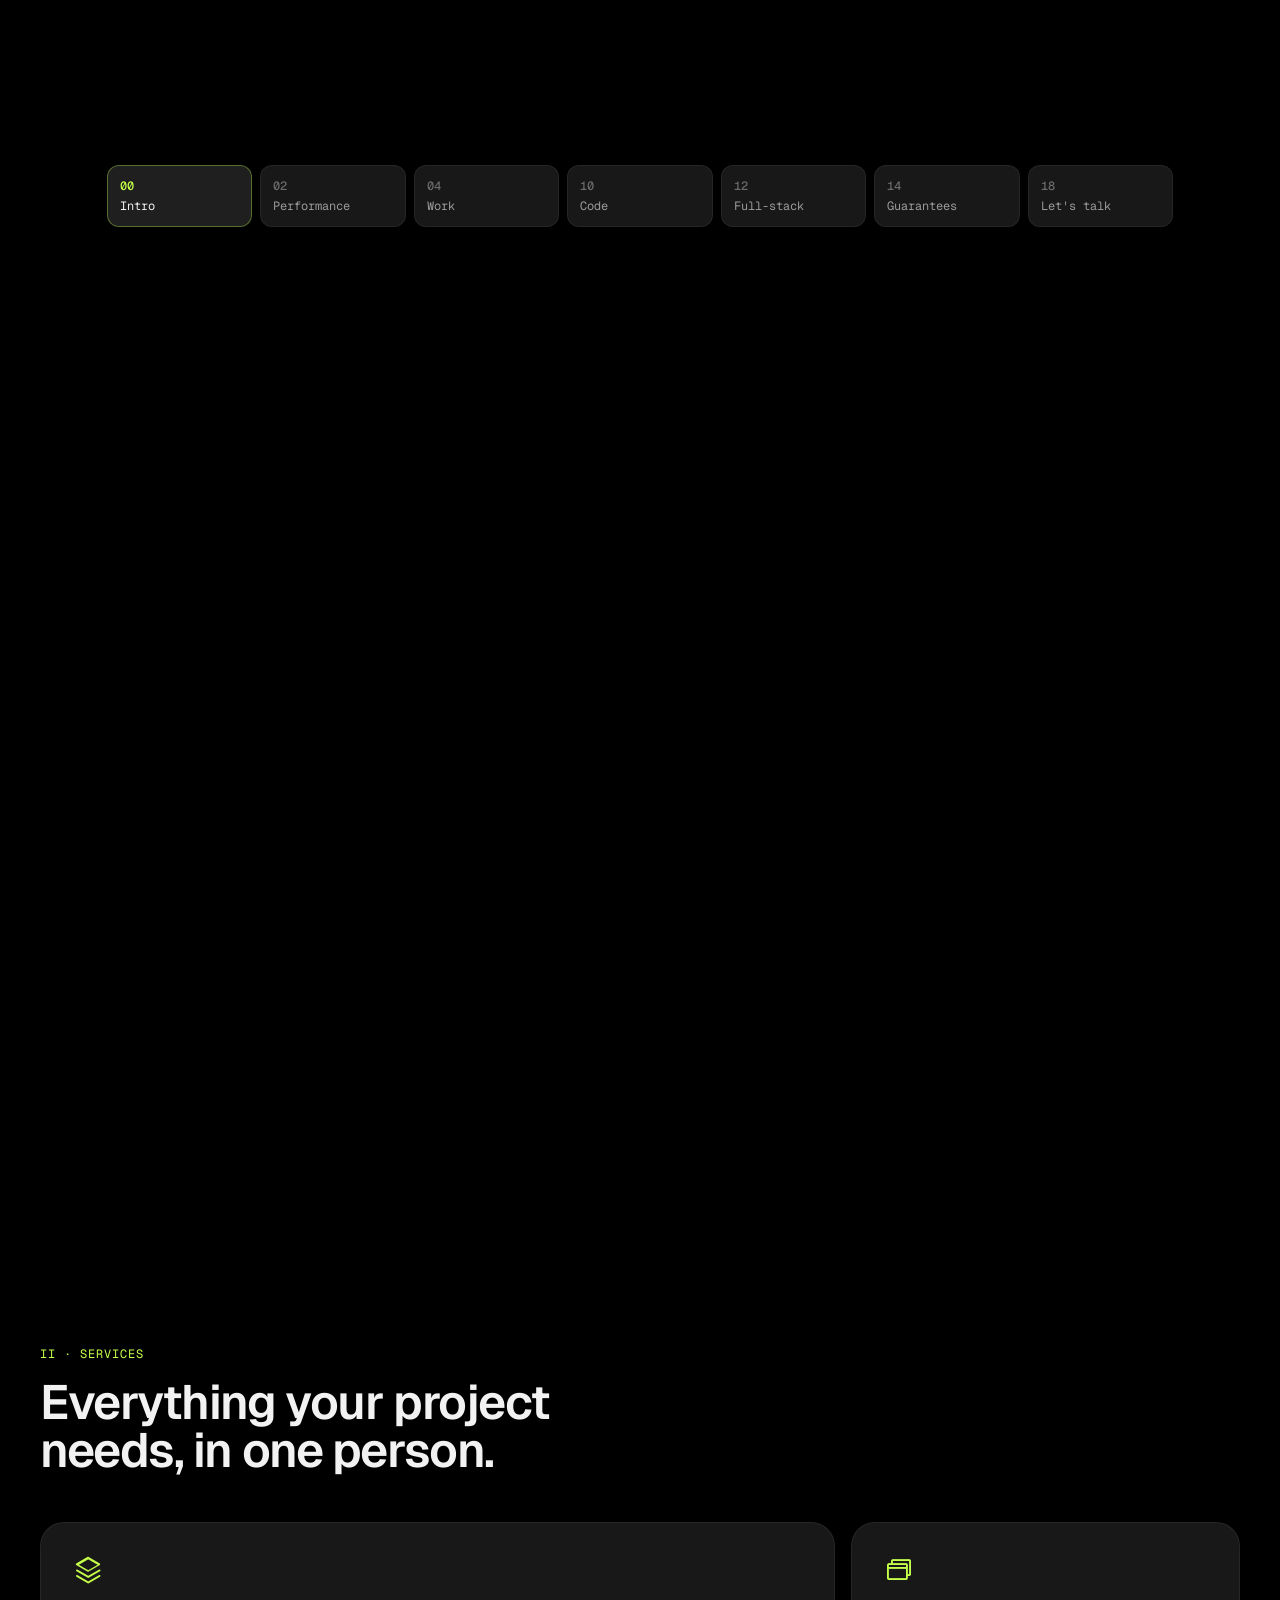
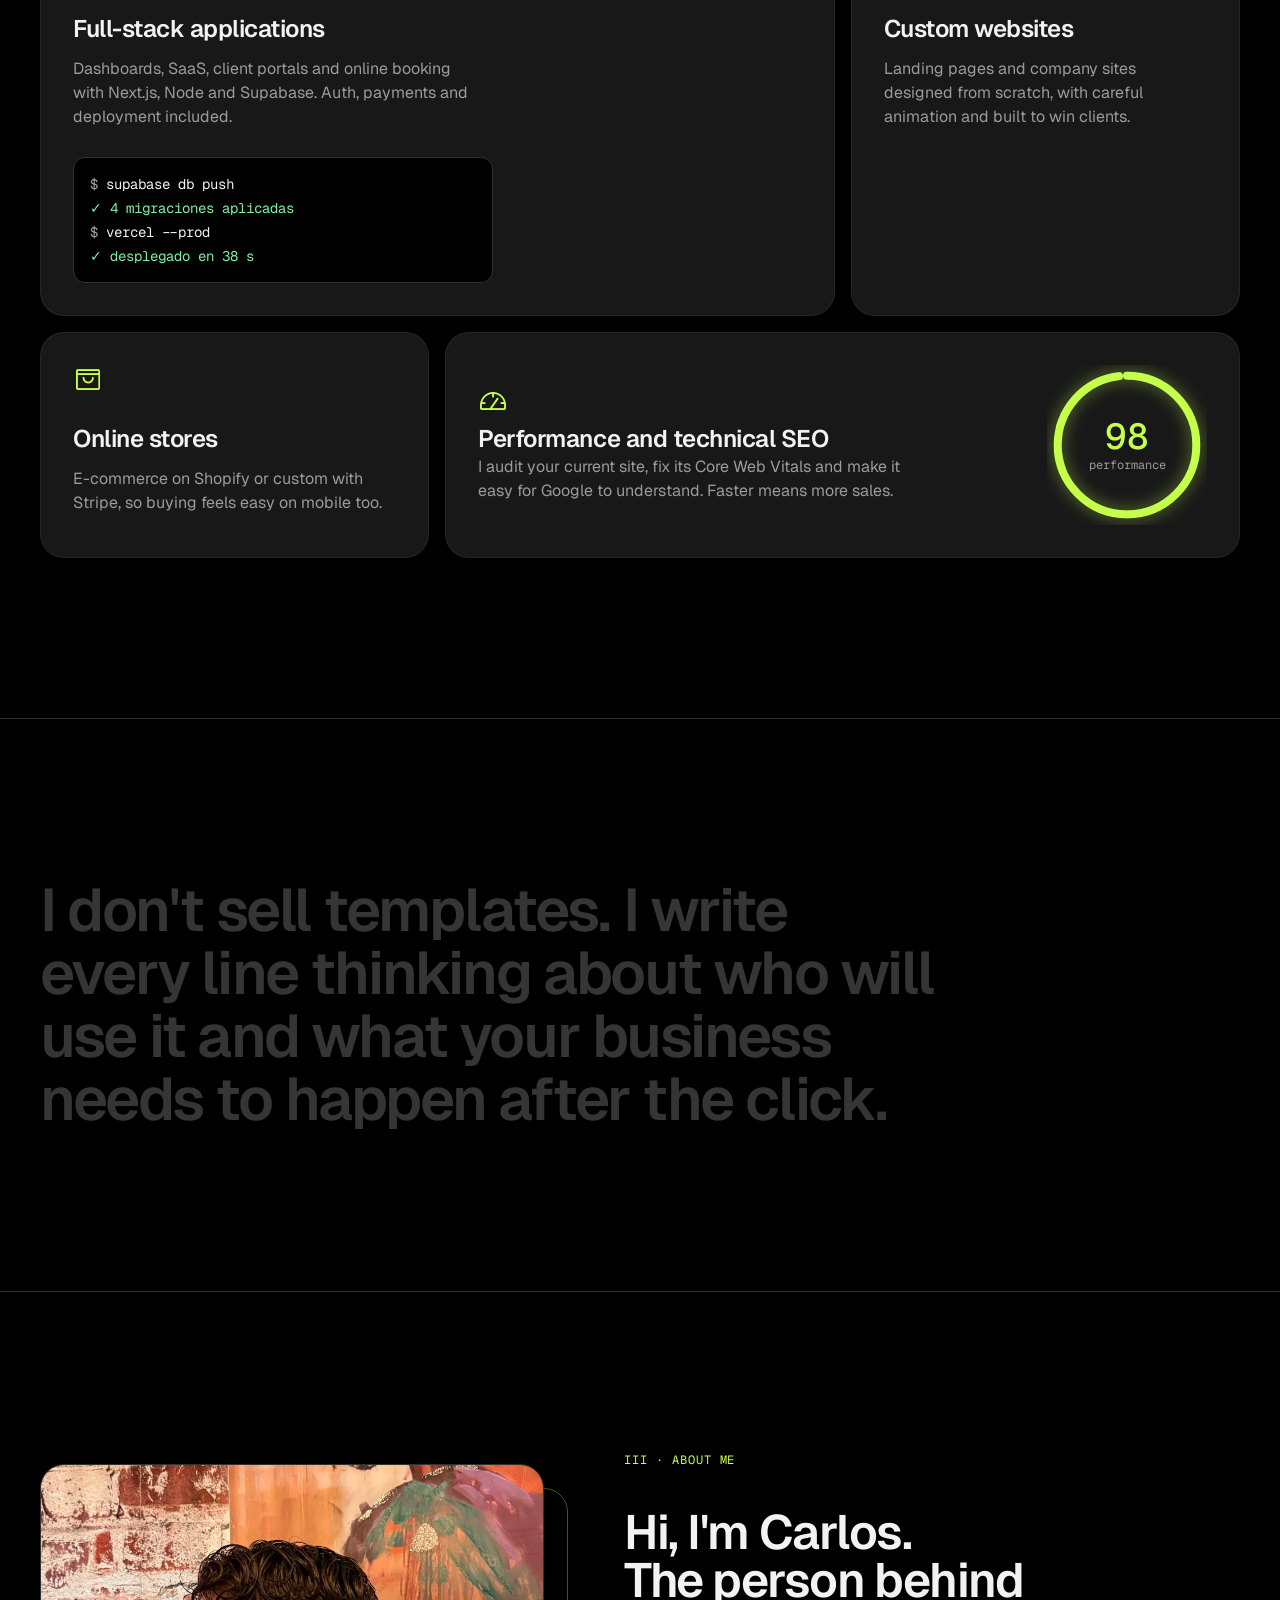
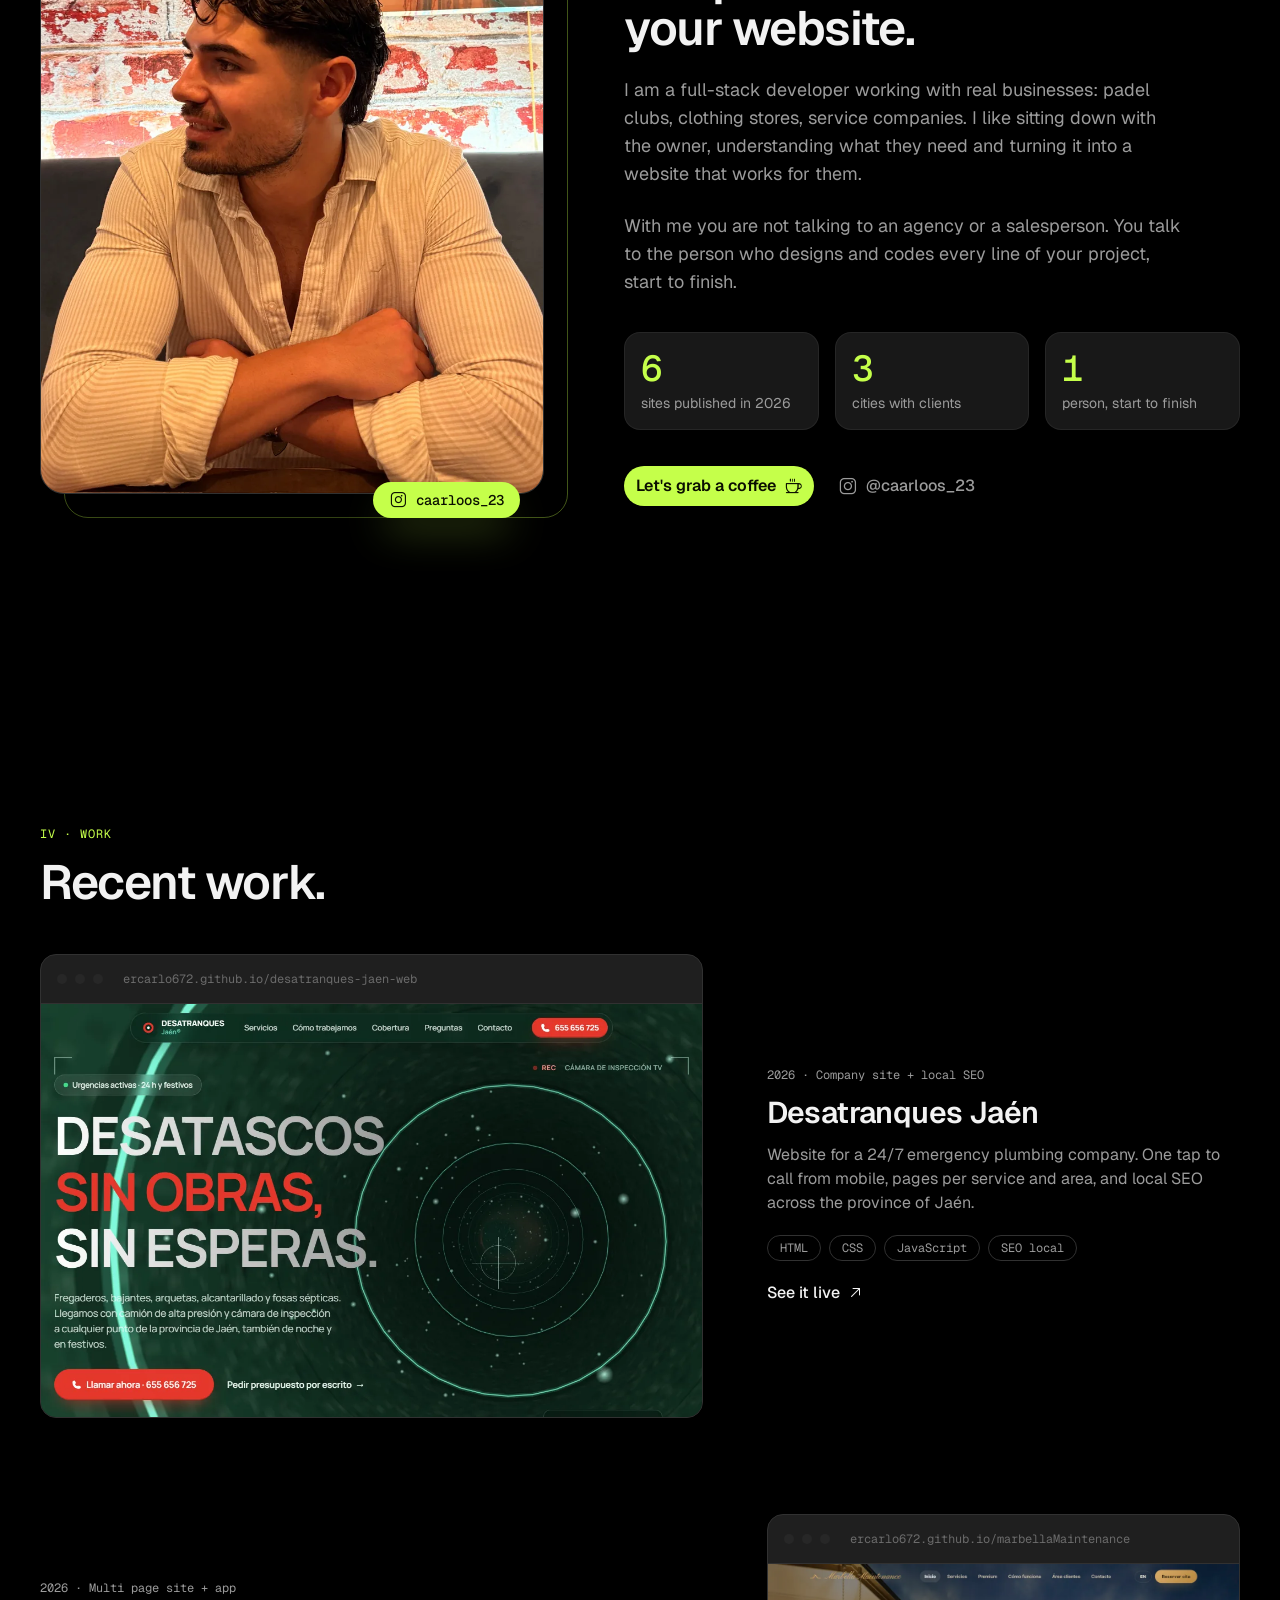
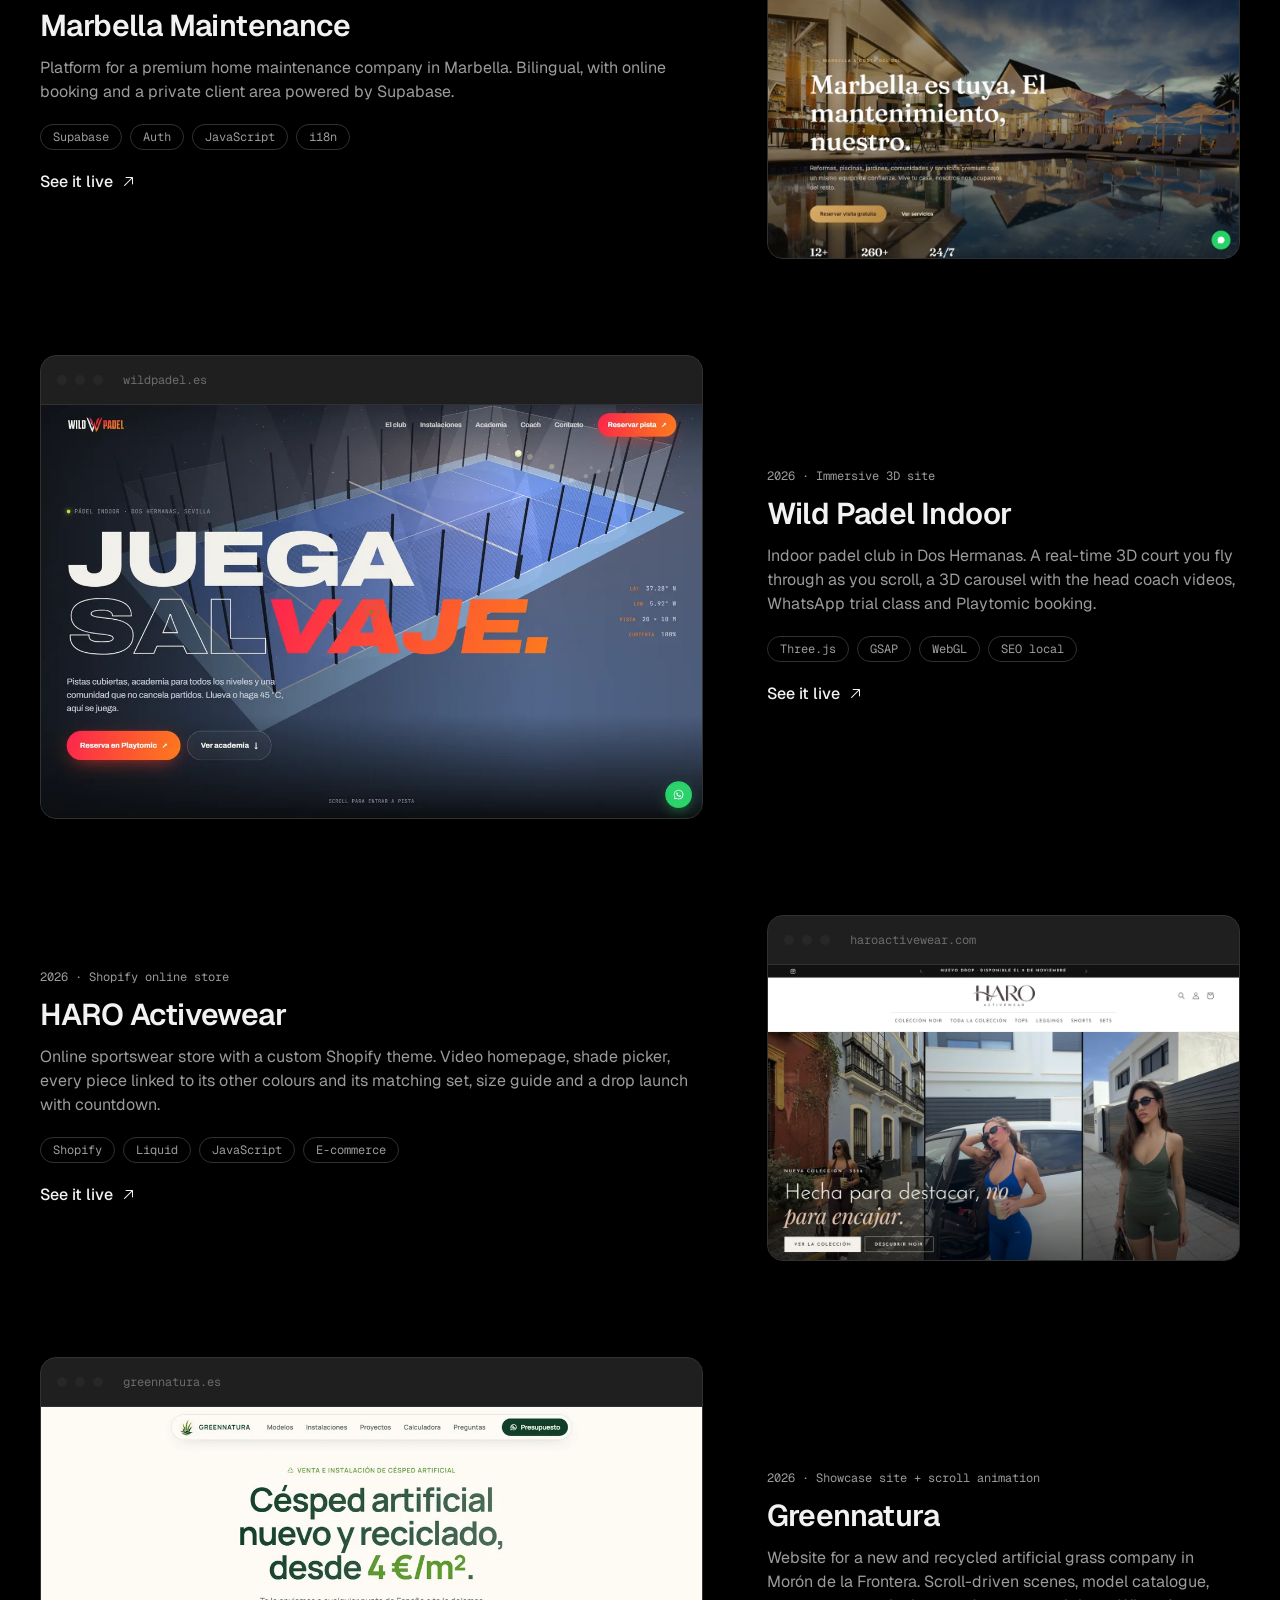
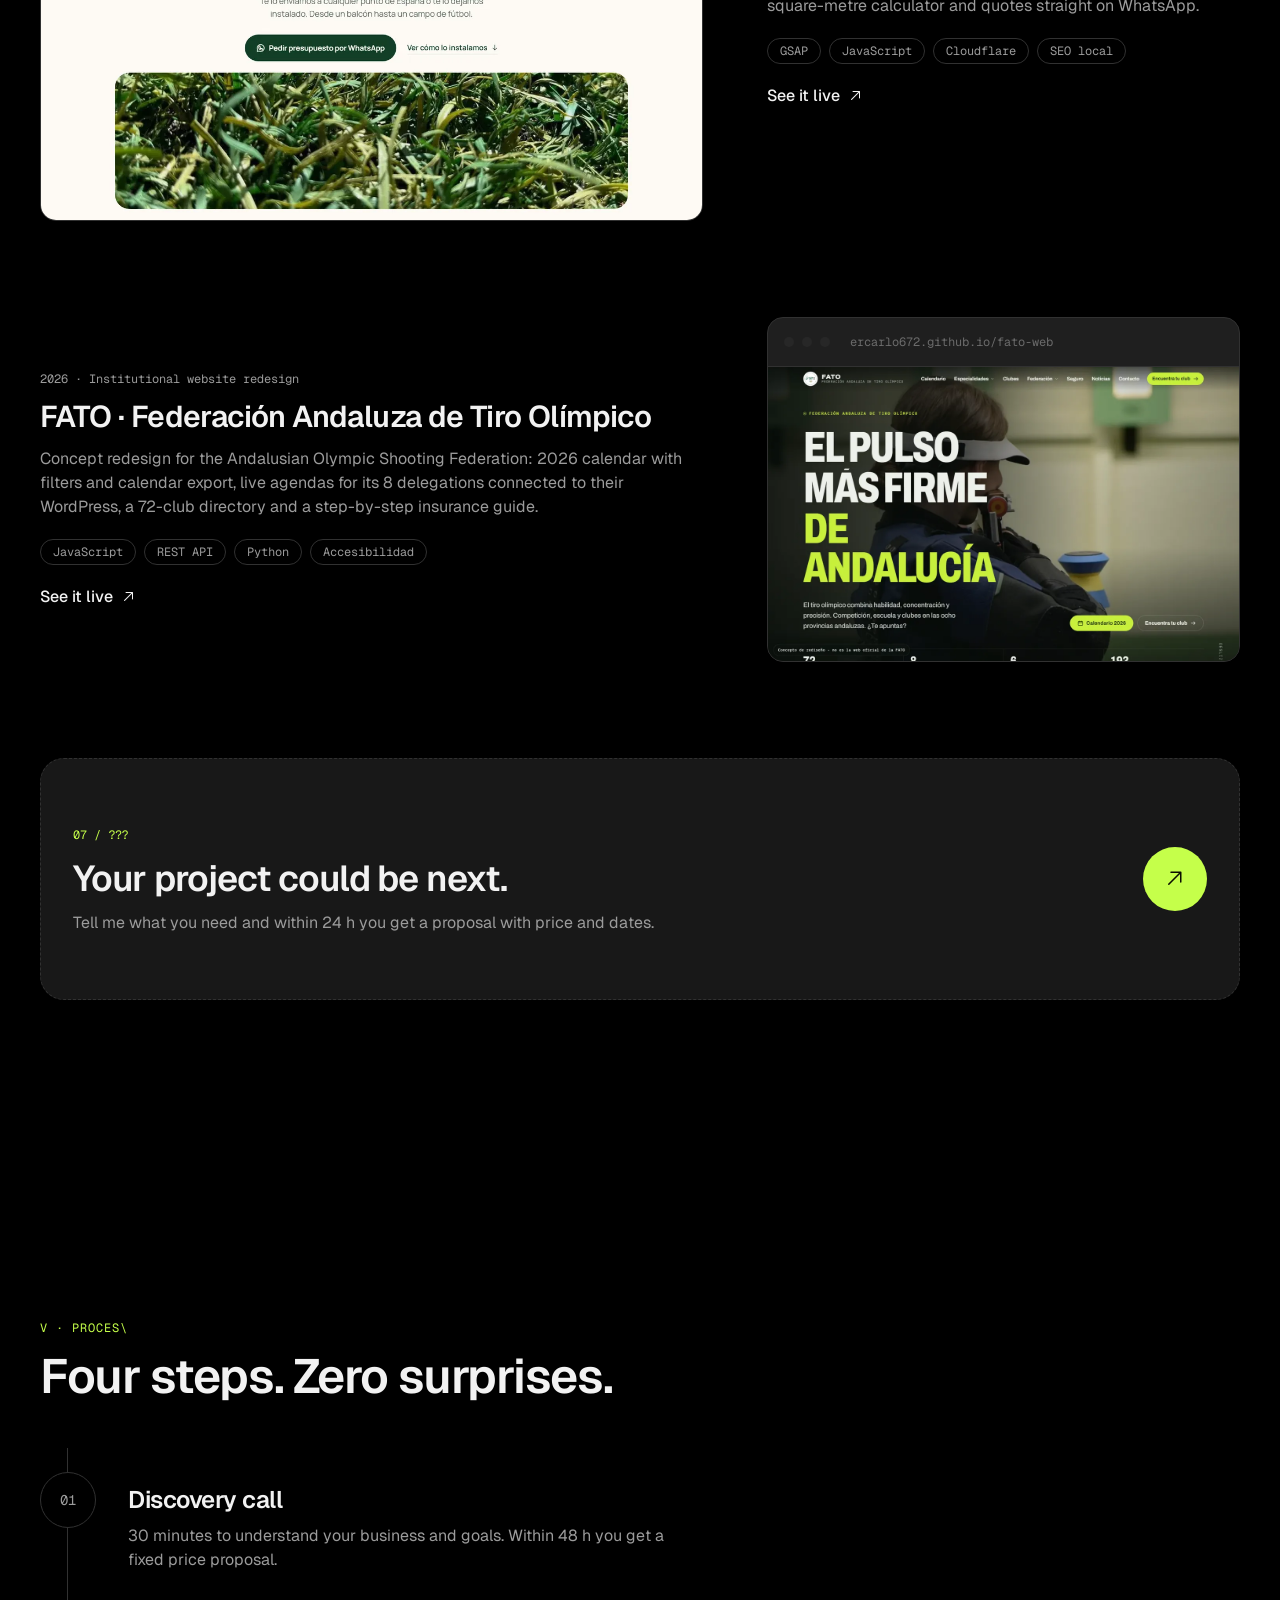
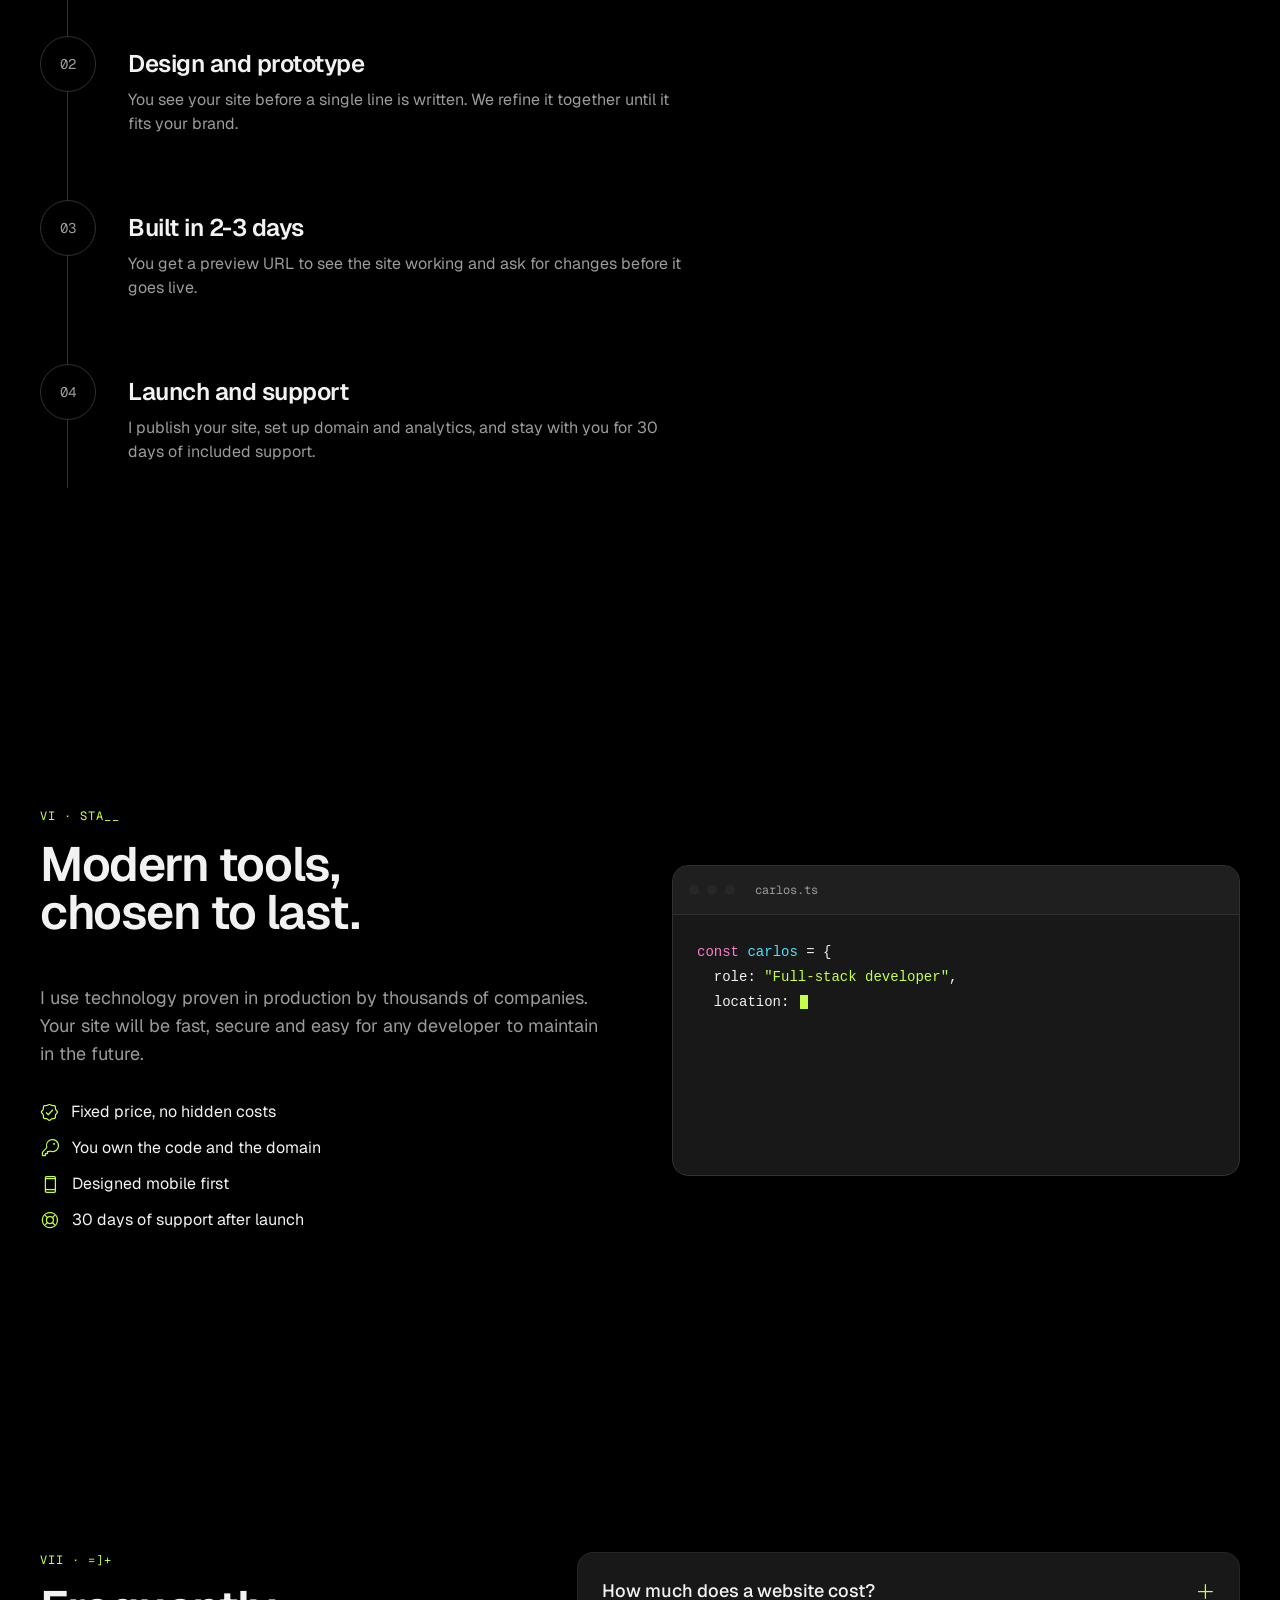
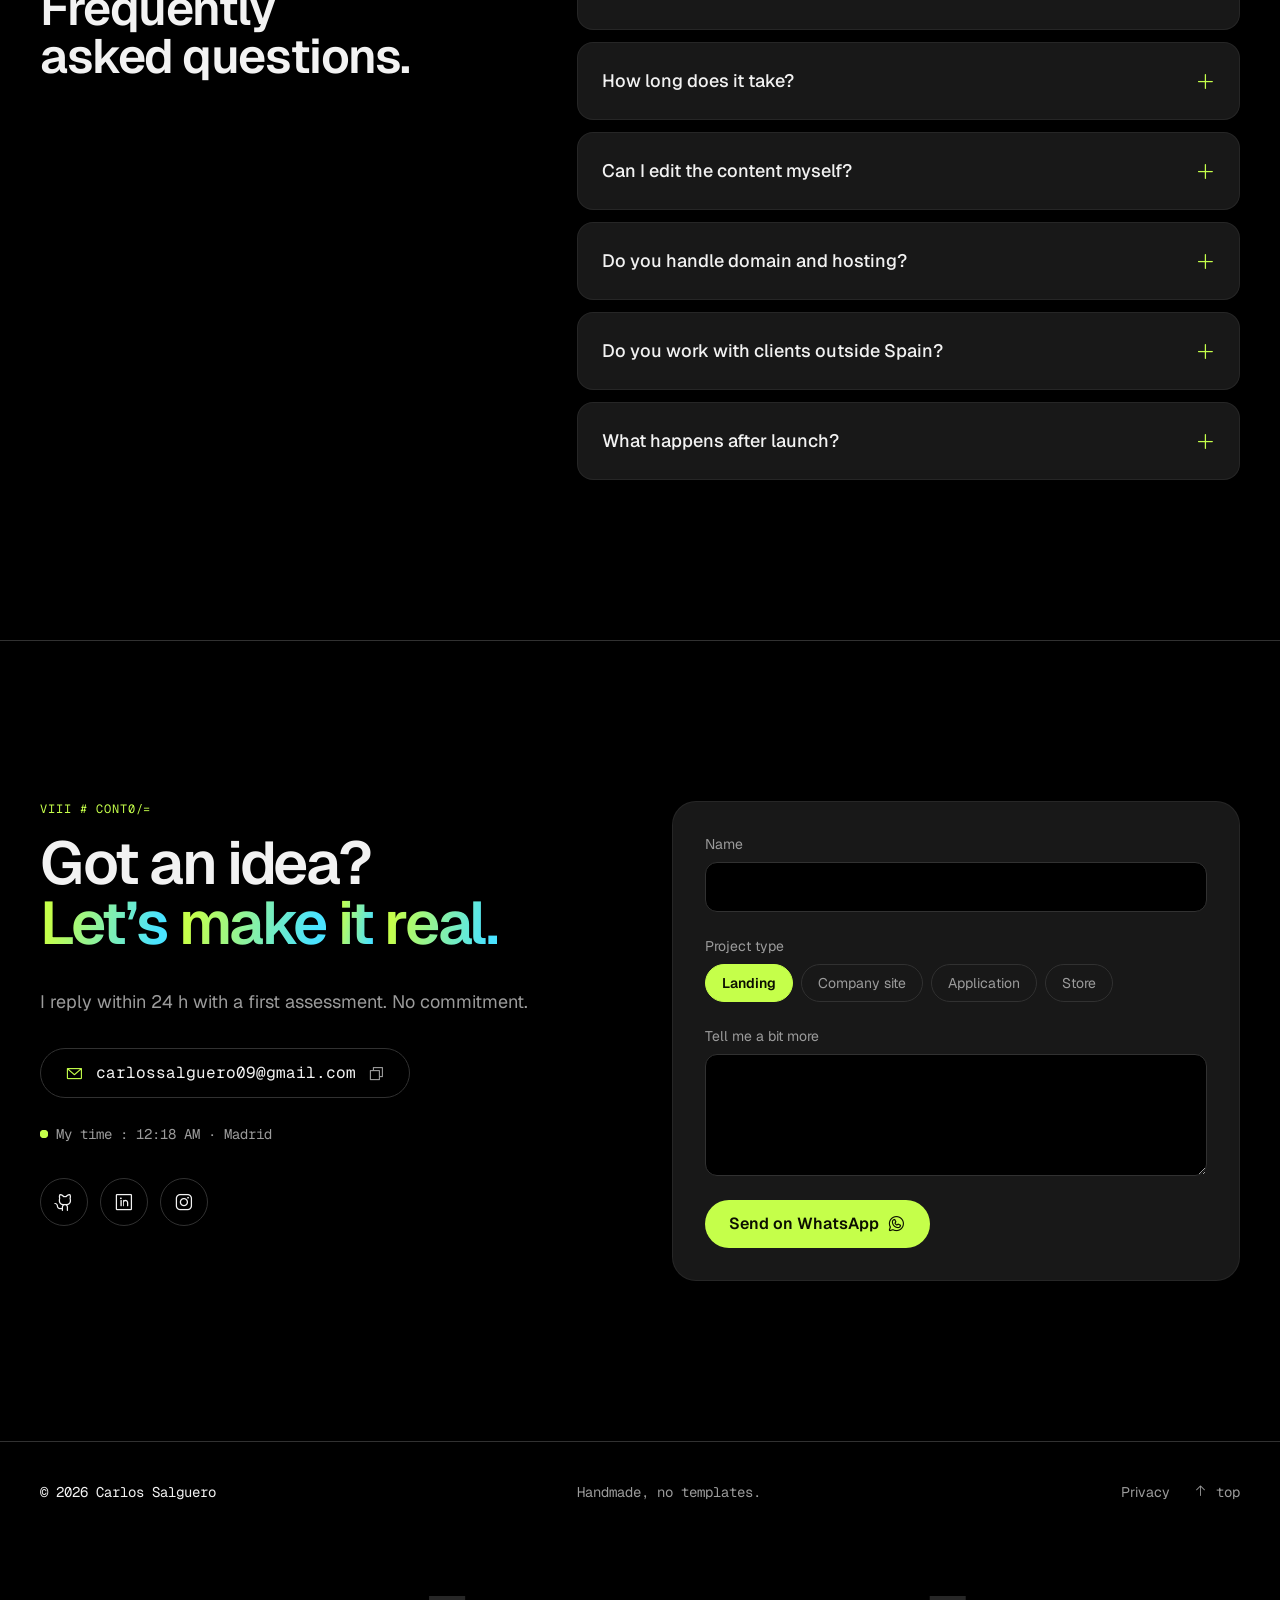
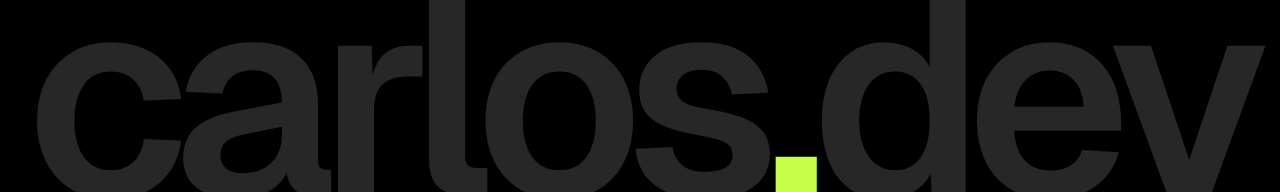
==== commit d39baa5f: "El formulario de contacto envía el mensaje por WhatsApp en lugar de por correo Co-Authored-By: Claud" ====
--- a/index.html
+++ b/index.html
@@ -424,7 +424,6 @@
         </div>
         <form class="form reveal" id="form" novalidate>
           <div class="field"><label for="f-name" data-i18n="f.name">Nombre</label><input id="f-name" name="name" autocomplete="name" required><p class="err" data-i18n="f.errName">Escribe tu nombre.</p></div>
-          <div class="field"><label for="f-email">Email</label><input id="f-email" name="email" type="email" autocomplete="email" required><p class="err" data-i18n="f.errEmail">Revisa el email, parece incompleto.</p></div>
           <fieldset class="field">
             <legend data-i18n="f.type">Tipo de proyecto</legend>
             <div class="chips">
@@ -435,8 +434,8 @@
             </div>
           </fieldset>
           <div class="field"><label for="f-msg" data-i18n="f.msg">Cuéntame un poco más</label><textarea id="f-msg" name="message" rows="4" required></textarea><p class="err" data-i18n="f.errMsg">Añade al menos una frase sobre tu proyecto.</p></div>
-          <button class="btn btn--acc btn--lg magnetic" type="submit"><span data-i18n="f.send">Enviar mensaje</span><i class="ph ph-paper-plane-tilt"></i></button>
-          <p class="form__ok" id="formOk" role="status" data-i18n="f.ok">Se ha abierto tu cliente de correo con el mensaje preparado. Te respondo en menos de 24 h.</p>
+          <button class="btn btn--acc btn--lg magnetic" type="submit"><span data-i18n="f.send">Enviar por WhatsApp</span><i class="ph ph-whatsapp-logo"></i></button>
+          <p class="form__ok" id="formOk" role="status" data-i18n="f.ok">Se ha abierto WhatsApp con el mensaje preparado. Solo tienes que pulsar enviar y te respondo en menos de 24 h.</p>
         </form>
       </div>
     </section>
@@ -472,6 +471,6 @@
 
   <div class="toast mono" id="toast" role="status"></div>
 
-  <script src="main.js?v=20261022c" defer></script>
+  <script src="main.js?v=20261022d" defer></script>
 </body>
 </html>
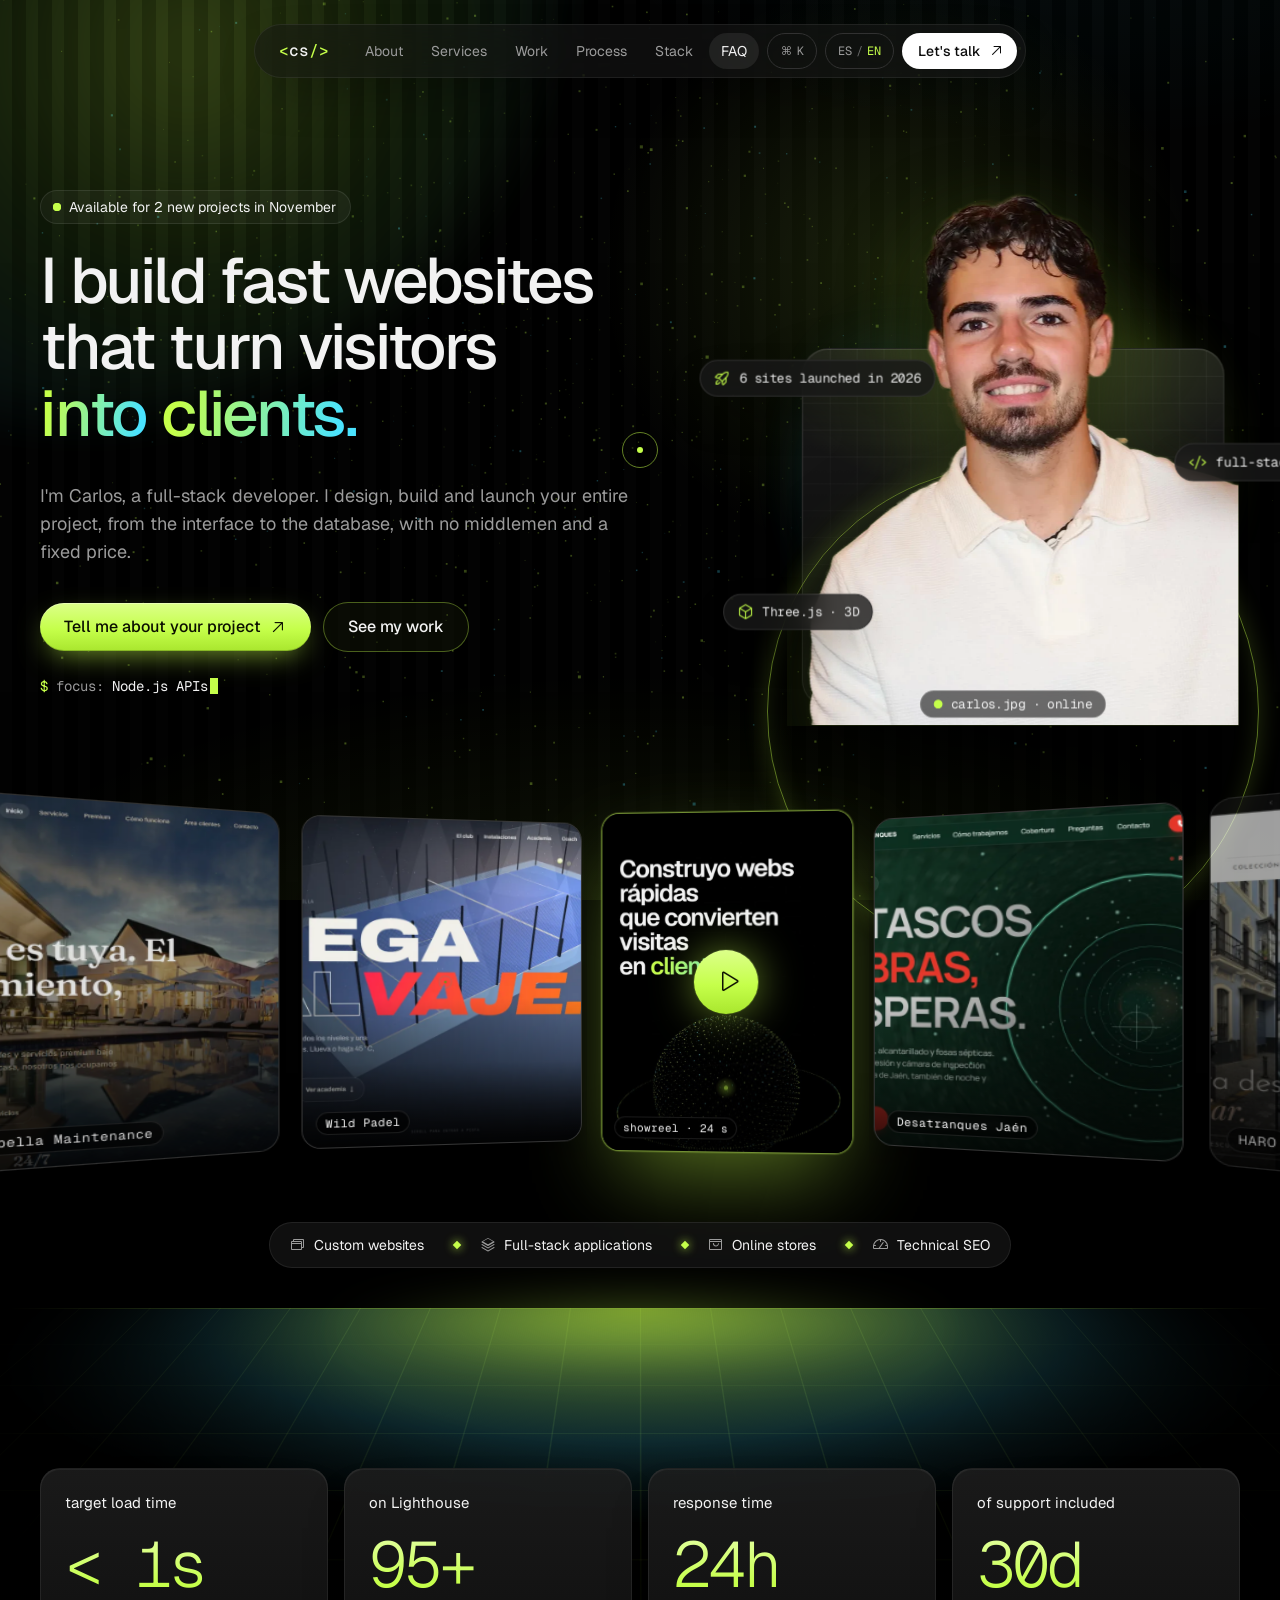
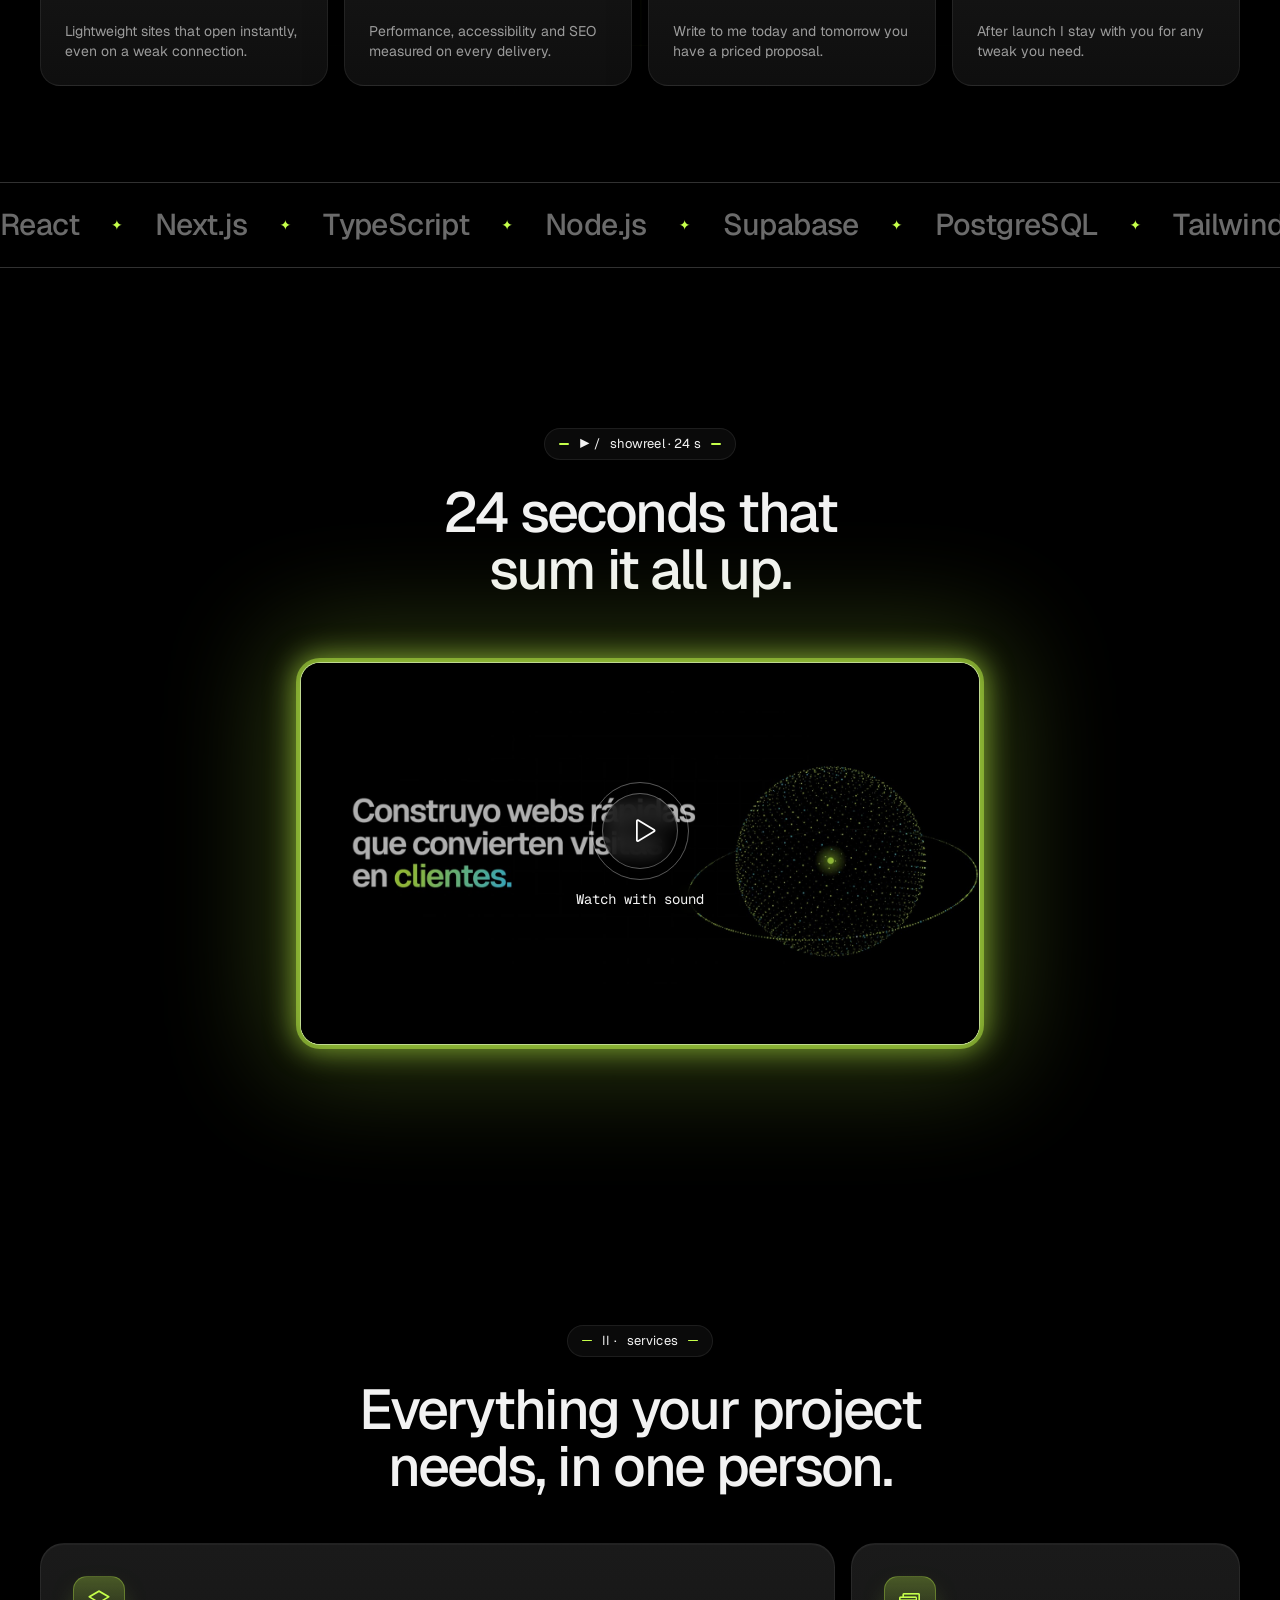
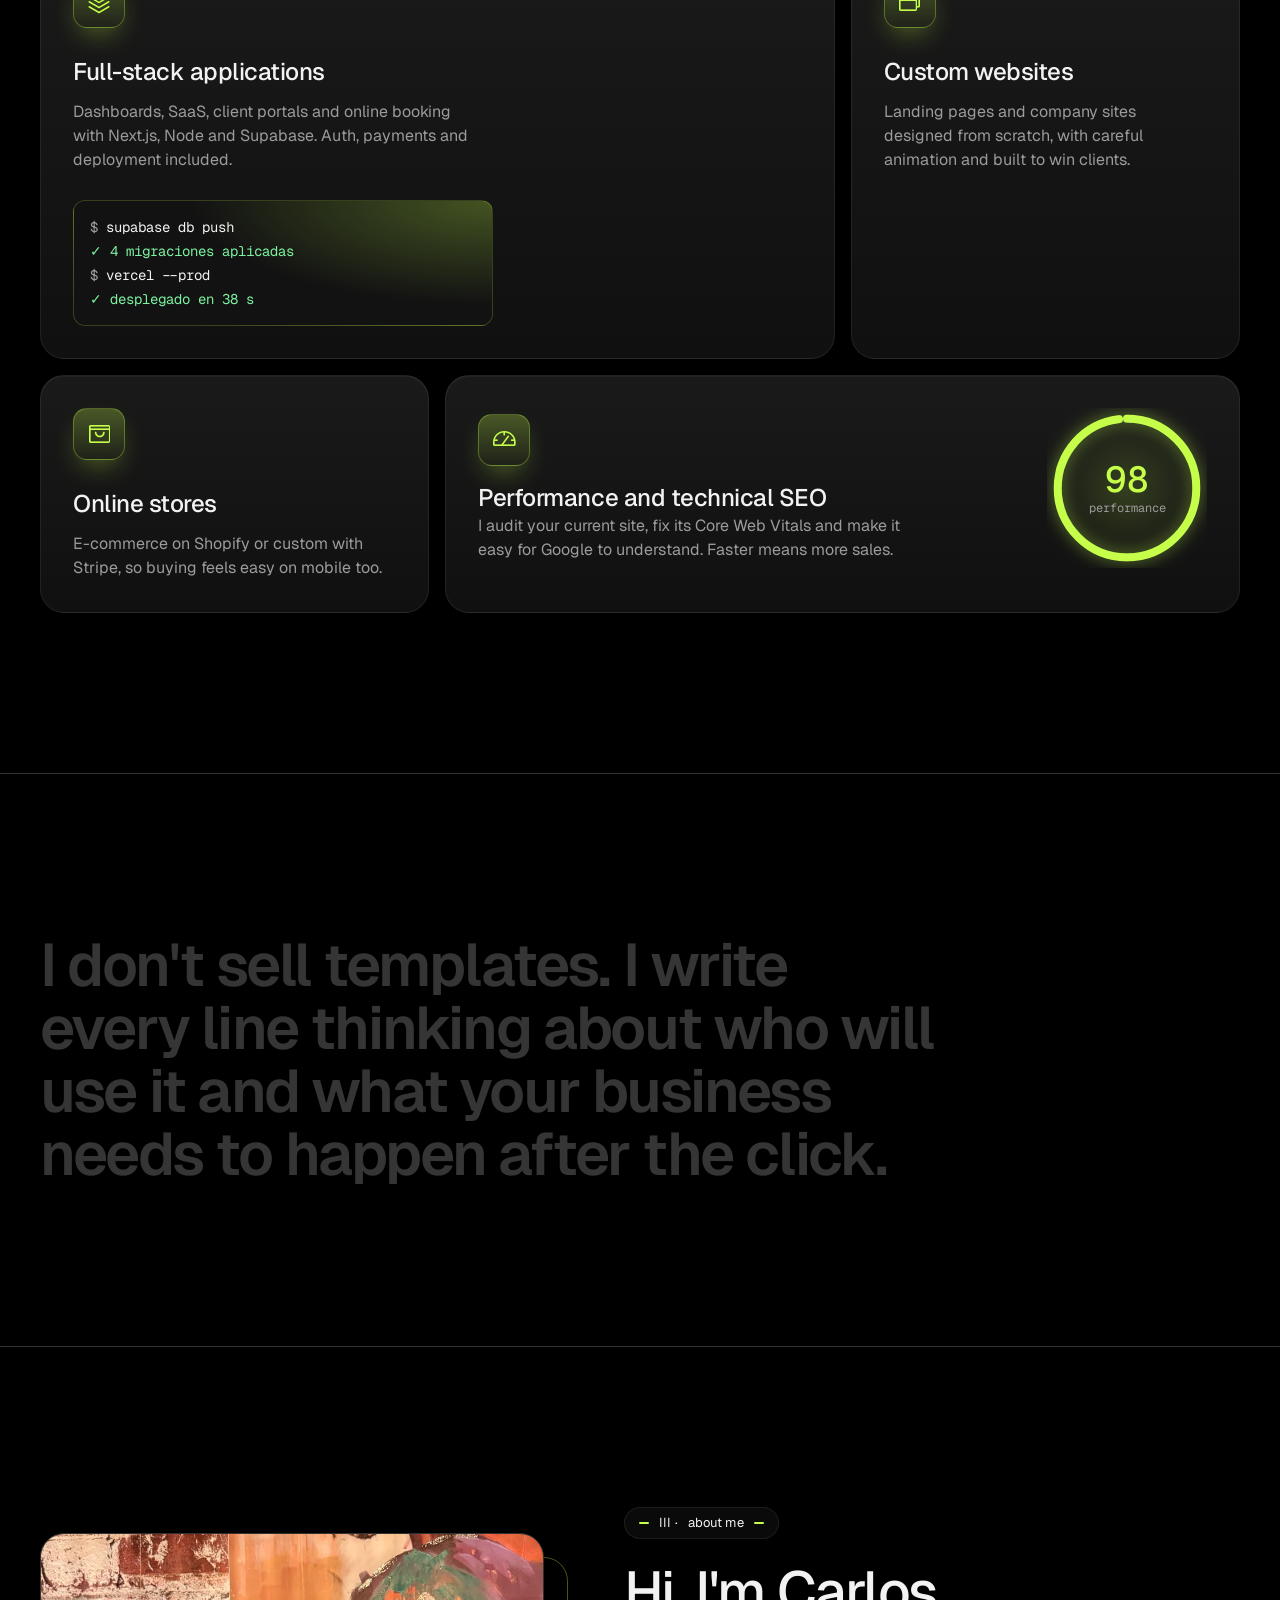
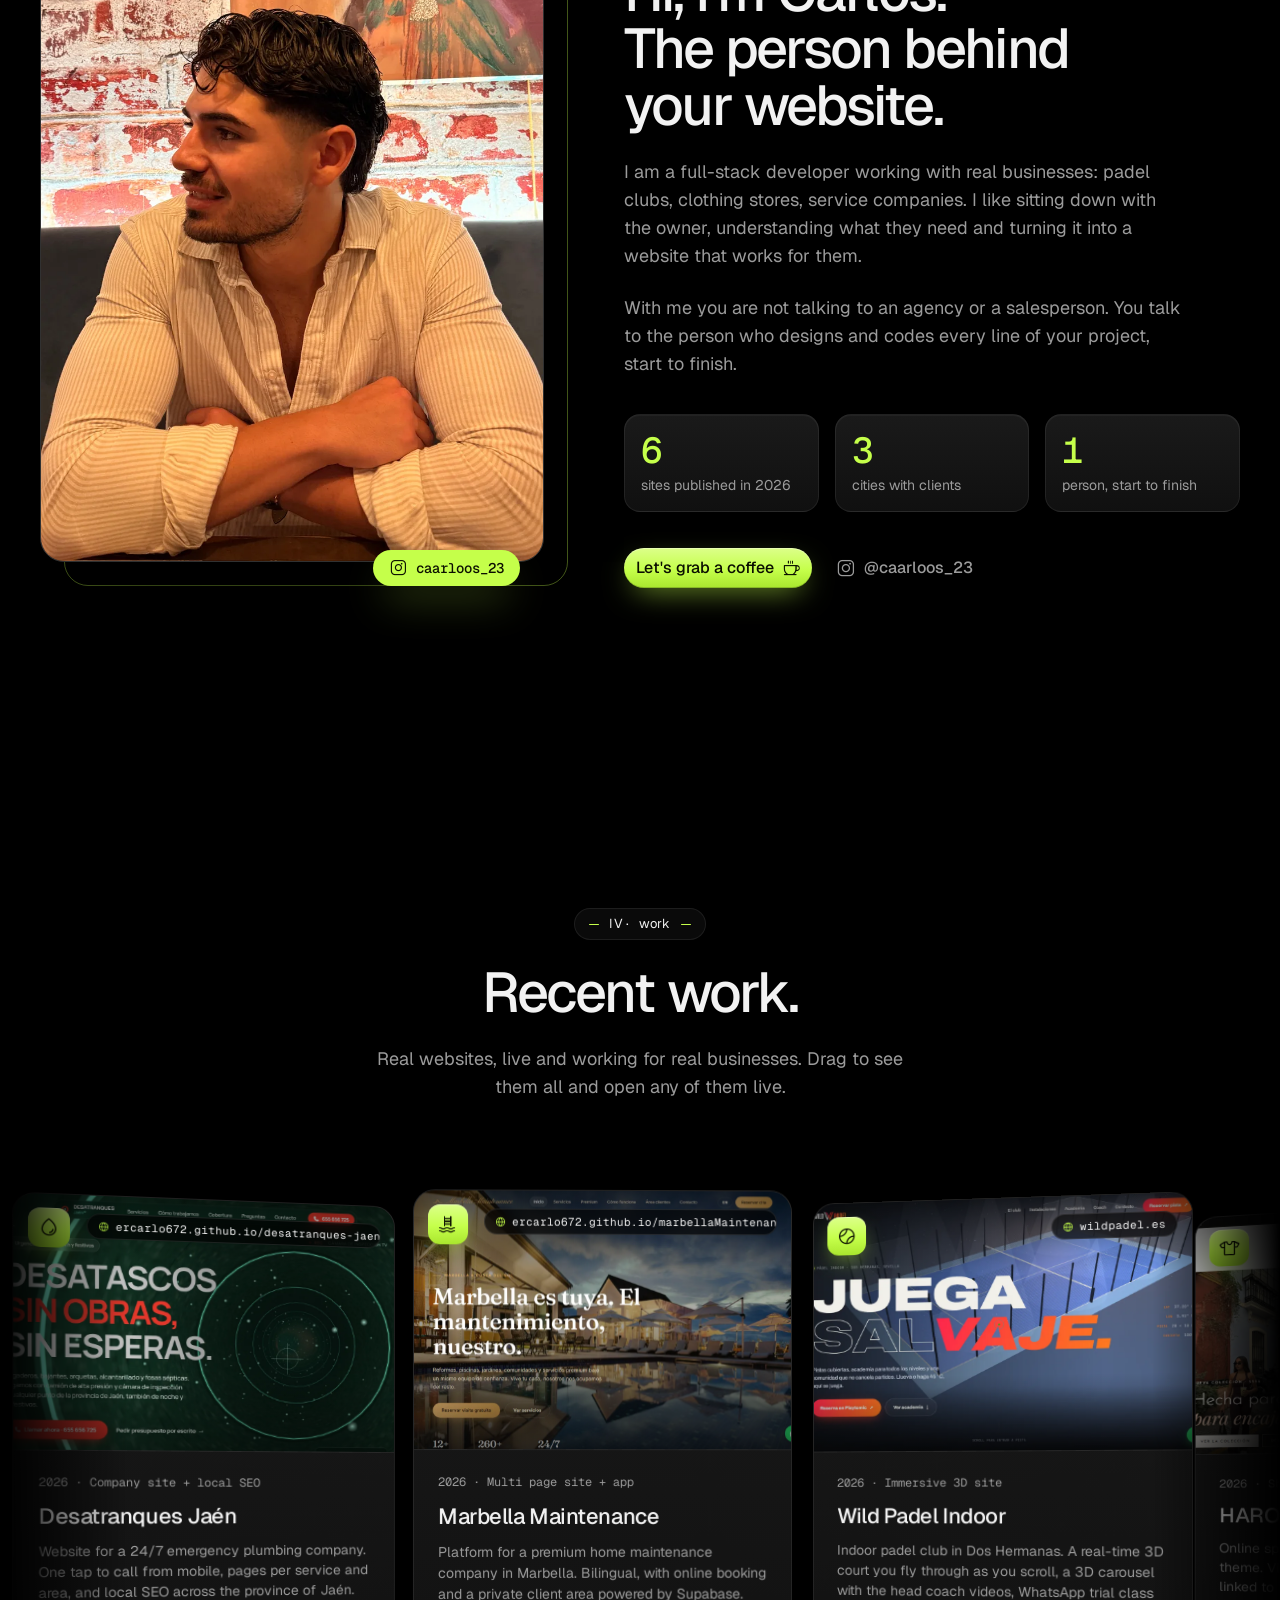
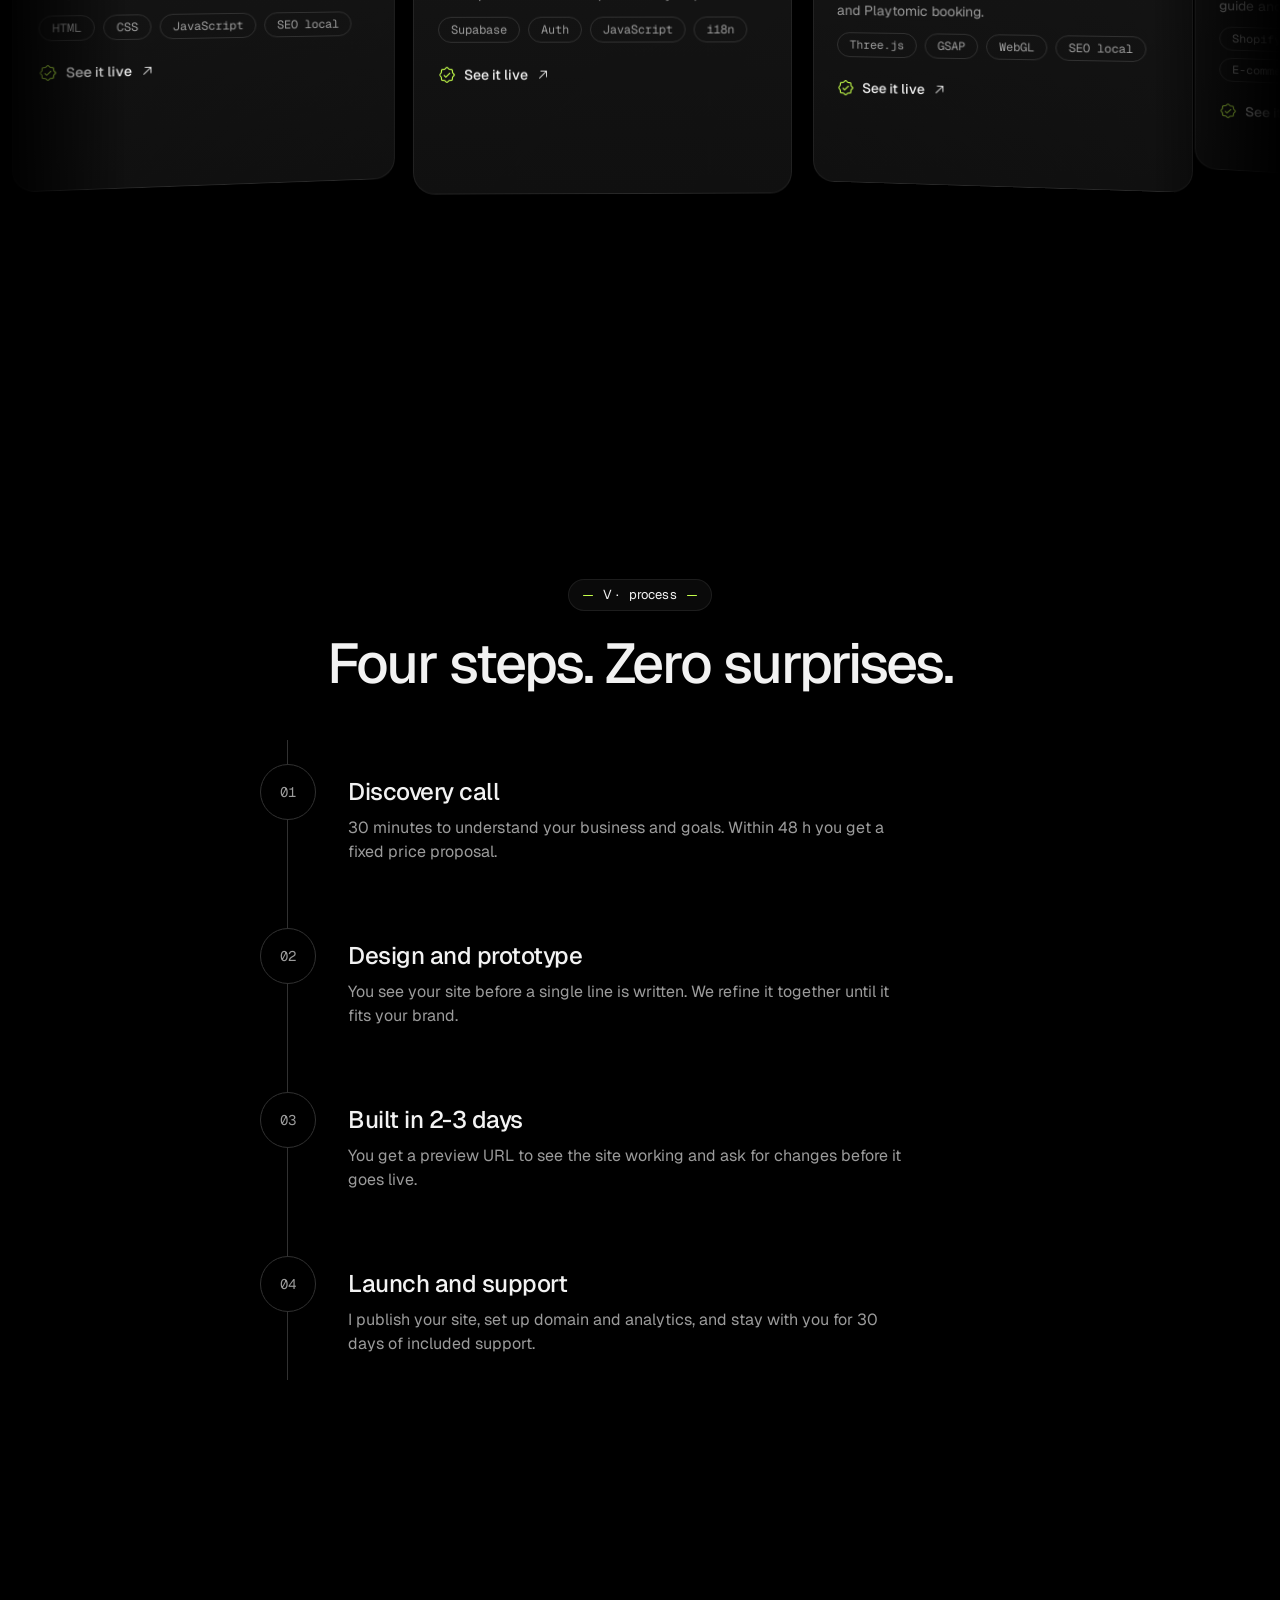
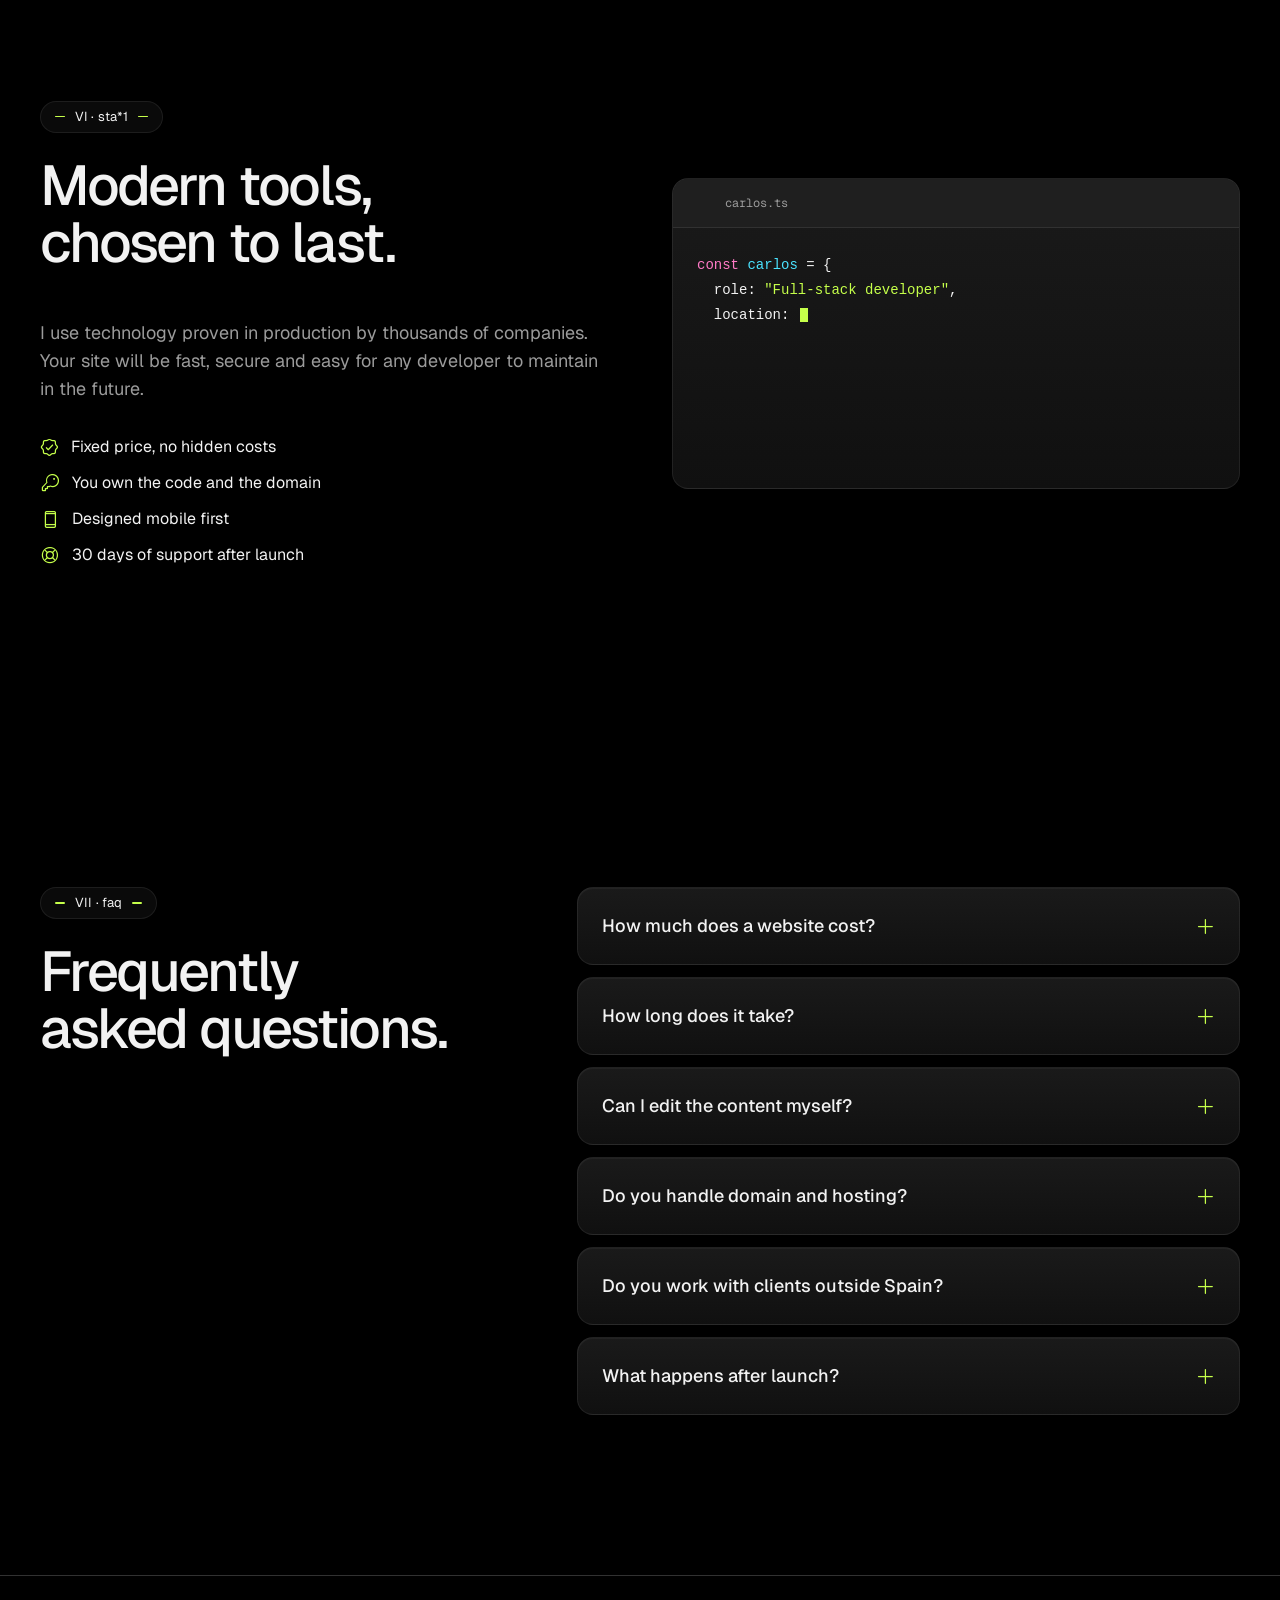
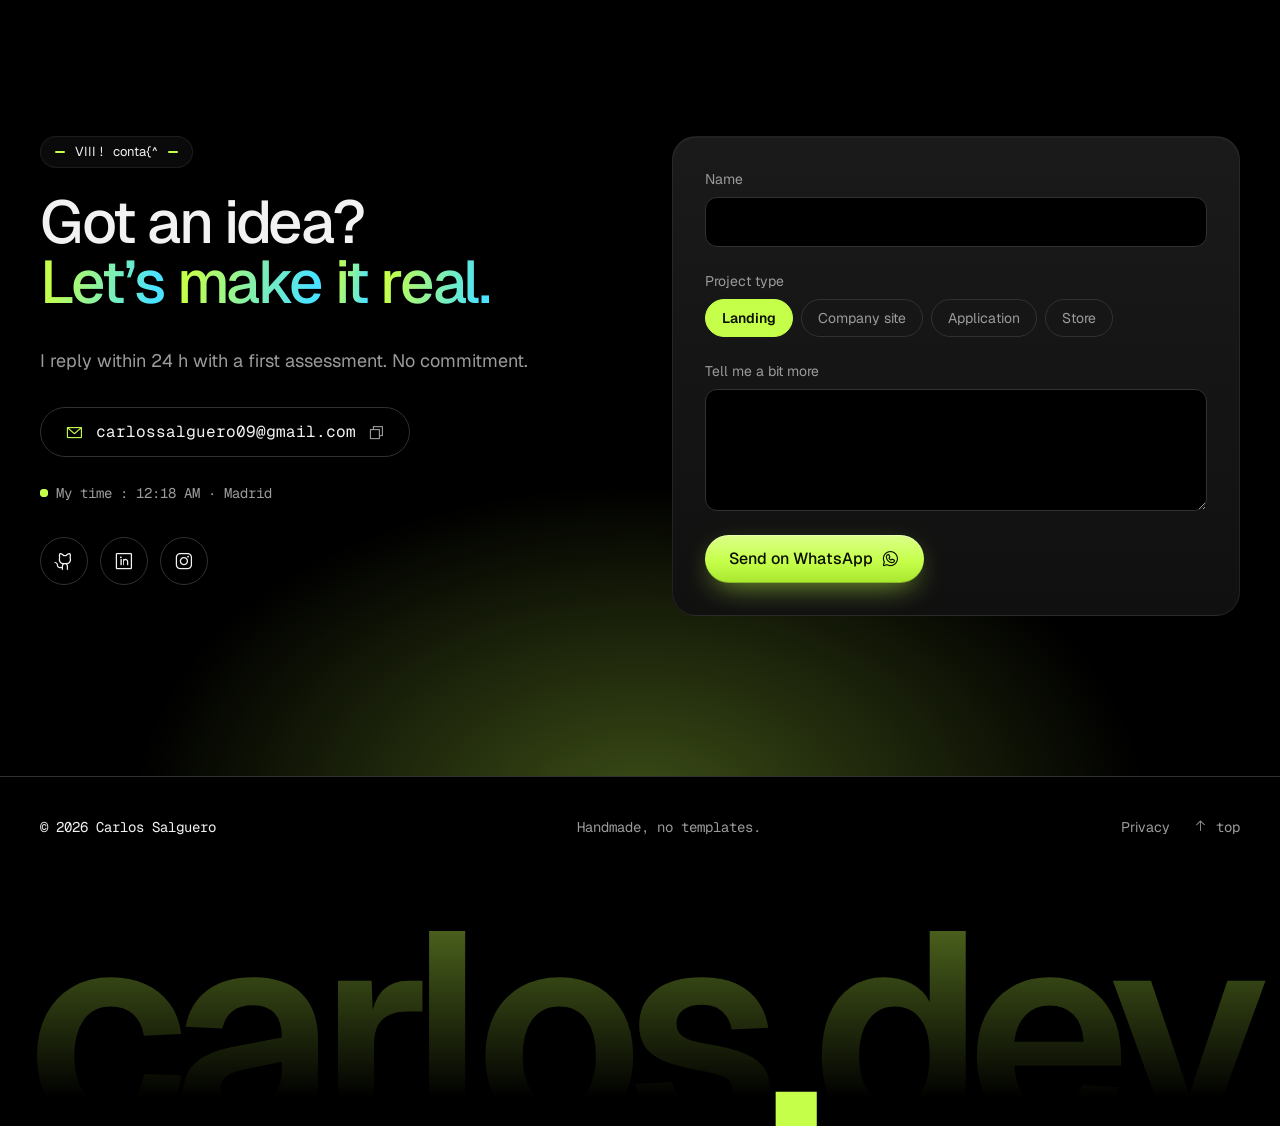
==== commit 6ad677a1: "Rediseño 3D: galería curva, carrusel de proyectos, vídeo en lightbox y retrato recortado - Hero con " ====
--- a/index.html
+++ b/index.html
@@ -25,10 +25,10 @@
   <link rel="icon" href="assets/favicon.svg?v=20261018" type="image/svg+xml">
   <link rel="preconnect" href="https://fonts.googleapis.com">
   <link rel="preconnect" href="https://fonts.gstatic.com" crossorigin>
-  <link href="https://fonts.googleapis.com/css2?family=Geist:wght@300..700&family=Geist+Mono:wght@400;500&display=swap" rel="stylesheet">
-  <link rel="preload" as="image" href="assets/photos/hero.webp?v=20261018" type="image/webp">
+  <link href="https://fonts.googleapis.com/css2?family=Geist:wght@300..700&family=Geist+Mono:wght@300;400;500&display=swap" rel="stylesheet">
+  <link rel="preload" as="image" href="assets/photos/hero-cutout.webp?v=20261025" type="image/webp">
   <link rel="stylesheet" href="lib/phosphor/style.css?v=20261018">
-  <link rel="stylesheet" href="styles.css?v=20261019">
+  <link rel="stylesheet" href="styles.css?v=20261025c">
   <script type="application/ld+json">
   {"@context":"https://schema.org","@type":"Person","name":"Carlos Salguero","jobTitle":"Desarrollador web full-stack","url":"https://ercarlo672.github.io/","image":"https://ercarlo672.github.io/assets/photos/hero.webp","email":"carlossalguero09@gmail.com","sameAs":["https://github.com/ErCarlo672","https://www.linkedin.com/in/carlos-salguero-466617304/","https://www.instagram.com/caarloos_23/"],"knowsAbout":["React","Next.js","Node.js","Supabase","PostgreSQL","SEO técnico"]}
   </script>
@@ -63,7 +63,7 @@
     </nav>
     <button class="nav__k" id="openPalette" aria-label="Abrir paleta de comandos"><i class="ph ph-command"></i><span>K</span></button>
     <button class="nav__lang" id="langToggle" aria-label="Cambiar idioma"><span data-lang="es">ES</span><span data-lang="en">EN</span></button>
-    <a href="#contacto" class="btn btn--sm btn--acc magnetic" data-i18n="nav.cta">Hablemos</a>
+    <a href="#contacto" class="btn btn--sm btn--light magnetic"><span data-i18n="nav.cta">Hablemos</span><i class="ph ph-arrow-up-right"></i></a>
     <button class="nav__burger" id="burger" aria-label="Abrir menú" aria-expanded="false"><span></span><span></span></button>
   </header>
 
@@ -83,41 +83,72 @@
   <main id="main">
     <!-- HERO -->
     <section class="hero" id="top">
+      <div class="hero__orb" aria-hidden="true"></div>
       <div class="hero__grid" aria-hidden="true"></div>
       <div class="hero__glow" id="heroGlow" aria-hidden="true"></div>
       <div class="wrap hero__layout">
       <div class="hero__inner">
-        <p class="label chapter mono reveal" data-scramble>I · carlos salguero · full-stack</p>
         <p class="badge reveal"><span class="pulse"></span><span data-i18n="hero.badge">Disponible para 2 proyectos nuevos en noviembre</span></p>
         <h1 class="hero__title reveal" data-i18n-html="hero.title">Construyo webs rápidas<br>que convierten visitas<br>en clientes.</h1>
         <p class="hero__sub reveal" data-i18n="hero.sub">Soy Carlos, desarrollador full-stack. Diseño, programo y lanzo tu proyecto completo, de la interfaz a la base de datos, sin intermediarios y con un presupuesto cerrado.</p>
+        <div class="hero__ctas reveal">
+          <a href="#contacto" class="btn btn--acc btn--lg magnetic"><span data-i18n="hero.cta">Cuéntame tu proyecto</span><i class="ph ph-arrow-up-right"></i></a>
+          <a href="#proyectos" class="btn btn--ghost btn--lg magnetic"><span data-i18n="hero.cta2">Ver proyectos</span></a>
+        </div>
         <p class="hero__type mono reveal" aria-live="polite"><span class="c-acc">$</span> <span data-i18n="hero.typePrefix">especialidad</span>: <span id="typed" class="typed">Next.js y React</span><span class="caret"></span></p>
-        <div class="hero__ctas reveal">
-          <a href="#contacto" class="btn btn--acc btn--lg magnetic"><span data-i18n="hero.cta">Cuéntame tu proyecto</span><i class="ph ph-arrow-right"></i></a>
-          <a href="#showreel" class="hero__reel" data-reel-play><span class="hero__reel-btn"><i class="ph ph-play"></i></span><span><span data-i18n="hero.reel">Ver el vídeo</span> <span class="mono c-mut">· 24 s</span></span></a>
-        </div>
-        <ul class="stats reveal">
-          <li><b class="mono"><span data-count="1" data-prefix="&lt; ">&lt; 1</span> s</b><span data-i18n="stats.load">carga objetivo</span></li>
-          <li><b class="mono"><span data-count="95">95</span>+</b><span data-i18n="stats.lh">en Lighthouse</span></li>
-          <li><b class="mono"><span data-count="24">24</span> h</b><span data-i18n="stats.reply">tiempo de respuesta</span></li>
-          <li><b class="mono"><span data-count="30">30</span> d</b><span data-i18n="stats.support">de soporte incluido</span></li>
-        </ul>
-      </div>
+      </div>
+
+      <!-- Retrato recortado en 3D: la cabeza sale de la tarjeta y un anillo orbita alrededor -->
       <figure class="portrait" id="portrait">
         <div class="portrait__stage" id="portraitStage">
-          <div class="portrait__ring" aria-hidden="true"></div>
-          <div class="portrait__card">
-            <img src="assets/photos/hero.webp?v=20261018" alt="Carlos Salguero sonriendo, con polo blanco, en una terraza junto al mar al anochecer" width="800" height="1000" fetchpriority="high">
-            <span class="portrait__scan" aria-hidden="true"></span>
-            <figcaption class="portrait__tag mono"><span class="pulse"></span>carlos.jpg · online</figcaption>
-          </div>
+          <div class="portrait__halo" aria-hidden="true"></div>
+          <div class="portrait__card" aria-hidden="true"><span class="portrait__grid"></span></div>
+          <div class="portrait__orbit" aria-hidden="true"><i></i></div>
+          <img class="portrait__img" src="assets/photos/hero-cutout.webp?v=20261025" alt="Carlos Salguero sonriendo, con polo blanco" width="800" height="1000" fetchpriority="high">
+          <figcaption class="portrait__tag mono"><span class="pulse"></span>carlos.jpg · online</figcaption>
           <div class="portrait__chip portrait__chip--a mono" aria-hidden="true"><i class="ph ph-rocket-launch"></i><span data-i18n="chip.a">6 webs lanzadas en 2026</span></div>
           <div class="portrait__chip portrait__chip--b mono" aria-hidden="true"><i class="ph ph-code"></i><span>full-stack</span></div>
           <div class="portrait__chip portrait__chip--c mono" aria-hidden="true"><i class="ph ph-cube"></i><span>Three.js · 3D</span></div>
         </div>
       </figure>
       </div>
-      <a href="#servicios" class="hero__scroll mono" aria-label="Bajar"><span data-i18n="hero.scroll">desplázate · 8 capítulos</span><i></i></a>
+
+      <!-- Galería curva 3D: el retrato en el centro y los proyectos a los lados -->
+      <div class="curve reveal" id="curve" aria-label="Proyectos recientes">
+        <div class="curve__track" id="curveTrack">
+          <a class="curve__item" href="#proyectos" tabindex="-1"><img src="assets/shots/fato-web.webp?v=20261018" alt="" loading="lazy" width="1200" height="750"><span class="curve__cap mono">FATO</span></a>
+          <a class="curve__item" href="#proyectos" tabindex="-1"><img src="assets/shots/haro-activewear.webp?v=20261022" alt="" loading="lazy" width="1200" height="750"><span class="curve__cap mono">HARO</span></a>
+          <a class="curve__item" href="#proyectos" tabindex="-1"><img src="assets/shots/desatranques-jaen-web.webp?v=20261016b" alt="" width="1200" height="750"><span class="curve__cap mono">Desatranques Jaén</span></a>
+          <a class="curve__item curve__item--me" href="#showreel" data-reel-play aria-label="Ver el vídeo de presentación">
+            <img src="assets/video/poster-9x16.jpg?v=20261019" alt="" width="1080" height="1920">
+            <span class="curve__play" aria-hidden="true"><i class="ph ph-play"></i></span>
+            <span class="curve__cap mono">showreel · 24 s</span>
+          </a>
+          <a class="curve__item" href="#proyectos" tabindex="-1"><img src="assets/shots/wild-padel.webp?v=20261018" alt="" width="1200" height="750"><span class="curve__cap mono">Wild Padel</span></a>
+          <a class="curve__item" href="#proyectos" tabindex="-1"><img src="assets/shots/marbella-maintenance.webp?v=20261018" alt="" loading="lazy" width="1200" height="750"><span class="curve__cap mono">Marbella Maintenance</span></a>
+          <a class="curve__item" href="#proyectos" tabindex="-1"><img src="assets/shots/greennatura.webp?v=20261022" alt="" loading="lazy" width="1200" height="750"><span class="curve__cap mono">Greennatura</span></a>
+        </div>
+      </div>
+
+      <ul class="pills reveal" aria-label="Servicios">
+        <li><i class="ph ph-browsers"></i><span data-i18n="s1.t">Webs a medida</span></li>
+        <li><i class="ph ph-stack"></i><span data-i18n="s2.t">Aplicaciones full-stack</span></li>
+        <li><i class="ph ph-shopping-bag-open"></i><span data-i18n="s3.t">Tiendas online</span></li>
+        <li><i class="ph ph-gauge"></i><span data-i18n="pill.seo">SEO técnico</span></li>
+      </ul>
+    </section>
+
+    <!-- Escenario luminoso con las cifras -->
+    <section class="stage" aria-label="Cifras">
+      <div class="stage__floor" aria-hidden="true"></div>
+      <div class="wrap">
+        <ul class="stats">
+          <li class="reveal"><span data-i18n="stats.load">carga objetivo</span><b class="mono"><span data-count="1" data-prefix="&lt; ">&lt; 1</span>s</b><p data-i18n="stats.load.d">Webs ligeras que abren al instante, también con mala cobertura.</p></li>
+          <li class="reveal"><span data-i18n="stats.lh">en Lighthouse</span><b class="mono"><span data-count="95">95</span>+</b><p data-i18n="stats.lh.d">Rendimiento, accesibilidad y SEO medidos en cada entrega.</p></li>
+          <li class="reveal"><span data-i18n="stats.reply">tiempo de respuesta</span><b class="mono"><span data-count="24">24</span>h</b><p data-i18n="stats.reply.d">Me escribes hoy y mañana tienes una propuesta con precio.</p></li>
+          <li class="reveal"><span data-i18n="stats.support">de soporte incluido</span><b class="mono"><span data-count="30">30</span>d</b><p data-i18n="stats.support.d">Después del lanzamiento sigo contigo para cualquier ajuste.</p></li>
+        </ul>
+      </div>
     </section>
 
     <!-- MARQUEE STACK -->
@@ -128,52 +159,43 @@
       </div>
     </div>
 
-    <!-- SHOWREEL -->
-    <section class="reel" id="showreel" aria-label="Vídeo de presentación">
-      <div class="reel__pin">
-        <div class="wrap reel__head">
-          <p class="label mono reveal" data-scramble>▶ / <span data-i18n="reel.label">showreel · 24 s</span></p>
-          <h2 class="h2 reveal" data-i18n="reel.title">24 segundos que lo resumen todo.</h2>
-        </div>
-        <div class="reel__stage" id="reelStage">
-          <canvas class="reel__ambient" id="reelAmbient" width="48" height="27" aria-hidden="true"></canvas>
-          <div class="reel__frame" id="reelFrame" tabindex="0" aria-label="Reproductor de vídeo. Espacio para pausar, M para el sonido, F para pantalla completa">
-            <video id="reel" muted playsinline loop preload="metadata" poster="assets/video/poster-16x9.jpg?v=20261019"
-              data-wide="assets/video/showreel-16x9.mp4?v=20261019" data-tall="assets/video/showreel-9x16.mp4?v=20261019"
-              data-poster-tall="assets/video/poster-9x16.jpg?v=20261019">
-              <source src="assets/video/showreel-16x9.mp4?v=20261019" type="video/mp4">
-            </video>
-            <div class="reel__shade" aria-hidden="true"></div>
-            <button class="reel__play" id="reelPlay" type="button">
-              <span class="reel__play-btn"><span class="reel__play-ring"></span><i class="ph ph-play"></i></span>
-              <span class="reel__play-t mono" data-i18n="reel.play">Ver con sonido</span>
-            </button>
-            <div class="reel__ui">
-              <button type="button" id="reelToggle" aria-label="Pausar"><i class="ph ph-pause"></i></button>
-              <button type="button" id="reelMute" aria-label="Activar sonido"><i class="ph ph-speaker-slash"></i></button>
-              <div class="reel__bar" id="reelBar" role="slider" tabindex="0" aria-label="Progreso del vídeo" aria-valuemin="0" aria-valuemax="24" aria-valuenow="0">
-                <div class="reel__fill" id="reelFill"></div>
-                <span class="reel__tick" style="left:10.4%"></span><span class="reel__tick" style="left:18.75%"></span><span class="reel__tick" style="left:43.75%"></span><span class="reel__tick" style="left:52.1%"></span><span class="reel__tick" style="left:60.4%"></span><span class="reel__tick" style="left:77.1%"></span>
-              </div>
-              <span class="reel__time mono" id="reelTime">0:00 / 0:24</span>
-              <button type="button" id="reelFs" aria-label="Pantalla completa"><i class="ph ph-corners-out"></i></button>
-            </div>
+    <!-- SHOWREEL: miniatura luminosa que se abre en un lightbox -->
+    <section class="reel sec-c" id="showreel" aria-label="Vídeo de presentación">
+      <div class="wrap reel__head">
+        <p class="label mono reveal" data-scramble>▶ / <span data-i18n="reel.label">showreel · 24 s</span></p>
+        <h2 class="h2 reveal" data-i18n="reel.title">24 segundos que lo resumen todo.</h2>
+      </div>
+      <div class="reel__stage reveal" id="reelStage">
+        <canvas class="reel__ambient" id="reelAmbient" width="48" height="27" aria-hidden="true"></canvas>
+        <div class="reel__slot" id="reelSlot">
+        <div class="reel__frame" id="reelFrame" tabindex="0" aria-label="Reproductor de vídeo. Espacio para pausar, M para el sonido, F para pantalla completa">
+          <video id="reel" muted playsinline loop preload="metadata" poster="assets/video/poster-16x9.jpg?v=20261019"
+            data-wide="assets/video/showreel-16x9.mp4?v=20261019" data-tall="assets/video/showreel-9x16.mp4?v=20261019"
+            data-poster-tall="assets/video/poster-9x16.jpg?v=20261019">
+            <source src="assets/video/showreel-16x9.mp4?v=20261019" type="video/mp4">
+          </video>
+          <div class="reel__shade" aria-hidden="true"></div>
+          <button class="reel__play" id="reelPlay" type="button">
+            <span class="reel__play-btn"><span class="reel__play-ring"></span><i class="ph ph-play"></i></span>
+            <span class="reel__play-t mono" data-i18n="reel.play">Ver con sonido</span>
+          </button>
+          <div class="reel__ui">
+            <button type="button" id="reelToggle" aria-label="Pausar"><i class="ph ph-pause"></i></button>
+            <button type="button" id="reelMute" aria-label="Activar sonido"><i class="ph ph-speaker-slash"></i></button>
+            <div class="reel__bar" id="reelBar" role="slider" tabindex="0" aria-label="Progreso del vídeo" aria-valuemin="0" aria-valuemax="24" aria-valuenow="0">
+              <div class="reel__fill" id="reelFill"></div>
+              <span class="reel__tick" style="left:10.4%"></span><span class="reel__tick" style="left:18.75%"></span><span class="reel__tick" style="left:43.75%"></span><span class="reel__tick" style="left:52.1%"></span><span class="reel__tick" style="left:60.4%"></span><span class="reel__tick" style="left:77.1%"></span>
+            </div>
+            <span class="reel__time mono" id="reelTime">0:00 / 0:24</span>
+            <button type="button" id="reelFs" aria-label="Pantalla completa"><i class="ph ph-corners-out"></i></button>
           </div>
         </div>
-        <ol class="reel__chapters mono" id="reelChapters">
-          <li><button type="button" data-t="0"><b>00</b><span data-i18n="ch.1">Intro</span></button></li>
-          <li><button type="button" data-t="2.5"><b>02</b><span data-i18n="ch.2">Rendimiento</span></button></li>
-          <li><button type="button" data-t="4.5"><b>04</b><span data-i18n="ch.3">Proyectos</span></button></li>
-          <li><button type="button" data-t="10.5"><b>10</b><span data-i18n="ch.4">Código</span></button></li>
-          <li><button type="button" data-t="12.5"><b>12</b>Full-stack</button></li>
-          <li><button type="button" data-t="14.5"><b>14</b><span data-i18n="ch.6">Garantías</span></button></li>
-          <li><button type="button" data-t="18.5"><b>18</b><span data-i18n="ch.7">Hablemos</span></button></li>
-        </ol>
+        </div>
       </div>
     </section>
 
     <!-- SERVICIOS (bento) -->
-    <section class="section" id="servicios">
+    <section class="section sec-c" id="servicios">
       <div class="wrap">
         <p class="label mono reveal" data-scramble>II · <span data-i18n="services.label">servicios</span></p>
         <h2 class="h2 reveal" data-i18n="services.title">Todo lo que tu proyecto necesita, en una sola persona.</h2>
@@ -250,102 +272,111 @@
       </div>
     </section>
 
-    <!-- PROYECTOS -->
-    <section class="section" id="proyectos">
+    <!-- PROYECTOS: carrusel infinito con curva 3D -->
+    <section class="section sec-c" id="proyectos">
       <div class="wrap">
         <p class="label mono reveal" data-scramble>IV · <span data-i18n="work.label">proyectos</span></p>
         <h2 class="h2 reveal" data-i18n="work.title">Trabajo reciente.</h2>
-        <div class="projects">
-          <article class="project reveal">
-            <a class="project__frame tilt" href="https://ercarlo672.github.io/desatranques-jaen-web/" target="_blank" rel="noopener">
-              <div class="project__bar"><i></i><i></i><i></i><span class="mono">ercarlo672.github.io/desatranques-jaen-web</span></div>
+        <p class="lead work__lead reveal" data-i18n="work.sub">Webs reales, publicadas y funcionando para negocios de verdad. Arrastra para verlas todas y abre cualquiera en vivo.</p>
+      </div>
+      <div class="showcase reveal" id="showcase">
+        <div class="showcase__track" id="showcaseTrack">
+          <article class="work">
+            <a class="work__media" href="https://ercarlo672.github.io/desatranques-jaen-web/" target="_blank" rel="noopener">
               <img src="assets/shots/desatranques-jaen-web.webp?v=20261016b" alt="Página de inicio de Desatranques Jaén con el titular Desatascos sin obras, sin esperas" loading="lazy" width="1200" height="750">
+              <span class="work__icon" aria-hidden="true"><i class="ph ph-drop"></i></span>
+              <span class="work__badge mono"><i class="ph ph-globe-simple"></i>ercarlo672.github.io/desatranques-jaen-web</span>
             </a>
-            <div class="project__meta">
-              <p class="mono c-mut">2026 · <span data-i18n="p1.type">Web corporativa + SEO local</span></p>
+            <div class="work__body">
+              <p class="work__type mono">2026 · <span data-i18n="p1.type">Web corporativa + SEO local</span></p>
               <h3>Desatranques Jaén</h3>
               <p data-i18n="p1.d">Web para una empresa de desatascos con urgencias 24 h. Llamada en un toque desde el móvil, páginas por servicio y zona, y SEO local para Jaén, Úbeda y provincia.</p>
               <ul class="tags mono"><li>HTML</li><li>CSS</li><li>JavaScript</li><li>SEO local</li></ul>
-              <a class="link-arrow project__live" href="https://ercarlo672.github.io/desatranques-jaen-web/" target="_blank" rel="noopener"><span data-i18n="work.live">Ver la web en vivo</span><i class="ph ph-arrow-up-right"></i></a>
-            </div>
-          </article>
-          <article class="project project--alt reveal">
-            <a class="project__frame tilt" href="https://ercarlo672.github.io/marbellaMaintenance/" target="_blank" rel="noopener">
-              <div class="project__bar"><i></i><i></i><i></i><span class="mono">ercarlo672.github.io/marbellaMaintenance</span></div>
+              <a class="work__live" href="https://ercarlo672.github.io/desatranques-jaen-web/" target="_blank" rel="noopener"><i class="ph ph-seal-check"></i><span data-i18n="work.live">Ver la web en vivo</span><i class="ph ph-arrow-up-right"></i></a>
+            </div>
+          </article>
+          <article class="work">
+            <a class="work__media" href="https://ercarlo672.github.io/marbellaMaintenance/" target="_blank" rel="noopener">
               <img src="assets/shots/marbella-maintenance.webp?v=20261018" alt="Página de inicio de Marbella Maintenance con una piscina al anochecer" loading="lazy" width="1200" height="750">
+              <span class="work__icon" aria-hidden="true"><i class="ph ph-swimming-pool"></i></span>
+              <span class="work__badge mono"><i class="ph ph-globe-simple"></i>ercarlo672.github.io/marbellaMaintenance</span>
             </a>
-            <div class="project__meta">
-              <p class="mono c-mut">2026 · <span data-i18n="p2.type">Web multipágina + app</span></p>
+            <div class="work__body">
+              <p class="work__type mono">2026 · <span data-i18n="p2.type">Web multipágina + app</span></p>
               <h3>Marbella Maintenance</h3>
               <p data-i18n="p2.d">Plataforma para una empresa de mantenimiento premium en Marbella. Bilingüe, con reserva de citas online y área privada de clientes conectada a Supabase.</p>
               <ul class="tags mono"><li>Supabase</li><li>Auth</li><li>JavaScript</li><li>i18n</li></ul>
-              <a class="link-arrow project__live" href="https://ercarlo672.github.io/marbellaMaintenance/" target="_blank" rel="noopener"><span data-i18n="work.live">Ver la web en vivo</span><i class="ph ph-arrow-up-right"></i></a>
-            </div>
-          </article>
-          <article class="project reveal">
-            <a class="project__frame tilt" href="https://ercarlo672.github.io/wild-padel/" target="_blank" rel="noopener">
-              <div class="project__bar"><i></i><i></i><i></i><span class="mono">wildpadel.es</span></div>
+              <a class="work__live" href="https://ercarlo672.github.io/marbellaMaintenance/" target="_blank" rel="noopener"><i class="ph ph-seal-check"></i><span data-i18n="work.live">Ver la web en vivo</span><i class="ph ph-arrow-up-right"></i></a>
+            </div>
+          </article>
+          <article class="work">
+            <a class="work__media" href="https://ercarlo672.github.io/wild-padel/" target="_blank" rel="noopener">
               <img src="assets/shots/wild-padel.webp?v=20261018" alt="Página de inicio de Wild Padel Indoor con una pista de pádel en 3D y el titular Juega salvaje" loading="lazy" width="1200" height="750">
+              <span class="work__icon" aria-hidden="true"><i class="ph ph-tennis-ball"></i></span>
+              <span class="work__badge mono"><i class="ph ph-globe-simple"></i>wildpadel.es</span>
             </a>
-            <div class="project__meta">
-              <p class="mono c-mut">2026 · <span data-i18n="p4.type">Web inmersiva 3D</span></p>
+            <div class="work__body">
+              <p class="work__type mono">2026 · <span data-i18n="p4.type">Web inmersiva 3D</span></p>
               <h3>Wild Padel Indoor</h3>
               <p data-i18n="p4.d">Club de pádel indoor en Dos Hermanas. Pista 3D en tiempo real que se recorre con el scroll, carrusel 3D con los vídeos del director técnico, clase de prueba por WhatsApp y reserva conectada a Playtomic.</p>
               <ul class="tags mono"><li>Three.js</li><li>GSAP</li><li>WebGL</li><li>SEO local</li></ul>
-              <a class="link-arrow project__live" href="https://ercarlo672.github.io/wild-padel/" target="_blank" rel="noopener"><span data-i18n="work.live">Ver la web en vivo</span><i class="ph ph-arrow-up-right"></i></a>
-            </div>
-          </article>
-          <article class="project project--alt reveal">
-            <a class="project__frame tilt" href="https://haroactivewear.com/" target="_blank" rel="noopener">
-              <div class="project__bar"><i></i><i></i><i></i><span class="mono">haroactivewear.com</span></div>
+              <a class="work__live" href="https://ercarlo672.github.io/wild-padel/" target="_blank" rel="noopener"><i class="ph ph-seal-check"></i><span data-i18n="work.live">Ver la web en vivo</span><i class="ph ph-arrow-up-right"></i></a>
+            </div>
+          </article>
+          <article class="work">
+            <a class="work__media" href="https://haroactivewear.com/" target="_blank" rel="noopener">
               <img src="assets/shots/haro-activewear.webp?v=20261022" alt="Página de inicio de HARO Activewear con tres modelos en ropa deportiva y el titular Hecha para destacar, no para encajar" loading="lazy" width="1200" height="750">
+              <span class="work__icon" aria-hidden="true"><i class="ph ph-t-shirt"></i></span>
+              <span class="work__badge mono"><i class="ph ph-globe-simple"></i>haroactivewear.com</span>
             </a>
-            <div class="project__meta">
-              <p class="mono c-mut">2026 · <span data-i18n="p5.type">Tienda online Shopify</span></p>
+            <div class="work__body">
+              <p class="work__type mono">2026 · <span data-i18n="p5.type">Tienda online Shopify</span></p>
               <h3>HARO Activewear</h3>
               <p data-i18n="p5.d">Tienda online de ropa deportiva con tema a medida en Shopify. Portada con vídeo, selector de tonos, cada prenda enlazada a sus otros colores y a su conjunto, guía de tallas y lanzamiento del drop con cuenta atrás.</p>
               <ul class="tags mono"><li>Shopify</li><li>Liquid</li><li>JavaScript</li><li>E-commerce</li></ul>
-              <a class="link-arrow project__live" href="https://haroactivewear.com/" target="_blank" rel="noopener"><span data-i18n="work.live">Ver la web en vivo</span><i class="ph ph-arrow-up-right"></i></a>
-            </div>
-          </article>
-          <article class="project reveal">
-            <a class="project__frame tilt" href="https://greennatura.es/" target="_blank" rel="noopener">
-              <div class="project__bar"><i></i><i></i><i></i><span class="mono">greennatura.es</span></div>
+              <a class="work__live" href="https://haroactivewear.com/" target="_blank" rel="noopener"><i class="ph ph-seal-check"></i><span data-i18n="work.live">Ver la web en vivo</span><i class="ph ph-arrow-up-right"></i></a>
+            </div>
+          </article>
+          <article class="work">
+            <a class="work__media" href="https://greennatura.es/" target="_blank" rel="noopener">
               <img src="assets/shots/greennatura.webp?v=20261022" alt="Página de inicio de Greennatura con el titular Césped artificial nuevo y reciclado, desde 4 euros el metro cuadrado" loading="lazy" width="1200" height="750">
+              <span class="work__icon" aria-hidden="true"><i class="ph ph-plant"></i></span>
+              <span class="work__badge mono"><i class="ph ph-globe-simple"></i>greennatura.es</span>
             </a>
-            <div class="project__meta">
-              <p class="mono c-mut">2026 · <span data-i18n="p6.type">Web escaparate + scroll animado</span></p>
+            <div class="work__body">
+              <p class="work__type mono">2026 · <span data-i18n="p6.type">Web escaparate + scroll animado</span></p>
               <h3>Greennatura</h3>
               <p data-i18n="p6.d">Web para una empresa de césped artificial nuevo y reciclado en Morón de la Frontera. Escenas que avanzan con el scroll, catálogo de modelos, calculadora de metros y presupuesto directo por WhatsApp.</p>
               <ul class="tags mono"><li>GSAP</li><li>JavaScript</li><li>Cloudflare</li><li>SEO local</li></ul>
-              <a class="link-arrow project__live" href="https://greennatura.es/" target="_blank" rel="noopener"><span data-i18n="work.live">Ver la web en vivo</span><i class="ph ph-arrow-up-right"></i></a>
-            </div>
-          </article>
-          <article class="project project--alt reveal">
-            <a class="project__frame tilt" href="https://ercarlo672.github.io/fato-web/" target="_blank" rel="noopener">
-              <div class="project__bar"><i></i><i></i><i></i><span class="mono">ercarlo672.github.io/fato-web</span></div>
+              <a class="work__live" href="https://greennatura.es/" target="_blank" rel="noopener"><i class="ph ph-seal-check"></i><span data-i18n="work.live">Ver la web en vivo</span><i class="ph ph-arrow-up-right"></i></a>
+            </div>
+          </article>
+          <article class="work">
+            <a class="work__media" href="https://ercarlo672.github.io/fato-web/" target="_blank" rel="noopener">
               <img src="assets/shots/fato-web.webp?v=20261018" alt="Página de inicio del rediseño de la Federación Andaluza de Tiro Olímpico con el titular El pulso más firme de Andalucía" loading="lazy" width="1200" height="750">
+              <span class="work__icon" aria-hidden="true"><i class="ph ph-target"></i></span>
+              <span class="work__badge mono"><i class="ph ph-globe-simple"></i>ercarlo672.github.io/fato-web</span>
             </a>
-            <div class="project__meta">
-              <p class="mono c-mut">2026 · <span data-i18n="p7.type">Rediseño web institucional</span></p>
+            <div class="work__body">
+              <p class="work__type mono">2026 · <span data-i18n="p7.type">Rediseño web institucional</span></p>
               <h3>FATO · Federación Andaluza de Tiro Olímpico</h3>
               <p data-i18n="p7.d">Rediseño conceptual de la web de la federación: calendario 2026 con filtros y exportación a la agenda, agenda en directo de las 8 delegaciones conectada a su WordPress, directorio de 72 clubes y protocolo del seguro paso a paso.</p>
               <ul class="tags mono"><li>JavaScript</li><li>REST API</li><li>Python</li><li>Accesibilidad</li></ul>
-              <a class="link-arrow project__live" href="https://ercarlo672.github.io/fato-web/" target="_blank" rel="noopener"><span data-i18n="work.live">Ver la web en vivo</span><i class="ph ph-arrow-up-right"></i></a>
-            </div>
-          </article>
-          <a href="#contacto" class="project-next spot reveal">
+              <a class="work__live" href="https://ercarlo672.github.io/fato-web/" target="_blank" rel="noopener"><i class="ph ph-seal-check"></i><span data-i18n="work.live">Ver la web en vivo</span><i class="ph ph-arrow-up-right"></i></a>
+            </div>
+          </article>
+          <a href="#contacto" class="work work--next">
             <span class="mono c-acc">07 / ???</span>
             <h3 data-i18n="p3.t">Tu proyecto puede ser el siguiente.</h3>
             <p data-i18n="p3.d">Cuéntame qué necesitas y en 24 h tienes una propuesta con precio y fechas.</p>
-            <span class="project-next__go"><i class="ph ph-arrow-up-right"></i></span>
+            <span class="work__go"><i class="ph ph-arrow-up-right"></i></span>
           </a>
         </div>
       </div>
     </section>
 
     <!-- PROCESO -->
-    <section class="section" id="proceso">
+    <section class="section sec-c" id="proceso">
       <div class="wrap">
         <p class="label mono reveal" data-scramble>V · <span data-i18n="process.label">proceso</span></p>
         <h2 class="h2 reveal" data-i18n="process.title">Cuatro pasos. Cero sorpresas.</h2>
@@ -453,6 +484,23 @@
     <p class="footer__big" aria-hidden="true">carlos<span class="c-acc">.</span>dev</p>
   </footer>
 
+  <!-- Lightbox del vídeo -->
+  <div class="lightbox" id="lightbox" role="dialog" aria-modal="true" aria-label="Vídeo de presentación" hidden>
+    <div class="lightbox__backdrop" data-close></div>
+    <button class="lightbox__close" type="button" data-close aria-label="Cerrar vídeo"><i class="ph ph-x"></i></button>
+    <div class="lightbox__body" id="lightboxBody">
+      <ol class="reel__chapters mono" id="reelChapters">
+        <li><button type="button" data-t="0"><b>00</b><span data-i18n="ch.1">Intro</span></button></li>
+        <li><button type="button" data-t="2.5"><b>02</b><span data-i18n="ch.2">Rendimiento</span></button></li>
+        <li><button type="button" data-t="4.5"><b>04</b><span data-i18n="ch.3">Proyectos</span></button></li>
+        <li><button type="button" data-t="10.5"><b>10</b><span data-i18n="ch.4">Código</span></button></li>
+        <li><button type="button" data-t="12.5"><b>12</b>Full-stack</button></li>
+        <li><button type="button" data-t="14.5"><b>14</b><span data-i18n="ch.6">Garantías</span></button></li>
+        <li><button type="button" data-t="18.5"><b>18</b><span data-i18n="ch.7">Hablemos</span></button></li>
+      </ol>
+    </div>
+  </div>
+
   <!-- Paleta de comandos (Ctrl/⌘ + K) -->
   <div class="palette" id="palette" role="dialog" aria-modal="true" aria-label="Paleta de comandos" hidden>
     <div class="palette__box">
@@ -471,6 +519,6 @@
 
   <div class="toast mono" id="toast" role="status"></div>
 
-  <script src="main.js?v=20261022d" defer></script>
+  <script src="main.js?v=20261025c" defer></script>
 </body>
 </html>
--- a/styles.css
+++ b/styles.css
@@ -16,6 +16,7 @@
   --cyan: #4AE3FF;
   --ok: #7CF2A0;
   --err: #FF6B6B;
+  --grad: linear-gradient(180deg, #DCFF8A 0%, #C5FF4A 55%, #A9E62E 100%);
 
   --s1: 4px; --s2: 8px; --s3: 12px; --s4: 16px; --s5: 24px; --s6: 32px;
   --s7: 40px; --s8: 48px; --s9: 64px; --s10: 80px; --s11: 96px;
@@ -287,46 +288,10 @@
 .tagline__text .w.on { color: var(--text); }
 .tagline__text .w.acc.on { color: var(--acc); text-shadow: 0 0 24px rgba(197,255,74,.35); }
 
-/* ---------- Proyectos ---------- */
-.projects { display: grid; gap: var(--s11); }
-.project { display: grid; grid-template-columns: 1.4fr 1fr; gap: var(--s9); align-items: center; }
-.project--alt .project__frame { order: 2; }
-.project__frame {
-  border-radius: 16px; overflow: hidden; background: var(--bg-3); border: 1px solid var(--line);
-  transform-style: preserve-3d; transition: transform .8s var(--ease), box-shadow .8s var(--ease);
-  box-shadow: 0 40px 80px -40px rgba(0, 0, 0, .9);
-}
-a.project__frame { display: block; color: inherit; }
-.project__live { justify-self: start; margin-top: var(--s2); color: var(--text); }
-.project__live:hover i { transform: translate(2px, -2px); }
-.project__frame:hover { box-shadow: 0 40px 80px -30px rgba(197, 255, 74, .18); }
-.project__bar { display: flex; align-items: center; gap: var(--s2); padding: var(--s3) var(--s4); border-bottom: 1px solid var(--line); }
-.project__bar i, .editor__bar i { width: 10px; height: 10px; border-radius: 50%; background: var(--bg-4); }
-.project__bar span { margin-left: var(--s3); font-size: 12px; color: var(--dim); }
-.project__frame img { aspect-ratio: 16 / 10; object-fit: cover; object-position: top; transition: transform 1.2s var(--ease); }
-.project__frame:hover img { transform: scale(1.03); }
-.project__meta { display: grid; gap: var(--s3); }
-.project__meta > p.mono { font-size: 12px; line-height: 16px; }
-.project__meta h3 { font-size: 30px; line-height: 36px; letter-spacing: -0.02em; }
-.project__meta > p:not(.mono) { color: var(--muted); }
+/* ---------- Etiquetas de tecnologías ---------- */
 .tags { list-style: none; padding: 0; margin: var(--s2) 0 0; display: flex; flex-wrap: wrap; gap: var(--s2); }
 .tags li { font-size: 12px; line-height: 16px; padding: var(--s1) var(--s3); border: 1px solid var(--line); border-radius: 999px; color: var(--muted); }
 
-.project-next {
-  position: relative; overflow: hidden; display: grid; gap: var(--s3); padding: var(--s9) var(--s6);
-  border-radius: 24px; border: 1px dashed var(--line); background: var(--bg-2);
-  transition: border-color .7s var(--ease);
-}
-.project-next:hover { border-color: var(--acc); }
-.project-next > .mono { font-size: 12px; }
-.project-next h3 { font-size: 36px; line-height: 40px; letter-spacing: -0.03em; max-width: 560px; }
-.project-next p { color: var(--muted); }
-.project-next__go {
-  position: absolute; right: var(--s6); top: 50%; width: 64px; height: 64px; margin-top: -32px; border-radius: 50%;
-  display: grid; place-items: center; background: var(--acc); color: var(--acc-ink); font-size: 24px;
-  transition: transform .7s var(--ease);
-}
-.project-next:hover .project-next__go { transform: rotate(45deg) scale(1.1); }
 
 /* ---------- Proceso ---------- */
 .steps { list-style: none; padding: 0; margin: 0; position: relative; display: grid; gap: var(--s4); }
@@ -463,11 +428,8 @@
   .bento { grid-template-columns: 1fr; }
   .card--wide { grid-column: auto; }
   .card--gauge { grid-template-columns: 1fr; }
-  .project, .stack, .faq, .contact__inner { grid-template-columns: 1fr; gap: var(--s6); }
-  .project--alt .project__frame { order: 0; }
+  .stack, .faq, .contact__inner { grid-template-columns: 1fr; gap: var(--s6); }
   .stats { grid-template-columns: repeat(2, auto); gap: var(--s5) var(--s7); }
-  .project-next { padding: var(--s7) var(--s5) 112px; }
-  .project-next__go { top: auto; bottom: var(--s5); right: auto; left: var(--s5); margin: 0; }
   .tagline { padding: var(--s11) 0; }
 }
 @media (max-width: 560px) {
@@ -490,57 +452,12 @@
    Capa personal: retrato 3D, sobre mí y galería
    ========================================================== */
 
-/* ---------- Hero con retrato ---------- */
-.hero__layout { display: grid; grid-template-columns: minmax(0, 1.25fr) minmax(0, .75fr); gap: var(--s9); align-items: center; }
-.portrait { margin: 0; position: relative; perspective: 1200px; }
-.portrait__stage {
-  position: relative; transform-style: preserve-3d; will-change: transform;
-  transform: rotateX(var(--rx, 0deg)) rotateY(var(--ry, 0deg));
-  transition: transform 1.2s var(--ease);
-  animation: floaty 7s ease-in-out infinite;
-}
-@keyframes floaty { 0%, 100% { translate: 0 0; } 50% { translate: 0 -12px; } }
-.portrait__card {
-  position: relative; border-radius: 24px; overflow: hidden; aspect-ratio: 4 / 5;
-  background: var(--bg-3); border: 1px solid rgba(255, 255, 255, .1);
-  box-shadow: 0 60px 120px -40px rgba(0, 0, 0, .95), 0 0 0 1px rgba(197, 255, 74, .08);
-  transform: translateZ(0);
-}
-.portrait__card img { width: 100%; height: 100%; object-fit: cover; filter: saturate(1.05) contrast(1.03); transform: scale(1.06); transition: transform 1.6s var(--ease); }
-.portrait:hover .portrait__card img { transform: scale(1.1); }
-.portrait__card::after {
-  content: ""; position: absolute; inset: 0; pointer-events: none;
-  background: linear-gradient(180deg, transparent 55%, rgba(0, 0, 0, .75));
-}
-.portrait__scan {
-  position: absolute; left: 0; right: 0; height: 2px; top: 0; z-index: 1; pointer-events: none;
-  background: var(--acc); box-shadow: 0 0 16px 2px var(--acc); opacity: 0;
-  animation: scan 5s var(--ease) infinite;
-}
-@keyframes scan { 0% { top: 0; opacity: 0; } 10% { opacity: .7; } 60% { opacity: .7; } 70%, 100% { top: 100%; opacity: 0; } }
+/* ---------- Etiqueta "online" sobre la foto ---------- */
 .portrait__tag {
   position: absolute; left: var(--s4); bottom: var(--s4); z-index: 2; display: inline-flex; align-items: center; gap: var(--s2);
   font-size: 12px; line-height: 16px; color: var(--text); padding: var(--s1) var(--s3); border-radius: 999px;
   background: rgba(0, 0, 0, .55); backdrop-filter: blur(8px); -webkit-backdrop-filter: blur(8px); border: 1px solid rgba(255, 255, 255, .12);
 }
-@property --ang { syntax: "<angle>"; inherits: false; initial-value: 0deg; }
-.portrait__ring {
-  position: absolute; inset: -14px; border-radius: 32px; z-index: -1; transform: translateZ(-60px);
-  background: conic-gradient(from var(--ang, 0deg), transparent 0deg, var(--acc) 60deg, transparent 120deg, transparent 200deg, var(--cyan) 260deg, transparent 320deg);
-  filter: blur(18px); opacity: .55; animation: spinRing 8s linear infinite;
-}
-@keyframes spinRing { to { --ang: 360deg; } }
-.portrait__chip {
-  position: absolute; z-index: 3; display: inline-flex; align-items: center; gap: var(--s2); white-space: nowrap;
-  font-size: 12px; line-height: 16px; padding: var(--s2) var(--s3); border-radius: 999px;
-  background: rgba(24, 24, 24, .8); backdrop-filter: blur(12px); -webkit-backdrop-filter: blur(12px);
-  border: 1px solid var(--line); color: var(--text); box-shadow: 0 20px 40px -12px rgba(0, 0, 0, .8);
-}
-.portrait__chip i { color: var(--acc); font-size: 16px; }
-.portrait__chip--a { top: 12%; left: -18%; transform: translateZ(90px); }
-.portrait__chip--b { top: 46%; right: -12%; transform: translateZ(130px); }
-.portrait__chip--c { bottom: 14%; left: -10%; transform: translateZ(60px); }
-
 /* ---------- Sobre mí ---------- */
 .about__grid { display: grid; grid-template-columns: minmax(0, .9fr) minmax(0, 1.1fr); gap: var(--s10); align-items: center; }
 .about__photo { margin: 0; position: relative; }
@@ -572,18 +489,10 @@
 .about__ctas .link-arrow i { font-size: 20px; }
 
 @media (max-width: 1000px) {
-  .hero__layout { grid-template-columns: 1fr; gap: var(--s7); }
-  .portrait { order: -1; width: min(300px, 70vw); }
-  .portrait__chip--a { left: auto; right: -34%; top: 10%; }
-  .portrait__chip--b { right: -30%; top: 48%; }
-  .portrait__chip--c { left: auto; right: -26%; bottom: 10%; }
   .about__grid { grid-template-columns: 1fr; gap: var(--s9); }
   .about__photo { max-width: 440px; }
 }
 @media (max-width: 560px) {
-  .portrait { width: 200px; }
-  .portrait__chip--b, .portrait__chip--c { display: none; }
-  .portrait__chip--a { right: -60%; top: auto; bottom: 18%; }
   .about__facts { gap: var(--s2); }
   .about__facts li { padding: var(--s3); }
   .about__facts b { font-size: 30px; line-height: 36px; }
@@ -591,7 +500,6 @@
   .about__photo::before { inset: var(--s4) calc(var(--s3) * -1) calc(var(--s3) * -1) var(--s4); }
 }
 
-@media (min-width: 1001px) { .hero__layout .hero__title { font-size: 60px; } }
 
 /* ==========================================================
    Capa "capítulos": mundo de partículas, titulares palabra
@@ -636,6 +544,8 @@
   display: none; flex-direction: column; align-items: flex-end; gap: var(--s2);
 }
 @media (min-width: 1200px) { .rail { display: flex; } }
+.rail { transition: opacity .6s var(--ease); }
+.rail.is-off { opacity: 0; pointer-events: none; }
 .rail a {
   display: flex; align-items: center; gap: var(--s3); font-family: var(--mono); font-size: 11px; line-height: 16px;
   color: var(--dim); letter-spacing: .08em; text-transform: uppercase; padding: 2px 0;
@@ -725,7 +635,7 @@
   font-size: 14px; line-height: 20px; color: var(--text); padding: var(--s1) var(--s3); border-radius: 999px;
   background: rgba(0, 0, 0, .6); backdrop-filter: blur(8px); -webkit-backdrop-filter: blur(8px);
 }
-.reel.is-sound .reel__play { opacity: 0; visibility: hidden; transition: opacity .5s var(--ease), visibility 0s .5s; }
+.reel.is-sound .reel__play, .lightbox.is-sound .reel__play { opacity: 0; visibility: hidden; transition: opacity .5s var(--ease), visibility 0s .5s; }
 
 /* Barra de controles */
 .reel__ui {
@@ -734,7 +644,7 @@
   background: rgba(0, 0, 0, .55); backdrop-filter: blur(16px); -webkit-backdrop-filter: blur(16px); border: 1px solid rgba(255, 255, 255, .1);
   opacity: 0; transform: translateY(16px); transition: opacity .6s var(--ease), transform .6s var(--ease);
 }
-.reel.is-sound .reel__frame:hover .reel__ui, .reel.is-sound .reel__frame:focus-within .reel__ui, .reel.is-sound.is-paused .reel__ui, .reel.is-sound.is-touch .reel__ui { opacity: 1; transform: none; }
+.lightbox.is-sound .reel__frame:hover .reel__ui, .lightbox.is-sound .reel__frame:focus-within .reel__ui, .lightbox.is-sound.is-paused .reel__ui, .lightbox.is-sound.is-touch .reel__ui { opacity: 1; transform: none; }
 .reel__ui button { width: 36px; height: 36px; flex: none; border-radius: 50%; display: grid; place-items: center; font-size: 18px; color: var(--text); transition: background-color .5s var(--ease), color .5s var(--ease); }
 .reel__ui button:hover { background: rgba(255, 255, 255, .1); color: var(--acc); }
 .reel__bar { position: relative; flex: 1; height: 24px; cursor: pointer; outline: none; }
@@ -763,13 +673,6 @@
 .reel__chapters button.is-on { color: var(--text); border-color: rgba(197, 255, 74, .35); background: var(--bg-3); }
 .reel__chapters button.is-on b { color: var(--acc); }
 
-/* Escritorio con JS: el vídeo se fija y se "aplana" con el scroll */
-.reel.is-pinned { padding: 0; height: 200vh; }
-.reel.is-pinned .reel__pin { position: sticky; top: 0; height: 100vh; display: flex; flex-direction: column; justify-content: center; }
-.reel.is-pinned .reel__head { margin-bottom: var(--s5); }
-.reel.is-pinned .reel__stage { width: min(calc((100vh - 300px) * 16 / 9), calc(100% - 2 * var(--s5)), 1200px); }
-.reel.is-pinned .reel__chapters { width: min(calc((100vh - 300px) * 16 / 9), calc(100% - 2 * var(--s5)), 1200px); margin-top: var(--s4); }
-
 /* Cursor sobre el vídeo */
 @media (pointer: fine) {
   .cursor.is-reel .cursor__ring { width: 88px; height: 88px; margin: -44px 0 0 -44px; background: rgba(197, 255, 74, .9); border-color: var(--acc); }
@@ -790,3 +693,398 @@
   .reel__time { display: none; }
   .reel__ui { left: var(--s2); right: var(--s2); bottom: var(--s2); }
 }
+
+/* ==========================================================
+   Capa "estudio 3D": negro cálido, luz naranja, galería curva
+   y escenario en perspectiva
+   ========================================================== */
+h1, h2, h3 { font-weight: 500; }
+
+/* ---------- Botones ---------- */
+.btn { font-weight: 500; }
+.btn--acc {
+  background: var(--grad); color: var(--acc-ink);
+  box-shadow: inset 0 1px 0 rgba(255, 255, 255, .35), inset 0 -1px 0 rgba(0, 0, 0, .2), 0 10px 30px -10px rgba(197, 255, 74, .7);
+}
+.btn--acc:hover { box-shadow: inset 0 1px 0 rgba(255, 255, 255, .35), inset 0 -1px 0 rgba(0, 0, 0, .2), 0 16px 44px -8px rgba(197, 255, 74, .85); }
+.btn--ghost { color: var(--text); border: 1px solid rgba(197, 255, 74, .35); background: rgba(197, 255, 74, .04); transition: border-color .5s var(--ease), background-color .5s var(--ease), transform .7s var(--ease); }
+.btn--ghost:hover { border-color: var(--acc); background: rgba(197, 255, 74, .1); }
+.btn--light { background: #fff; color: #0B0B0B; padding-left: var(--s4); }
+.btn--light:hover { box-shadow: 0 0 32px rgba(255, 255, 255, .18); }
+.btn--light i { font-size: 16px; }
+.btn i.ph-arrow-up-right { transition: transform .7s var(--ease); }
+.btn:hover i.ph-arrow-up-right { transform: translate(2px, -2px); }
+
+/* ---------- Nav ---------- */
+.nav { background: rgba(24, 24, 24, .55); border-color: rgba(255, 255, 255, .07); box-shadow: 0 20px 50px -20px rgba(0, 0, 0, .8); }
+
+/* ---------- Hero centrado ---------- */
+.hero { display: block; min-height: 0; padding: 168px 0 0; text-align: center; }
+.hero__inner { justify-items: center; gap: var(--s5); }
+.hero__orb {
+  position: absolute; z-index: -2; width: 980px; height: 980px; left: -420px; top: -560px; border-radius: 50%; pointer-events: none;
+  background: radial-gradient(circle at 62% 62%, rgba(197, 255, 74, .55) 0%, rgba(120, 200, 60, .3) 26%, rgba(74, 227, 255, .12) 48%, transparent 70%);
+  filter: blur(30px); opacity: .45; animation: orb 14s ease-in-out infinite alternate;
+}
+@keyframes orb { to { transform: translate(70px, 40px) scale(1.06); } }
+.hero__grid {
+  opacity: 1; background-size: auto;
+  background-image: repeating-linear-gradient(90deg, rgba(255, 255, 255, .015) 0 12px, rgba(0, 0, 0, .16) 12px 26px);
+  mask-image: linear-gradient(180deg, #000 0%, rgba(0, 0, 0, .7) 50%, transparent 92%);
+  -webkit-mask-image: linear-gradient(180deg, #000 0%, rgba(0, 0, 0, .7) 50%, transparent 92%);
+}
+.hero__glow { background: radial-gradient(circle, rgba(197, 255, 74, .12), transparent 65%); }
+.badge { background: rgba(255, 255, 255, .04); border-color: rgba(255, 255, 255, .09); color: var(--text); padding: 6px 14px 6px 12px; }
+.hero__title { max-width: 980px; font-size: 42px; line-height: 1.04; letter-spacing: -0.035em; font-weight: 500; }
+@media (min-width: 900px) { .hero__title { font-size: 76px; } }
+.hero__sub { max-width: 620px; }
+.hero__ctas { justify-content: center; gap: var(--s3); margin-top: var(--s3); }
+.split .wd.grad { background: linear-gradient(100deg, var(--acc) 10%, var(--cyan) 90%); -webkit-background-clip: text; background-clip: text; }
+
+/* ---------- Galería curva 3D ---------- */
+.curve { --r: 1000px; position: relative; height: 400px; margin-top: var(--s9); perspective: var(--r); }
+.curve__track { position: absolute; inset: 0; transform-style: preserve-3d; }
+.curve__item {
+  position: absolute; left: 50%; top: 50%; width: 270px; height: 320px; margin: -160px 0 0 -135px;
+  border-radius: 18px; overflow: hidden; background: var(--bg-3);
+  border: 1px solid rgba(255, 255, 255, .1); box-shadow: 0 40px 70px -30px rgba(0, 0, 0, .95);
+  backface-visibility: hidden; will-change: transform;
+}
+.curve__item img { width: 100%; height: 100%; object-fit: cover; object-position: 50% 0; transition: transform 1.2s var(--ease); }
+.curve__item::after { content: ""; position: absolute; inset: 0; pointer-events: none; background: linear-gradient(180deg, transparent 55%, rgba(0, 0, 0, .8)); }
+a.curve__item:hover img { transform: scale(1.05); }
+.curve__cap {
+  position: absolute; left: var(--s3); bottom: var(--s3); z-index: 1; font-size: 11px; line-height: 16px; color: var(--text);
+  padding: 2px var(--s2); border-radius: 999px; background: rgba(0, 0, 0, .6); border: 1px solid rgba(255, 255, 255, .1);
+  backdrop-filter: blur(6px); -webkit-backdrop-filter: blur(6px);
+}
+.curve__item--me {
+  width: 250px; height: 340px; margin: -170px 0 0 -125px;
+  border-color: rgba(197, 255, 74, .5); box-shadow: 0 0 0 1px rgba(197, 255, 74, .15), 0 40px 90px -20px rgba(197, 255, 74, .45);
+}
+.curve__item--me img { object-position: 50% 30%; }
+.curve:not(.is-3d) .curve__item:not(.curve__item--me) { display: none; }
+
+/* Píldora de servicios bajo la galería */
+.pills {
+  list-style: none; margin: var(--s7) auto 0; padding: 6px; display: flex; flex-wrap: wrap; justify-content: center; gap: 2px;
+  width: max-content; max-width: calc(100% - 2 * var(--s4)); border-radius: 999px;
+  border: 1px solid rgba(255, 255, 255, .08); background: rgba(24, 24, 24, .65);
+  backdrop-filter: blur(12px); -webkit-backdrop-filter: blur(12px);
+}
+.pills li { display: inline-flex; align-items: center; gap: var(--s2); padding: 6px 14px; font-size: 14px; line-height: 20px; }
+.pills li + li::before { content: ""; width: 6px; height: 6px; margin-right: var(--s3); background: var(--acc); transform: rotate(45deg); box-shadow: 0 0 10px var(--acc); }
+.pills i { color: var(--muted); font-size: 16px; }
+
+/* ---------- Escenario luminoso con las cifras ---------- */
+.stage { position: relative; isolation: isolate; padding: 200px 0 var(--s11); overflow: hidden; }
+.stage__floor {
+  position: absolute; z-index: -1; left: 50%; top: 40px; width: min(1400px, 180%); height: 900px;
+  transform: translateX(-50%) perspective(900px) rotateX(62deg); transform-origin: 50% 0;
+  border-top: 1px solid rgba(197, 255, 74, .55);
+  background:
+    radial-gradient(ellipse 55% 45% at 50% 0%, rgba(197, 255, 74, .55), rgba(74, 227, 255, .18) 55%, transparent 80%),
+    linear-gradient(rgba(197, 255, 74, .1) 1px, transparent 1px) 0 0 / 70px 70px,
+    linear-gradient(90deg, rgba(197, 255, 74, .1) 1px, transparent 1px) 0 0 / 70px 70px;
+  mask-image: radial-gradient(ellipse 60% 70% at 50% 0%, #000 35%, transparent 75%);
+  -webkit-mask-image: radial-gradient(ellipse 60% 70% at 50% 0%, #000 35%, transparent 75%);
+}
+.stage::before { /* reflejo de la luz en el borde del escenario */
+  content: ""; position: absolute; z-index: -1; left: 50%; top: 0; width: 70%; height: 120px; transform: translateX(-50%);
+  background: radial-gradient(ellipse 50% 50% at 50% 50%, rgba(197, 255, 74, .35), transparent 70%); filter: blur(20px);
+}
+.stats { margin: 0; grid-template-columns: repeat(4, minmax(0, 1fr)); gap: var(--s4); }
+.stats li {
+  gap: var(--s3); padding: var(--s5); border-radius: 20px; text-align: left; align-content: start;
+  background: linear-gradient(180deg, rgba(30, 30, 30, .85), rgba(16, 16, 16, .92));
+  border: 1px solid rgba(255, 255, 255, .07); box-shadow: inset 0 1px 0 rgba(255, 255, 255, .05), 0 30px 60px -30px rgba(0, 0, 0, .9);
+  backdrop-filter: blur(10px); -webkit-backdrop-filter: blur(10px);
+}
+.stats li > span { font-size: 15px; line-height: 20px; color: var(--text); }
+.stats b {
+  font-size: 64px; line-height: 1; font-weight: 300; letter-spacing: -0.05em; padding: var(--s2) 0 var(--s3);
+  background: linear-gradient(180deg, #E8FFB0, #C5FF4A 70%); -webkit-background-clip: text; background-clip: text; color: transparent;
+}
+.stats p { font-size: 14px; line-height: 20px; color: var(--muted); }
+
+/* ---------- Secciones: etiqueta en píldora y titulares ---------- */
+.label {
+  display: inline-flex; align-items: center; gap: 10px; width: max-content; max-width: 100%; padding: 6px 14px; border-radius: 999px;
+  background: rgba(255, 255, 255, .04); border: 1px solid rgba(255, 255, 255, .08);
+  font-family: var(--font); font-size: 13px; line-height: 18px; letter-spacing: .01em; text-transform: none; color: var(--text);
+  margin-bottom: var(--s5);
+}
+.label::before, .label::after { content: ""; width: 10px; height: 1.5px; border-radius: 2px; background: var(--acc); flex: none; }
+.about__text .label { margin-bottom: 0; }
+.h2 { font-weight: 500; letter-spacing: -0.035em; }
+@media (min-width: 900px) { .h2 { font-size: 56px; line-height: 1.02; } }
+.sec-c .label { display: flex; margin-inline: auto; }
+.sec-c .h2 { text-align: center; margin-inline: auto; }
+.sec-c .steps { max-width: 760px; margin-inline: auto; }
+.sec-c .reel__head { text-align: center; }
+
+/* ---------- Tarjetas con luz cálida ---------- */
+.card, .faq details, .form, .about__facts li, .reel__chapters button, .editor, .work {
+  background: linear-gradient(180deg, #1A1A1A 0%, #101010 100%);
+  border-color: rgba(255, 255, 255, .07); box-shadow: inset 0 1px 0 rgba(255, 255, 255, .04);
+}
+.card:hover { border-color: rgba(197, 255, 74, .35); }
+.card__icon {
+  display: inline-grid; place-items: center; width: 52px; height: 52px; border-radius: 14px; font-size: 26px; justify-self: start;
+  background: linear-gradient(180deg, rgba(197, 255, 74, .28), rgba(197, 255, 74, .05)); border: 1px solid rgba(197, 255, 74, .3);
+  box-shadow: 0 12px 30px -12px rgba(197, 255, 74, .6);
+}
+.mini-term { background: radial-gradient(120% 140% at 100% 0%, rgba(197, 255, 74, .28), transparent 60%), #121212; border-color: rgba(197, 255, 74, .2); }
+.gauge { border-radius: 50%; background: radial-gradient(circle, rgba(197, 255, 74, .18), transparent 70%); }
+.editor__bar { background: var(--bg-3); }
+.editor__code .k { color: #FF7AC6; } .editor__code .v { color: var(--cyan); } .editor__code .n { color: #FFB86B; }
+
+/* ---------- Contacto y pie ---------- */
+.contact { position: relative; isolation: isolate; overflow: hidden; }
+.contact::before {
+  content: ""; position: absolute; z-index: -1; left: 50%; bottom: -380px; width: 1100px; height: 700px; transform: translateX(-50%); border-radius: 50%;
+  background: radial-gradient(ellipse at 50% 50%, rgba(197, 255, 74, .3), transparent 65%); pointer-events: none;
+}
+.dock .dock__cta, .dock .dock__cta:hover { background: var(--grad); color: var(--acc-ink); }
+.footer__big { color: transparent; background: linear-gradient(180deg, rgba(197, 255, 74, .4), rgba(197, 255, 74, 0) 80%); -webkit-background-clip: text; background-clip: text; }
+
+@media (max-width: 900px) {
+  .stats { grid-template-columns: repeat(2, minmax(0, 1fr)); gap: var(--s3); }
+  .curve { --r: 700px; height: 300px; }
+  .curve__item { width: 200px; height: 240px; margin: -120px 0 0 -100px; }
+  .curve__item--me { width: 190px; height: 260px; margin: -130px 0 0 -95px; }
+}
+@media (max-width: 560px) {
+  .hero { padding-top: 120px; }
+  .curve { --r: 520px; height: 250px; margin-top: var(--s7); }
+  .curve__item { width: 150px; height: 190px; margin: -95px 0 0 -75px; border-radius: 14px; }
+  .curve__item--me { width: 160px; height: 215px; margin: -107px 0 0 -80px; }
+  .curve__cap { display: none; }
+  .curve__item--me .portrait__tag { left: 50%; transform: translateX(-50%); bottom: var(--s2); white-space: nowrap; font-size: 11px; }
+  .pills { border-radius: 20px; }
+  .pills li { padding: 4px 10px; font-size: 13px; }
+  .pills li + li::before { display: none; }
+  .stage { padding-top: 140px; }
+  .stats li { padding: var(--s4); }
+  .stats b { font-size: 44px; }
+}
+
+/* ==========================================================
+   Vídeo: miniatura con borde luminoso que se abre en lightbox
+   ========================================================== */
+.reel { padding: var(--s11) 0; overflow-x: clip; }
+@media (min-width: 900px) { .reel { padding: 160px 0 120px; } }
+.reel__head { margin-bottom: var(--s9); }
+.reel__stage { width: min(680px, calc(100% - 2 * var(--s5))); perspective: none; }
+.reel__ambient { inset: -20% -25%; width: 150%; height: 140%; filter: blur(70px) saturate(1.8); opacity: .55; transform: none; }
+.reel__frame {
+  transform: none; border-radius: 20px; cursor: pointer;
+  border: 1px solid rgba(225, 255, 170, .85);
+  box-shadow: 0 0 0 4px rgba(197, 255, 74, .45), 0 0 28px 6px rgba(197, 255, 74, .55), 0 0 110px 30px rgba(197, 255, 74, .22);
+  transition: box-shadow .8s var(--ease), border-color .8s var(--ease);
+  animation: glowPulse 4s ease-in-out infinite;
+}
+@keyframes glowPulse {
+  50% { box-shadow: 0 0 0 5px rgba(197, 255, 74, .55), 0 0 40px 10px rgba(197, 255, 74, .65), 0 0 140px 40px rgba(197, 255, 74, .28); }
+}
+.reel__slot .reel__frame:hover { animation-play-state: paused; box-shadow: 0 0 0 6px rgba(197, 255, 74, .6), 0 0 48px 12px rgba(197, 255, 74, .75), 0 0 160px 50px rgba(197, 255, 74, .32); }
+.reel__slot .reel__frame:hover video { transform: scale(1.04); }
+.reel__frame video { transition: transform 1.2s var(--ease); }
+.reel__play-btn { width: 76px; height: 76px; font-size: 28px; background: rgba(0, 0, 0, .55); color: #fff; border: 1px solid rgba(255, 255, 255, .35); box-shadow: none; backdrop-filter: blur(10px); -webkit-backdrop-filter: blur(10px); }
+.reel__play:hover .reel__play-btn { background: var(--grad); color: var(--acc-ink); border-color: transparent; box-shadow: 0 0 48px rgba(197, 255, 74, .6); }
+.reel__play-ring { border-color: rgba(255, 255, 255, .35); }
+
+/* Lightbox */
+html.is-locked { overflow: hidden; }
+.lightbox { position: fixed; inset: 0; z-index: 260; display: grid; place-items: center; padding: var(--s5); }
+.lightbox[hidden] { display: none; }
+.lightbox__backdrop {
+  position: absolute; inset: 0; background: rgba(0, 0, 0, .82);
+  backdrop-filter: blur(18px) saturate(140%); -webkit-backdrop-filter: blur(18px) saturate(140%);
+  opacity: 0; transition: opacity .6s var(--ease);
+}
+.lightbox.is-on .lightbox__backdrop { opacity: 1; }
+.lightbox__body { position: relative; width: min(1120px, 100%, calc((100vh - 200px) * 16 / 9)); display: grid; gap: var(--s5); }
+.lightbox .reel__frame { animation: none; cursor: default; box-shadow: 0 0 0 4px rgba(197, 255, 74, .5), 0 0 60px 14px rgba(197, 255, 74, .45), 0 0 220px 60px rgba(197, 255, 74, .2); }
+.lightbox .reel__chapters { width: 100%; margin: 0; opacity: 0; transform: translateY(16px); transition: opacity .6s var(--ease) .2s, transform .8s var(--ease) .2s; }
+.lightbox.is-on .reel__chapters { opacity: 1; transform: none; }
+.lightbox__close {
+  position: absolute; top: var(--s5); right: var(--s5); z-index: 2; width: 48px; height: 48px; border-radius: 50%;
+  display: grid; place-items: center; font-size: 20px; color: var(--text);
+  background: rgba(255, 255, 255, .06); border: 1px solid rgba(255, 255, 255, .12);
+  opacity: 0; transition: opacity .5s var(--ease), background-color .5s var(--ease), transform .7s var(--ease);
+}
+.lightbox.is-on .lightbox__close { opacity: 1; }
+.lightbox__close:hover { background: var(--acc); color: var(--acc-ink); transform: rotate(90deg); }
+.reel--tall .reel__stage { width: min(260px, 70vw); }
+.lightbox--tall .lightbox__body { width: min(100%, calc((100vh - 200px) * 9 / 16)); }
+.lightbox--tall .reel__frame { aspect-ratio: 9 / 16; }
+@media (max-width: 900px) {
+  .lightbox { padding: var(--s3); }
+  .lightbox__close { top: var(--s3); right: var(--s3); }
+}
+
+/* ==========================================================
+   Proyectos: carrusel infinito con curva 3D
+   ========================================================== */
+.work__lead { margin: calc(var(--s5) * -1) auto 0; text-align: center; }
+.showcase {
+  position: relative; margin-top: var(--s8); padding: var(--s7) 0 var(--s9); overflow-x: auto;
+  perspective: 1400px; cursor: grab; touch-action: pan-y; user-select: none; -webkit-user-select: none;
+  mask-image: linear-gradient(90deg, transparent, #000 10%, #000 90%, transparent);
+  -webkit-mask-image: linear-gradient(90deg, transparent, #000 10%, #000 90%, transparent);
+}
+.showcase.is-live { overflow: hidden; }
+.showcase.is-drag { cursor: grabbing; }
+.showcase__track { display: flex; gap: 20px; width: max-content; padding-left: 20px; transform-style: preserve-3d; will-change: transform; }
+.work {
+  position: relative; flex: none; width: 380px; display: flex; flex-direction: column; border-radius: 22px; overflow: hidden;
+  border: 1px solid rgba(255, 255, 255, .07); will-change: transform; backface-visibility: hidden;
+  transition: border-color .6s var(--ease), box-shadow .6s var(--ease);
+}
+.work:hover { border-color: rgba(197, 255, 74, .4); box-shadow: inset 0 1px 0 rgba(255, 255, 255, .05), 0 30px 80px -30px rgba(197, 255, 74, .45); }
+.work img { -webkit-user-drag: none; }
+.work__media {
+  position: relative; display: block; aspect-ratio: 16 / 11; overflow: hidden; border-bottom: 1px solid rgba(255, 255, 255, .06);
+  background: repeating-linear-gradient(45deg, #161616 0 10px, #1C1C1C 10px 20px);
+}
+.work__media img { width: 100%; height: 100%; object-fit: cover; object-position: 50% 0; transition: transform 1.2s var(--ease); }
+.work:hover .work__media img { transform: scale(1.05); }
+.work__media::after { content: ""; position: absolute; inset: 0; pointer-events: none; background: linear-gradient(180deg, rgba(0, 0, 0, .45), transparent 30%, transparent 70%, rgba(0, 0, 0, .5)); }
+.work__icon {
+  position: absolute; left: 14px; top: 14px; z-index: 1; width: 40px; height: 40px; border-radius: 12px;
+  display: grid; place-items: center; font-size: 20px; color: var(--acc-ink); background: var(--grad);
+  box-shadow: inset 0 1px 0 rgba(255, 255, 255, .35), 0 10px 24px -8px rgba(197, 255, 74, .7);
+}
+.work__badge {
+  position: absolute; right: 14px; top: 18px; z-index: 1; max-width: calc(100% - 84px);
+  display: inline-flex; align-items: center; gap: 6px; padding: 4px 10px; border-radius: 999px;
+  font-size: 11px; line-height: 16px; color: var(--text); white-space: nowrap; overflow: hidden; text-overflow: ellipsis;
+  background: rgba(0, 0, 0, .65); border: 1px solid rgba(255, 255, 255, .1); backdrop-filter: blur(8px); -webkit-backdrop-filter: blur(8px);
+}
+.work__badge i { flex: none; color: var(--acc); }
+.work__body { flex: 1; display: grid; align-content: start; gap: var(--s3); padding: var(--s5); text-align: left; }
+.work__type { font-size: 12px; line-height: 16px; color: var(--muted); }
+.work h3 { font-size: 22px; line-height: 28px; letter-spacing: -0.02em; }
+.work__body > p[data-i18n] { font-size: 14px; line-height: 21px; color: var(--muted); display: -webkit-box; -webkit-line-clamp: 4; -webkit-box-orient: vertical; overflow: hidden; }
+.work .tags { margin: 0; }
+.work__live { display: inline-flex; align-items: center; gap: var(--s2); margin-top: var(--s2); font-size: 14px; font-weight: 500; color: var(--text); }
+.work__live i:first-child { font-size: 18px; color: var(--acc); }
+.work__live i:last-child { transition: transform .7s var(--ease); }
+.work__live:hover i:last-child { transform: translate(2px, -2px); }
+.work--next {
+  justify-content: center; gap: var(--s4); padding: var(--s7); text-align: left;
+  background: radial-gradient(120% 90% at 100% 0%, rgba(197, 255, 74, .3), transparent 60%), linear-gradient(180deg, #1A1A1A, #101010);
+}
+.work--next > .mono { font-size: 12px; }
+.work--next h3 { font-size: 32px; line-height: 36px; letter-spacing: -0.03em; }
+.work--next p { color: var(--muted); }
+.work__go {
+  width: 64px; height: 64px; border-radius: 50%; display: grid; place-items: center; font-size: 24px; color: var(--acc-ink); background: var(--grad);
+  box-shadow: 0 12px 30px -8px rgba(197, 255, 74, .7); transition: transform .7s var(--ease);
+}
+.work--next:hover .work__go { transform: rotate(45deg) scale(1.08); }
+@media (max-width: 560px) {
+  .work { width: min(300px, 80vw); }
+  .work__body { padding: var(--s4); }
+  .showcase { mask-image: none; -webkit-mask-image: none; }
+}
+
+/* ==========================================================
+   Retrato recortado en 3D (hero)
+   ========================================================== */
+.hero__layout { display: grid; gap: var(--s9); align-items: center; }
+@media (min-width: 1001px) {
+  .hero { text-align: left; }
+  .hero__layout { grid-template-columns: minmax(0, 1.2fr) minmax(0, .8fr); }
+  .hero__inner { justify-items: start; }
+  .hero__ctas { justify-content: flex-start; }
+  .hero__title { font-size: 64px; }
+}
+.portrait { position: relative; margin: 0; width: 100%; max-width: 440px; justify-self: center; perspective: 1200px; }
+.portrait__stage {
+  position: relative; aspect-ratio: 4 / 5; transform-style: preserve-3d; will-change: transform;
+  transform: rotateX(var(--rx, 0deg)) rotateY(var(--ry, 0deg));
+  transition: transform 1.2s var(--ease);
+  animation: floaty 7s ease-in-out infinite;
+}
+@keyframes floaty { 0%, 100% { translate: 0 0; } 50% { translate: 0 -12px; } }
+.portrait__stage > * { position: absolute; }
+
+/* Luz de fondo que gira detrás de todo */
+@property --ang { syntax: "<angle>"; inherits: false; initial-value: 0deg; }
+.portrait__halo {
+  inset: 18% 4% 6%; border-radius: 50%; transform: translateZ(-140px); pointer-events: none;
+  background: conic-gradient(from var(--ang, 0deg), transparent 0deg, var(--acc) 70deg, transparent 140deg, transparent 200deg, var(--cyan) 270deg, transparent 330deg);
+  filter: blur(42px); opacity: .45; animation: spinRing 9s linear infinite;
+}
+@keyframes spinRing { to { --ang: 360deg; } }
+
+/* Tarjeta de la que sale la cabeza */
+.portrait__card {
+  left: 0; right: 0; bottom: 0; height: 68%; border-radius: 28px; overflow: hidden; transform: translateZ(-50px);
+  background: radial-gradient(90% 60% at 50% 0%, rgba(197, 255, 74, .22), transparent 70%), linear-gradient(180deg, #1A1A1A, #0B0B0B);
+  border: 1px solid rgba(255, 255, 255, .1);
+  box-shadow: 0 60px 120px -40px rgba(0, 0, 0, .95), inset 0 1px 0 rgba(255, 255, 255, .08);
+}
+.portrait__grid {
+  position: absolute; inset: 0;
+  background-image: linear-gradient(rgba(255, 255, 255, .05) 1px, transparent 1px), linear-gradient(90deg, rgba(255, 255, 255, .05) 1px, transparent 1px);
+  background-size: 28px 28px;
+  mask-image: linear-gradient(180deg, #000, transparent 85%); -webkit-mask-image: linear-gradient(180deg, #000, transparent 85%);
+}
+
+/* Anillo que orbita: cruza el plano de la foto, así pasa por delante y por detrás */
+.portrait__orbit {
+  left: -6%; right: -6%; top: 54%; aspect-ratio: 1; border-radius: 50%; pointer-events: none;
+  border: 1px solid rgba(197, 255, 74, .45); box-shadow: 0 0 24px rgba(197, 255, 74, .18), inset 0 0 24px rgba(197, 255, 74, .12);
+  animation: orbit 14s linear infinite;
+}
+.portrait__orbit i {
+  position: absolute; left: 50%; top: -5px; width: 10px; height: 10px; margin-left: -5px; border-radius: 50%;
+  background: var(--acc); box-shadow: 0 0 16px 4px rgba(197, 255, 74, .7);
+}
+@keyframes orbit {
+  from { transform: translateY(-50%) rotateX(76deg) rotateZ(0deg); }
+  to { transform: translateY(-50%) rotateX(76deg) rotateZ(360deg); }
+}
+
+/* La foto sin fondo, por delante de la tarjeta */
+.portrait__img {
+  left: 0; bottom: 0; width: 100%; height: auto; transform: translateZ(30px); pointer-events: none;
+  filter: drop-shadow(0 30px 40px rgba(0, 0, 0, .65)) drop-shadow(0 0 1px rgba(197, 255, 74, .35));
+  clip-path: inset(-20% 0 0 0 round 0 0 28px 28px); /* los hombros encajan en la tarjeta; la cabeza queda libre */
+}
+.portrait .portrait__tag { left: 50%; bottom: var(--s4); transform: translateX(-50%) translateZ(70px); white-space: nowrap; }
+.portrait__chip {
+  z-index: 3; display: inline-flex; align-items: center; gap: var(--s2); white-space: nowrap;
+  font-size: 12px; line-height: 16px; padding: var(--s2) var(--s3); border-radius: 999px;
+  background: rgba(24, 24, 24, .8); backdrop-filter: blur(12px); -webkit-backdrop-filter: blur(12px);
+  border: 1px solid var(--line); color: var(--text); box-shadow: 0 20px 40px -12px rgba(0, 0, 0, .8);
+}
+.portrait__chip i { color: var(--acc); font-size: 16px; }
+.portrait__chip--a { top: 36%; left: -16%; transform: translateZ(90px); }
+.portrait__chip--b { top: 50%; right: -10%; transform: translateZ(130px); }
+.portrait__chip--c { bottom: 18%; left: -12%; transform: translateZ(70px); }
+
+/* Vídeo en el centro de la galería */
+.curve__play {
+  position: absolute; left: 50%; top: 50%; z-index: 1; width: 64px; height: 64px; margin: -32px 0 0 -32px; border-radius: 50%;
+  display: grid; place-items: center; font-size: 24px; color: var(--acc-ink); background: var(--grad);
+  box-shadow: 0 0 40px rgba(197, 255, 74, .5); transition: transform .7s var(--ease);
+}
+.curve__play i { margin-left: 3px; }
+.curve__item--me:hover .curve__play { transform: scale(1.1); }
+
+@media (max-width: 1000px) {
+  .hero__layout { grid-template-columns: 1fr; gap: var(--s7); }
+  .portrait { order: -1; max-width: min(320px, 78vw); }
+}
+@media (max-width: 560px) {
+  .portrait__chip--b, .portrait__chip--c { display: none; }
+  .portrait__chip--a { left: auto; right: -10%; top: auto; bottom: 26%; }
+}
+@media (prefers-reduced-motion: reduce) {
+  .portrait__stage, .portrait__orbit, .portrait__halo { animation: none; }
+  .portrait__orbit { transform: translateY(-50%) rotateX(76deg); }
+}
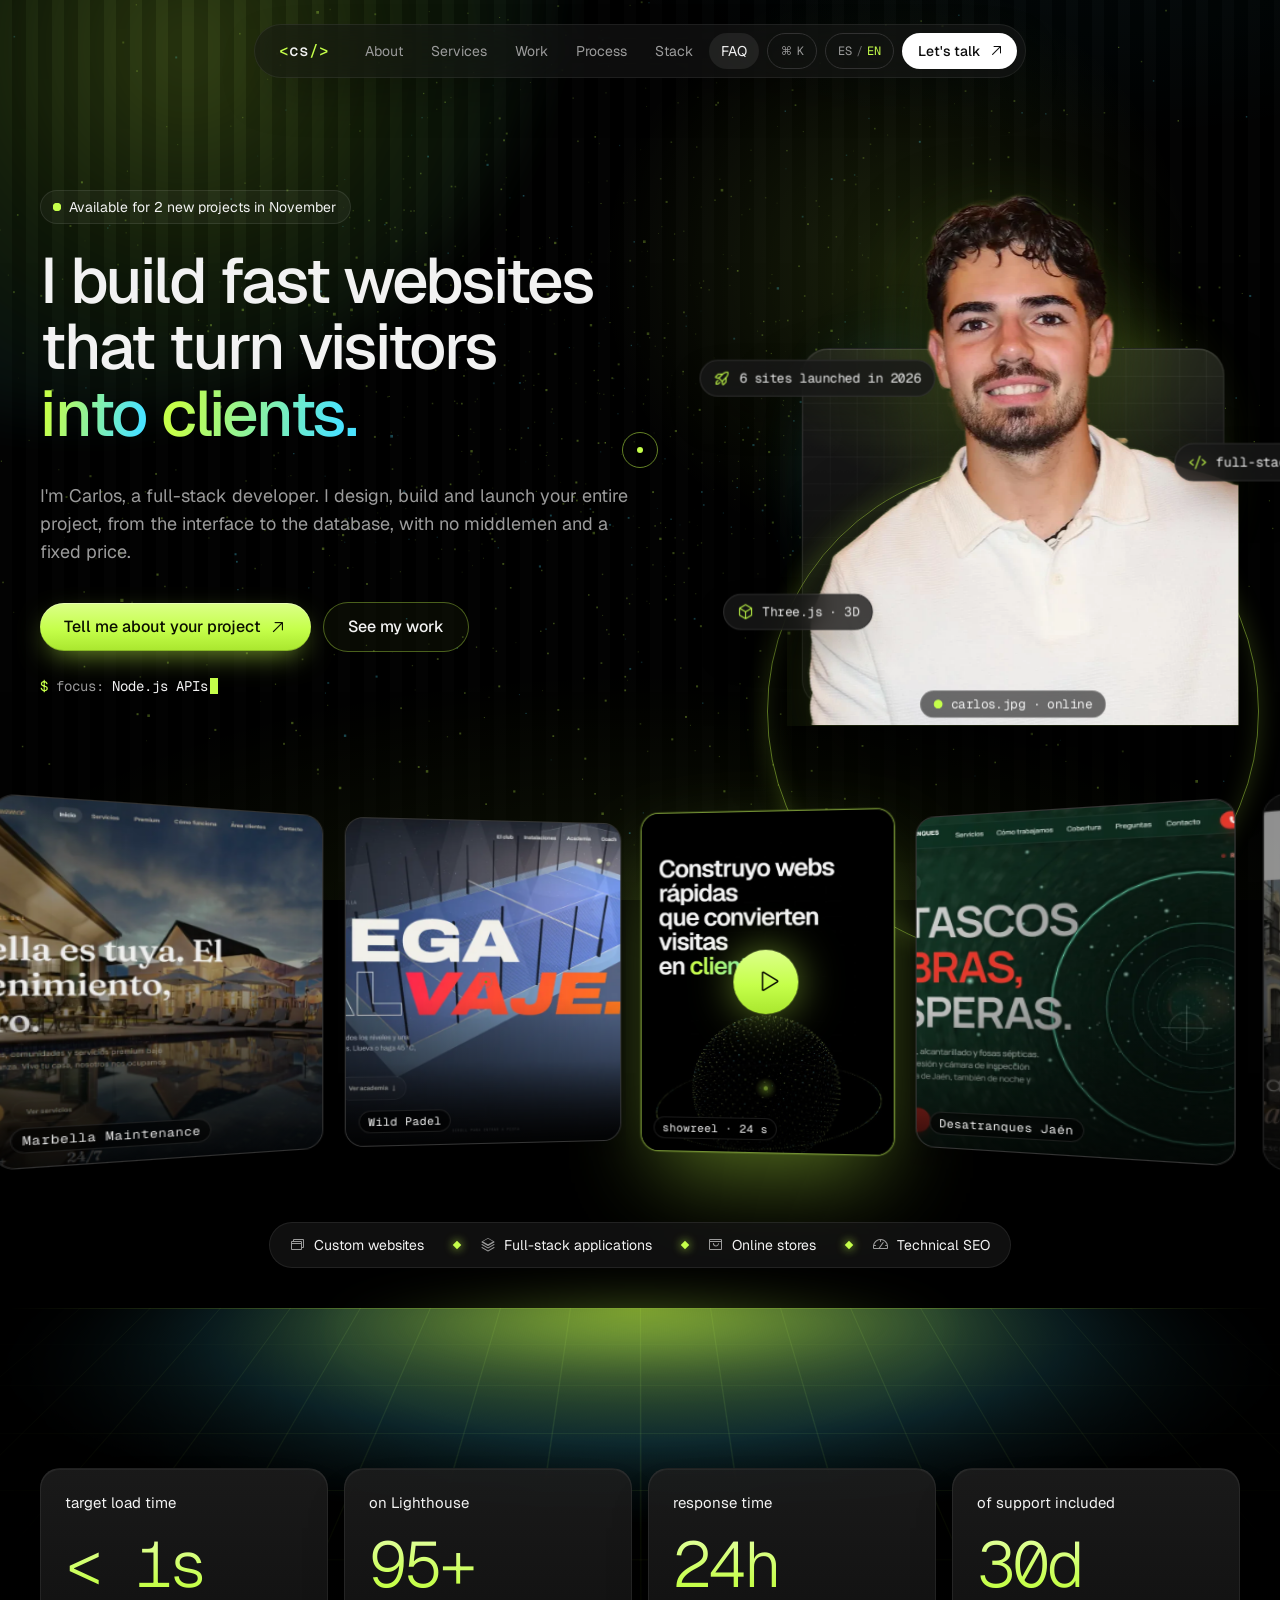
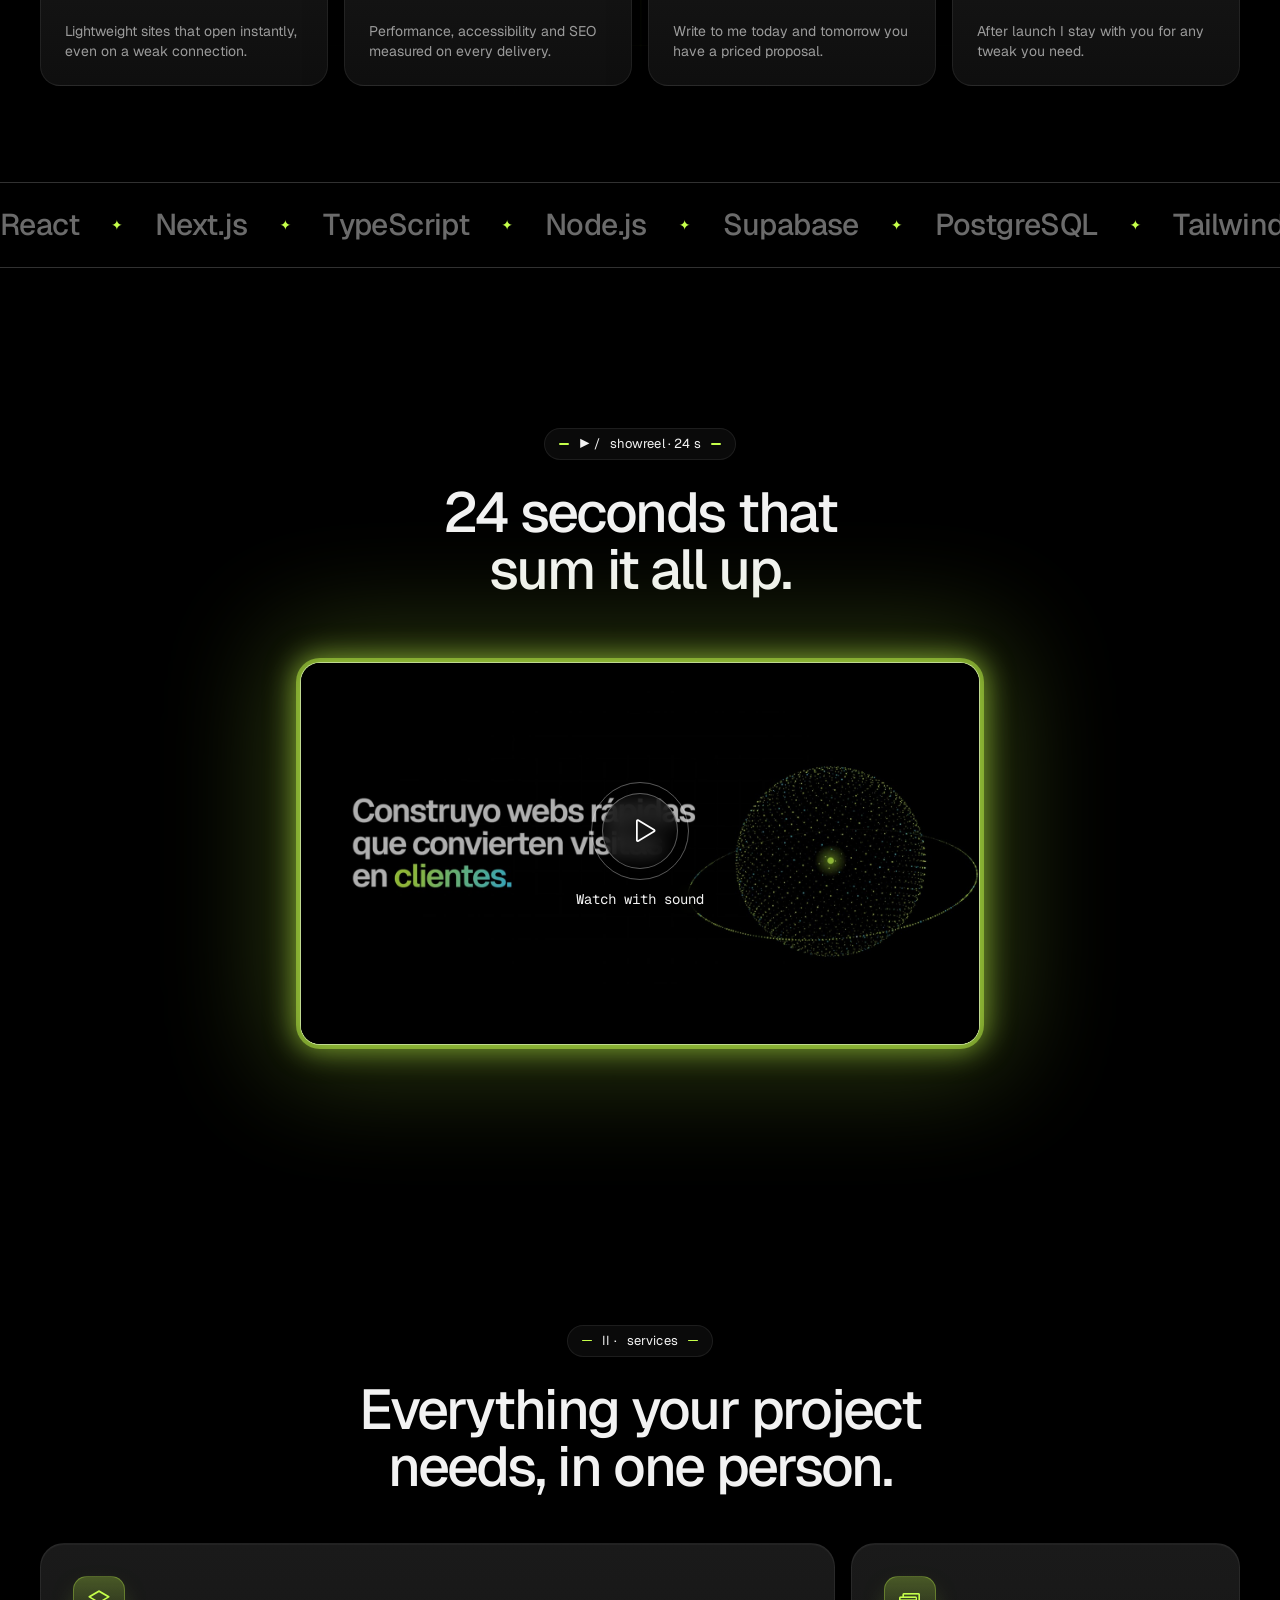
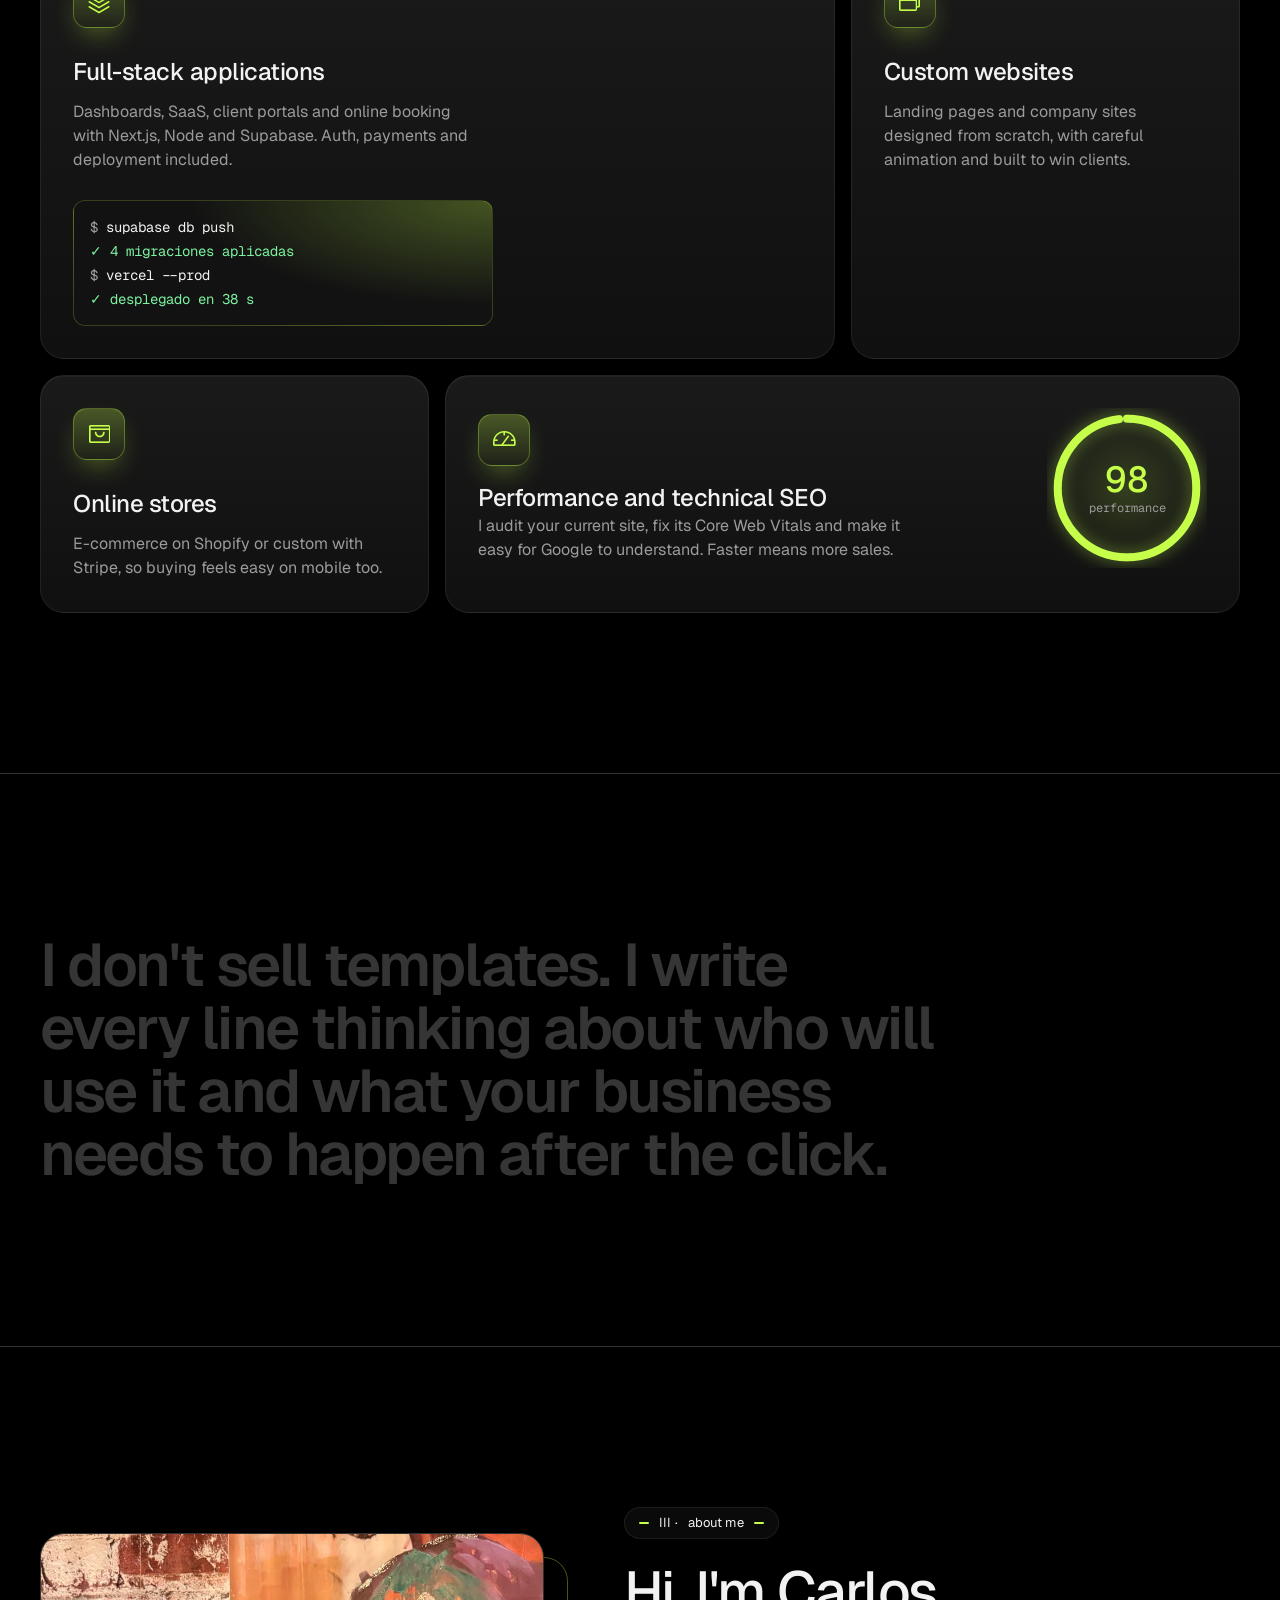
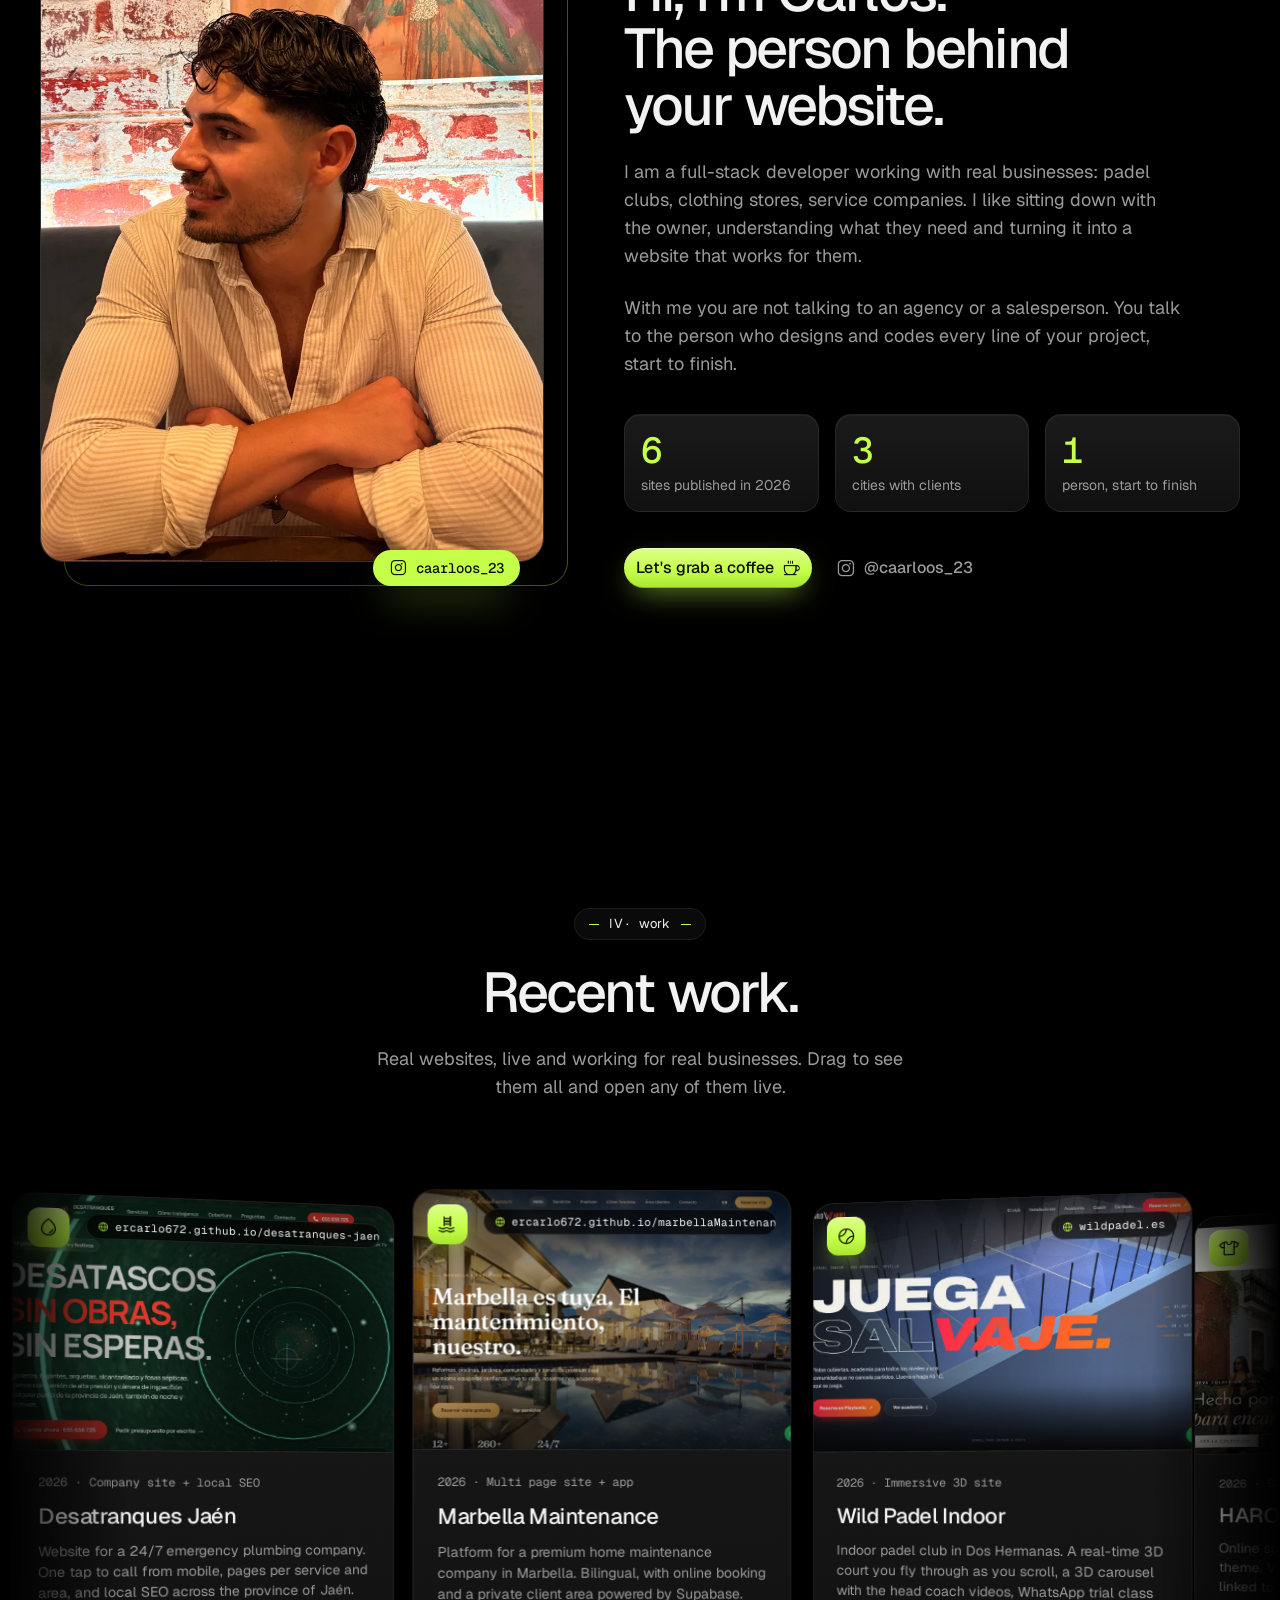
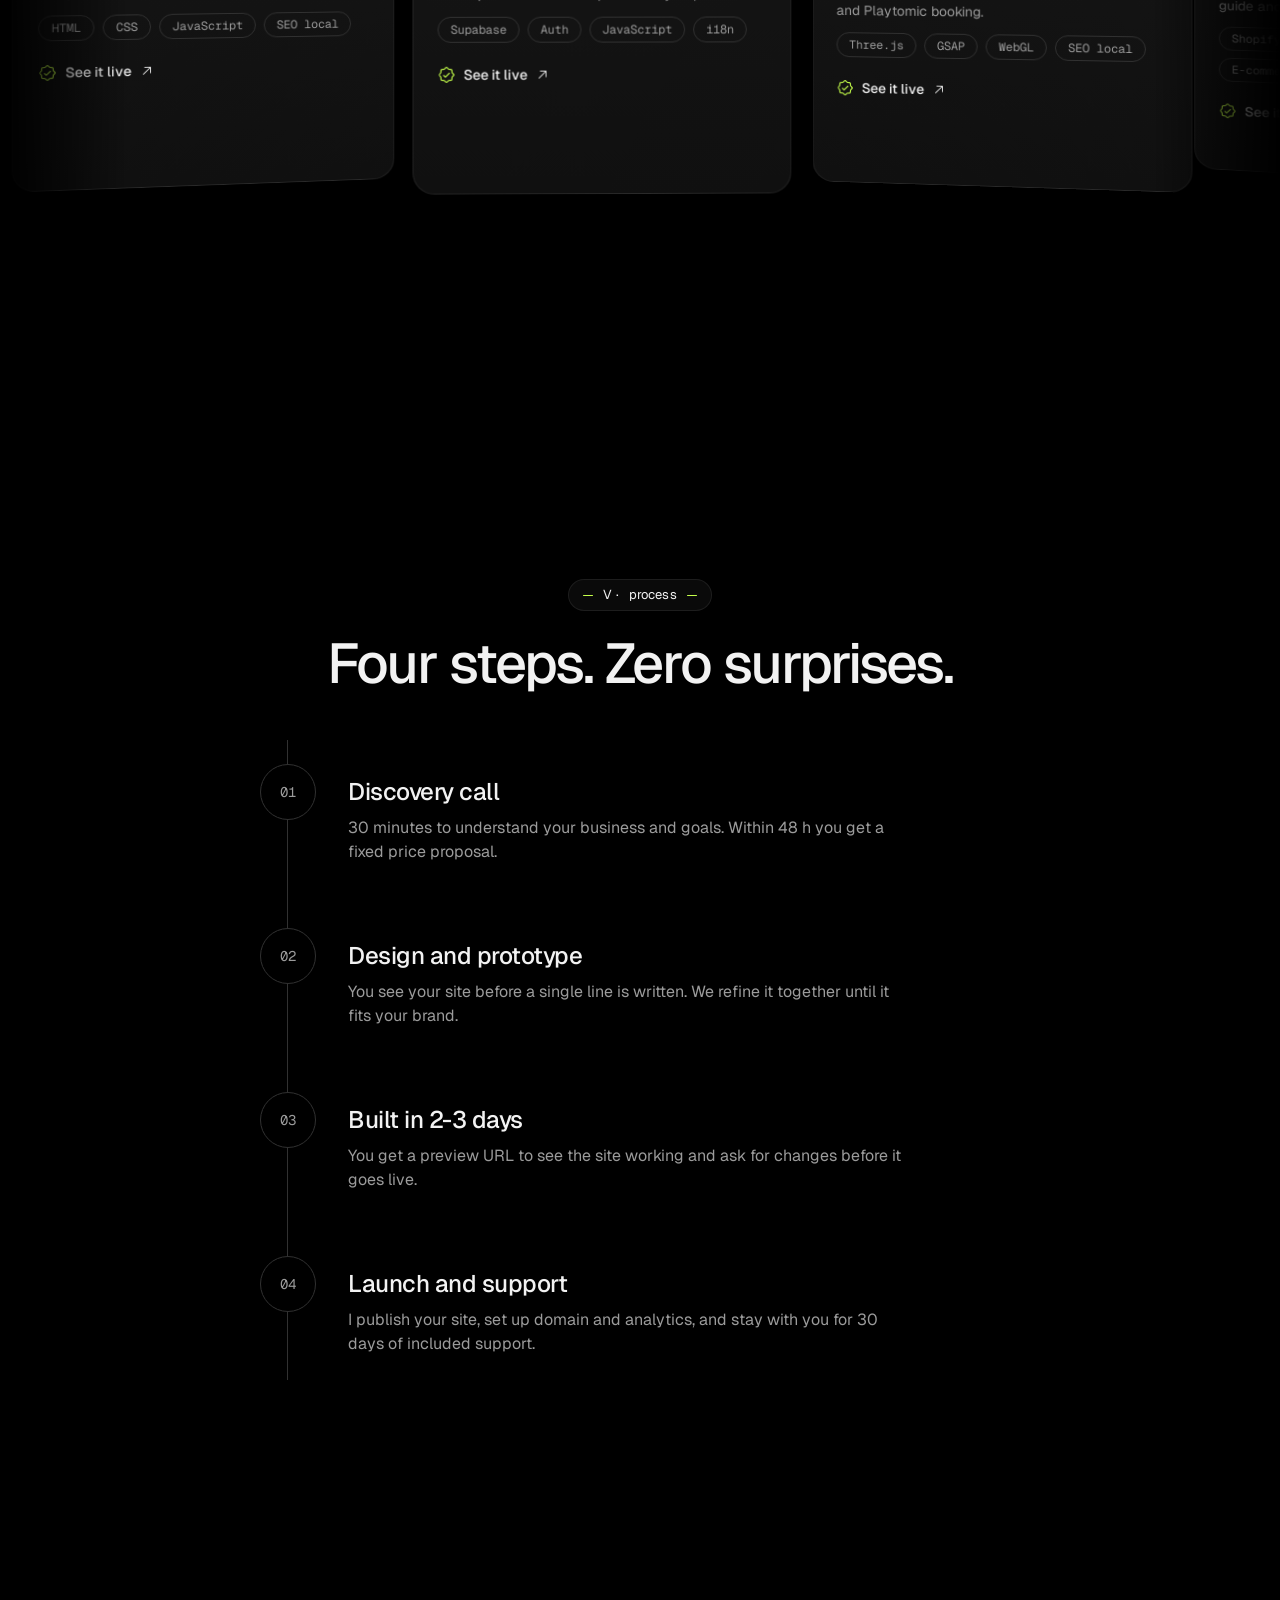
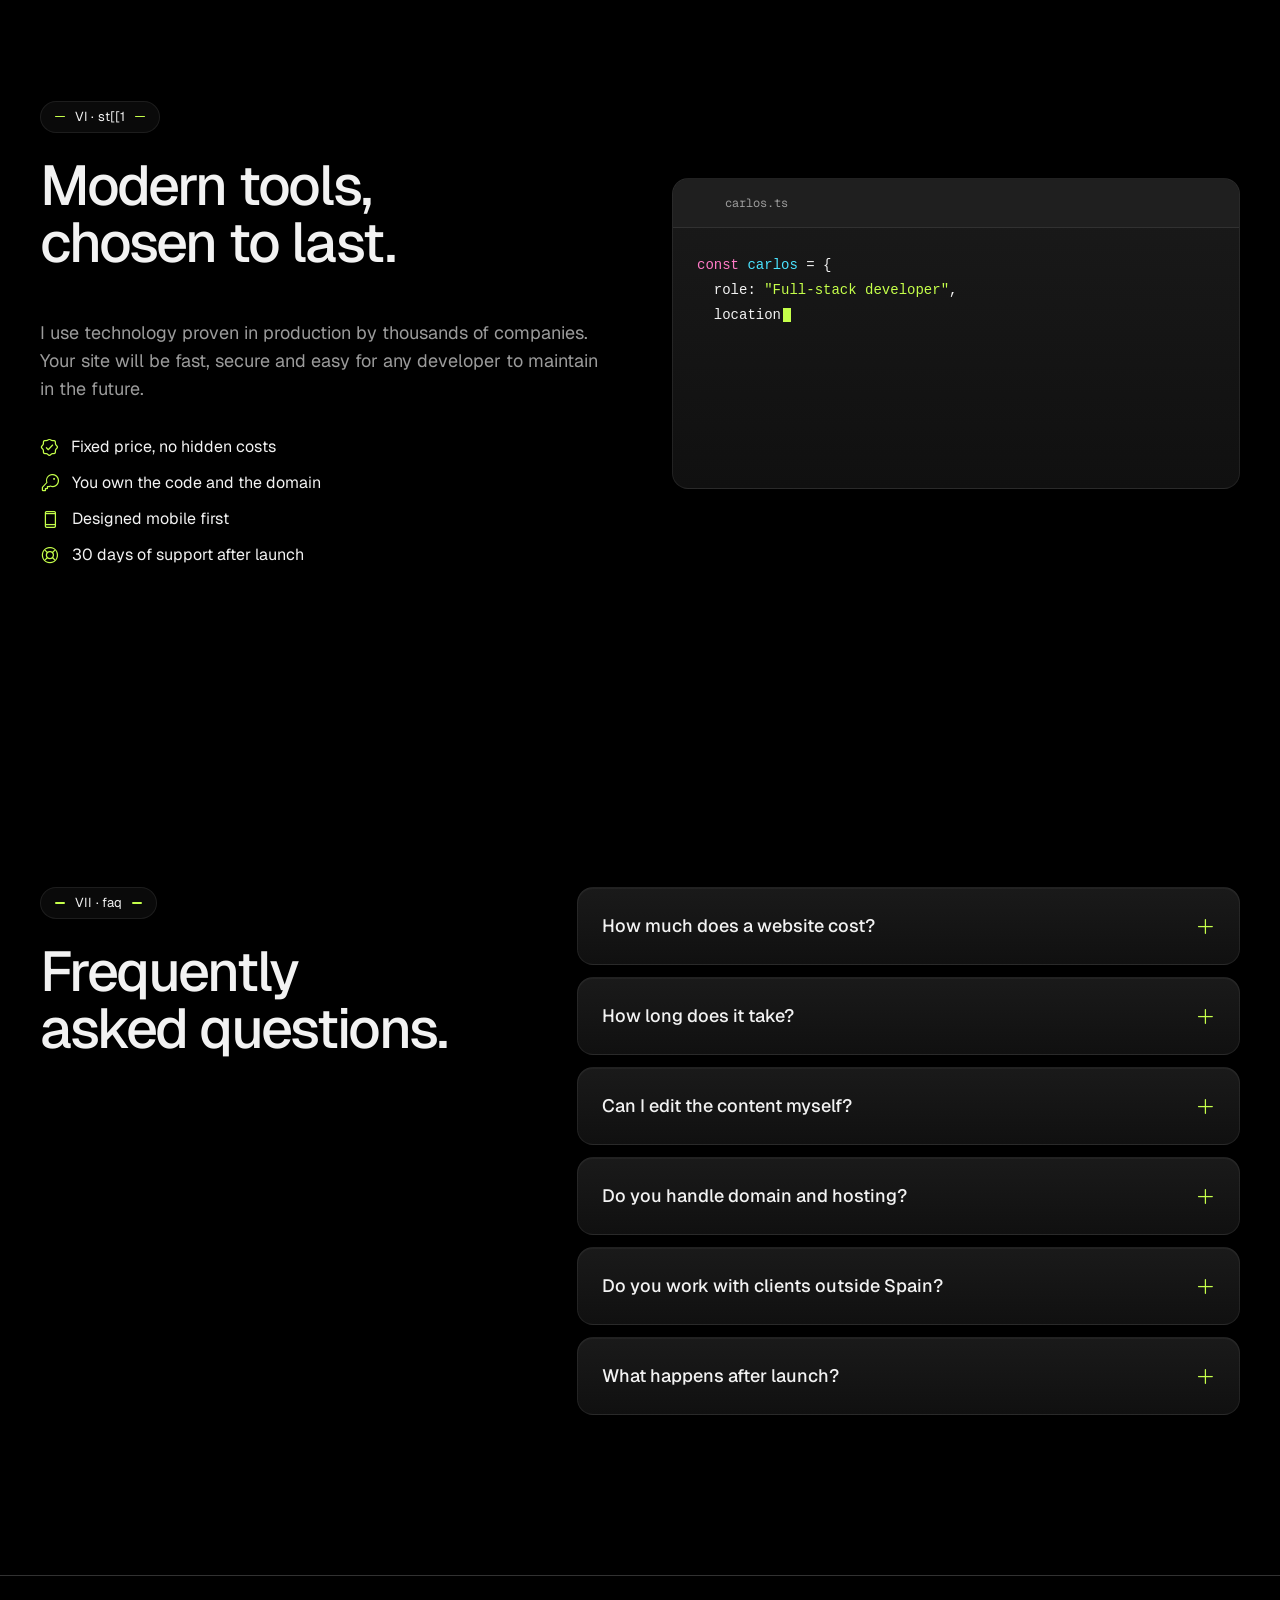
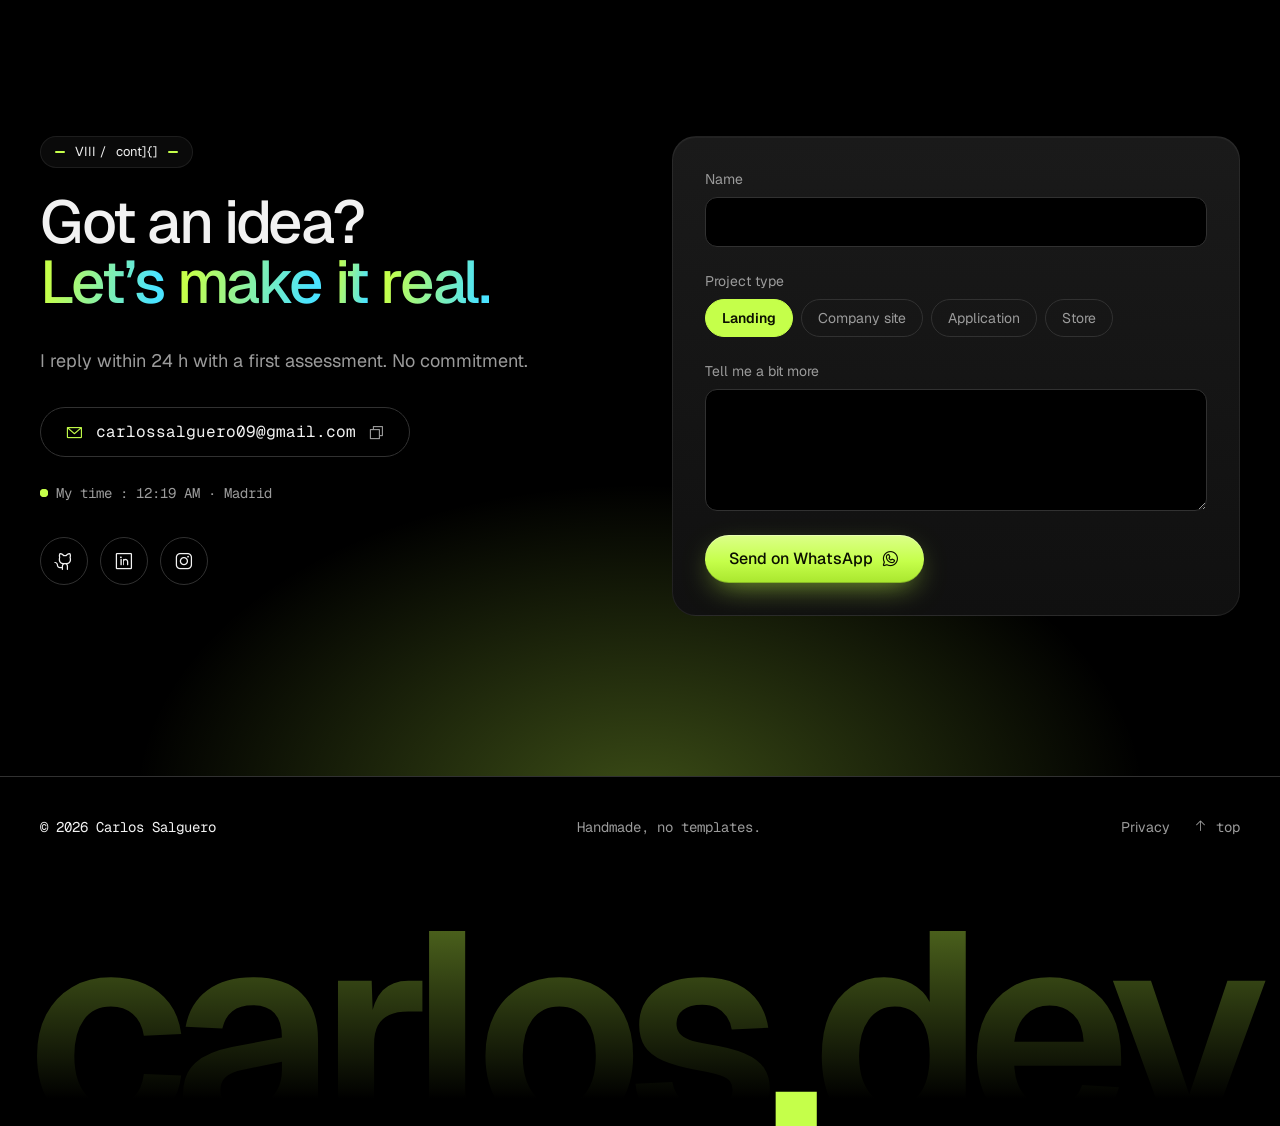
==== commit 030313ca: "Arregla los enlaces «Ver la web en vivo» del carrusel de proyectos Las tarjetas se hundían en Z por " ====
--- a/index.html
+++ b/index.html
@@ -28,7 +28,7 @@
   <link href="https://fonts.googleapis.com/css2?family=Geist:wght@300..700&family=Geist+Mono:wght@300;400;500&display=swap" rel="stylesheet">
   <link rel="preload" as="image" href="assets/photos/hero-cutout.webp?v=20261025" type="image/webp">
   <link rel="stylesheet" href="lib/phosphor/style.css?v=20261018">
-  <link rel="stylesheet" href="styles.css?v=20261025c">
+  <link rel="stylesheet" href="styles.css?v=20261026a">
   <script type="application/ld+json">
   {"@context":"https://schema.org","@type":"Person","name":"Carlos Salguero","jobTitle":"Desarrollador web full-stack","url":"https://ercarlo672.github.io/","image":"https://ercarlo672.github.io/assets/photos/hero.webp","email":"carlossalguero09@gmail.com","sameAs":["https://github.com/ErCarlo672","https://www.linkedin.com/in/carlos-salguero-466617304/","https://www.instagram.com/caarloos_23/"],"knowsAbout":["React","Next.js","Node.js","Supabase","PostgreSQL","SEO técnico"]}
   </script>
@@ -519,6 +519,6 @@
 
   <div class="toast mono" id="toast" role="status"></div>
 
-  <script src="main.js?v=20261025c" defer></script>
+  <script src="main.js?v=20261026a" defer></script>
 </body>
 </html>
--- a/styles.css
+++ b/styles.css
@@ -936,7 +936,9 @@
 }
 .showcase.is-live { overflow: hidden; }
 .showcase.is-drag { cursor: grabbing; }
-.showcase__track { display: flex; gap: 20px; width: max-content; padding-left: 20px; transform-style: preserve-3d; will-change: transform; }
+/* Las tarjetas se hunden en Z por detrás del plano del track: sin esto el track se queda con los clics y los enlaces no abren */
+.showcase__track { display: flex; gap: 20px; width: max-content; padding-left: 20px; transform-style: preserve-3d; will-change: transform; pointer-events: none; }
+.showcase__track > * { pointer-events: auto; }
 .work {
   position: relative; flex: none; width: 380px; display: flex; flex-direction: column; border-radius: 22px; overflow: hidden;
   border: 1px solid rgba(255, 255, 255, .07); will-change: transform; backface-visibility: hidden;
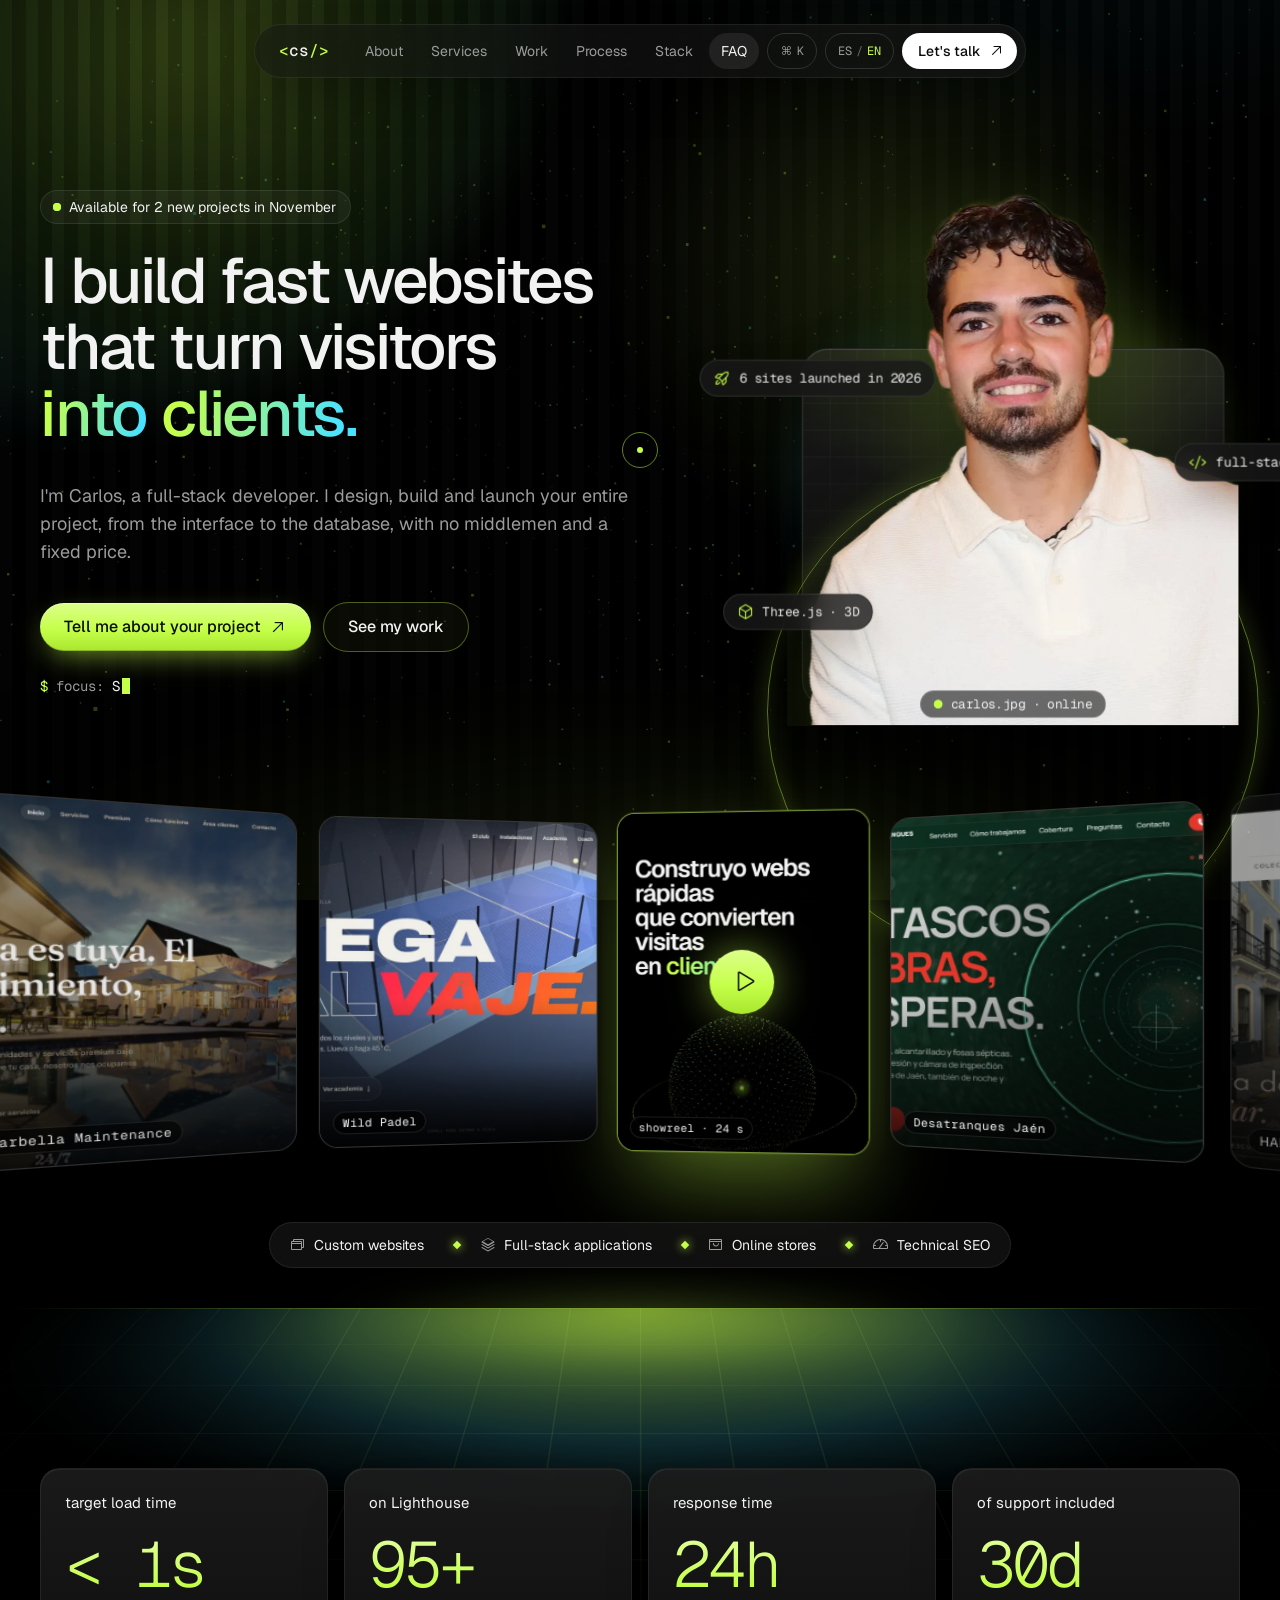
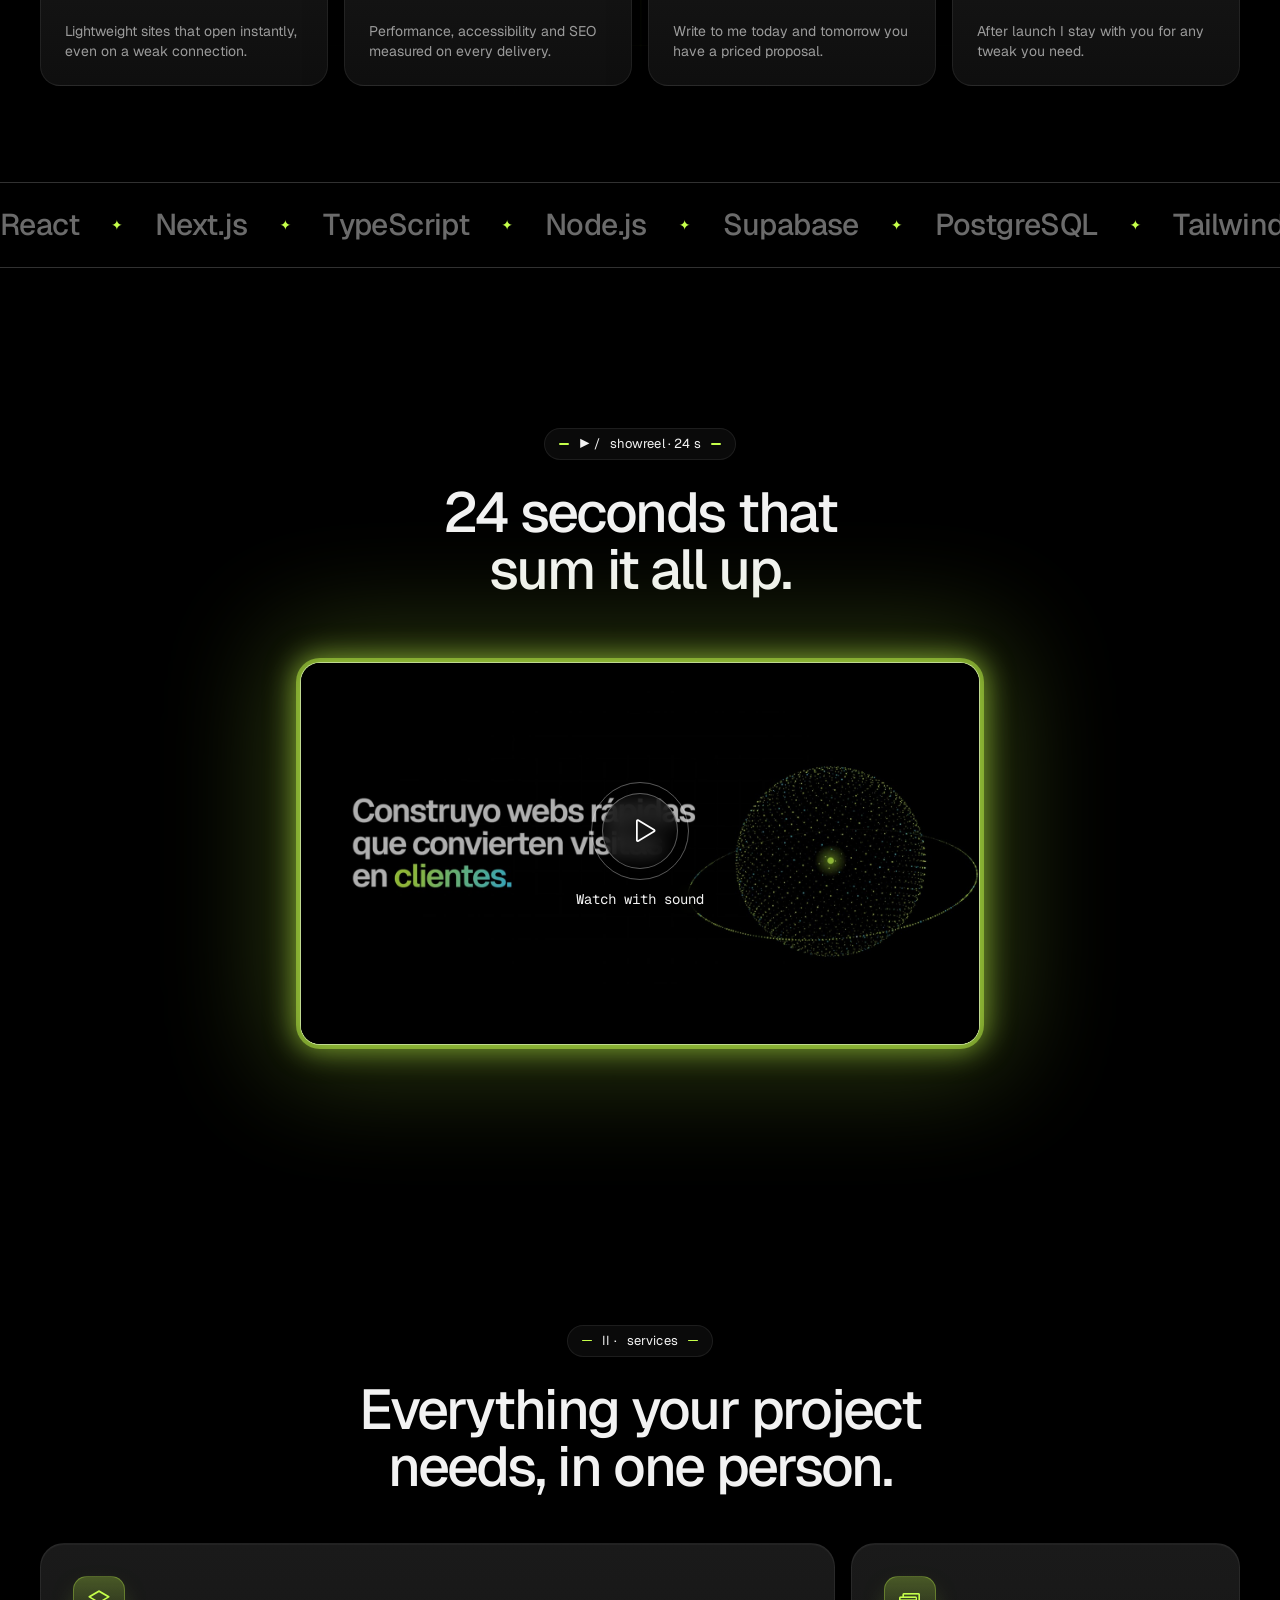
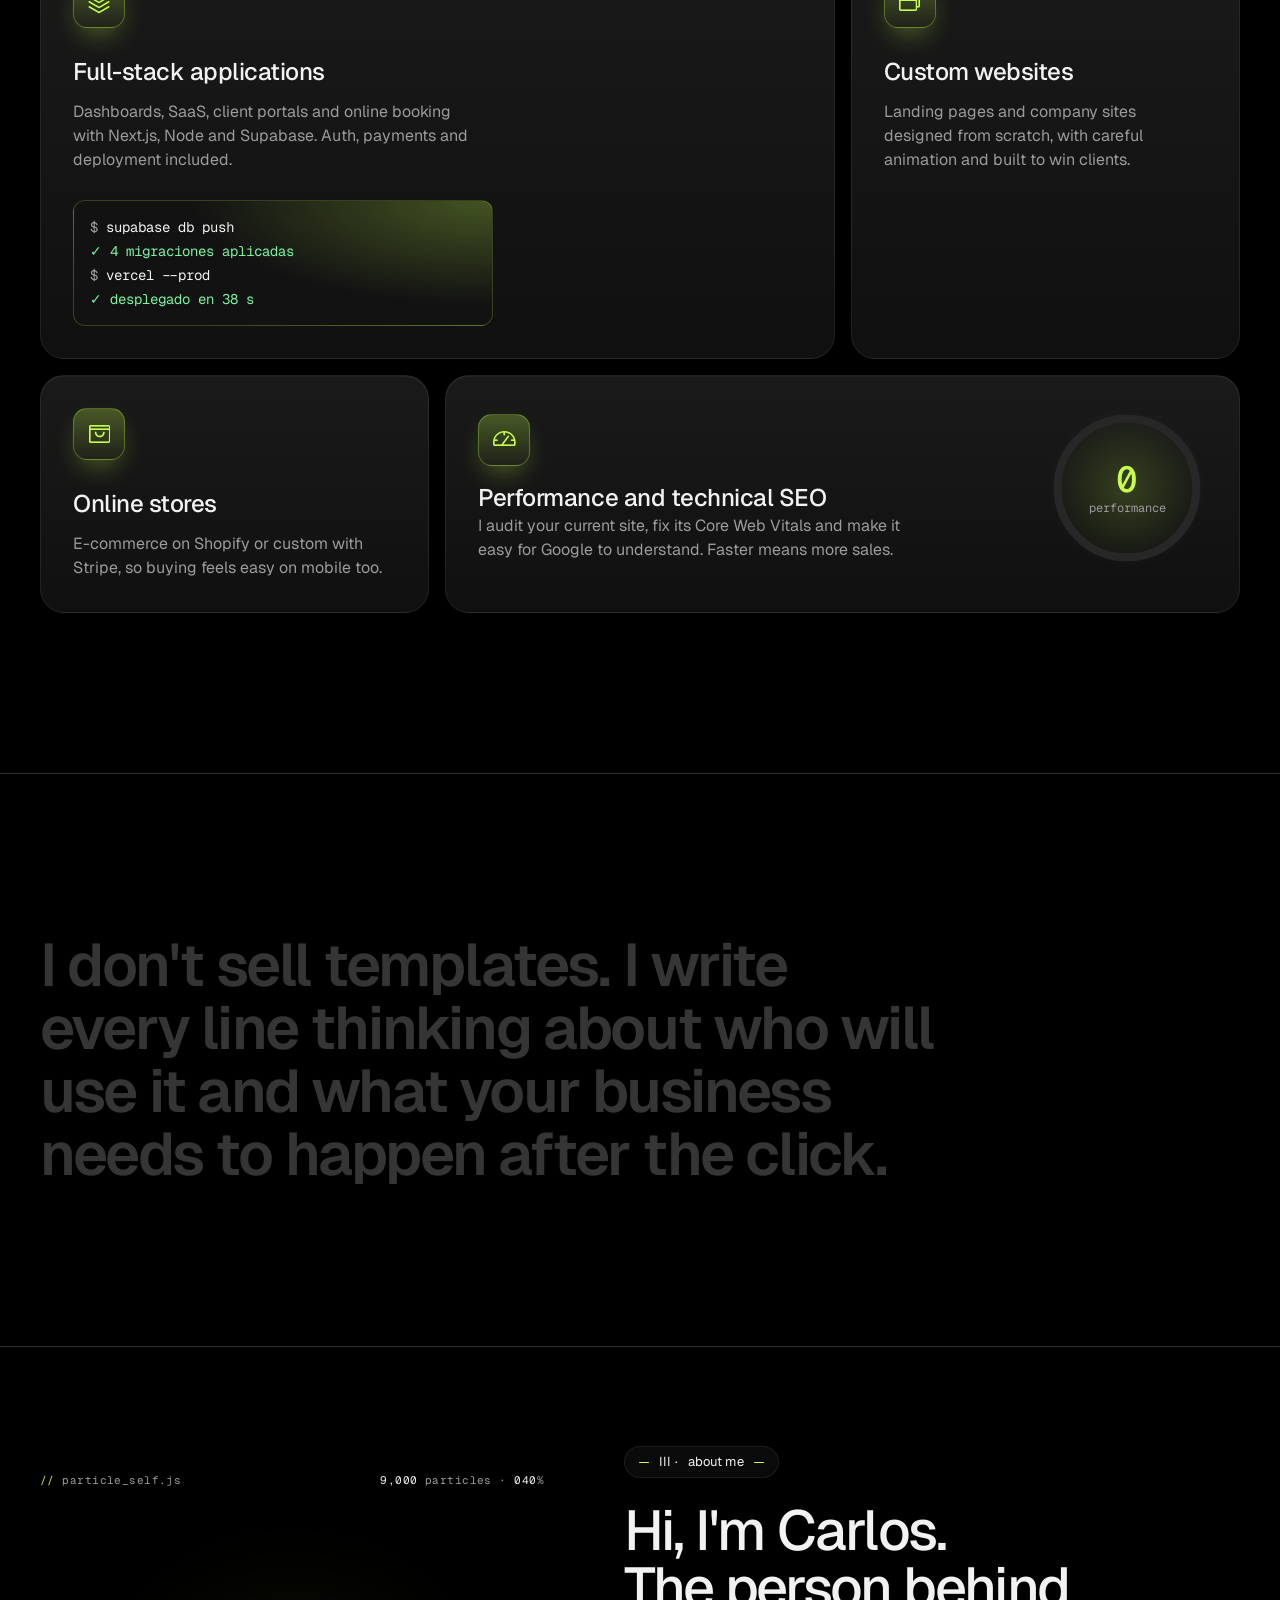
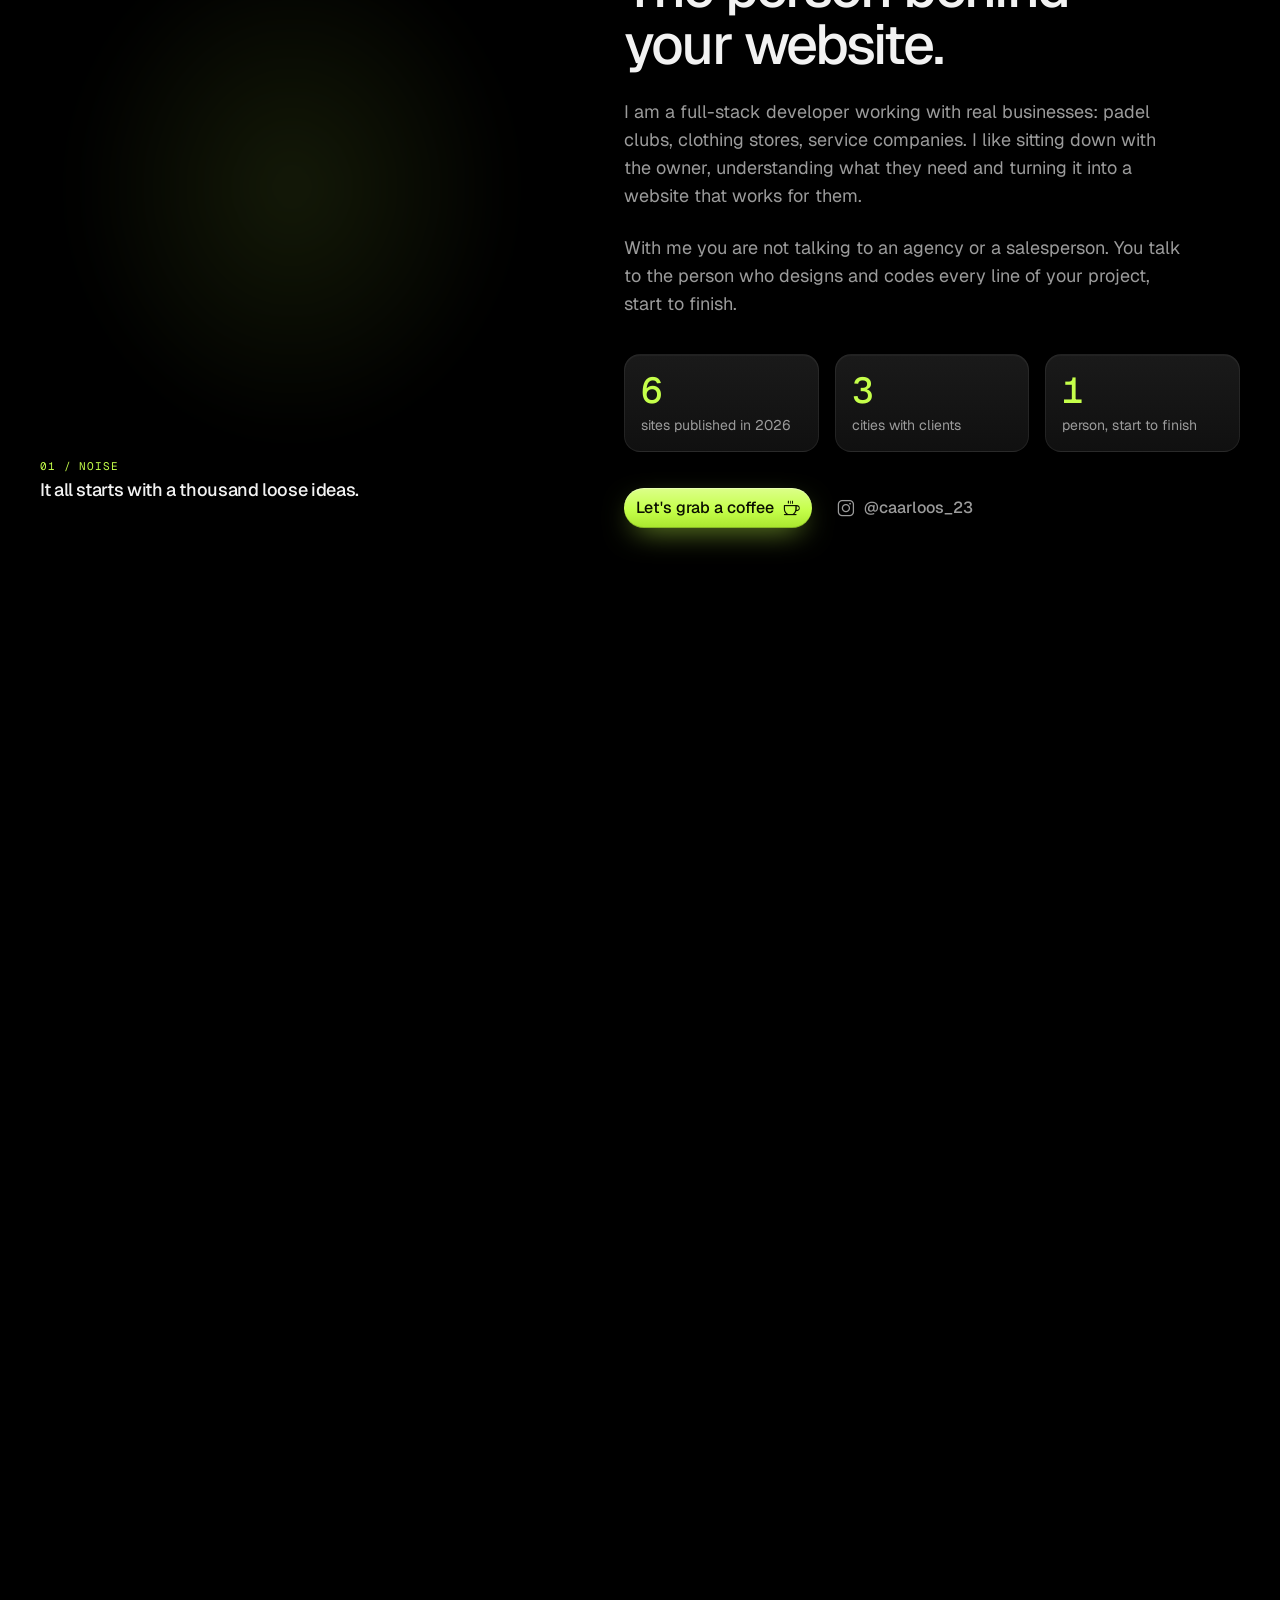
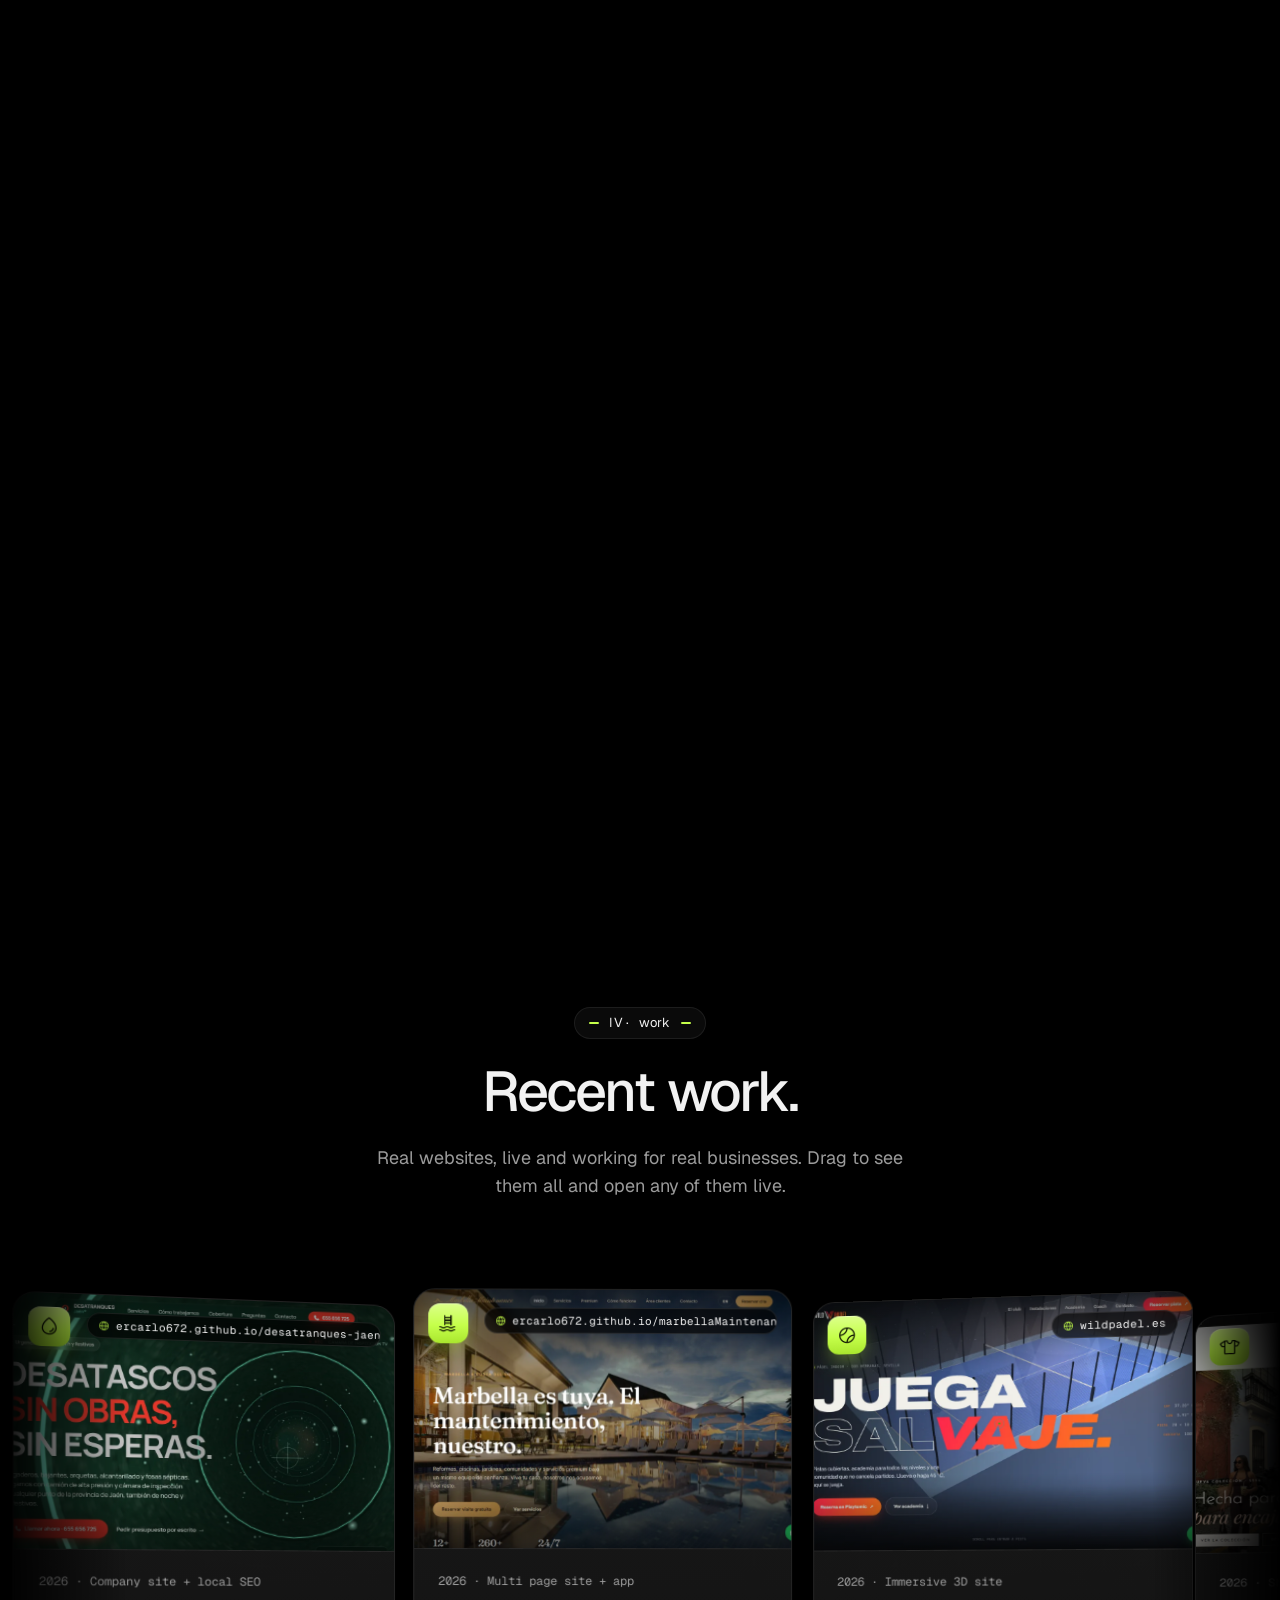
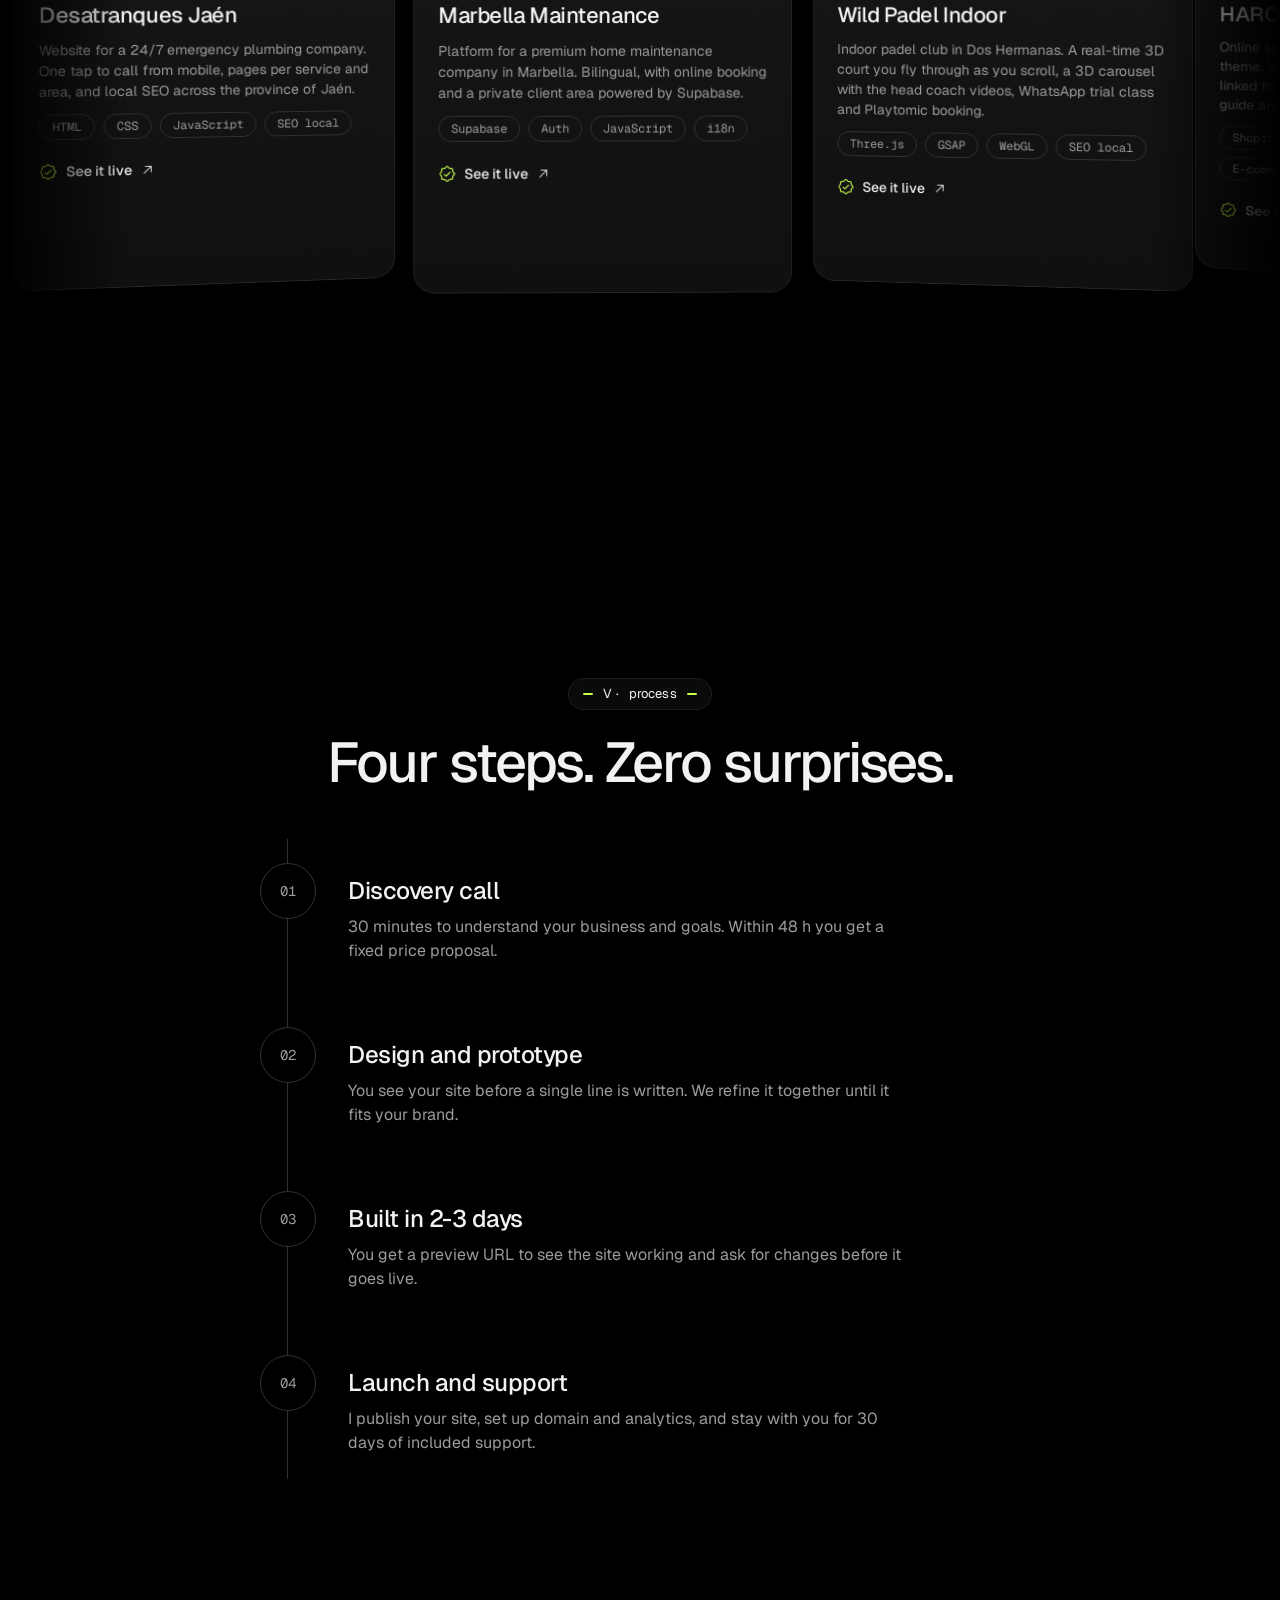
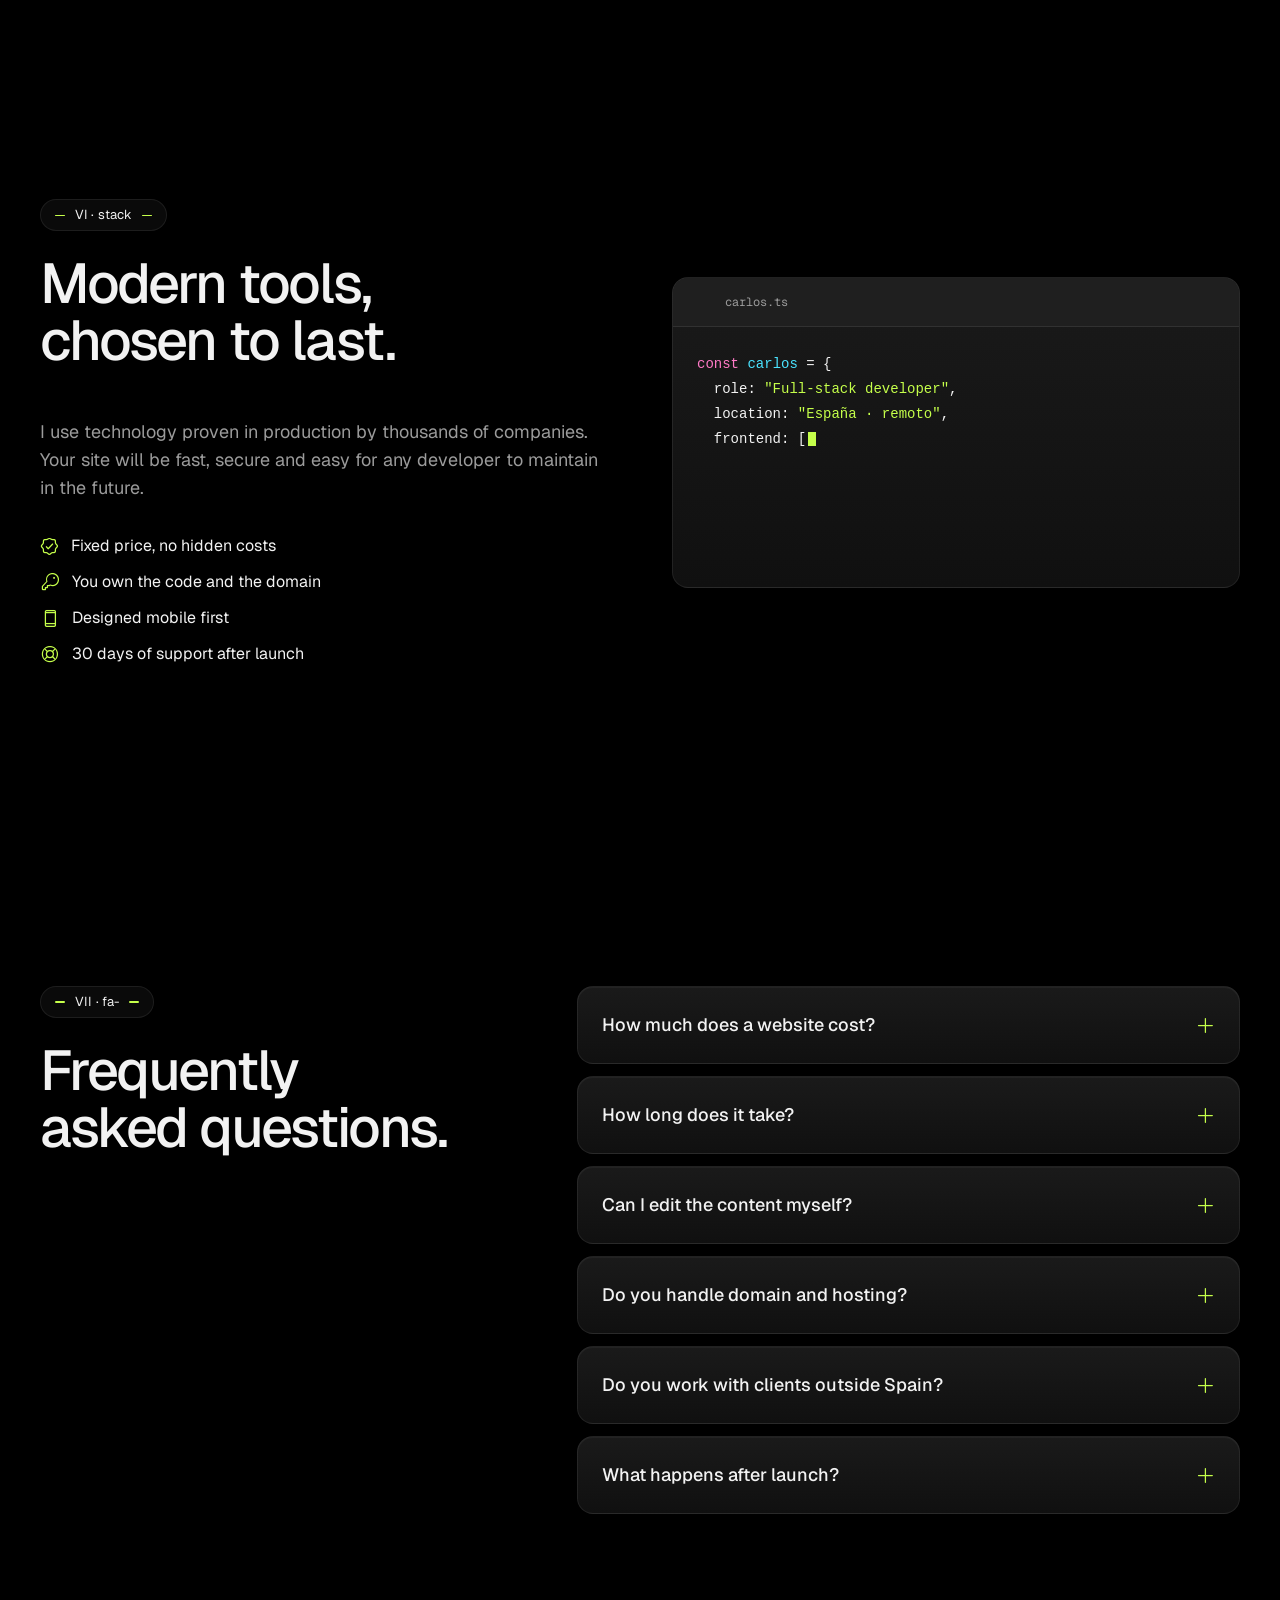
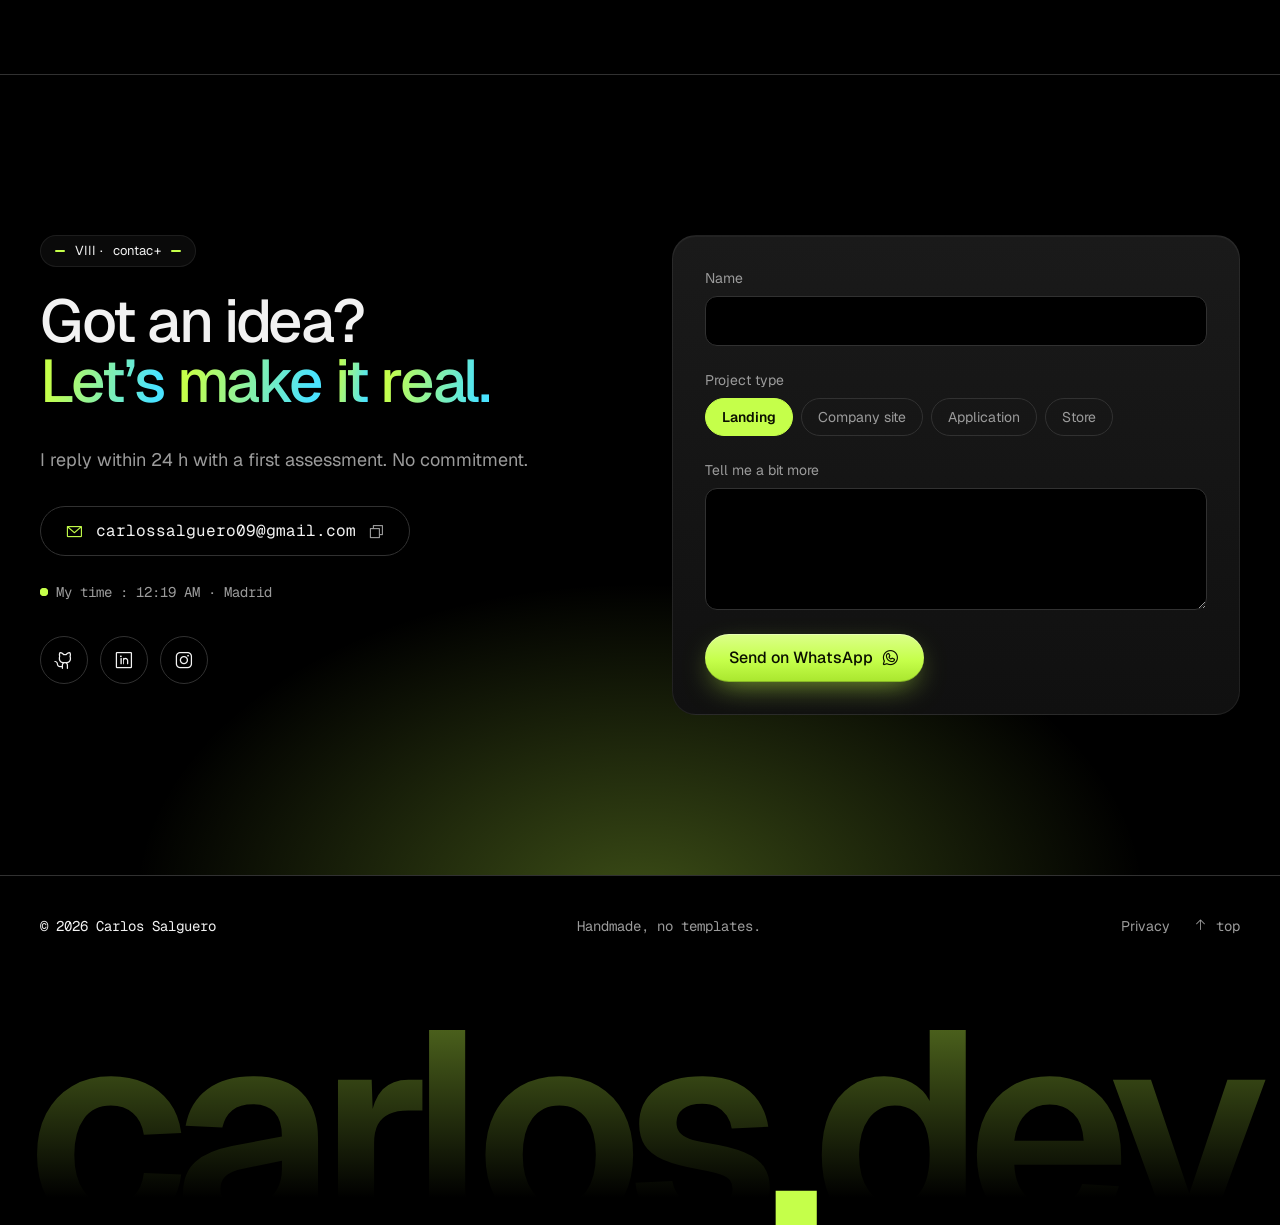
==== commit 06babaee: "Retrato en partículas en «Sobre mí» en lugar de la foto Con el scroll, una nube de partículas forma " ====
--- a/index.html
+++ b/index.html
@@ -28,7 +28,7 @@
   <link href="https://fonts.googleapis.com/css2?family=Geist:wght@300..700&family=Geist+Mono:wght@300;400;500&display=swap" rel="stylesheet">
   <link rel="preload" as="image" href="assets/photos/hero-cutout.webp?v=20261025" type="image/webp">
   <link rel="stylesheet" href="lib/phosphor/style.css?v=20261018">
-  <link rel="stylesheet" href="styles.css?v=20261026a">
+  <link rel="stylesheet" href="styles.css?v=20261026e">
   <script type="application/ld+json">
   {"@context":"https://schema.org","@type":"Person","name":"Carlos Salguero","jobTitle":"Desarrollador web full-stack","url":"https://ercarlo672.github.io/","image":"https://ercarlo672.github.io/assets/photos/hero.webp","email":"carlossalguero09@gmail.com","sameAs":["https://github.com/ErCarlo672","https://www.linkedin.com/in/carlos-salguero-466617304/","https://www.instagram.com/caarloos_23/"],"knowsAbout":["React","Next.js","Node.js","Supabase","PostgreSQL","SEO técnico"]}
   </script>
@@ -246,13 +246,21 @@
 
     <!-- SOBRE MÍ -->
     <section class="section about" id="sobre-mi">
+      <div class="about__pin">
       <div class="wrap about__grid">
-        <figure class="about__photo reveal">
-          <div class="about__frame tilt">
-            <img src="assets/photos/about.webp?v=20261018" alt="Carlos Salguero sentado con los brazos cruzados delante de un mural pintado" loading="lazy" width="880" height="1100">
+        <!-- Particle Self: la nube forma el retrato y luego el logo según el scroll -->
+        <div class="about__visual reveal" id="pself">
+          <canvas class="pself__canvas" id="pselfCanvas" role="img" aria-label="Retrato de Carlos formado por partículas que después se convierten en el logo cs"></canvas>
+          <div class="pself__hud mono" aria-hidden="true">
+            <span><span class="c-acc">//</span> particle_self.js</span>
+            <span><span id="pselfCount">0</span> <span data-i18n="ps.pts">partículas</span> · <span id="pselfPct">000</span>%</span>
           </div>
-          <a class="about__badge mono" href="https://www.instagram.com/caarloos_23/" target="_blank" rel="noopener"><i class="ph ph-instagram-logo"></i>caarloos_23</a>
-        </figure>
+          <ol class="pself__steps" aria-hidden="true">
+            <li class="is-on"><span class="pself__k mono">01 / <span data-i18n="ps.k1">ruido</span></span><p data-i18n="ps.t1">Todo empieza con mil ideas sueltas.</p></li>
+            <li><span class="pself__k mono">02 / <span data-i18n="ps.k2">forma</span></span><p data-i18n="ps.t2">Detrás de cada web hay alguien que las ordena.</p></li>
+            <li><span class="pself__k mono">03 / <span data-i18n="ps.k3">código</span></span><p data-i18n="ps.t3">Y las convierte en código que funciona.</p></li>
+          </ol>
+        </div>
         <div class="about__text">
           <p class="label mono reveal" data-scramble>III · <span data-i18n="about.label">sobre mí</span></p>
           <h2 class="h2 reveal" data-i18n-html="about.title">Hola, soy Carlos.<br>La persona detrás de tu&nbsp;web.</h2>
@@ -269,6 +277,7 @@
             <a href="https://www.instagram.com/caarloos_23/" class="link-arrow" target="_blank" rel="noopener"><i class="ph ph-instagram-logo"></i><span>@caarloos_23</span></a>
           </div>
         </div>
+      </div>
       </div>
     </section>
 
@@ -519,6 +528,6 @@
 
   <div class="toast mono" id="toast" role="status"></div>
 
-  <script src="main.js?v=20261026a" defer></script>
+  <script src="main.js?v=20261026e" defer></script>
 </body>
 </html>
--- a/styles.css
+++ b/styles.css
@@ -460,25 +460,6 @@
 }
 /* ---------- Sobre mí ---------- */
 .about__grid { display: grid; grid-template-columns: minmax(0, .9fr) minmax(0, 1.1fr); gap: var(--s10); align-items: center; }
-.about__photo { margin: 0; position: relative; }
-.about__frame {
-  border-radius: 24px; overflow: hidden; border: 1px solid var(--line); background: var(--bg-3);
-  transition: transform .8s var(--ease), box-shadow .8s var(--ease); box-shadow: 0 40px 80px -40px rgba(0, 0, 0, .9);
-}
-.about__frame img { aspect-ratio: 4 / 5; width: 100%; object-fit: cover; filter: grayscale(1) contrast(1.05); transition: filter 1.4s var(--ease) .3s, transform 1.6s var(--ease); }
-.about__photo.is-in .about__frame img { filter: grayscale(0); }
-.about__photo:hover .about__frame img { transform: scale(1.04); }
-.about__photo::before {
-  content: ""; position: absolute; inset: var(--s5) calc(var(--s5) * -1) calc(var(--s5) * -1) var(--s5); z-index: -1;
-  border-radius: 24px; border: 1px solid rgba(197, 255, 74, .35);
-}
-.about__badge {
-  position: absolute; right: var(--s5); bottom: calc(var(--s5) * -1); display: inline-flex; align-items: center; gap: var(--s2);
-  padding: var(--s2) var(--s4); border-radius: 999px; background: var(--acc); color: var(--acc-ink); font-size: 14px; line-height: 20px; font-weight: 500;
-  box-shadow: 0 20px 40px -12px rgba(197, 255, 74, .45); transition: transform .7s var(--ease);
-}
-.about__badge:hover { transform: translateY(-3px) rotate(-2deg); }
-.about__badge i { font-size: 18px; }
 .about__text { display: grid; gap: var(--s5); }
 .about__text .h2 { margin-bottom: 0; }
 .about__facts { list-style: none; padding: 0; margin: var(--s3) 0 0; display: grid; grid-template-columns: repeat(3, 1fr); gap: var(--s4); }
@@ -490,14 +471,12 @@
 
 @media (max-width: 1000px) {
   .about__grid { grid-template-columns: 1fr; gap: var(--s9); }
-  .about__photo { max-width: 440px; }
 }
 @media (max-width: 560px) {
   .about__facts { gap: var(--s2); }
   .about__facts li { padding: var(--s3); }
   .about__facts b { font-size: 30px; line-height: 36px; }
   .about__facts span { font-size: 12px; line-height: 16px; }
-  .about__photo::before { inset: var(--s4) calc(var(--s3) * -1) calc(var(--s3) * -1) var(--s4); }
 }
 
 
@@ -1090,3 +1069,48 @@
   .portrait__stage, .portrait__orbit, .portrait__halo { animation: none; }
   .portrait__orbit { transform: translateY(-50%) rotateX(76deg); }
 }
+
+/* ==========================================================
+   Sobre mí · Particle Self: la nube forma el retrato y luego <cs/>
+   En escritorio el apartado se queda fijo mientras dura el scroll.
+   ========================================================== */
+#sobre-mi { overflow-x: clip; } /* el lienzo desborda el panel a propósito; que no cree scroll lateral */
+.about__visual { position: relative; aspect-ratio: 4 / 5; width: 100%; max-height: 78vh; justify-self: center; }
+.pself__canvas {
+  position: absolute; inset: -14% -22%; width: 144%; height: 128%; pointer-events: none;
+  -webkit-mask-image: radial-gradient(closest-side, #000 72%, transparent); mask-image: radial-gradient(closest-side, #000 72%, transparent);
+}
+@media (pointer: fine) { .pself__canvas { filter: drop-shadow(0 0 10px rgba(197, 255, 74, .28)); } }
+.about__visual::before {
+  content: ""; position: absolute; inset: 10% 6%; z-index: -1; border-radius: 50%;
+  background: radial-gradient(closest-side, rgba(197, 255, 74, .1), transparent); filter: blur(20px);
+}
+.pself__hud {
+  position: absolute; z-index: 1; top: 0; left: 0; right: 0; display: flex; justify-content: space-between; gap: var(--s3);
+  font-size: 11px; line-height: 16px; color: var(--muted); letter-spacing: .04em;
+}
+#pselfCount, #pselfPct { color: var(--text); font-variant-numeric: tabular-nums; }
+.pself__steps { position: absolute; z-index: 1; left: 0; right: 0; bottom: 0; margin: 0; padding: 0; list-style: none; display: grid; }
+.pself__steps li {
+  grid-area: 1 / 1; display: grid; gap: var(--s1); align-content: end;
+  opacity: 0; transform: translateY(16px); filter: blur(6px);
+  transition: opacity .8s var(--ease), transform .8s var(--ease), filter .8s var(--ease);
+}
+.pself__steps li.is-on { opacity: 1; transform: none; filter: none; }
+.pself__k { font-size: 11px; line-height: 16px; letter-spacing: .08em; text-transform: uppercase; color: var(--acc); }
+.pself__steps p { font-size: 18px; line-height: 24px; font-weight: 500; letter-spacing: -0.02em; text-shadow: 0 2px 16px #000; }
+
+@media (min-width: 1001px) and (min-height: 600px) {
+  .about.is-pinned { height: 300vh; padding: 0; }
+  .about.is-pinned .about__pin { position: sticky; top: 0; height: 100vh; display: flex; align-items: center; padding: 56px 0 76px; }
+  .about.is-pinned .about__grid { width: min(var(--wrap), 100% - 2 * var(--s5)); }
+  .about.is-pinned .about__visual { max-height: 80vh; }
+}
+@media (min-width: 1001px) and (max-height: 780px) {
+  .about.is-pinned .about__text { gap: var(--s4); }
+  .about.is-pinned .lead { font-size: 16px; line-height: 24px; }
+  .about.is-pinned .about__facts li { padding: var(--s3); }
+}
+@media (max-width: 1000px) {
+  .about__visual { max-width: 440px; justify-self: start; }
+}
